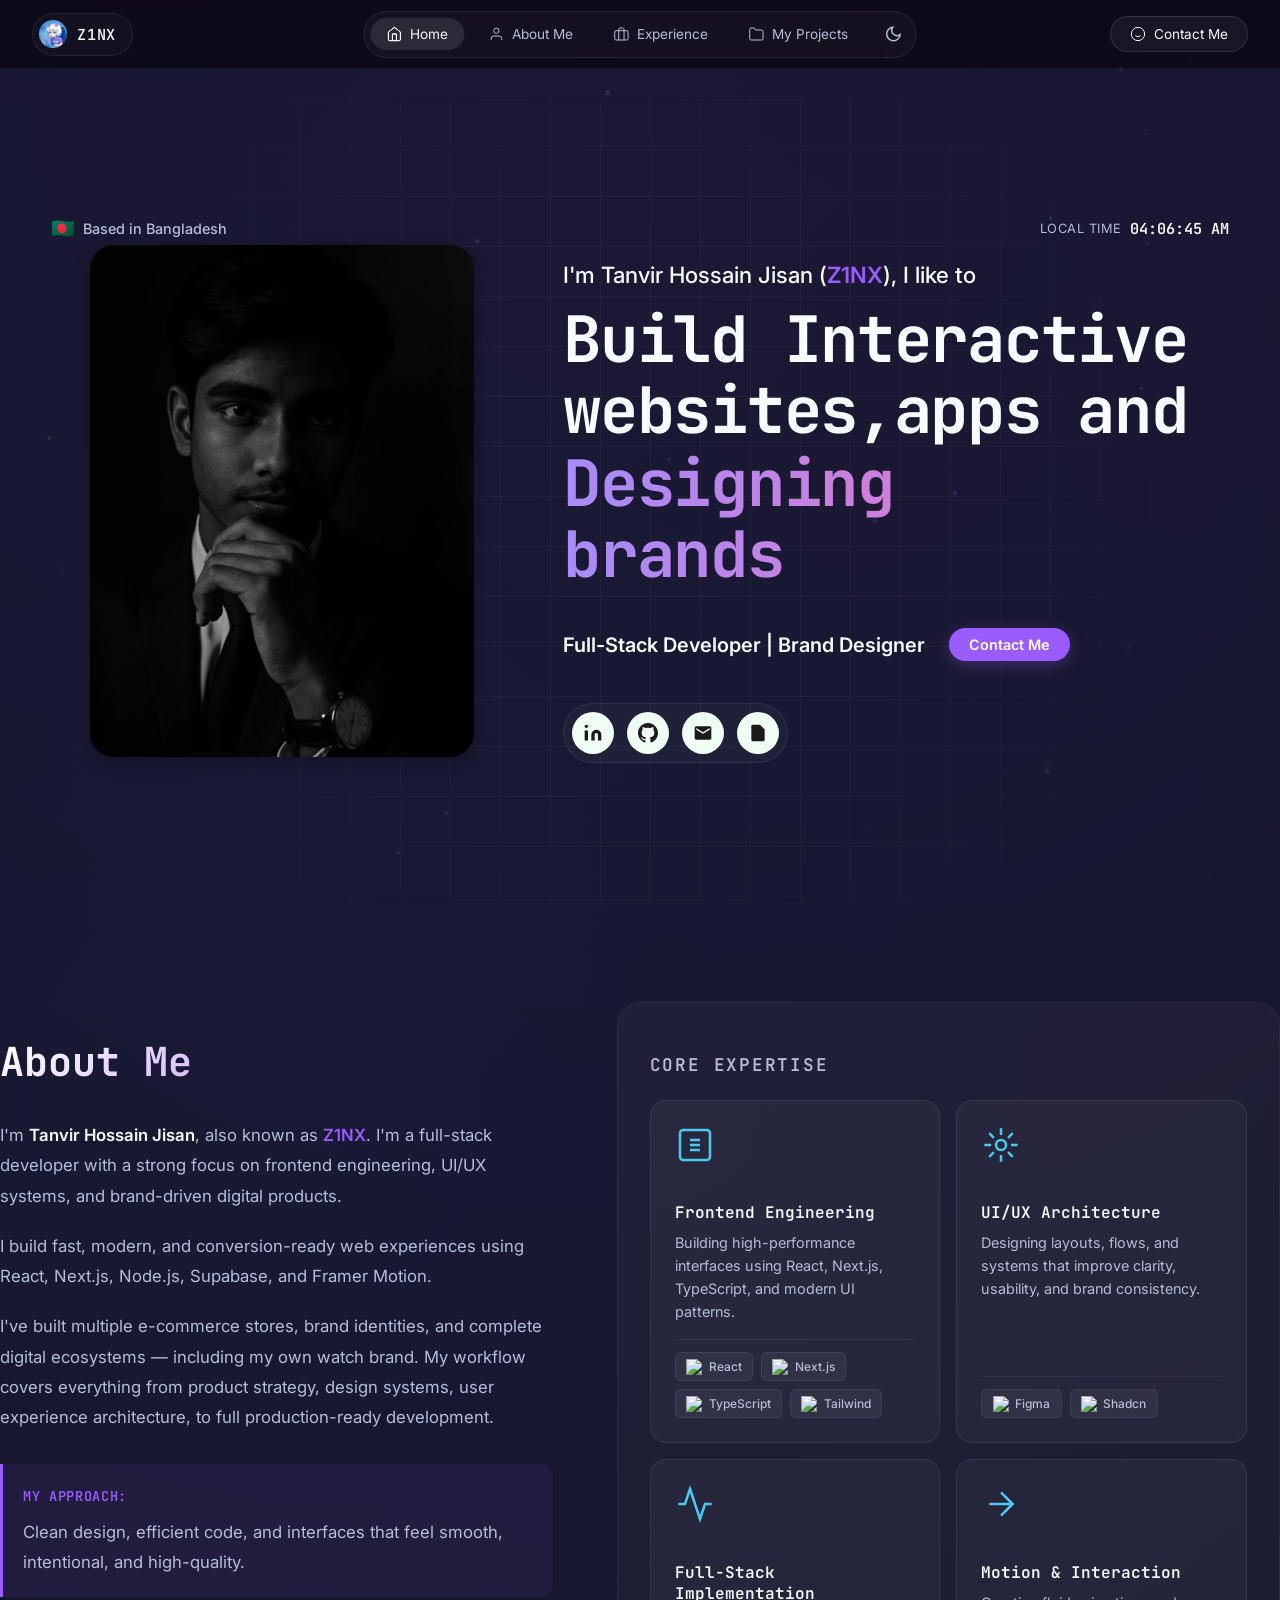
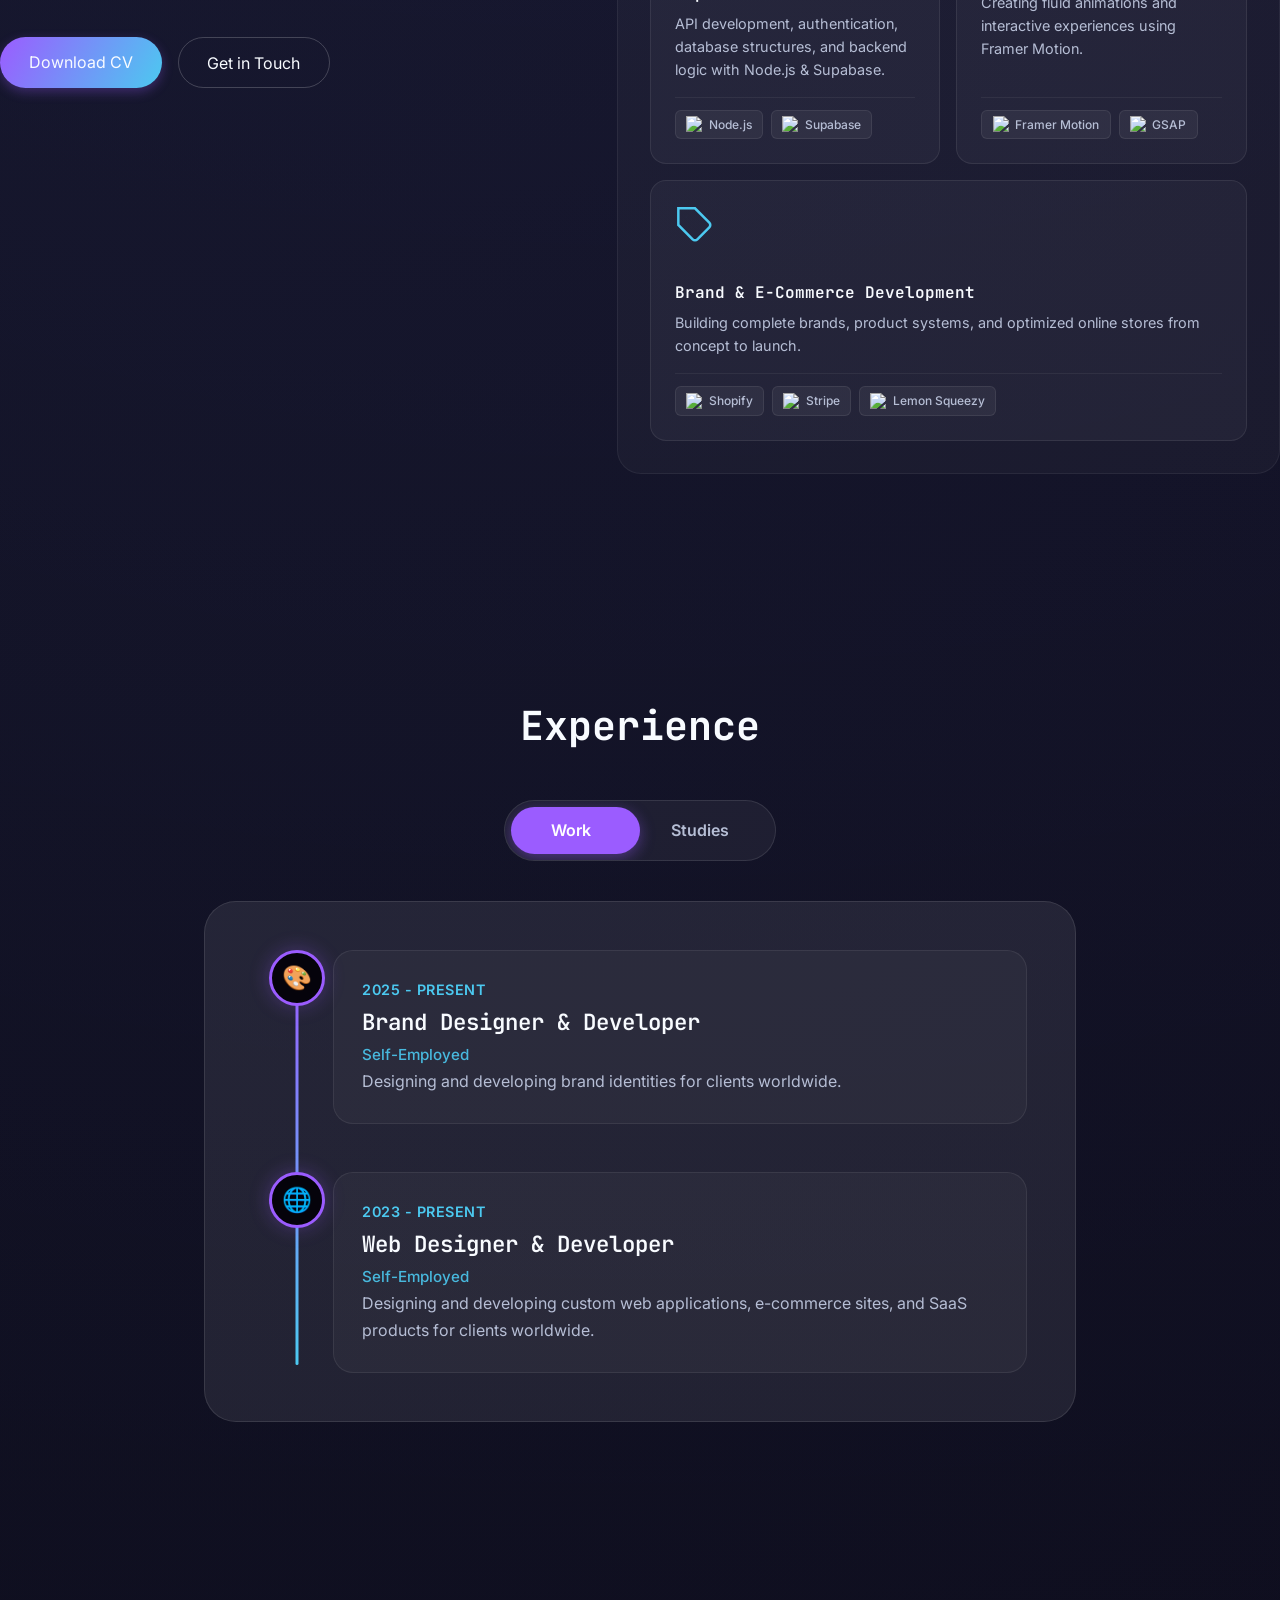
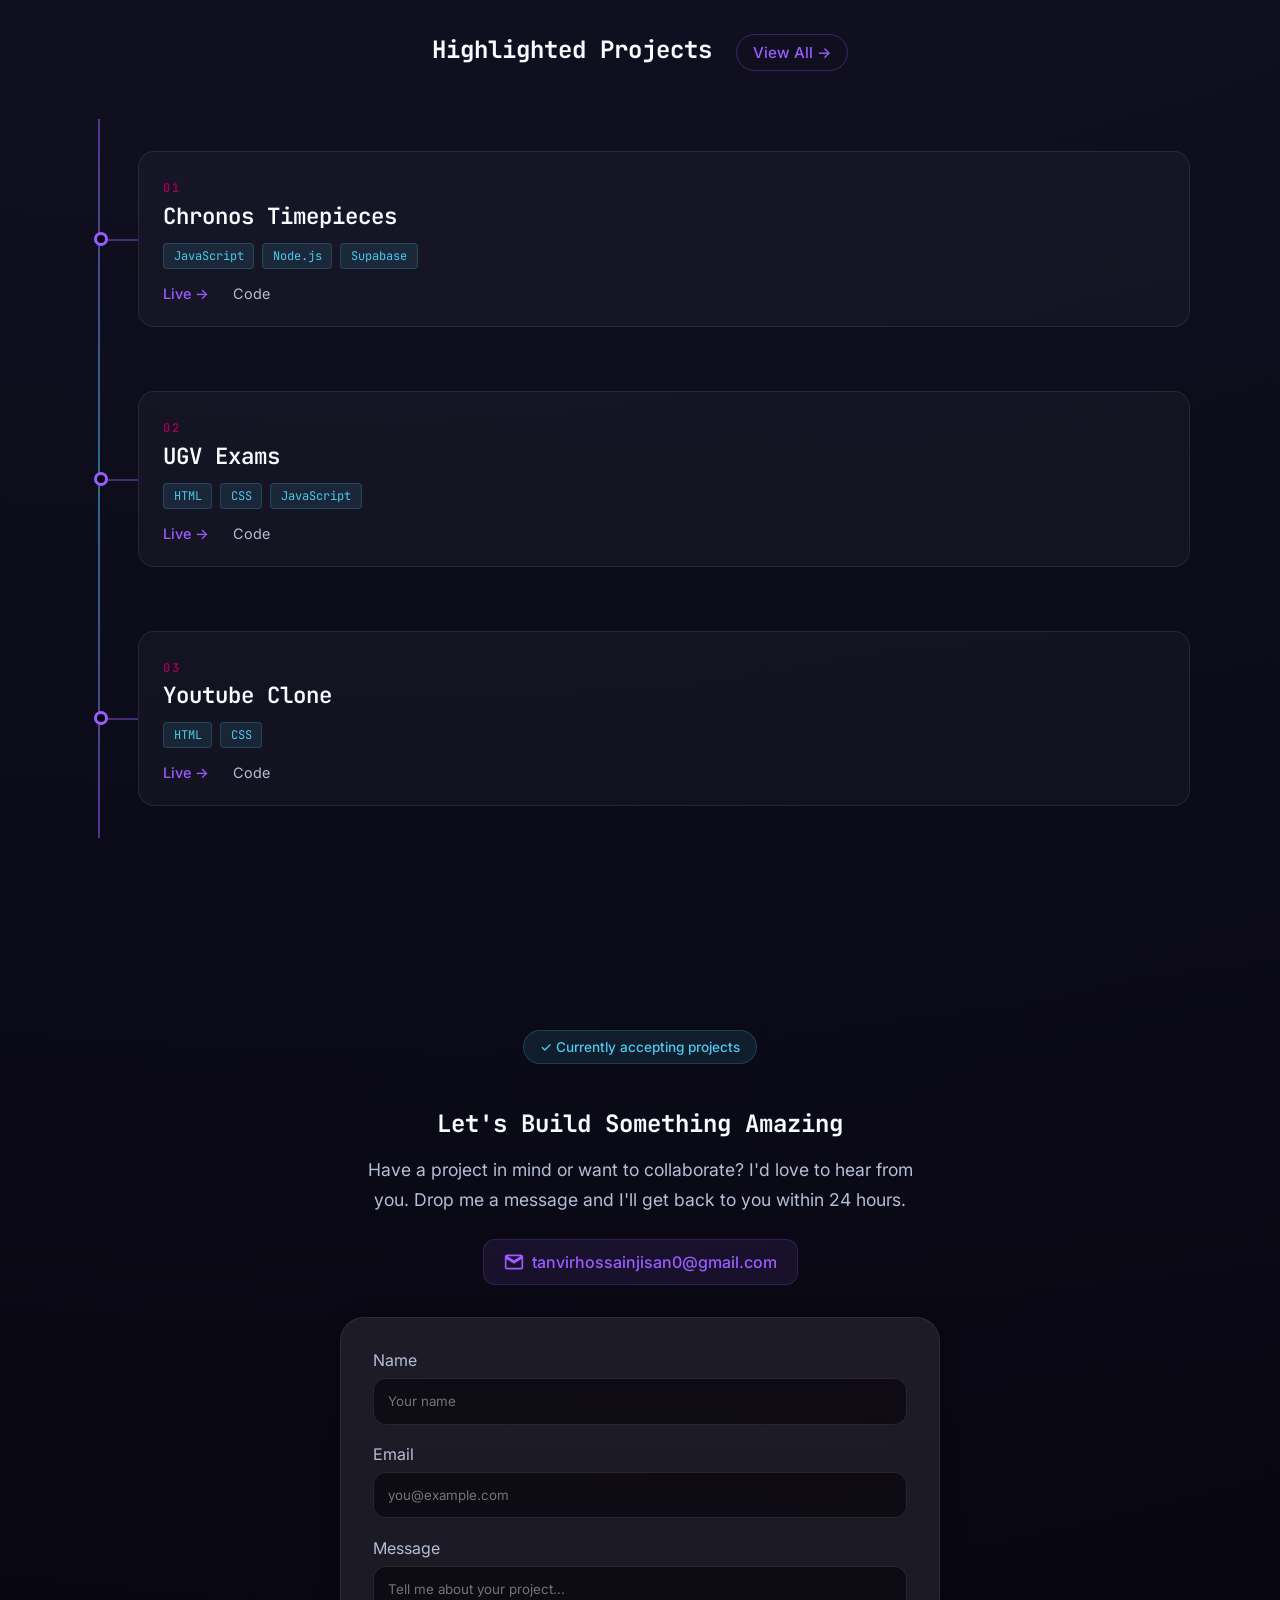
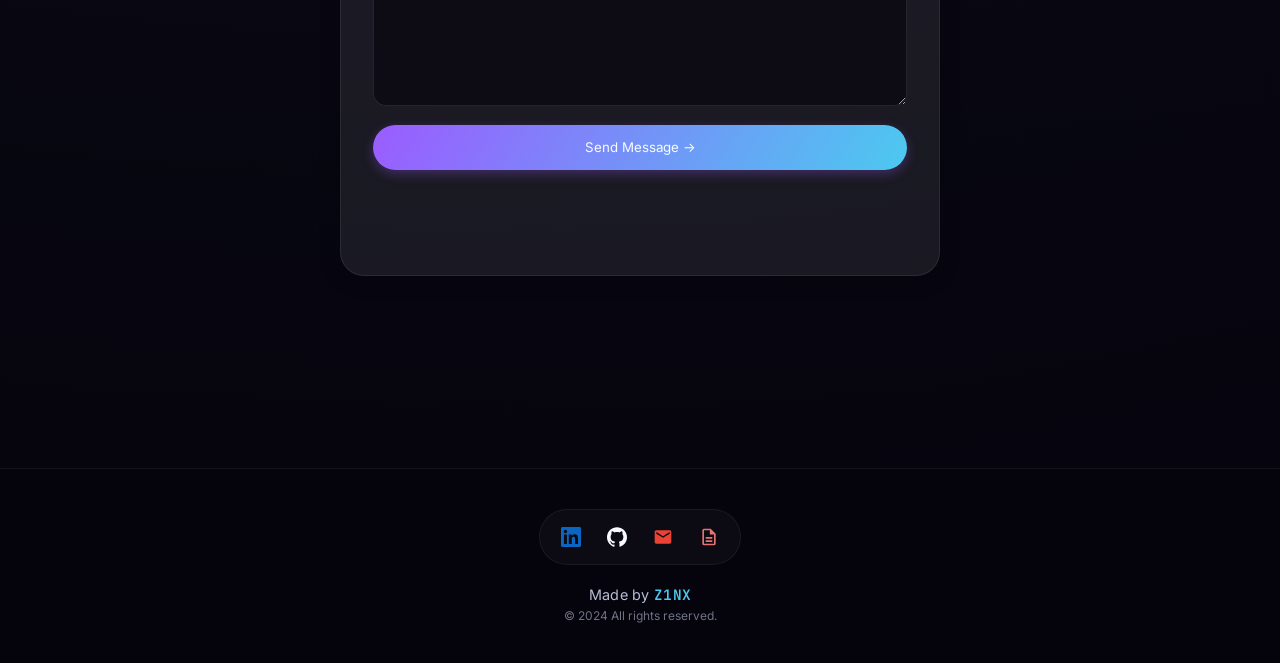
==== index.html @ 1b7652de "Update highlighted projects and add project images" ====
<!DOCTYPE html>
<html lang="en">
  <head>
    <meta charset="UTF-8" />
    <meta name="viewport" content="width=device-width, initial-scale=1.0" />
    <title>Z1NX Portfolio.</title>
    <meta name="description" content="Portfolio of Tanvir Hossain Jisan (Z1NX), a Full-stack Developer and Designer crafting immersive digital experiences." />
    <meta name="keywords" content="Full-stack Developer, Web Designer, React, Node.js, Portfolio, Z1NX" />
    <meta name="author" content="Tanvir Hossain Jisan" />
    <meta property="og:title" content="Z1NX Portfolio." />
    <meta property="og:description" content="Crafting immersive, high-performance experiences for modern brands." />
    <meta property="og:type" content="website" />
    <meta property="og:image" content="icons/pfp.png" />
    <link rel="icon" href="icons/favicon.png" type="image/png">
    
    <!-- Performance: DNS prefetch and preconnect -->
    <link rel="dns-prefetch" href="https://fonts.googleapis.com">
    <link rel="dns-prefetch" href="https://cdn.simpleicons.org">
    <link rel="preconnect" href="https://fonts.googleapis.com" />
    <link rel="preconnect" href="https://fonts.gstatic.com" crossorigin />
    <link rel="preconnect" href="https://unpkg.com" crossorigin />
    
    <!-- Preload critical CSS -->
    <link rel="preload" href="./styles.css" as="style">
    
    <!-- Optimized font loading - fewer weights for faster load -->
    <link
      href="https://fonts.googleapis.com/css2?family=JetBrains+Mono:wght@500;700&family=Inter:wght@400;500;600;700&display=swap"
      rel="stylesheet"
      media="print"
      onload="this.media='all'"
    />
    <noscript>
      <link
        href="https://fonts.googleapis.com/css2?family=JetBrains+Mono:wght@500;700&display=swap"
        rel="stylesheet"
      />
    </noscript>
    <link rel="stylesheet" href="./styles.css" />
  </head>
  <body>
    <canvas id="particle-canvas" aria-hidden="true"></canvas>
    <div class="scroll-progress" id="scroll-progress"></div>
    <header class="site-header" id="site-header">
      <a href="#" class="logo">
        <img src="icons/logo.png" alt="Z1NX" class="logo-img">
        <span class="logo-text">Z1NX</span>
      </a>
      
      <button class="hamburger" id="hamburger" aria-label="Toggle menu">
        <span></span>
        <span></span>
        <span></span>
      </button>
      
      <nav class="main-nav" id="main-nav">
        <a href="#hero" class="nav-link" data-section="hero">
          <svg viewBox="0 0 24 24" fill="none" stroke="currentColor" stroke-width="2">
            <path d="M3 9l9-7 9 7v11a2 2 0 0 1-2 2H5a2 2 0 0 1-2-2z"></path>
            <polyline points="9 22 9 12 15 12 15 22"></polyline>
            <path d="M3 9l9-7 9 7v11a2 2 0 0 1-2 2H5a2 2 0 0 1-2-2z"/>
            <polyline points="9 22 9 12 15 12 15 22"/>
          </svg>
          <span>Home</span>
        </a>
        <a href="#about" class="nav-link" data-section="about">
          <svg viewBox="0 0 24 24" fill="none" stroke="currentColor" stroke-width="2">
            <path d="M20 21v-2a4 4 0 0 0-4-4H8a4 4 0 0 0-4 4v2"/>
            <circle cx="12" cy="7" r="4"/>
          </svg>
          <span>About Me</span>
        </a>
        <a href="#experience" class="nav-link" data-section="experience">
          <svg viewBox="0 0 24 24" fill="none" stroke="currentColor" stroke-width="2">
            <rect x="2" y="7" width="20" height="14" rx="2" ry="2"/>
            <path d="M16 21V5a2 2 0 0 0-2-2h-4a2 2 0 0 0-2 2v16"/>
          </svg>
          <span>Experience</span>
        </a>
        <a href="#projects" class="nav-link" data-section="projects">
          <svg viewBox="0 0 24 24" fill="none" stroke="currentColor" stroke-width="2">
            <path d="M22 19a2 2 0 0 1-2 2H4a2 2 0 0 1-2-2V5a2 2 0 0 1 2-2h5l2 3h9a2 2 0 0 1 2 2z"/>
          </svg>
          <span>My Projects</span>
        </a>
        <button id="theme-toggle" class="theme-toggle" aria-label="Toggle theme">
          <svg class="sun-icon" viewBox="0 0 24 24" fill="none" stroke="currentColor" stroke-width="2">
            <circle cx="12" cy="12" r="5"/>
            <line x1="12" y1="1" x2="12" y2="3"/>
            <line x1="12" y1="21" x2="12" y2="23"/>
            <line x1="4.22" y1="4.22" x2="5.64" y2="5.64"/>
            <line x1="18.36" y1="18.36" x2="19.78" y2="19.78"/>
            <line x1="1" y1="12" x2="3" y2="12"/>
            <line x1="21" y1="12" x2="23" y2="12"/>
            <line x1="4.22" y1="19.78" x2="5.64" y2="18.36"/>
            <line x1="18.36" y1="5.64" x2="19.78" y2="4.22"/>
          </svg>
          <svg class="moon-icon" viewBox="0 0 24 24" fill="none" stroke="currentColor" stroke-width="2">
            <path d="M21 12.79A9 9 0 1 1 11.21 3 7 7 0 0 0 21 12.79z"/>
          </svg>
        </button>
      </nav>

      <a href="#contact" class="contact-btn">
        <svg viewBox="0 0 24 24" fill="none" stroke="currentColor" stroke-width="2">
          <circle cx="12" cy="12" r="10"></circle>
          <path d="M8 14s1.5 2 4 2 4-2 4-2"></path>
          <line x1="9" y1="9" x2="9.01" y2="9"></line>
          <line x1="15" y1="9" x2="15.01" y2="9"></line>
        </svg>
        <span>Contact Me</span>
      </a>
    </header>
    <button class="scroll-to-top" id="scroll-to-top" aria-label="Scroll to top">
      <span style="font-size: 1.5rem; line-height: 1;">↑</span>
    </button>

    <main>
      <section id="hero" class="hero section">
        <div class="hero-grid-bg"></div>
        
        <!-- Hero Info Bar -->
        <div class="hero-info-bar">
          <div class="hero-location">
            <span class="flag">🇧🇩</span>
            <span>Based in Bangladesh</span>
          </div>
          <div class="hero-time">
            <span class="time-label">Local Time</span>
            <span class="time-value" id="local-time">--:--</span>
          </div>
        </div>

        <div class="hero-grid">
          <div class="hero-visual">
            <div class="pfp-frame">
              <img src="icons/pfp.png" loading="eager" decoding="async" alt="Tanvir Hossain Jisan" class="pfp-image" />
            </div>
          </div>
          
          <div class="hero-content">
            <p class="eyebrow">I'm Tanvir Hossain Jisan (<span class="highlight-name">Z1NX</span>), I like to</p>
            <h1 class="hero-title">
              Build Interactive websites,apps and  
              <span class="highlight">Designing brands <span class="emoji">🔥</span></span>
            </h1>
            <div class="hero-role-row">
              <p class="hero-role">Full-Stack Developer | Brand Designer</p>
              <a href="#contact" class="hero-cta-btn">Contact Me</a>
            </div>
            
            <div class="hero-socials-container">
              <div class="hero-socials">
                <a href="https://linkedin.com" target="_blank" rel="noreferrer" aria-label="LinkedIn">
                  <svg viewBox="0 0 24 24" fill="currentColor">
                    <path d="M16 8a6 6 0 0 1 6 6v7h-4v-7a2 2 0 0 0-2-2 2 2 0 0 0-2 2v7h-4v-7a6 6 0 0 1 6-6z"/>
                    <rect x="2" y="9" width="4" height="12"/>
                    <circle cx="4" cy="4" r="2"/>
                  </svg>
                </a>
                <a href="https://github.com" target="_blank" rel="noreferrer" aria-label="GitHub">
                  <svg viewBox="0 0 24 24" fill="currentColor">
                    <path d="M12 0c-6.626 0-12 5.373-12 12 0 5.302 3.438 9.8 8.207 11.387.599.111.793-.261.793-.577v-2.234c-3.338.726-4.033-1.416-4.033-1.416-.546-1.387-1.333-1.756-1.333-1.756-1.089-.745.083-.729.083-.729 1.205.084 1.839 1.237 1.839 1.237 1.07 1.834 2.807 1.304 3.492.997.107-.775.418-1.305.762-1.604-2.665-.305-5.467-1.334-5.467-5.931 0-1.311.469-2.381 1.236-3.221-.124-.303-.535-1.524.117-3.176 0 0 1.008-.322 3.301 1.23.957-.266 1.983-.399 3.003-.404 1.02.005 2.047.138 3.006.404 2.291-1.552 3.297-1.23 3.297-1.23.653 1.653.242 2.874.118 3.176.77.84 1.235 1.911 1.235 3.221 0 4.609-2.807 5.624-5.479 5.921.43.372.823 1.102.823 2.222v3.293c0 .319.192.694.801.576 4.765-1.589 8.199-6.086 8.199-11.386 0-6.627-5.373-12-12-12z"/>
                  </svg>
                </a>
                <a href="mailto:hello@zinx.dev" aria-label="Email">
                  <svg viewBox="0 0 24 24" fill="currentColor">
                    <path d="M20 4H4c-1.1 0-1.99.9-1.99 2L2 18c0 1.1.9 2 2 2h16c1.1 0 2-.9 2-2V6c0-1.1-.9-2-2-2zm0 4l-8 5-8-5V6l8 5 8-5v2z"/>
                  </svg>
                </a>
                <a href="#" download aria-label="Resume">
                  <svg viewBox="0 0 24 24" fill="currentColor">
                    <path d="M14 2H6a2 2 0 0 0-2 2v16a2 2 0 0 0 2 2h12a2 2 0 0 0 2-2V8z"/>
                    <polyline points="14 2 14 8 20 8"/>
                    <line x1="16" y1="13" x2="8" y2="13"/>
                    <line x1="16" y1="17" x2="8" y2="17"/>
                    <polyline points="10 9 9 9 8 9"/>
                  </svg>
                </a>
              </div>
            </div>
          </div>
        </div>
      </section>

      <section id="about" class="about-section section">
        <div class="about-container">
          <!-- Left Column: Bio -->
          <div class="about-bio" data-scroll>
            <h2>About Me</h2>
            <div class="bio-content">
              <p>
                I'm <strong>Tanvir Hossain Jisan</strong>, also known as <span class="highlight-name">Z1NX</span>. 
                I'm a full-stack developer with a strong focus on frontend engineering, UI/UX systems, and brand-driven digital products.
              </p>
              <p>
                I build fast, modern, and conversion-ready web experiences using React, Next.js, Node.js, Supabase, and Framer Motion.
              </p>
              <p>
                I've built multiple e-commerce stores, brand identities, and complete digital ecosystems — including my own watch brand. My workflow covers everything from product strategy, design systems, user experience architecture, to full production-ready development.
              </p>
              <p class="bio-philosophy">
                <span class="philosophy-label">My approach:</span>
                Clean design, efficient code, and interfaces that feel smooth, intentional, and high-quality.
              </p>
            </div>
            <div class="about-cta">
              <a class="primary" href="#" download>Download CV</a>
              <a class="ghost" href="#contact">Get in Touch</a>
            </div>
          </div>

          <!-- Right Column: Skills -->
          <div class="about-skills" data-scroll>
            <h3 class="skills-heading">Core Expertise</h3>
            <div class="skills-grid">
              <article class="skill-card" data-scroll>
                <div class="skill-icon">
                  <svg viewBox="0 0 24 24" fill="none" stroke="currentColor" stroke-width="1.5">
                    <rect x="3" y="3" width="18" height="18" rx="2"/>
                    <path d="M9 9h6M9 15h6M9 12h6"/>
                  </svg>
                </div>
                <h4>Frontend Engineering</h4>
                <p>Building high-performance interfaces using React, Next.js, TypeScript, and modern UI patterns.</p>
                <div class="skill-tech-stack">
                  <span class="tech-badge"><img src="https://cdn.simpleicons.org/react/61DAFB" alt="React" />React</span>
                  <span class="tech-badge"><img src="https://cdn.simpleicons.org/nextdotjs/FFFFFF" alt="Next.js" />Next.js</span>
                  <span class="tech-badge"><img src="https://cdn.simpleicons.org/typescript/3178C6" alt="TypeScript" />TypeScript</span>
                  <span class="tech-badge"><img src="https://cdn.simpleicons.org/tailwindcss/38BDF8" alt="Tailwind" />Tailwind</span>
                </div>
              </article>

              <article class="skill-card" data-scroll>
                <div class="skill-icon">
                  <svg viewBox="0 0 24 24" fill="none" stroke="currentColor" stroke-width="1.5">
                    <circle cx="12" cy="12" r="3"/>
                    <path d="M12 2v4M12 18v4M4.93 4.93l2.83 2.83M16.24 16.24l2.83 2.83M2 12h4M18 12h4M4.93 19.07l2.83-2.83M16.24 7.76l2.83-2.83"/>
                  </svg>
                </div>
                <h4>UI/UX Architecture</h4>
                <p>Designing layouts, flows, and systems that improve clarity, usability, and brand consistency.</p>
                <div class="skill-tech-stack">
                  <span class="tech-badge"><img src="https://cdn.simpleicons.org/figma/F24E1E" alt="Figma" />Figma</span>
                  <span class="tech-badge"><img src="https://cdn.simpleicons.org/shadcnui/FFFFFF" alt="Shadcn" />Shadcn</span>
                </div>
              </article>

              <article class="skill-card" data-scroll>
                <div class="skill-icon">
                  <svg viewBox="0 0 24 24" fill="none" stroke="currentColor" stroke-width="1.5">
                    <path d="M22 12h-4l-3 9L9 3l-3 9H2"/>
                  </svg>
                </div>
                <h4>Full-Stack Implementation</h4>
                <p>API development, authentication, database structures, and backend logic with Node.js & Supabase.</p>
                <div class="skill-tech-stack">
                  <span class="tech-badge"><img src="https://cdn.simpleicons.org/nodedotjs/339933" alt="Node.js" />Node.js</span>
                  <span class="tech-badge"><img src="https://cdn.simpleicons.org/supabase/3FCF8E" alt="Supabase" />Supabase</span>
                </div>
              </article>

              <article class="skill-card" data-scroll>
                <div class="skill-icon">
                  <svg viewBox="0 0 24 24" fill="none" stroke="currentColor" stroke-width="1.5">
                    <path d="M5 12h14M12 5l7 7-7 7"/>
                  </svg>
                </div>
                <h4>Motion & Interaction</h4>
                <p>Creating fluid animations and interactive experiences using Framer Motion.</p>
                <div class="skill-tech-stack">
                  <span class="tech-badge"><img src="https://cdn.simpleicons.org/framer/0055FF" alt="Framer Motion" />Framer Motion</span>
                  <span class="tech-badge"><img src="https://cdn.simpleicons.org/greensock/88CE02" alt="GSAP" />GSAP</span>
                </div>
              </article>

              <article class="skill-card skill-card-wide" data-scroll>
                <div class="skill-icon">
                  <svg viewBox="0 0 24 24" fill="none" stroke="currentColor" stroke-width="1.5">
                    <path d="M20.59 13.41l-7.17 7.17a2 2 0 0 1-2.83 0L2 12V2h10l8.59 8.59a2 2 0 0 1 0 2.82z"/>
                    <line x1="7" y1="7" x2="7.01" y2="7"/>
                  </svg>
                </div>
                <h4>Brand & E-Commerce Development</h4>
                <p>Building complete brands, product systems, and optimized online stores from concept to launch.</p>
                <div class="skill-tech-stack">
                  <span class="tech-badge"><img src="https://cdn.simpleicons.org/shopify/7AB55C" alt="Shopify" />Shopify</span>
                  <span class="tech-badge"><img src="https://cdn.simpleicons.org/stripe/635BFF" alt="Stripe" />Stripe</span>
                  <span class="tech-badge"><img src="https://cdn.simpleicons.org/lemonsqueezy/7047EB" alt="Lemon Squeezy" />Lemon Squeezy</span>
                </div>
              </article>
            </div>
          </div>
        </div>
      </section>

      <!-- Experience Section -->
      <section id="experience" class="experience section">
        <h2>Experience</h2>
        
        <div class="experience-tabs">
          <div class="tab-indicator"></div>
          <button class="exp-tab active" data-tab="work">Work</button>
          <button class="exp-tab" data-tab="studies">Studies</button>
        </div>

        <div class="experience-content">
          <!-- Work Tab Content -->
          <div class="exp-panel active" id="work-panel">
            <div class="timeline">
              <div class="timeline-item">
                <div class="timeline-icon">
                  <span>🎨</span>
                </div>
                <div class="timeline-content">
                  <span class="timeline-date">2025 - Present</span>
                  <h3>Brand Designer & Developer</h3>
                  <p class="timeline-institute">Self-Employed</p>
                  <p class="timeline-desc">Designing and developing brand identities for clients worldwide.</p>
                </div>
              </div>

              <div class="timeline-item">
                <div class="timeline-icon">
                  <span>🌐</span>
                </div>
                <div class="timeline-content">
                  <span class="timeline-date">2023 - Present</span>
                  <h3>Web Designer & Developer</h3>
                  <p class="timeline-institute">Self-Employed</p>
                  <p class="timeline-desc">Designing and developing custom web applications, e-commerce sites, and SaaS products for clients worldwide.</p>
                </div>
              </div>
            </div>
          </div>

          <!-- Studies Tab Content -->
          <div class="exp-panel" id="studies-panel">
            <div class="timeline">
              <div class="timeline-item">
                <div class="timeline-icon">
                  <img src="icons/Barisalpoly.jpg" alt="University" />
                </div>
                <div class="timeline-content">
                  <span class="timeline-date">2025 - Present</span>
                  <h3>Diploma in Computer Science & Technology</h3>
                  <p class="timeline-institute">Barisal Polytechnic Institute</p>
                  <p class="timeline-desc">Studying algorithms, data structures, software engineering, and system design.</p>
                </div>
              </div>

              <div class="timeline-item">
                <div class="timeline-icon">
                  <img src="icons/Bailakhali.jpg" alt="Higher Secondary" />
                </div>
                <div class="timeline-content">
                  <span class="timeline-date">2023 - 2025</span>
                  <h3>Secondary School Certificate (SSC)</h3>
                  <p class="timeline-institute">Bailakhali Secondary School</p>
                  <p class="timeline-desc">Completed secondary school education with focus on Physics, Chemistry, and Mathematics.</p>
                </div>
              </div>
            </div>
          </div>
        </div>
      </section>

      <section id="projects" class="projects section">
        <div class="projects-header">
          <h2>Highlighted Projects</h2>
          <a href="projects.html" class="view-all-link">View All →</a>
        </div>
        
        <div class="project-tree">
          <!-- Project 1 -->
          <div class="tree-item">
            <div class="tree-branch"></div>
            <div class="tree-node"></div>
            <div class="tree-content">
              <span class="tree-number">01</span>
              <h3 class="tree-title">Chronos Timepieces</h3>
              <div class="tree-tags">
                <span>JavaScript</span>
                <span>Node.js</span>
                <span>Supabase</span>
              </div>
              <div class="tree-links">
                <a href="https://chronostimepieces.vercel.app/" target="_blank" rel="noopener noreferrer">Live →</a>
                <a href="https://github.com/Z1NX-34/Chronos-Timepieces" target="_blank" rel="noopener noreferrer">Code</a>
              </div>
            </div>
            <div class="tree-preview">
              <img src="icons/Chronos-time.png" alt="Chronos Timepieces Preview" />
              <div class="preview-overlay">
                <p>A modern, responsive e-commerce website for luxury watches built with vanilla HTML, CSS, and JavaScript with Supabase backend. </p>
              </div>
            </div>
          </div>

          <!-- Project 2 -->
          <div class="tree-item">
            <div class="tree-branch"></div>
            <div class="tree-node"></div>
            <div class="tree-content">
              <span class="tree-number">02</span>
              <h3 class="tree-title">UGV Exams</h3>
              <div class="tree-tags">
                <span>HTML</span>
                <span>CSS</span>
                <span>JavaScript</span>
              </div>
              <div class="tree-links">
                <a href="https://ugv-exams.vercel.app/" target="_blank" rel="noopener noreferrer">Live →</a>
                <a href="https://github.com/Z1NX-34/UGV-Exams" target="_blank" rel="noopener noreferrer">Code</a>
              </div>
            </div>
            <div class="tree-preview">
              <img src="icons/ugv.png" alt="UGV Exams Preview" />
              <div class="preview-overlay">
                <p>Interactive exam platform with real-time collaboration and instant feedback.</p>
              </div>
            </div>
          </div>

          <!-- Project 3 -->
          <div class="tree-item">
            <div class="tree-branch"></div>
            <div class="tree-node"></div>
            <div class="tree-content">
              <span class="tree-number">03</span>
              <h3 class="tree-title">Youtube Clone</h3>
              <div class="tree-tags">
                <span>HTML</span>
                <span>CSS</span>
              </div>
              <div class="tree-links">
                <a href="https://z1nx-34.github.io/Youtube.com-Clone/" target="_blank" rel="noopener noreferrer">Live →</a>
                <a href="https://github.com/Z1NX-34/Youtube.com-Clone" target="_blank" rel="noopener noreferrer">Code</a>
              </div>
            </div>
            <div class="tree-preview">
              <img src="icons/youtube-demo.png" alt="Youtube Clone Preview" />
              <div class="preview-overlay">
                <p>A simple frontend YouTube clone where I learned the fundamentals of coding with HTML and CSS.</p>
              </div>
            </div>
          </div>
        </div>
      </section>



      <section id="contact" class="contact section">
        <div class="contact-header">
          <span class="contact-status">✓ Currently accepting projects</span>
          <h2>Let's Build Something Amazing</h2>
          <p class="contact-intro">Have a project in mind or want to collaborate? I'd love to hear from you. Drop me a message and I'll get back to you within 24 hours.</p>
          <a href="mailto:tanvirhossainjisan0@gmail.com" class="contact-email">
            <svg viewBox="0 0 24 24" fill="none" stroke="currentColor" stroke-width="2" width="20" height="20">
              <path d="M20 4H4c-1.1 0-1.99.9-1.99 2L2 18c0 1.1.9 2 2 2h16c1.1 0 2-.9 2-2V6c0-1.1-.9-2-2-2zm0 4l-8 5-8-5V6l8 5 8-5v2z"/>
            </svg>
            tanvirhossainjisan0@gmail.com
          </a>
        </div>
        <form class="contact-form" action="https://formspree.io/f/xrbdgvzl" method="POST" data-scroll>
          <label>
            Name
            <input type="text" name="name" placeholder="Your name" required />
          </label>
          <label>
            Email
            <input type="email" name="email" placeholder="you@example.com" required />
          </label>
          <label>
            Message
            <textarea name="message" placeholder="Tell me about your project..." required></textarea>
          </label>
          <input type="hidden" name="_subject" value="New Contact Form Submission from Portfolio" />
          <button type="submit" class="primary">Send Message →</button>
          <p class="form-status" id="form-status"></p>
        </form>
      </section>
    </main>

    <footer class="site-footer">
      <div class="footer-social-icons">
        <a href="https://linkedin.com" target="_blank" rel="noreferrer" aria-label="LinkedIn">
          <svg viewBox="0 0 24 24" fill="currentColor">
            <path d="M20.447 20.452h-3.554v-5.569c0-1.328-.027-3.037-1.852-3.037-1.853 0-2.136 1.445-2.136 2.939v5.667H9.351V9h3.414v1.561h.046c.477-.9 1.637-1.85 3.37-1.85 3.601 0 4.267 2.37 4.267 5.455v6.286zM5.337 7.433c-1.144 0-2.063-.926-2.063-2.065 0-1.138.92-2.063 2.063-2.063 1.14 0 2.064.925 2.064 2.063 0 1.139-.925 2.065-2.064 2.065zm1.782 13.019H3.555V9h3.564v11.452zM22.225 0H1.771C.792 0 0 .774 0 1.729v20.542C0 23.227.792 24 1.771 24h20.451C23.2 24 24 23.227 24 22.271V1.729C24 .774 23.2 0 22.222 0h.003z"/>
          </svg>
        </a>
        <a href="https://github.com/Z1NX-34" target="_blank" rel="noreferrer" aria-label="GitHub">
          <svg viewBox="0 0 24 24" fill="currentColor">
            <path d="M12 .297c-6.63 0-12 5.373-12 12 0 5.303 3.438 9.8 8.205 11.385.6.113.82-.258.82-.577 0-.285-.01-1.04-.015-2.04-3.338.724-4.042-1.61-4.042-1.61C4.422 18.07 3.633 17.7 3.633 17.7c-1.087-.744.084-.729.084-.729 1.205.084 1.838 1.236 1.838 1.236 1.07 1.835 2.809 1.305 3.495.998.108-.776.417-1.305.76-1.605-2.665-.3-5.466-1.332-5.466-5.93 0-1.31.465-2.38 1.235-3.22-.135-.303-.54-1.523.105-3.176 0 0 1.005-.322 3.3 1.23.96-.267 1.98-.399 3-.405 1.02.006 2.04.138 3 .405 2.28-1.552 3.285-1.23 3.285-1.23.645 1.653.24 2.873.12 3.176.765.84 1.23 1.91 1.23 3.22 0 4.61-2.805 5.625-5.475 5.92.42.36.81 1.096.81 2.22 0 1.606-.015 2.896-.015 3.286 0 .315.21.69.825.57C20.565 22.092 24 17.592 24 12.297c0-6.627-5.373-12-12-12"/>
          </svg>
        </a>
        <a href="mailto:tanvirhossainjisan0@gmail.com" aria-label="Email">
          <svg viewBox="0 0 24 24" fill="currentColor">
            <path d="M20 4H4c-1.1 0-1.99.9-1.99 2L2 18c0 1.1.9 2 2 2h16c1.1 0 2-.9 2-2V6c0-1.1-.9-2-2-2zm0 4l-8 5-8-5V6l8 5 8-5v2z"/>
          </svg>
        </a>

        <a href="#" download aria-label="Resume">
          <svg viewBox="0 0 24 24" fill="currentColor">
            <path d="M14 2H6a2 2 0 0 0-2 2v16a2 2 0 0 0 2 2h12a2 2 0 0 0 2-2V8l-6-6zm4 18H6V4h7v5h5v11z"/>
            <path d="M8 12h8v2H8zm0 4h8v2H8z"/>
          </svg>
        </a>
      </div>
      <div class="footer-text">
        <p class="footer-credit">Made by <span class="credit-name">Z1NX</span></p>
        <p class="footer-copyright">&copy; 2024 All rights reserved.</p>
      </div>
    </footer>

    <script src="./script.js"></script>
    
    <!-- Lenis Smooth Scroll -->
    <script src="https://unpkg.com/lenis@1.1.13/dist/lenis.min.js"></script>
    <script>
      // Initialize Lenis with optimized settings
      const lenis = new Lenis({
        lerp: 0.08,                   // Lower = more glide
        smoothWheel: true,
        wheelMultiplier: 1,
        touchMultiplier: 1.5,
        infinite: false,
        syncTouch: false,             // Better touch performance
      });

      // Optimized animation loop
      function raf(time) {
        lenis.raf(time);
        requestAnimationFrame(raf);
      }
      requestAnimationFrame(raf);

      // Make lenis globally available
      window.lenis = lenis;
    </script>
  </body>
</html>
---- styles.css ----
:root {
  --bg: #05030b;
  --purple: #9b5cff;
  --blue: #4cc9f0;
  --maroon: #a10054;
  --glass: rgba(255, 255, 255, 0.08);
  --text: #f8fbff;
  --muted: #b6bed5;
  --shadow: 0 4px 20px rgba(0, 0, 0, 0.3);
  --card-bg: rgba(5, 3, 11, 0.7);
  --card-border: rgba(155, 92, 255, 0.25);
  --header-bg: rgba(5, 3, 11, 0.4);
  --header-scrolled-bg: rgba(5, 3, 11, 0.7);
  --input-bg: rgba(5, 3, 11, 0.6);
  --chip-bg: rgba(5, 3, 11, 0.45);
  --gradient-1: rgba(155, 92, 255, 0.12);
  --gradient-2: rgba(76, 201, 240, 0.08);
  --footer-bg: linear-gradient(
    180deg,
    rgba(5, 3, 11, 0.6),
    rgba(5, 3, 11, 0.9)
  );
  --footer-border: rgba(255, 255, 255, 0.1);
  --font-sans: "Inter", sans-serif;
  --font-mono: "JetBrains Mono", monospace;
}

[data-theme="light"] {
  --bg: #fafbfc;
  --purple: #8b5cf6;
  --blue: #06b6d4;
  --maroon: #f43f5e;
  --glass: rgba(255, 255, 255, 0.9);
  --text: #1e293b;
  --muted: #475569;
  --shadow: 0 4px 24px rgba(0, 0, 0, 0.06), 0 1px 3px rgba(0, 0, 0, 0.08);
  --card-bg: #ffffff;
  --card-border: rgba(0, 0, 0, 0.08);
  --header-bg: rgba(250, 251, 252, 0.85);
  --header-scrolled-bg: rgba(250, 251, 252, 0.98);
  --input-bg: #ffffff;
  --chip-bg: #f1f5f9;
  --gradient-1: rgba(139, 92, 246, 0.06);
  --gradient-2: rgba(6, 182, 212, 0.04);
  --footer-bg: linear-gradient(
    180deg,
    rgba(250, 251, 252, 0.95),
    rgba(241, 245, 249, 1)
  );
  --footer-border: rgba(0, 0, 0, 0.06);
}

*,
*::before,
*::after {
  box-sizing: border-box;
  /* Removed heavy global transitions for better performance */
}

/* Lenis Smooth Scroll Styles */
html.lenis, html.lenis body {
  height: auto;
}

.lenis.lenis-smooth {
  scroll-behavior: auto !important;
}

.lenis.lenis-smooth [data-lenis-prevent] {
  overscroll-behavior: contain;
}

/* Performance optimizations for smooth scrolling */
html {
  -webkit-font-smoothing: antialiased;
  -moz-osx-font-smoothing: grayscale;
}

body {
  will-change: scroll-position;
  -webkit-overflow-scrolling: touch;
}

/* GPU acceleration and containment for key elements */
.site-header {
  transform: translateZ(0);
  backface-visibility: hidden;
}

.section {
  transform: translateZ(0);
  backface-visibility: hidden;
  contain: content; /* Isolates rendering for better performance */
}

/* Custom Scrollbar */
::-webkit-scrollbar {
  width: 10px;
}

::-webkit-scrollbar-track {
  background: var(--bg);
}

::-webkit-scrollbar-thumb {
  background: var(--muted);
  border-radius: 5px;
  border: 2px solid var(--bg);
}

::-webkit-scrollbar-thumb:hover {
  background: var(--purple);
}

body {
  margin: 0;
  font-family: var(--font-sans);
  background: radial-gradient(circle at top, var(--gradient-1), transparent),
    radial-gradient(circle at 20% 20%, var(--gradient-2), transparent),
    var(--bg);
  color: var(--text);
  min-height: 100vh;
  overflow-x: hidden;
  opacity: 0;
}

h1,
h2,
h3,
h4,
h5,
h6 {
  font-family: var(--font-mono);
}

body.loaded {
  opacity: 1;
  animation: fadeIn 0.6s ease-out forwards;
}

/* Page Load Animation */
@keyframes fadeIn {
  from {
    opacity: 0;
  }
  to {
    opacity: 1;
  }
}

@keyframes slideUp {
  from {
    opacity: 0;
    transform: translateY(30px);
  }
  to {
    opacity: 1;
    transform: translateY(0);
  }
}

/* Apply load animations to hero elements */
body.loaded .hero-visual {
  animation: slideUp 0.7s ease-out 0.1s forwards;
  opacity: 0;
}

body.loaded .hero-content {
  animation: slideUp 0.7s ease-out 0.2s forwards;
  opacity: 0;
}

body.loaded .site-header {
  animation: slideUp 0.5s ease-out forwards;
  opacity: 0;
}

canvas#particle-canvas {
  position: fixed;
  inset: 0;
  width: 100%;
  height: 100%;
  z-index: -2;
  opacity: 0;
  transition: opacity 1s ease 0.3s;
  pointer-events: none;
}

canvas#particle-canvas.ready {
  opacity: 0.4;
}

.scroll-progress {
  position: fixed;
  top: 0;
  left: 0;
  height: 2px;
  background: linear-gradient(90deg, var(--purple), var(--blue));
  z-index: 1001;
  transform-origin: left;
  transform: scaleX(0);
  transition: transform 0.1s ease;
}

/* ===== REDESIGNED NAVBAR ===== */
.site-header {
  position: fixed;
  top: 0;
  left: 0;
  right: 0;
  width: 100%;
  padding: 0.8rem 2rem;
  display: flex;
  justify-content: space-between;
  align-items: center;
  z-index: 1000;
  
  background: rgba(5, 3, 11, 0.6);
  border-bottom: 1px solid rgba(255, 255, 255, 0.05);
  transform: translateZ(0);
  will-change: transform;
  transition: background 0.3s ease, border-color 0.3s ease, padding 0.3s ease;
}

.site-header.scrolled {
  background: rgba(5, 3, 11, 0.98);
  backdrop-filter: blur(12px);
  -webkit-backdrop-filter: blur(12px);
  border-bottom-color: rgba(255, 255, 255, 0.1);
  padding: 0.6rem 2rem;
  box-shadow: 0 4px 20px rgba(0, 0, 0, 0.3);
}

[data-theme="light"] .site-header {
  background: rgba(255, 255, 255, 0.85);
}

[data-theme="light"] .site-header.scrolled {
  background: rgba(255, 255, 255, 0.98);
  backdrop-filter: blur(12px);
  -webkit-backdrop-filter: blur(12px);
  box-shadow: 0 4px 20px rgba(0, 0, 0, 0.08);
}

/* Logo with pill style */
.logo {
  display: flex;
  align-items: center;
  gap: 0.6rem;
  font-family: var(--font-mono);
  font-weight: 500;
  font-size: 0.95rem;
  color: var(--text);
  text-decoration: none;
  
  /* Pill styles */
  background: rgba(255, 255, 255, 0.03);
  border: 1px solid rgba(255, 255, 255, 0.08);
  border-radius: 100px;
  padding: 0.4rem 1rem 0.4rem 0.4rem;
  
  transition: all 0.3s ease;
}

[data-theme="light"] .logo {
  background: rgba(0, 0, 0, 0.03);
  border-color: rgba(0, 0, 0, 0.08);
}

.logo:hover {
  background: rgba(255, 255, 255, 0.06);
  transform: translateY(-1px);
}

[data-theme="light"] .logo:hover {
  background: rgba(0, 0, 0, 0.05);
}

.logo-img {
  width: 28px;
  height: 28px;
  border-radius: 50%;
  object-fit: cover;
}

.logo-text {
  letter-spacing: 0.05em;
}

/* Center Navigation */
.main-nav {
  position: absolute;
  left: 50%;
  transform: translateX(-50%);
  display: flex;
  align-items: center;
  gap: 0.5rem;
  background: rgba(255, 255, 255, 0.03);
  border: 1px solid rgba(255, 255, 255, 0.08);
  border-radius: 100px;
  padding: 0.35rem;
  
}

[data-theme="light"] .main-nav {
  background: rgba(0, 0, 0, 0.03);
  border-color: rgba(0, 0, 0, 0.08);
}

.main-nav .nav-link {
  display: flex;
  align-items: center;
  gap: 0.5rem;
  padding: 0.5rem 1rem;
  border-radius: 100px;
  color: var(--muted);
  text-decoration: none;
  font-size: 0.85rem;
  font-weight: 400;
  transition: all 0.25s ease;
  position: relative;
  white-space: nowrap;
}

.main-nav .nav-link svg {
  width: 16px;
  height: 16px;
  stroke-width: 1.5;
  flex-shrink: 0;
}

.main-nav .nav-link:hover {
  color: var(--text);
  background: rgba(255, 255, 255, 0.06);
}

[data-theme="light"] .main-nav .nav-link:hover {
  background: rgba(0, 0, 0, 0.05);
}

.main-nav .nav-link.active {
  color: var(--text);
  background: rgba(255, 255, 255, 0.1);
}

[data-theme="light"] .main-nav .nav-link.active {
  background: rgba(0, 0, 0, 0.08);
}

.main-nav .nav-link:focus-visible {
  outline: 2px solid var(--blue);
  outline-offset: 2px;
}

/* Theme toggle in nav */
.theme-toggle {
  background: transparent;
  border: none;
  color: var(--muted);
  cursor: pointer;
  padding: 0.5rem;
  border-radius: 50%;
  display: flex;
  align-items: center;
  justify-content: center;
  transition: all 0.25s ease;
  margin-left: 0.25rem;
}

.theme-toggle:hover {
  background: rgba(255, 255, 255, 0.08);
  color: var(--text);
}

[data-theme="light"] .theme-toggle:hover {
  background: rgba(0, 0, 0, 0.06);
}

.theme-toggle svg {
  width: 18px;
  height: 18px;
}

.sun-icon {
  display: none;
}

[data-theme="light"] .sun-icon {
  display: block;
}

[data-theme="light"] .moon-icon {
  display: none;
}

/* Contact Button */
.contact-btn {
  display: flex;
  align-items: center;
  gap: 0.5rem;
  padding: 0.55rem 1.2rem;
  background: rgba(255, 255, 255, 0.05);
  border: 1px solid rgba(255, 255, 255, 0.12);
  border-radius: 100px;
  color: var(--text);
  text-decoration: none;
  font-size: 0.85rem;
  font-weight: 400;
  transition: all 0.25s ease;
}

[data-theme="light"] .contact-btn {
  background: rgba(0, 0, 0, 0.04);
  border-color: rgba(0, 0, 0, 0.1);
}

.contact-btn svg {
  width: 16px;
  height: 16px;
  stroke-width: 1.5;
}

.contact-btn:hover {
  background: rgba(255, 255, 255, 0.1);
  border-color: rgba(255, 255, 255, 0.2);
  transform: translateY(-1px);
}

[data-theme="light"] .contact-btn:hover {
  background: rgba(0, 0, 0, 0.08);
  border-color: rgba(0, 0, 0, 0.15);
}

.contact-btn:focus-visible {
  outline: 2px solid var(--blue);
  outline-offset: 2px;
}

main {
  padding-top: 6rem;
}

.section {
  padding: 6rem 5vw;
  position: relative;
}

/* ===== HERO SECTION ===== */
.hero {
  min-height: 90vh;
  display: flex;
  align-items: center;
  justify-content: center;
  position: relative;
  padding-top: 6rem;
  overflow: hidden;
}

/* Grid Background */
.hero-grid-bg {
  position: absolute;
  inset: 0;
  background-image: 
    linear-gradient(rgba(255, 255, 255, 0.03) 1px, transparent 1px),
    linear-gradient(90deg, rgba(255, 255, 255, 0.03) 1px, transparent 1px);
  background-size: 50px 50px;
  z-index: -1;
  mask-image: radial-gradient(circle at center, black 40%, transparent 80%);
}

[data-theme="light"] .hero-grid-bg {
  background-image: 
    linear-gradient(rgba(0, 0, 0, 0.03) 1px, transparent 1px),
    linear-gradient(90deg, rgba(0, 0, 0, 0.03) 1px, transparent 1px);
}

/* Hero Info Bar */
.hero-info-bar {
  position: absolute;
  top: 7rem;
  left: 50%;
  transform: translateX(-50%);
  display: flex;
  justify-content: space-between;
  align-items: center;
  width: min(1200px, 92vw);
  padding: 0.5rem 0;
  z-index: 10;
}

.hero-location {
  display: flex;
  align-items: center;
  gap: 0.5rem;
  color: var(--muted);
  font-size: 0.9rem;
  font-weight: 500;
}

.hero-location .flag {
  font-size: 1.2rem;
}

.hero-time {
  display: flex;
  align-items: center;
  gap: 0.5rem;
}

.hero-time .time-label {
  font-size: 0.8rem;
  color: var(--muted);
  text-transform: uppercase;
  letter-spacing: 0.5px;
}

.hero-time .time-value {
  font-size: 0.95rem;
  font-weight: 600;
  color: var(--text);
  font-family: var(--font-mono);
}

@media (max-width: 768px) {
  .hero-info-bar {
    top: 0.5rem;
    padding: 0.25rem 1rem;
  }

  .hero-location {
    font-size: 0.8rem;
  }

  .hero-location .flag {
    font-size: 1rem;
  }

  .hero-time .time-label {
    display: none;
  }

  .hero-time .time-value {
    font-size: 0.85rem;
  }
}


.hero-grid {
  display: grid;
  grid-template-columns: 1fr 1.5fr;
  gap: 4rem;
  align-items: center;
  width: min(1200px, 92vw);
  margin: 0 auto;
}

/* Hero Visual (Left Side) */
.hero-visual {
  display: flex;
  justify-content: center;
  align-items: center;
}

.pfp-frame {
  width: clamp(280px, 30vw, 400px);
  aspect-ratio: 3 / 4;
  border-radius: 24px;
  overflow: hidden;
  box-shadow: 0 4px 16px rgba(0, 0, 0, 0.3);
  position: relative;
}

.pfp-image {
  width: 100%;
  height: 100%;
  object-fit: cover;
}

/* Hero Content (Right Side) */
.hero-content {
  text-align: left;
  display: flex;
  flex-direction: column;
  justify-content: center;
  align-items: flex-start; /* Prevent children from stretching */
}

.hero-content .eyebrow {
  font-size: 1.4rem;
  color: var(--text);
  margin-bottom: 0.5rem;
  font-weight: 500;
}

.highlight-name {
  color: var(--blue);
  font-weight: 700;
}

.hero-title {
  font-size: clamp(2.5rem, 5vw, 4rem);
  line-height: 1.1;
  font-weight: 700;
  margin: 0.5rem 0 1.5rem;
  letter-spacing: -0.02em;
}

.hero-title .highlight {
  display: block;
  background: linear-gradient(90deg, #a78bfa, #f472b6);
  -webkit-background-clip: text;
  -webkit-text-fill-color: transparent;
  background-clip: text;
  color: transparent;
  margin-top: 0.2rem;
  display: flex;
  align-items: center;
  gap: 0.5rem;
}

[data-theme="light"] .hero-title .highlight {
  background: linear-gradient(90deg, #7c3aed, #db2777);
  -webkit-background-clip: text;
  background-clip: text;
}

.hero-title .emoji {
  font-size: clamp(2.5rem, 5vw, 4rem);
  -webkit-text-fill-color: initial;
  filter: drop-shadow(0 0 20px rgba(244, 114, 182, 0.4));
}

.hero-role-row {
  display: flex;
  align-items: baseline;
  gap: 1.5rem;
  margin-bottom: 2rem;
  flex-wrap: wrap;
}

.hero-role {
  font-size: 1.25rem;
  color: var(--text);
  font-weight: 600;
  margin-bottom: 0;
}

.hero-cta-btn {
  display: inline-flex;
  align-items: center;
  gap: 0.5rem;
  padding: 0.5rem 1.25rem;
  background: var(--purple);
  color: #fff;
  text-decoration: none;
  font-size: 0.9rem;
  font-weight: 600;
  border-radius: 2rem;
  transition: all 0.3s ease;
  box-shadow: 0 4px 15px rgba(155, 92, 255, 0.3);
  position: relative;
  top: -2px;
}

.hero-cta-btn:hover {
  background: #a855f7;
  transform: translateY(-2px);
  box-shadow: 0 8px 25px rgba(155, 92, 255, 0.5);
}

/* Hero Social Icons */
.hero-socials-container {
  display: inline-block;
  margin-top: 0.5rem;
}

.hero-socials {
  display: flex;
  gap: 0.8rem;
  padding: 0.5rem;
  background: rgba(255, 255, 255, 0.03);
  border: 1px solid rgba(255, 255, 255, 0.08);
  border-radius: 100px;
  
}

[data-theme="light"] .hero-socials {
  background: rgba(0, 0, 0, 0.03);
  border-color: rgba(0, 0, 0, 0.08);
}

.hero-socials a {
  width: 42px;
  height: 42px;
  border-radius: 50%;
  background: #f0fdf4; /* Off-white/cream color from reference */
  color: #1a1a1a; /* Dark icon color */
  display: flex;
  align-items: center;
  justify-content: center;
  transition: all 0.3s cubic-bezier(0.175, 0.885, 0.32, 1.275);
  position: relative;
  overflow: hidden;
}

.hero-socials a:hover {
  transform: translateY(-4px) scale(1.1);
  box-shadow: 0 4px 10px rgba(0, 0, 0, 0.2);
}

.hero-socials svg {
  width: 20px;
  height: 20px;
  fill: currentColor;
}

/* Specific hover colors if desired, or keep uniform dark */
.hero-socials a:hover {
  background: #ffffff;
}

/* Responsive Adjustments */
@media (max-width: 968px) {
  .hero-grid {
    grid-template-columns: 1fr;
    text-align: center;
    gap: 3rem;
  }

  .hero-visual {
    order: -1; /* Ensure image is on top on mobile */
  }

  .hero-content {
    align-items: center; /* Center align on mobile */
  }

  .hero-title .highlight {
    justify-content: center;
  }
  
  .pfp-frame {
    width: clamp(250px, 60vw, 350px);
  }
}

button,
.primary,
.ghost {
  font-family: inherit;
  border: none;
  padding: 0.9rem 1.8rem;
  border-radius: 999px;
  cursor: pointer;
  text-decoration: none;
  transition: transform 0.4s ease, box-shadow 0.4s ease, background 0.4s ease;
  position: relative;
  overflow: hidden;
}

button:focus-visible,
.primary:focus-visible,
.ghost:focus-visible {
  outline: 2px solid var(--blue);
  outline-offset: 3px;
}

.primary {
  background: linear-gradient(120deg, var(--purple), var(--blue));
  color: var(--text);
  box-shadow: 0 4px 12px rgba(155, 92, 255, 0.3);
}

.ghost {
  background: transparent;
  border: 1px solid rgba(255, 255, 255, 0.2);
  color: var(--text);
}

.primary:hover,
.ghost:hover {
  transform: translateY(-4px) scale(1.02);
  box-shadow: 0 6px 20px rgba(76, 201, 240, 0.3);
}

/* ===== NEW ABOUT SECTION ===== */
.about-section {
  padding: 6rem 0;
}

.about-container {
  display: grid;
  grid-template-columns: 1fr 1.2fr;
  gap: 4rem;
  max-width: 1300px;
  margin: 0 auto;
  align-items: start;
}

@media (max-width: 1024px) {
  .about-container {
    grid-template-columns: 1fr;
    gap: 3rem;
  }
}

/* Bio Column */
.about-bio {
  position: sticky;
  top: 120px;
}

@media (max-width: 1024px) {
  .about-bio {
    position: static;
  }
}

.about-bio h2 {
  font-family: 'JetBrains Mono', monospace;
  font-size: clamp(2rem, 4vw, 2.5rem);
  font-weight: 700;
  margin-bottom: 2rem;
  background: linear-gradient(135deg, #fff 0%, var(--purple) 100%);
  -webkit-background-clip: text;
  background-clip: text;
  -webkit-text-fill-color: transparent;
}

.bio-content {
  margin-bottom: 2.5rem;
}

.bio-content p {
  color: var(--muted);
  font-size: 1.05rem;
  line-height: 1.8;
  margin-bottom: 1.25rem;
}

.bio-content strong {
  color: var(--text);
  font-weight: 600;
}

.highlight-name {
  color: var(--purple);
  font-weight: 600;
}

.bio-philosophy {
  margin-top: 2rem;
  padding: 1.25rem;
  background: rgba(155, 92, 255, 0.08);
  border-left: 3px solid var(--purple);
  border-radius: 0 0.75rem 0.75rem 0;
}

.philosophy-label {
  display: block;
  font-family: 'JetBrains Mono', monospace;
  font-size: 0.85rem;
  color: var(--purple);
  font-weight: 600;
  margin-bottom: 0.5rem;
  text-transform: uppercase;
  letter-spacing: 0.05em;
}

.about-cta {
  display: flex;
  gap: 1rem;
  flex-wrap: wrap;
}

/* Skills Column */
.about-skills {
  padding: 2rem;
  background: rgba(255, 255, 255, 0.03);
  border: 1px solid rgba(255, 255, 255, 0.06);
  border-radius: 1.5rem;
}

[data-theme="light"] .about-skills {
  background: rgba(255, 255, 255, 0.6);
  border-color: rgba(0, 0, 0, 0.06);
}

.skills-heading {
  font-family: 'JetBrains Mono', monospace;
  font-size: 1.1rem;
  font-weight: 600;
  color: var(--muted);
  text-transform: uppercase;
  letter-spacing: 0.1em;
  margin-bottom: 1.5rem;
}

.skills-grid {
  display: grid;
  grid-template-columns: repeat(2, 1fr);
  gap: 1rem;
}

@media (max-width: 600px) {
  .skills-grid {
    grid-template-columns: 1fr;
  }
}

.skill-card {
  background: rgba(255, 255, 255, 0.04);
  border: 1px solid rgba(255, 255, 255, 0.08);
  border-radius: 1rem;
  padding: 1.5rem;
  transition: all 0.3s cubic-bezier(0.4, 0, 0.2, 1);
  cursor: default;
  display: flex;
  flex-direction: column;
}

.skill-card:hover {
  transform: translateY(-4px);
  background: rgba(255, 255, 255, 0.06);
  border-color: rgba(155, 92, 255, 0.3);
  box-shadow: 0 12px 40px rgba(0, 0, 0, 0.15), 0 0 30px rgba(155, 92, 255, 0.08);
}

[data-theme="light"] .skill-card {
  background: #fff;
  border-color: rgba(0, 0, 0, 0.08);
  box-shadow: 0 2px 8px rgba(0, 0, 0, 0.04);
}

[data-theme="light"] .skill-card:hover {
  border-color: var(--purple);
  box-shadow: 0 8px 30px rgba(139, 92, 246, 0.12);
}

.skill-card-wide {
  grid-column: span 2;
}

@media (max-width: 600px) {
  .skill-card-wide {
    grid-column: span 1;
  }
}

.skill-icon {
  width: 2.5rem;
  height: 2.5rem;
  margin-bottom: 1rem;
  color: var(--blue);
}

.skill-icon svg {
  width: 100%;
  height: 100%;
}

.skill-card h4 {
  font-family: 'JetBrains Mono', monospace;
  font-size: 1rem;
  font-weight: 600;
  color: var(--text);
  margin-bottom: 0.5rem;
}

.skill-card p {
  font-size: 0.9rem;
  color: var(--muted);
  line-height: 1.6;
  margin: 0 0 1rem 0;
}

/* Tech badges inside skill cards */
.skill-tech-stack {
  display: flex;
  flex-wrap: wrap;
  gap: 0.5rem;
  margin-top: auto;
  padding-top: 0.75rem;
  border-top: 1px solid rgba(255, 255, 255, 0.06);
}

.tech-badge {
  display: inline-flex;
  align-items: center;
  gap: 0.4rem;
  padding: 0.35rem 0.65rem;
  background: rgba(255, 255, 255, 0.05);
  border: 1px solid rgba(255, 255, 255, 0.08);
  border-radius: 6px;
  font-size: 0.75rem;
  color: var(--muted);
  font-weight: 500;
  transition: all 0.2s ease;
}

.tech-badge:hover {
  background: rgba(255, 255, 255, 0.1);
  border-color: rgba(155, 92, 255, 0.3);
  color: var(--text);
  transform: translateY(-1px);
}

.tech-badge img {
  width: 16px;
  height: 16px;
  object-fit: contain;
}

[data-theme="light"] .skill-tech-stack {
  border-top-color: rgba(0, 0, 0, 0.06);
}

[data-theme="light"] .tech-badge {
  background: rgba(0, 0, 0, 0.03);
  border-color: rgba(0, 0, 0, 0.08);
}

[data-theme="light"] .tech-badge:hover {
  background: rgba(139, 92, 246, 0.08);
  border-color: var(--purple);
}

/* ===== EXPERIENCE SECTION ===== */

.tech-panel p {
  color: var(--muted);
  line-height: 1.6;
}

.panel-frontend {
  background: rgba(155, 92, 255, 0.08);
}

.panel-backend {
  background: rgba(161, 0, 84, 0.1);
}

.panel-ops {
  background: rgba(76, 201, 240, 0.1);
}

[data-theme="light"] .panel-frontend {
  background: rgba(155, 92, 255, 0.06);
}

[data-theme="light"] .panel-backend {
  background: rgba(161, 0, 84, 0.06);
}

[data-theme="light"] .panel-ops {
  background: rgba(76, 201, 240, 0.06);
}

.tech-grid {
  margin-top: 1.5rem;
  display: grid;
  grid-template-columns: repeat(auto-fit, minmax(120px, 1fr));
  gap: 0.9rem;
}

.tech-chip {
  position: relative;
  border: 1px solid var(--card-border);
  background: var(--chip-bg);
  border-radius: 1rem;
  padding: 1rem;
  display: flex;
  flex-direction: column;
  align-items: center;
  gap: 0.8rem;
  cursor: pointer;
  color: var(--text);
  font-family: inherit;
  transition: transform 0.2s ease, border-color 0.2s ease, box-shadow 0.2s ease;
  overflow: hidden;
  box-shadow: var(--shadow);
}

.tech-chip:hover {
  transform: translateY(-3px);
  border-color: var(--blue);
  box-shadow: 0 4px 10px rgba(76, 201, 240, 0.15);
}

.tech-chip img {
  width: 32px;
  height: 32px;
  filter: drop-shadow(0 10px 25px rgba(0, 0, 0, 0.4));
  transition: transform 0.4s ease;
}

.tech-chip::after {
  content: attr(data-tech);
  position: absolute;
  bottom: 0.2rem;
  font-size: 0.6rem;
  letter-spacing: 0.2em;
  color: rgba(255, 255, 255, 0.25);
}

.tech-chip:hover,
.tech-chip:focus-visible {
  transform: translateY(-6px) scale(1.05);
  border-color: rgba(255, 255, 255, 0.4);
  box-shadow: 0 6px 16px rgba(0, 0, 0, 0.5),
    inset 0 0 25px rgba(255, 255, 255, 0.08);
}

.tech-chip:hover img,
.tech-chip:focus-visible img {
  transform: scale(1.15) rotate(-4deg);
}

.tech-chip.active {
  animation: chipPulse 0.6s ease;
}

@keyframes chipPulse {
  0% {
    box-shadow: 0 0 0 0 rgba(76, 201, 240, 0.6);
  }
  70% {
    box-shadow: 0 0 0 16px rgba(76, 201, 240, 0);
  }
  100% {
    box-shadow: 0 0 0 0 rgba(76, 201, 240, 0);
  }
}

/* ===== EXPERIENCE SECTION ===== */
.experience {
  max-width: 1000px;
  margin: 0 auto;
  overflow: hidden;
}

.experience h2 {
  text-align: center;
  margin-bottom: 3rem;
  font-size: 2.5rem;
}

.experience-tabs {
  display: flex;
  gap: 0;
  margin-bottom: 2.5rem;
  background: rgba(255, 255, 255, 0.05);
  border: 1px solid rgba(255, 255, 255, 0.1);
  border-radius: 100px;
  overflow: hidden;
  width: fit-content;
  margin-left: auto;
  margin-right: auto;
  position: relative;
  padding: 0.35rem;
}

[data-theme="light"] .experience-tabs {
  background: rgba(0, 0, 0, 0.03);
  border-color: rgba(0, 0, 0, 0.1);
}

/* Sliding indicator background */
.tab-indicator {
  position: absolute;
  height: calc(100% - 0.7rem);
  width: calc(50% - 0.35rem);
  background: var(--purple);
  border-radius: 100px;
  top: 0.35rem;
  left: 0.35rem;
  transition: transform 0.3s cubic-bezier(0.4, 0, 0.2, 1);
  z-index: 0;
  box-shadow: 0 4px 15px rgba(155, 92, 255, 0.4);
}

.tab-indicator.slide-right {
  transform: translateX(100%);
}

.exp-tab {
  padding: 0.85rem 2.5rem;
  background: transparent;
  border: none;
  color: var(--muted);
  font-family: inherit;
  font-size: 1rem;
  font-weight: 600;
  cursor: pointer;
  transition: color 0.3s ease;
  position: relative;
  z-index: 1;
}

.exp-tab:hover {
  color: var(--text);
}

.exp-tab.active {
  color: #fff;
}

[data-theme="light"] .exp-tab.active {
  color: #fff;
}

.experience-content {
  background: var(--glass);
  border: 1px solid rgba(255, 255, 255, 0.1);
  border-radius: 2rem;
  padding: 3rem;
}

[data-theme="light"] .experience-content {
  background: rgba(255, 255, 255, 0.7);
  border-color: rgba(0, 0, 0, 0.06);
  box-shadow: 0 4px 24px rgba(0, 0, 0, 0.04);
}

/* Panel switching with animation */
.exp-panel {
  display: none;
}

.exp-panel.active {
  display: block;
  animation: panelSlideFromRight 0.5s ease-out forwards;
}

.exp-panel.active.slide-left {
  animation: panelSlideFromLeft 0.5s ease-out forwards;
}

.exp-panel.active.slide-right {
  animation: panelSlideFromRight 0.5s ease-out forwards;
}

@keyframes panelSlideFromLeft {
  from {
    opacity: 0;
    transform: translateX(-40px);
  }
  to {
    opacity: 1;
    transform: translateX(0);
  }
}

@keyframes panelSlideFromRight {
  from {
    opacity: 0;
    transform: translateX(40px);
  }
  to {
    opacity: 1;
    transform: translateX(0);
  }
}

@keyframes panelSlideIn {
  from {
    opacity: 0;
    transform: translateX(-30px);
  }
  to {
    opacity: 1;
    transform: translateX(0);
  }
}

/* Timeline Styles */
.timeline {
  position: relative;
  padding-left: 5rem;
}

.timeline::before {
  content: "";
  position: absolute;
  left: 2.73rem;
  top: 0.5rem;
  bottom: 0.5rem;
  width: 3px;
  background: linear-gradient(180deg, var(--purple), var(--blue));
  border-radius: 2px;
  transform: translateX(-50%);
}

.timeline-item {
  position: relative;
  padding-bottom: 3rem;
}

.timeline-item:last-child {
  padding-bottom: 0;
}

/* Timeline icon - supports logo images */
.timeline-icon {
  position: absolute;
  left: -4rem;
  top: 0;
  width: 3.5rem;
  height: 3.5rem;
  background: var(--bg);
  border: 3px solid var(--purple);
  border-radius: 50%;
  display: flex;
  align-items: center;
  justify-content: center;
  font-size: 1.5rem;
  box-shadow: 0 0 20px rgba(155, 92, 255, 0.3);
  overflow: hidden;
}

.timeline-icon img {
  width: 100%;
  height: 100%;
  object-fit: cover;
  border-radius: 50%;
}

[data-theme="light"] .timeline-icon {
  background: #fff;
  border-color: var(--purple);
  box-shadow: 0 4px 12px rgba(0, 0, 0, 0.1);
}

.timeline-content {
  background: rgba(255, 255, 255, 0.03);
  border: 1px solid rgba(255, 255, 255, 0.08);
  border-radius: 1.25rem;
  padding: 1.75rem;
  transition: transform 0.3s ease, border-color 0.3s ease;
}

.timeline-content:hover {
  transform: translateX(8px);
  border-color: rgba(155, 92, 255, 0.3);
}

[data-theme="light"] .timeline-content {
  background: #ffffff;
  border-color: rgba(0, 0, 0, 0.06);
  box-shadow: 0 2px 8px rgba(0, 0, 0, 0.04);
}

[data-theme="light"] .timeline-content:hover {
  border-color: var(--purple);
  box-shadow: 0 4px 16px rgba(139, 92, 246, 0.12);
}

.timeline-content h3 {
  margin: 0.5rem 0 0.5rem;
  font-size: 1.4rem;
  color: var(--text);
  font-weight: 600;
}

.timeline-date {
  font-size: 0.9rem;
  color: var(--blue);
  font-weight: 600;
  text-transform: uppercase;
  letter-spacing: 0.5px;
}

.timeline-institute {
  color: var(--blue);
  font-size: 0.95rem;
  font-weight: 500;
  margin: 0.25rem 0 0.25rem;
  opacity: 0.9;
}

.timeline-role {
  color: var(--purple);
  font-size: 0.95rem;
  font-weight: 500;
  margin: 0 0 0.75rem;
}

.timeline-desc {
  color: var(--muted);
  font-size: 1rem;
  line-height: 1.7;
  margin: 0;
}

@media (max-width: 768px) {
  .experience h2 {
    font-size: 2rem;
  }

  .experience-tabs {
    width: 100%;
  }
  
  .exp-tab {
    flex: 1;
    text-align: center;
    padding: 0.85rem 1.5rem;
    font-size: 1rem;
  }
  
  .experience-content {
    padding: 2rem 1.5rem;
  }
  
  .timeline {
    padding-left: 4rem;
  }

  .timeline::before {
    left: 1.25rem;
  }
  
  .timeline-icon {
    left: -3rem;
    width: 2.75rem;
    height: 2.75rem;
    font-size: 1.2rem;
  }

  .timeline-content {
    padding: 1.25rem;
  }

  .timeline-content h3 {
    font-size: 1.2rem;
  }
}

/* Scroll animations disabled for performance - elements visible by default */

.projects {
  position: relative;
}

.projects-header {
  display: flex;
  align-items: baseline;
  justify-content: center;
  gap: 1.5rem;
  margin-bottom: 3rem;
}

.projects-header h2 {
  margin-bottom: 0;
}

.view-all-link {
  color: var(--purple);
  text-decoration: none;
  font-size: 0.95rem;
  font-weight: 500;
  padding: 0.5rem 1rem;
  border: 1px solid rgba(155, 92, 255, 0.3);
  border-radius: 2rem;
  transition: all 0.3s ease;
}

.view-all-link:hover {
  background: var(--purple);
  color: #fff;
  border-color: var(--purple);
}

/* Project Tree Layout - Line on LEFT, Preview on RIGHT */
.project-tree {
  display: flex;
  flex-direction: column;
  gap: 0;
  position: relative;
  max-width: 1100px;
  margin: 0 auto;
  padding-left: 3rem;
}

/* Vertical line on the LEFT */
.project-tree::before {
  content: "";
  position: absolute;
  left: 0.5rem;
  top: 0;
  bottom: 0;
  width: 2px;
  background: linear-gradient(180deg, var(--purple), var(--blue), var(--purple));
  opacity: 0.5;
}

.tree-item {
  position: relative;
  display: flex;
  align-items: center;
  padding: 2rem 0;
}

/* Hide branch element - using pseudo element instead */
.tree-branch {
  display: none;
}

/* Node dot on the LEFT line */
.tree-node {
  position: absolute;
  left: -2.75rem;
  top: 50%;
  transform: translateY(-50%);
  width: 14px;
  height: 14px;
  background: var(--bg);
  border: 3px solid var(--purple);
  border-radius: 50%;
  z-index: 2;
  transition: all 0.3s ease;
}

/* Horizontal connector from node to content */
.tree-item::before {
  content: "";
  position: absolute;
  left: -2.5rem;
  top: 50%;
  width: 2.5rem;
  height: 2px;
  background: var(--purple);
  opacity: 0.4;
}

.tree-item:hover .tree-node {
  background: var(--purple);
  box-shadow: 0 0 20px rgba(155, 92, 255, 0.7);
  transform: translateY(-50%) scale(1.3);
}

/* Content card - WIDE by default, shrinks on hover */
.tree-content {
  flex: 1;
  padding: 1.5rem;
  background: rgba(255, 255, 255, 0.03);
  border: 1px solid rgba(255, 255, 255, 0.08);
  border-radius: 1rem;
  transition: all 0.4s ease;
  max-width: 100%;
}

.tree-item:hover .tree-content {
  max-width: calc(100% - 420px);
  background: rgba(255, 255, 255, 0.06);
  border-color: rgba(155, 92, 255, 0.4);
}

[data-theme="light"] .tree-content {
  background: #ffffff;
  border-color: rgba(0, 0, 0, 0.08);
  box-shadow: 0 2px 8px rgba(0, 0, 0, 0.04);
}

[data-theme="light"] .tree-item:hover .tree-content {
  border-color: var(--purple);
  box-shadow: 0 8px 30px rgba(0, 0, 0, 0.1);
}

[data-theme="light"] .tree-node {
  background: #ffffff;
}

[data-theme="light"] .tree-item:hover .tree-node {
  background: var(--purple);
}

.tree-number {
  font-family: var(--font-mono);
  font-size: 0.75rem;
  color: var(--maroon);
  letter-spacing: 0.15em;
  font-weight: 600;
}

.tree-title {
  font-size: 1.4rem;
  color: var(--text);
  margin: 0.3rem 0 0.75rem;
  font-weight: 600;
  transition: color 0.3s ease;
}

.tree-item:hover .tree-title {
  color: var(--purple);
}

.tree-tags {
  display: flex;
  gap: 0.5rem;
  flex-wrap: wrap;
  margin-bottom: 1rem;
}

.tree-tags span {
  font-size: 0.75rem;
  font-family: var(--font-mono);
  color: var(--blue);
  background: rgba(76, 201, 240, 0.1);
  padding: 0.25rem 0.6rem;
  border-radius: 4px;
  border: 1px solid rgba(76, 201, 240, 0.2);
}

.tree-links {
  display: flex;
  gap: 1.5rem;
}

.tree-links a {
  font-size: 0.9rem;
  color: var(--muted);
  text-decoration: none;
  transition: color 0.3s ease;
}

.tree-links a:first-child {
  color: var(--purple);
  font-weight: 500;
}

.tree-links a:hover {
  color: var(--text);
}

/* Preview on the RIGHT - Absolutely positioned, HIDDEN by default */
.tree-preview {
  position: absolute;
  right: 0;
  top: 50%;
  transform: translateY(-50%) scale(0.9);
  width: 400px;
  background: var(--card-bg);
  border: 1px solid rgba(255, 255, 255, 0.1);
  border-radius: 1rem;
  overflow: hidden;
  opacity: 0;
  transition: all 0.4s cubic-bezier(0.4, 0, 0.2, 1);
  box-shadow: 0 10px 40px rgba(0, 0, 0, 0.2);
  visibility: hidden;
  z-index: 10;
}

.tree-item:hover .tree-preview {
  opacity: 1;
  visibility: visible;
  transform: translateY(-50%) scale(1);
  border-color: rgba(155, 92, 255, 0.4);
  box-shadow: 0 20px 60px rgba(0, 0, 0, 0.4);
}

.tree-preview img {
  width: 100%;
  height: 180px;
  object-fit: cover;
  display: block;
}

.preview-overlay {
  padding: 1.25rem;
}

.preview-overlay p {
  font-size: 0.9rem;
  color: var(--muted);
  margin: 0;
  line-height: 1.6;
}

[data-theme="light"] .tree-preview {
  background: #ffffff;
  border-color: rgba(0, 0, 0, 0.08);
  box-shadow: 0 10px 40px rgba(0, 0, 0, 0.08);
}

[data-theme="light"] .tree-item:hover .tree-preview {
  border-color: var(--purple);
  box-shadow: 0 20px 60px rgba(0, 0, 0, 0.15);
}

/* Mobile: Stack vertically */
@media (max-width: 900px) {
  .tree-item {
    grid-template-columns: 1fr;
    gap: 1rem;
  }

  .tree-preview {
    opacity: 0;
    max-height: 0;
    transform: none;
  }

  .tree-item:hover .tree-preview {
    opacity: 1;
    max-height: 400px;
    transform: none;
  }
}

@media (max-width: 768px) {
  .project-tree {
    padding-left: 2rem;
  }

  .tree-node {
    left: -1.75rem;
  }

  .tree-item::before {
    left: -1.5rem;
    width: 1.5rem;
  }

  .tree-content {
    padding: 1rem;
  }

  .tree-title {
    font-size: 1.2rem;
  }

  .projects-header {
    flex-direction: column;
    gap: 0.75rem;
  }
}

/* Testimonials */
.testimonials-grid {
  display: grid;
  grid-template-columns: repeat(auto-fit, minmax(300px, 1fr));
  gap: 2rem;
  margin-top: 3rem;
}

.testimonial-card {
  background: radial-gradient(
      600px circle at var(--mouse-x, 50%) var(--mouse-y, 50%),
      rgba(255, 255, 255, 0.04),
      transparent 40%
    ),
    var(--card-bg);
  padding: 2rem;
  border-radius: 1.5rem;
  border: 1px solid var(--card-border);
  display: flex;
  flex-direction: column;
  gap: 1.5rem;
  transition: transform 0.3s ease, box-shadow 0.3s ease;
  box-shadow: var(--shadow);
}

.testimonial-card:hover {
  transform: translateY(-5px);
  border-color: rgba(155, 92, 255, 0.3);
}

.quote-icon {
  color: var(--purple);
  opacity: 0.8;
}

.quote-text {
  font-size: 1.05rem;
  line-height: 1.6;
  font-style: italic;
  color: var(--text);
  flex-grow: 1;
}

.client-info {
  display: flex;
  align-items: center;
  gap: 1rem;
}

.client-avatar img {
  width: 48px;
  height: 48px;
  border-radius: 50%;
  object-fit: cover;
  border: 2px solid rgba(155, 92, 255, 0.3);
}

.client-info h4 {
  margin: 0;
  font-size: 1rem;
  color: var(--text);
}

.client-info p {
  margin: 0;
  font-size: 0.85rem;
  color: var(--muted);
}

/* Blog */
.blog-grid {
  display: grid;
  grid-template-columns: repeat(auto-fit, minmax(300px, 1fr));
  gap: 2.5rem;
  margin-top: 3rem;
}

.blog-card {
  background: var(--card-bg);
  border-radius: 1.2rem;
  overflow: hidden;
  border: 1px solid var(--card-border);
  transition: transform 0.3s ease, box-shadow 0.3s ease;
  display: flex;
  flex-direction: column;
  box-shadow: var(--shadow);
}

.blog-card:hover {
  transform: translateY(-8px);
  box-shadow: 0 4px 16px rgba(0, 0, 0, 0.4);
  border-color: rgba(76, 201, 240, 0.3);
}

.blog-image {
  height: 200px;
  overflow: hidden;
}

.blog-image img {
  width: 100%;
  height: 100%;
  object-fit: cover;
  transition: transform 0.5s ease;
}

.blog-card:hover .blog-image img {
  transform: scale(1.05);
}

.blog-content {
  padding: 1.8rem;
  display: flex;
  flex-direction: column;
  flex-grow: 1;
}

.blog-date {
  font-size: 0.8rem;
  color: var(--blue);
  margin-bottom: 0.5rem;
  text-transform: uppercase;
  letter-spacing: 0.1em;
}

.blog-content h3 {
  margin: 0 0 0.8rem;
  font-size: 1.3rem;
  line-height: 1.3;
}

.blog-content p {
  color: var(--muted);
  font-size: 0.95rem;
  line-height: 1.6;
  margin-bottom: 1.5rem;
  flex-grow: 1;
}

.read-more {
  color: var(--text);
  text-decoration: none;
  font-size: 0.9rem;
  font-weight: 500;
  display: inline-flex;
  align-items: center;
  gap: 0.3rem;
  transition: gap 0.3s ease;
}

.read-more:hover {
  gap: 0.6rem;
  color: var(--blue);
}

.contact {
  text-align: center;
}

.contact-header {
  margin-bottom: 2rem;
}

.contact-status {
  display: inline-block;
  background: rgba(76, 201, 240, 0.1);
  color: var(--blue);
  padding: 0.5rem 1rem;
  border-radius: 2rem;
  font-size: 0.85rem;
  font-weight: 500;
  margin-bottom: 1.5rem;
  border: 1px solid rgba(76, 201, 240, 0.2);
}

.contact-header h2 {
  margin-bottom: 1rem;
}

.contact-intro {
  color: var(--muted);
  font-size: 1.1rem;
  line-height: 1.7;
  max-width: 550px;
  margin: 0 auto 1.5rem;
}

.contact-email {
  display: inline-flex;
  align-items: center;
  gap: 0.5rem;
  color: var(--purple);
  text-decoration: none;
  font-size: 1rem;
  font-weight: 500;
  padding: 0.75rem 1.25rem;
  background: rgba(155, 92, 255, 0.1);
  border-radius: 0.75rem;
  border: 1px solid rgba(155, 92, 255, 0.2);
  transition: all 0.3s ease;
}

.contact-email:hover {
  background: var(--purple);
  color: #fff;
  border-color: var(--purple);
}

.contact-email svg {
  stroke: currentColor;
}

.contact-form {
  margin: 2rem auto;
  max-width: 600px;
  display: flex;
  flex-direction: column;
  gap: 1.2rem;
  background: var(--glass);
  padding: 2rem;
  border-radius: 1.5rem;
  border: 1px solid rgba(255, 255, 255, 0.08);
  box-shadow: var(--shadow);
}

.contact-form label {
  text-align: left;
  display: flex;
  flex-direction: column;
  gap: 0.5rem;
  color: var(--muted);
}

.contact-form input,
.contact-form textarea {
  background: var(--input-bg);
  border: 1px solid rgba(255, 255, 255, 0.1);
  border-radius: 0.8rem;
  padding: 0.9rem;
  color: var(--text);
  font-family: inherit;
  transition: border 0.3s, box-shadow 0.3s;
}

.contact-form input:focus,
.contact-form textarea:focus {
  outline: none;
  border-color: var(--blue);
  box-shadow: 0 0 15px rgba(76, 201, 240, 0.4);
  transform: translateY(-1px);
}

.contact-form input:focus-visible,
.contact-form textarea:focus-visible {
  outline: 2px solid var(--blue);
  outline-offset: 2px;
}

.contact-form textarea {
  min-height: 140px;
  resize: vertical;
}

.form-status {
  margin-top: 1rem;
  padding: 0.75rem;
  border-radius: 0.5rem;
  text-align: center;
  font-size: 0.9rem;
  opacity: 0;
  transform: translateY(-10px);
  transition: opacity 0.3s ease, transform 0.3s ease;
}

.form-status.success {
  opacity: 1;
  transform: translateY(0);
  color: var(--blue);
  background: rgba(76, 201, 240, 0.1);
  border: 1px solid rgba(76, 201, 240, 0.3);
}

.form-status.error {
  opacity: 1;
  transform: translateY(0);
  color: var(--maroon);
  background: rgba(161, 0, 84, 0.1);
  border: 1px solid rgba(161, 0, 84, 0.3);
}

.contact-links {
  display: flex;
  justify-content: center;
  gap: 2rem;
  flex-wrap: wrap;
}

.contact-links a {
  color: var(--muted);
  text-decoration: none;
  transition: color 0.3s, text-shadow 0.3s, transform 0.3s;
  display: inline-flex;
  align-items: center;
  gap: 0.5rem;
  padding: 0.6rem 1rem;
  border-radius: 999px;
  border: 1px solid transparent;
}

.contact-links a:hover {
  color: var(--text);
  text-shadow: 0 0 12px rgba(161, 0, 84, 0.7);
  transform: translateY(-4px);
  border-color: rgba(255, 255, 255, 0.1);
}

.contact-links .icon {
  width: 1.2rem;
  height: 1.2rem;
  display: inline-flex;
}

.contact-links svg {
  fill: currentColor;
  width: 100%;
  height: 100%;
}

[data-scroll] {
  /* Scroll animations disabled - elements visible immediately */
  opacity: 1;
  transform: none;
}

/* Hamburger Menu */
.hamburger {
  display: none;
  flex-direction: column;
  gap: 5px;
  background: transparent;
  border: none;
  cursor: pointer;
  padding: 0.5rem;
  z-index: 1002;
}

.hamburger span {
  width: 25px;
  height: 2px;
  background: var(--text);
  transition: all 0.3s ease;
  border-radius: 2px;
}

.hamburger.active span:nth-child(1) {
  transform: rotate(45deg) translate(7px, 7px);
}

.hamburger.active span:nth-child(2) {
  opacity: 0;
}

.hamburger.active span:nth-child(3) {
  transform: rotate(-45deg) translate(7px, -7px);
}

/* Mobile Navigation Styles */
@media (max-width: 968px) {
  .hamburger {
    display: flex;
  }

  .site-header {
    flex-direction: row;
    justify-content: space-between;
    padding: 0.8rem 1.2rem;
  }

  .main-nav {
    position: fixed;
    top: 0;
    right: -100%;
    left: auto;
    width: 280px;
    height: 100vh;
    background: var(--bg);
    flex-direction: column;
    padding: 5rem 1.5rem 2rem;
    gap: 0.5rem;
    box-shadow: -5px 0 20px rgba(0, 0, 0, 0.3);
    transition: right 0.3s ease;
    z-index: 1001;
    overflow-y: auto;
    border-radius: 0;
    border: none;
    transform: none;
  }

  .main-nav.active {
    right: 0;
  }

  .main-nav .nav-link {
    font-size: 1rem;
    padding: 0.8rem 1rem;
    border-radius: 0.75rem;
    width: 100%;
    justify-content: flex-start;
  }

  .main-nav .nav-link svg {
    width: 20px;
    height: 20px;
  }

  .theme-toggle {
    margin-top: auto;
    width: 100%;
    justify-content: center;
    padding: 0.8rem;
    border-radius: 0.75rem;
    background: rgba(255, 255, 255, 0.05);
  }

  .contact-btn {
    display: none;
  }
}

/* Disable hover effects on touch devices for better performance */
@media (hover: none) and (pointer: coarse) {
  .project-card:hover {
    transform: none;
    min-height: 220px;
  }

  .tech-chip:hover,
  .tech-chip:focus-visible {
    transform: none;
    border-color: var(--card-border);
    box-shadow: var(--shadow);
  }

  .tech-chip:hover img,
  .tech-chip:focus-visible img {
    transform: none;
  }

  .testimonial-card:hover,
  .blog-card:hover {
    transform: none;
  }

  .tech-panel.visible:hover {
    transform: translateY(0);
    box-shadow: var(--shadow);
  }

  /* Disable spotlight effect on mobile */
  .project-card,
  .tech-chip,
  .testimonial-card {
    background: var(--card-bg) !important;
  }
}

@media (max-width: 768px) {
  .section {
    padding: 4rem 1.5rem;
  }

  .hero {
    padding-top: 5rem;
    min-height: auto;
  }

  .hero-grid {
    grid-template-columns: 1fr;
    gap: 2rem;
  }

  .hero-content {
    text-align: center;
  }

  .hero-title {
    font-size: clamp(2rem, 8vw, 3rem);
  }

  .hero-visual {
    align-self: center;
  }

  .hero-actions {
    justify-content: center;
  }

  .pfp-frame {
    width: clamp(250px, 70vw, 350px);
  }

  .about {
    grid-template-columns: 1fr;
    gap: 2rem;
  }

  .tech-grid {
    grid-template-columns: repeat(auto-fit, minmax(80px, 1fr));
    gap: 0.6rem;
  }

  .tech-chip {
    padding: 0.6rem;
    gap: 0.4rem;
  }

  .tech-chip img {
    width: 24px;
    height: 24px;
  }

  .project-card {
    min-height: 250px;
  }

  .project-card:hover {
    transform: translateX(0) scale(1.01);
    min-height: 380px;
  }

  .card-content {
    padding: 0.8rem;
  }

  .card-tags {
    gap: 0.4rem;
  }

  .tag {
    font-size: 0.7rem;
    padding: 0.25rem 0.5rem;
  }

  .testimonials-grid,
  .blog-grid {
    grid-template-columns: 1fr;
    gap: 1.5rem;
  }

  .contact-form {
    padding: 1.5rem;
  }

  .footer-content {
    grid-template-columns: 1fr;
    gap: 1.5rem;
  }
}

@media (max-width: 480px) {
  .hero-title {
    font-size: 1.8rem;
  }

  .hero-actions {
    flex-direction: column;
    width: 100%;
  }

  .hero-actions button,
  .hero-actions .primary,
  .hero-actions .ghost {
    width: 100%;
  }

  .project-filters {
    gap: 0.5rem;
  }

  .filter-btn {
    font-size: 0.8rem;
    padding: 0.5rem 1rem;
  }

  .logo {
    font-size: 0.9rem;
  }

  .logo-img {
    width: 28px;
    height: 28px;
  }
}

/* Minimal Footer */
.site-footer {
  padding: 2.5rem 1rem;
  background: var(--bg);
  border-top: 1px solid rgba(255, 255, 255, 0.06);
  margin-top: 4rem;
  display: flex;
  flex-direction: column;
  align-items: center;
  justify-content: center;
  gap: 1.25rem;
}

.footer-social-icons {
  display: flex;
  align-items: center;
  justify-content: center;
  gap: 0.5rem;
  background: rgba(255, 255, 255, 0.03);
  padding: 0.5rem 0.75rem;
  border-radius: 50px;
  border: 1px solid rgba(255, 255, 255, 0.06);
}

.footer-social-icons a {
  width: 38px;
  height: 38px;
  display: flex;
  align-items: center;
  justify-content: center;
  border-radius: 8px;
  transition: all 0.3s ease;
  background: transparent;
}

.footer-social-icons a:nth-child(1) {
  color: #0A66C2;
}

.footer-social-icons a:nth-child(2) {
  color: var(--text);
}

.footer-social-icons a:nth-child(3) {
  color: #EA4335;
}

.footer-social-icons a:nth-child(4) {
  color: #E57373;
}

.footer-social-icons a:hover {
  transform: translateY(-3px) scale(1.1);
  filter: brightness(1.2);
}

.footer-social-icons svg {
  width: 20px;
  height: 20px;
  fill: currentColor;
}

.footer-text {
  display: flex;
  flex-direction: column;
  align-items: center;
  gap: 0.25rem;
}

.footer-credit {
  color: var(--muted);
  font-size: 0.9rem;
  text-align: center;
  margin: 0;
  font-weight: 400;
  letter-spacing: 0.02em;
}

.footer-credit .credit-name {
  color: var(--blue);
  font-weight: 600;
  font-family: var(--font-mono);
}

.footer-copyright {
  color: var(--muted);
  font-size: 0.75rem;
  text-align: center;
  margin: 0;
  opacity: 0.6;
}

[data-theme="light"] .footer-social-icons {
  background: rgba(0, 0, 0, 0.03);
  border-color: rgba(0, 0, 0, 0.08);
}

.scroll-to-top {
  position: fixed;
  bottom: 2rem;
  right: 2rem;
  width: 3rem;
  height: 3rem;
  border-radius: 50%;
  background: linear-gradient(135deg, var(--purple), var(--blue));
  border: none;
  color: var(--text);
  cursor: pointer;
  display: flex;
  align-items: center;
  justify-content: center;
  opacity: 0;
  visibility: hidden;
  transform: translateY(20px);
  transition: all 0.3s ease;
  z-index: 999;
  box-shadow: 0 4px 12px rgba(155, 92, 255, 0.3);
}

.scroll-to-top.visible {
  opacity: 1;
  visibility: visible;
  transform: translateY(0);
}

.scroll-to-top:hover {
  transform: translateY(-4px);
  box-shadow: 0 4px 12px rgba(155, 92, 255, 0.4);
}

.scroll-to-top:focus-visible {
  outline: 2px solid var(--blue);
  outline-offset: 4px;
}

.scroll-to-top svg {
  width: 1.5rem;
  height: 1.5rem;
  stroke: #ffffff;
  stroke-width: 2.5;
}

@media (max-width: 768px) {
  .scroll-to-top {
    bottom: 1.5rem;
    right: 1.5rem;
    width: 2.5rem;
    height: 2.5rem;
  }
}
---- styles.css ----
:root {
  --bg: #05030b;
  --purple: #9b5cff;
  --blue: #4cc9f0;
  --maroon: #a10054;
  --glass: rgba(255, 255, 255, 0.08);
  --text: #f8fbff;
  --muted: #b6bed5;
  --shadow: 0 4px 20px rgba(0, 0, 0, 0.3);
  --card-bg: rgba(5, 3, 11, 0.7);
  --card-border: rgba(155, 92, 255, 0.25);
  --header-bg: rgba(5, 3, 11, 0.4);
  --header-scrolled-bg: rgba(5, 3, 11, 0.7);
  --input-bg: rgba(5, 3, 11, 0.6);
  --chip-bg: rgba(5, 3, 11, 0.45);
  --gradient-1: rgba(155, 92, 255, 0.12);
  --gradient-2: rgba(76, 201, 240, 0.08);
  --footer-bg: linear-gradient(
    180deg,
    rgba(5, 3, 11, 0.6),
    rgba(5, 3, 11, 0.9)
  );
  --footer-border: rgba(255, 255, 255, 0.1);
  --font-sans: "Inter", sans-serif;
  --font-mono: "JetBrains Mono", monospace;
}

[data-theme="light"] {
  --bg: #fafbfc;
  --purple: #8b5cf6;
  --blue: #06b6d4;
  --maroon: #f43f5e;
  --glass: rgba(255, 255, 255, 0.9);
  --text: #1e293b;
  --muted: #475569;
  --shadow: 0 4px 24px rgba(0, 0, 0, 0.06), 0 1px 3px rgba(0, 0, 0, 0.08);
  --card-bg: #ffffff;
  --card-border: rgba(0, 0, 0, 0.08);
  --header-bg: rgba(250, 251, 252, 0.85);
  --header-scrolled-bg: rgba(250, 251, 252, 0.98);
  --input-bg: #ffffff;
  --chip-bg: #f1f5f9;
  --gradient-1: rgba(139, 92, 246, 0.06);
  --gradient-2: rgba(6, 182, 212, 0.04);
  --footer-bg: linear-gradient(
    180deg,
    rgba(250, 251, 252, 0.95),
    rgba(241, 245, 249, 1)
  );
  --footer-border: rgba(0, 0, 0, 0.06);
}

*,
*::before,
*::after {
  box-sizing: border-box;
  /* Removed heavy global transitions for better performance */
}

/* Lenis Smooth Scroll Styles */
html.lenis, html.lenis body {
  height: auto;
}

.lenis.lenis-smooth {
  scroll-behavior: auto !important;
}

.lenis.lenis-smooth [data-lenis-prevent] {
  overscroll-behavior: contain;
}

/* Performance optimizations for smooth scrolling */
html {
  -webkit-font-smoothing: antialiased;
  -moz-osx-font-smoothing: grayscale;
}

body {
  will-change: scroll-position;
  -webkit-overflow-scrolling: touch;
}

/* GPU acceleration and containment for key elements */
.site-header {
  transform: translateZ(0);
  backface-visibility: hidden;
}

.section {
  transform: translateZ(0);
  backface-visibility: hidden;
  contain: content; /* Isolates rendering for better performance */
}

/* Custom Scrollbar */
::-webkit-scrollbar {
  width: 10px;
}

::-webkit-scrollbar-track {
  background: var(--bg);
}

::-webkit-scrollbar-thumb {
  background: var(--muted);
  border-radius: 5px;
  border: 2px solid var(--bg);
}

::-webkit-scrollbar-thumb:hover {
  background: var(--purple);
}

body {
  margin: 0;
  font-family: var(--font-sans);
  background: radial-gradient(circle at top, var(--gradient-1), transparent),
    radial-gradient(circle at 20% 20%, var(--gradient-2), transparent),
    var(--bg);
  color: var(--text);
  min-height: 100vh;
  overflow-x: hidden;
  opacity: 0;
}

h1,
h2,
h3,
h4,
h5,
h6 {
  font-family: var(--font-mono);
}

body.loaded {
  opacity: 1;
  animation: fadeIn 0.6s ease-out forwards;
}

/* Page Load Animation */
@keyframes fadeIn {
  from {
    opacity: 0;
  }
  to {
    opacity: 1;
  }
}

@keyframes slideUp {
  from {
    opacity: 0;
    transform: translateY(30px);
  }
  to {
    opacity: 1;
    transform: translateY(0);
  }
}

/* Apply load animations to hero elements */
body.loaded .hero-visual {
  animation: slideUp 0.7s ease-out 0.1s forwards;
  opacity: 0;
}

body.loaded .hero-content {
  animation: slideUp 0.7s ease-out 0.2s forwards;
  opacity: 0;
}

body.loaded .site-header {
  animation: slideUp 0.5s ease-out forwards;
  opacity: 0;
}

canvas#particle-canvas {
  position: fixed;
  inset: 0;
  width: 100%;
  height: 100%;
  z-index: -2;
  opacity: 0;
  transition: opacity 1s ease 0.3s;
  pointer-events: none;
}

canvas#particle-canvas.ready {
  opacity: 0.4;
}

.scroll-progress {
  position: fixed;
  top: 0;
  left: 0;
  height: 2px;
  background: linear-gradient(90deg, var(--purple), var(--blue));
  z-index: 1001;
  transform-origin: left;
  transform: scaleX(0);
  transition: transform 0.1s ease;
}

/* ===== REDESIGNED NAVBAR ===== */
.site-header {
  position: fixed;
  top: 0;
  left: 0;
  right: 0;
  width: 100%;
  padding: 0.8rem 2rem;
  display: flex;
  justify-content: space-between;
  align-items: center;
  z-index: 1000;
  
  background: rgba(5, 3, 11, 0.6);
  border-bottom: 1px solid rgba(255, 255, 255, 0.05);
  transform: translateZ(0);
  will-change: transform;
  transition: background 0.3s ease, border-color 0.3s ease, padding 0.3s ease;
}

.site-header.scrolled {
  background: rgba(5, 3, 11, 0.98);
  backdrop-filter: blur(12px);
  -webkit-backdrop-filter: blur(12px);
  border-bottom-color: rgba(255, 255, 255, 0.1);
  padding: 0.6rem 2rem;
  box-shadow: 0 4px 20px rgba(0, 0, 0, 0.3);
}

[data-theme="light"] .site-header {
  background: rgba(255, 255, 255, 0.85);
}

[data-theme="light"] .site-header.scrolled {
  background: rgba(255, 255, 255, 0.98);
  backdrop-filter: blur(12px);
  -webkit-backdrop-filter: blur(12px);
  box-shadow: 0 4px 20px rgba(0, 0, 0, 0.08);
}

/* Logo with pill style */
.logo {
  display: flex;
  align-items: center;
  gap: 0.6rem;
  font-family: var(--font-mono);
  font-weight: 500;
  font-size: 0.95rem;
  color: var(--text);
  text-decoration: none;
  
  /* Pill styles */
  background: rgba(255, 255, 255, 0.03);
  border: 1px solid rgba(255, 255, 255, 0.08);
  border-radius: 100px;
  padding: 0.4rem 1rem 0.4rem 0.4rem;
  
  transition: all 0.3s ease;
}

[data-theme="light"] .logo {
  background: rgba(0, 0, 0, 0.03);
  border-color: rgba(0, 0, 0, 0.08);
}

.logo:hover {
  background: rgba(255, 255, 255, 0.06);
  transform: translateY(-1px);
}

[data-theme="light"] .logo:hover {
  background: rgba(0, 0, 0, 0.05);
}

.logo-img {
  width: 28px;
  height: 28px;
  border-radius: 50%;
  object-fit: cover;
}

.logo-text {
  letter-spacing: 0.05em;
}

/* Center Navigation */
.main-nav {
  position: absolute;
  left: 50%;
  transform: translateX(-50%);
  display: flex;
  align-items: center;
  gap: 0.5rem;
  background: rgba(255, 255, 255, 0.03);
  border: 1px solid rgba(255, 255, 255, 0.08);
  border-radius: 100px;
  padding: 0.35rem;
  
}

[data-theme="light"] .main-nav {
  background: rgba(0, 0, 0, 0.03);
  border-color: rgba(0, 0, 0, 0.08);
}

.main-nav .nav-link {
  display: flex;
  align-items: center;
  gap: 0.5rem;
  padding: 0.5rem 1rem;
  border-radius: 100px;
  color: var(--muted);
  text-decoration: none;
  font-size: 0.85rem;
  font-weight: 400;
  transition: all 0.25s ease;
  position: relative;
  white-space: nowrap;
}

.main-nav .nav-link svg {
  width: 16px;
  height: 16px;
  stroke-width: 1.5;
  flex-shrink: 0;
}

.main-nav .nav-link:hover {
  color: var(--text);
  background: rgba(255, 255, 255, 0.06);
}

[data-theme="light"] .main-nav .nav-link:hover {
  background: rgba(0, 0, 0, 0.05);
}

.main-nav .nav-link.active {
  color: var(--text);
  background: rgba(255, 255, 255, 0.1);
}

[data-theme="light"] .main-nav .nav-link.active {
  background: rgba(0, 0, 0, 0.08);
}

.main-nav .nav-link:focus-visible {
  outline: 2px solid var(--blue);
  outline-offset: 2px;
}

/* Theme toggle in nav */
.theme-toggle {
  background: transparent;
  border: none;
  color: var(--muted);
  cursor: pointer;
  padding: 0.5rem;
  border-radius: 50%;
  display: flex;
  align-items: center;
  justify-content: center;
  transition: all 0.25s ease;
  margin-left: 0.25rem;
}

.theme-toggle:hover {
  background: rgba(255, 255, 255, 0.08);
  color: var(--text);
}

[data-theme="light"] .theme-toggle:hover {
  background: rgba(0, 0, 0, 0.06);
}

.theme-toggle svg {
  width: 18px;
  height: 18px;
}

.sun-icon {
  display: none;
}

[data-theme="light"] .sun-icon {
  display: block;
}

[data-theme="light"] .moon-icon {
  display: none;
}

/* Contact Button */
.contact-btn {
  display: flex;
  align-items: center;
  gap: 0.5rem;
  padding: 0.55rem 1.2rem;
  background: rgba(255, 255, 255, 0.05);
  border: 1px solid rgba(255, 255, 255, 0.12);
  border-radius: 100px;
  color: var(--text);
  text-decoration: none;
  font-size: 0.85rem;
  font-weight: 400;
  transition: all 0.25s ease;
}

[data-theme="light"] .contact-btn {
  background: rgba(0, 0, 0, 0.04);
  border-color: rgba(0, 0, 0, 0.1);
}

.contact-btn svg {
  width: 16px;
  height: 16px;
  stroke-width: 1.5;
}

.contact-btn:hover {
  background: rgba(255, 255, 255, 0.1);
  border-color: rgba(255, 255, 255, 0.2);
  transform: translateY(-1px);
}

[data-theme="light"] .contact-btn:hover {
  background: rgba(0, 0, 0, 0.08);
  border-color: rgba(0, 0, 0, 0.15);
}

.contact-btn:focus-visible {
  outline: 2px solid var(--blue);
  outline-offset: 2px;
}

main {
  padding-top: 6rem;
}

.section {
  padding: 6rem 5vw;
  position: relative;
}

/* ===== HERO SECTION ===== */
.hero {
  min-height: 90vh;
  display: flex;
  align-items: center;
  justify-content: center;
  position: relative;
  padding-top: 6rem;
  overflow: hidden;
}

/* Grid Background */
.hero-grid-bg {
  position: absolute;
  inset: 0;
  background-image: 
    linear-gradient(rgba(255, 255, 255, 0.03) 1px, transparent 1px),
    linear-gradient(90deg, rgba(255, 255, 255, 0.03) 1px, transparent 1px);
  background-size: 50px 50px;
  z-index: -1;
  mask-image: radial-gradient(circle at center, black 40%, transparent 80%);
}

[data-theme="light"] .hero-grid-bg {
  background-image: 
    linear-gradient(rgba(0, 0, 0, 0.03) 1px, transparent 1px),
    linear-gradient(90deg, rgba(0, 0, 0, 0.03) 1px, transparent 1px);
}

/* Hero Info Bar */
.hero-info-bar {
  position: absolute;
  top: 7rem;
  left: 50%;
  transform: translateX(-50%);
  display: flex;
  justify-content: space-between;
  align-items: center;
  width: min(1200px, 92vw);
  padding: 0.5rem 0;
  z-index: 10;
}

.hero-location {
  display: flex;
  align-items: center;
  gap: 0.5rem;
  color: var(--muted);
  font-size: 0.9rem;
  font-weight: 500;
}

.hero-location .flag {
  font-size: 1.2rem;
}

.hero-time {
  display: flex;
  align-items: center;
  gap: 0.5rem;
}

.hero-time .time-label {
  font-size: 0.8rem;
  color: var(--muted);
  text-transform: uppercase;
  letter-spacing: 0.5px;
}

.hero-time .time-value {
  font-size: 0.95rem;
  font-weight: 600;
  color: var(--text);
  font-family: var(--font-mono);
}

@media (max-width: 768px) {
  .hero-info-bar {
    top: 0.5rem;
    padding: 0.25rem 1rem;
  }

  .hero-location {
    font-size: 0.8rem;
  }

  .hero-location .flag {
    font-size: 1rem;
  }

  .hero-time .time-label {
    display: none;
  }

  .hero-time .time-value {
    font-size: 0.85rem;
  }
}


.hero-grid {
  display: grid;
  grid-template-columns: 1fr 1.5fr;
  gap: 4rem;
  align-items: center;
  width: min(1200px, 92vw);
  margin: 0 auto;
}

/* Hero Visual (Left Side) */
.hero-visual {
  display: flex;
  justify-content: center;
  align-items: center;
}

.pfp-frame {
  width: clamp(280px, 30vw, 400px);
  aspect-ratio: 3 / 4;
  border-radius: 24px;
  overflow: hidden;
  box-shadow: 0 4px 16px rgba(0, 0, 0, 0.3);
  position: relative;
}

.pfp-image {
  width: 100%;
  height: 100%;
  object-fit: cover;
}

/* Hero Content (Right Side) */
.hero-content {
  text-align: left;
  display: flex;
  flex-direction: column;
  justify-content: center;
  align-items: flex-start; /* Prevent children from stretching */
}

.hero-content .eyebrow {
  font-size: 1.4rem;
  color: var(--text);
  margin-bottom: 0.5rem;
  font-weight: 500;
}

.highlight-name {
  color: var(--blue);
  font-weight: 700;
}

.hero-title {
  font-size: clamp(2.5rem, 5vw, 4rem);
  line-height: 1.1;
  font-weight: 700;
  margin: 0.5rem 0 1.5rem;
  letter-spacing: -0.02em;
}

.hero-title .highlight {
  display: block;
  background: linear-gradient(90deg, #a78bfa, #f472b6);
  -webkit-background-clip: text;
  -webkit-text-fill-color: transparent;
  background-clip: text;
  color: transparent;
  margin-top: 0.2rem;
  display: flex;
  align-items: center;
  gap: 0.5rem;
}

[data-theme="light"] .hero-title .highlight {
  background: linear-gradient(90deg, #7c3aed, #db2777);
  -webkit-background-clip: text;
  background-clip: text;
}

.hero-title .emoji {
  font-size: clamp(2.5rem, 5vw, 4rem);
  -webkit-text-fill-color: initial;
  filter: drop-shadow(0 0 20px rgba(244, 114, 182, 0.4));
}

.hero-role-row {
  display: flex;
  align-items: baseline;
  gap: 1.5rem;
  margin-bottom: 2rem;
  flex-wrap: wrap;
}

.hero-role {
  font-size: 1.25rem;
  color: var(--text);
  font-weight: 600;
  margin-bottom: 0;
}

.hero-cta-btn {
  display: inline-flex;
  align-items: center;
  gap: 0.5rem;
  padding: 0.5rem 1.25rem;
  background: var(--purple);
  color: #fff;
  text-decoration: none;
  font-size: 0.9rem;
  font-weight: 600;
  border-radius: 2rem;
  transition: all 0.3s ease;
  box-shadow: 0 4px 15px rgba(155, 92, 255, 0.3);
  position: relative;
  top: -2px;
}

.hero-cta-btn:hover {
  background: #a855f7;
  transform: translateY(-2px);
  box-shadow: 0 8px 25px rgba(155, 92, 255, 0.5);
}

/* Hero Social Icons */
.hero-socials-container {
  display: inline-block;
  margin-top: 0.5rem;
}

.hero-socials {
  display: flex;
  gap: 0.8rem;
  padding: 0.5rem;
  background: rgba(255, 255, 255, 0.03);
  border: 1px solid rgba(255, 255, 255, 0.08);
  border-radius: 100px;
  
}

[data-theme="light"] .hero-socials {
  background: rgba(0, 0, 0, 0.03);
  border-color: rgba(0, 0, 0, 0.08);
}

.hero-socials a {
  width: 42px;
  height: 42px;
  border-radius: 50%;
  background: #f0fdf4; /* Off-white/cream color from reference */
  color: #1a1a1a; /* Dark icon color */
  display: flex;
  align-items: center;
  justify-content: center;
  transition: all 0.3s cubic-bezier(0.175, 0.885, 0.32, 1.275);
  position: relative;
  overflow: hidden;
}

.hero-socials a:hover {
  transform: translateY(-4px) scale(1.1);
  box-shadow: 0 4px 10px rgba(0, 0, 0, 0.2);
}

.hero-socials svg {
  width: 20px;
  height: 20px;
  fill: currentColor;
}

/* Specific hover colors if desired, or keep uniform dark */
.hero-socials a:hover {
  background: #ffffff;
}

/* Responsive Adjustments */
@media (max-width: 968px) {
  .hero-grid {
    grid-template-columns: 1fr;
    text-align: center;
    gap: 3rem;
  }

  .hero-visual {
    order: -1; /* Ensure image is on top on mobile */
  }

  .hero-content {
    align-items: center; /* Center align on mobile */
  }

  .hero-title .highlight {
    justify-content: center;
  }
  
  .pfp-frame {
    width: clamp(250px, 60vw, 350px);
  }
}

button,
.primary,
.ghost {
  font-family: inherit;
  border: none;
  padding: 0.9rem 1.8rem;
  border-radius: 999px;
  cursor: pointer;
  text-decoration: none;
  transition: transform 0.4s ease, box-shadow 0.4s ease, background 0.4s ease;
  position: relative;
  overflow: hidden;
}

button:focus-visible,
.primary:focus-visible,
.ghost:focus-visible {
  outline: 2px solid var(--blue);
  outline-offset: 3px;
}

.primary {
  background: linear-gradient(120deg, var(--purple), var(--blue));
  color: var(--text);
  box-shadow: 0 4px 12px rgba(155, 92, 255, 0.3);
}

.ghost {
  background: transparent;
  border: 1px solid rgba(255, 255, 255, 0.2);
  color: var(--text);
}

.primary:hover,
.ghost:hover {
  transform: translateY(-4px) scale(1.02);
  box-shadow: 0 6px 20px rgba(76, 201, 240, 0.3);
}

/* ===== NEW ABOUT SECTION ===== */
.about-section {
  padding: 6rem 0;
}

.about-container {
  display: grid;
  grid-template-columns: 1fr 1.2fr;
  gap: 4rem;
  max-width: 1300px;
  margin: 0 auto;
  align-items: start;
}

@media (max-width: 1024px) {
  .about-container {
    grid-template-columns: 1fr;
    gap: 3rem;
  }
}

/* Bio Column */
.about-bio {
  position: sticky;
  top: 120px;
}

@media (max-width: 1024px) {
  .about-bio {
    position: static;
  }
}

.about-bio h2 {
  font-family: 'JetBrains Mono', monospace;
  font-size: clamp(2rem, 4vw, 2.5rem);
  font-weight: 700;
  margin-bottom: 2rem;
  background: linear-gradient(135deg, #fff 0%, var(--purple) 100%);
  -webkit-background-clip: text;
  background-clip: text;
  -webkit-text-fill-color: transparent;
}

.bio-content {
  margin-bottom: 2.5rem;
}

.bio-content p {
  color: var(--muted);
  font-size: 1.05rem;
  line-height: 1.8;
  margin-bottom: 1.25rem;
}

.bio-content strong {
  color: var(--text);
  font-weight: 600;
}

.highlight-name {
  color: var(--purple);
  font-weight: 600;
}

.bio-philosophy {
  margin-top: 2rem;
  padding: 1.25rem;
  background: rgba(155, 92, 255, 0.08);
  border-left: 3px solid var(--purple);
  border-radius: 0 0.75rem 0.75rem 0;
}

.philosophy-label {
  display: block;
  font-family: 'JetBrains Mono', monospace;
  font-size: 0.85rem;
  color: var(--purple);
  font-weight: 600;
  margin-bottom: 0.5rem;
  text-transform: uppercase;
  letter-spacing: 0.05em;
}

.about-cta {
  display: flex;
  gap: 1rem;
  flex-wrap: wrap;
}

/* Skills Column */
.about-skills {
  padding: 2rem;
  background: rgba(255, 255, 255, 0.03);
  border: 1px solid rgba(255, 255, 255, 0.06);
  border-radius: 1.5rem;
}

[data-theme="light"] .about-skills {
  background: rgba(255, 255, 255, 0.6);
  border-color: rgba(0, 0, 0, 0.06);
}

.skills-heading {
  font-family: 'JetBrains Mono', monospace;
  font-size: 1.1rem;
  font-weight: 600;
  color: var(--muted);
  text-transform: uppercase;
  letter-spacing: 0.1em;
  margin-bottom: 1.5rem;
}

.skills-grid {
  display: grid;
  grid-template-columns: repeat(2, 1fr);
  gap: 1rem;
}

@media (max-width: 600px) {
  .skills-grid {
    grid-template-columns: 1fr;
  }
}

.skill-card {
  background: rgba(255, 255, 255, 0.04);
  border: 1px solid rgba(255, 255, 255, 0.08);
  border-radius: 1rem;
  padding: 1.5rem;
  transition: all 0.3s cubic-bezier(0.4, 0, 0.2, 1);
  cursor: default;
  display: flex;
  flex-direction: column;
}

.skill-card:hover {
  transform: translateY(-4px);
  background: rgba(255, 255, 255, 0.06);
  border-color: rgba(155, 92, 255, 0.3);
  box-shadow: 0 12px 40px rgba(0, 0, 0, 0.15), 0 0 30px rgba(155, 92, 255, 0.08);
}

[data-theme="light"] .skill-card {
  background: #fff;
  border-color: rgba(0, 0, 0, 0.08);
  box-shadow: 0 2px 8px rgba(0, 0, 0, 0.04);
}

[data-theme="light"] .skill-card:hover {
  border-color: var(--purple);
  box-shadow: 0 8px 30px rgba(139, 92, 246, 0.12);
}

.skill-card-wide {
  grid-column: span 2;
}

@media (max-width: 600px) {
  .skill-card-wide {
    grid-column: span 1;
  }
}

.skill-icon {
  width: 2.5rem;
  height: 2.5rem;
  margin-bottom: 1rem;
  color: var(--blue);
}

.skill-icon svg {
  width: 100%;
  height: 100%;
}

.skill-card h4 {
  font-family: 'JetBrains Mono', monospace;
  font-size: 1rem;
  font-weight: 600;
  color: var(--text);
  margin-bottom: 0.5rem;
}

.skill-card p {
  font-size: 0.9rem;
  color: var(--muted);
  line-height: 1.6;
  margin: 0 0 1rem 0;
}

/* Tech badges inside skill cards */
.skill-tech-stack {
  display: flex;
  flex-wrap: wrap;
  gap: 0.5rem;
  margin-top: auto;
  padding-top: 0.75rem;
  border-top: 1px solid rgba(255, 255, 255, 0.06);
}

.tech-badge {
  display: inline-flex;
  align-items: center;
  gap: 0.4rem;
  padding: 0.35rem 0.65rem;
  background: rgba(255, 255, 255, 0.05);
  border: 1px solid rgba(255, 255, 255, 0.08);
  border-radius: 6px;
  font-size: 0.75rem;
  color: var(--muted);
  font-weight: 500;
  transition: all 0.2s ease;
}

.tech-badge:hover {
  background: rgba(255, 255, 255, 0.1);
  border-color: rgba(155, 92, 255, 0.3);
  color: var(--text);
  transform: translateY(-1px);
}

.tech-badge img {
  width: 16px;
  height: 16px;
  object-fit: contain;
}

[data-theme="light"] .skill-tech-stack {
  border-top-color: rgba(0, 0, 0, 0.06);
}

[data-theme="light"] .tech-badge {
  background: rgba(0, 0, 0, 0.03);
  border-color: rgba(0, 0, 0, 0.08);
}

[data-theme="light"] .tech-badge:hover {
  background: rgba(139, 92, 246, 0.08);
  border-color: var(--purple);
}

/* ===== EXPERIENCE SECTION ===== */

.tech-panel p {
  color: var(--muted);
  line-height: 1.6;
}

.panel-frontend {
  background: rgba(155, 92, 255, 0.08);
}

.panel-backend {
  background: rgba(161, 0, 84, 0.1);
}

.panel-ops {
  background: rgba(76, 201, 240, 0.1);
}

[data-theme="light"] .panel-frontend {
  background: rgba(155, 92, 255, 0.06);
}

[data-theme="light"] .panel-backend {
  background: rgba(161, 0, 84, 0.06);
}

[data-theme="light"] .panel-ops {
  background: rgba(76, 201, 240, 0.06);
}

.tech-grid {
  margin-top: 1.5rem;
  display: grid;
  grid-template-columns: repeat(auto-fit, minmax(120px, 1fr));
  gap: 0.9rem;
}

.tech-chip {
  position: relative;
  border: 1px solid var(--card-border);
  background: var(--chip-bg);
  border-radius: 1rem;
  padding: 1rem;
  display: flex;
  flex-direction: column;
  align-items: center;
  gap: 0.8rem;
  cursor: pointer;
  color: var(--text);
  font-family: inherit;
  transition: transform 0.2s ease, border-color 0.2s ease, box-shadow 0.2s ease;
  overflow: hidden;
  box-shadow: var(--shadow);
}

.tech-chip:hover {
  transform: translateY(-3px);
  border-color: var(--blue);
  box-shadow: 0 4px 10px rgba(76, 201, 240, 0.15);
}

.tech-chip img {
  width: 32px;
  height: 32px;
  filter: drop-shadow(0 10px 25px rgba(0, 0, 0, 0.4));
  transition: transform 0.4s ease;
}

.tech-chip::after {
  content: attr(data-tech);
  position: absolute;
  bottom: 0.2rem;
  font-size: 0.6rem;
  letter-spacing: 0.2em;
  color: rgba(255, 255, 255, 0.25);
}

.tech-chip:hover,
.tech-chip:focus-visible {
  transform: translateY(-6px) scale(1.05);
  border-color: rgba(255, 255, 255, 0.4);
  box-shadow: 0 6px 16px rgba(0, 0, 0, 0.5),
    inset 0 0 25px rgba(255, 255, 255, 0.08);
}

.tech-chip:hover img,
.tech-chip:focus-visible img {
  transform: scale(1.15) rotate(-4deg);
}

.tech-chip.active {
  animation: chipPulse 0.6s ease;
}

@keyframes chipPulse {
  0% {
    box-shadow: 0 0 0 0 rgba(76, 201, 240, 0.6);
  }
  70% {
    box-shadow: 0 0 0 16px rgba(76, 201, 240, 0);
  }
  100% {
    box-shadow: 0 0 0 0 rgba(76, 201, 240, 0);
  }
}

/* ===== EXPERIENCE SECTION ===== */
.experience {
  max-width: 1000px;
  margin: 0 auto;
  overflow: hidden;
}

.experience h2 {
  text-align: center;
  margin-bottom: 3rem;
  font-size: 2.5rem;
}

.experience-tabs {
  display: flex;
  gap: 0;
  margin-bottom: 2.5rem;
  background: rgba(255, 255, 255, 0.05);
  border: 1px solid rgba(255, 255, 255, 0.1);
  border-radius: 100px;
  overflow: hidden;
  width: fit-content;
  margin-left: auto;
  margin-right: auto;
  position: relative;
  padding: 0.35rem;
}

[data-theme="light"] .experience-tabs {
  background: rgba(0, 0, 0, 0.03);
  border-color: rgba(0, 0, 0, 0.1);
}

/* Sliding indicator background */
.tab-indicator {
  position: absolute;
  height: calc(100% - 0.7rem);
  width: calc(50% - 0.35rem);
  background: var(--purple);
  border-radius: 100px;
  top: 0.35rem;
  left: 0.35rem;
  transition: transform 0.3s cubic-bezier(0.4, 0, 0.2, 1);
  z-index: 0;
  box-shadow: 0 4px 15px rgba(155, 92, 255, 0.4);
}

.tab-indicator.slide-right {
  transform: translateX(100%);
}

.exp-tab {
  padding: 0.85rem 2.5rem;
  background: transparent;
  border: none;
  color: var(--muted);
  font-family: inherit;
  font-size: 1rem;
  font-weight: 600;
  cursor: pointer;
  transition: color 0.3s ease;
  position: relative;
  z-index: 1;
}

.exp-tab:hover {
  color: var(--text);
}

.exp-tab.active {
  color: #fff;
}

[data-theme="light"] .exp-tab.active {
  color: #fff;
}

.experience-content {
  background: var(--glass);
  border: 1px solid rgba(255, 255, 255, 0.1);
  border-radius: 2rem;
  padding: 3rem;
}

[data-theme="light"] .experience-content {
  background: rgba(255, 255, 255, 0.7);
  border-color: rgba(0, 0, 0, 0.06);
  box-shadow: 0 4px 24px rgba(0, 0, 0, 0.04);
}

/* Panel switching with animation */
.exp-panel {
  display: none;
}

.exp-panel.active {
  display: block;
  animation: panelSlideFromRight 0.5s ease-out forwards;
}

.exp-panel.active.slide-left {
  animation: panelSlideFromLeft 0.5s ease-out forwards;
}

.exp-panel.active.slide-right {
  animation: panelSlideFromRight 0.5s ease-out forwards;
}

@keyframes panelSlideFromLeft {
  from {
    opacity: 0;
    transform: translateX(-40px);
  }
  to {
    opacity: 1;
    transform: translateX(0);
  }
}

@keyframes panelSlideFromRight {
  from {
    opacity: 0;
    transform: translateX(40px);
  }
  to {
    opacity: 1;
    transform: translateX(0);
  }
}

@keyframes panelSlideIn {
  from {
    opacity: 0;
    transform: translateX(-30px);
  }
  to {
    opacity: 1;
    transform: translateX(0);
  }
}

/* Timeline Styles */
.timeline {
  position: relative;
  padding-left: 5rem;
}

.timeline::before {
  content: "";
  position: absolute;
  left: 2.73rem;
  top: 0.5rem;
  bottom: 0.5rem;
  width: 3px;
  background: linear-gradient(180deg, var(--purple), var(--blue));
  border-radius: 2px;
  transform: translateX(-50%);
}

.timeline-item {
  position: relative;
  padding-bottom: 3rem;
}

.timeline-item:last-child {
  padding-bottom: 0;
}

/* Timeline icon - supports logo images */
.timeline-icon {
  position: absolute;
  left: -4rem;
  top: 0;
  width: 3.5rem;
  height: 3.5rem;
  background: var(--bg);
  border: 3px solid var(--purple);
  border-radius: 50%;
  display: flex;
  align-items: center;
  justify-content: center;
  font-size: 1.5rem;
  box-shadow: 0 0 20px rgba(155, 92, 255, 0.3);
  overflow: hidden;
}

.timeline-icon img {
  width: 100%;
  height: 100%;
  object-fit: cover;
  border-radius: 50%;
}

[data-theme="light"] .timeline-icon {
  background: #fff;
  border-color: var(--purple);
  box-shadow: 0 4px 12px rgba(0, 0, 0, 0.1);
}

.timeline-content {
  background: rgba(255, 255, 255, 0.03);
  border: 1px solid rgba(255, 255, 255, 0.08);
  border-radius: 1.25rem;
  padding: 1.75rem;
  transition: transform 0.3s ease, border-color 0.3s ease;
}

.timeline-content:hover {
  transform: translateX(8px);
  border-color: rgba(155, 92, 255, 0.3);
}

[data-theme="light"] .timeline-content {
  background: #ffffff;
  border-color: rgba(0, 0, 0, 0.06);
  box-shadow: 0 2px 8px rgba(0, 0, 0, 0.04);
}

[data-theme="light"] .timeline-content:hover {
  border-color: var(--purple);
  box-shadow: 0 4px 16px rgba(139, 92, 246, 0.12);
}

.timeline-content h3 {
  margin: 0.5rem 0 0.5rem;
  font-size: 1.4rem;
  color: var(--text);
  font-weight: 600;
}

.timeline-date {
  font-size: 0.9rem;
  color: var(--blue);
  font-weight: 600;
  text-transform: uppercase;
  letter-spacing: 0.5px;
}

.timeline-institute {
  color: var(--blue);
  font-size: 0.95rem;
  font-weight: 500;
  margin: 0.25rem 0 0.25rem;
  opacity: 0.9;
}

.timeline-role {
  color: var(--purple);
  font-size: 0.95rem;
  font-weight: 500;
  margin: 0 0 0.75rem;
}

.timeline-desc {
  color: var(--muted);
  font-size: 1rem;
  line-height: 1.7;
  margin: 0;
}

@media (max-width: 768px) {
  .experience h2 {
    font-size: 2rem;
  }

  .experience-tabs {
    width: 100%;
  }
  
  .exp-tab {
    flex: 1;
    text-align: center;
    padding: 0.85rem 1.5rem;
    font-size: 1rem;
  }
  
  .experience-content {
    padding: 2rem 1.5rem;
  }
  
  .timeline {
    padding-left: 4rem;
  }

  .timeline::before {
    left: 1.25rem;
  }
  
  .timeline-icon {
    left: -3rem;
    width: 2.75rem;
    height: 2.75rem;
    font-size: 1.2rem;
  }

  .timeline-content {
    padding: 1.25rem;
  }

  .timeline-content h3 {
    font-size: 1.2rem;
  }
}

/* Scroll animations disabled for performance - elements visible by default */

.projects {
  position: relative;
}

.projects-header {
  display: flex;
  align-items: baseline;
  justify-content: center;
  gap: 1.5rem;
  margin-bottom: 3rem;
}

.projects-header h2 {
  margin-bottom: 0;
}

.view-all-link {
  color: var(--purple);
  text-decoration: none;
  font-size: 0.95rem;
  font-weight: 500;
  padding: 0.5rem 1rem;
  border: 1px solid rgba(155, 92, 255, 0.3);
  border-radius: 2rem;
  transition: all 0.3s ease;
}

.view-all-link:hover {
  background: var(--purple);
  color: #fff;
  border-color: var(--purple);
}

/* Project Tree Layout - Line on LEFT, Preview on RIGHT */
.project-tree {
  display: flex;
  flex-direction: column;
  gap: 0;
  position: relative;
  max-width: 1100px;
  margin: 0 auto;
  padding-left: 3rem;
}

/* Vertical line on the LEFT */
.project-tree::before {
  content: "";
  position: absolute;
  left: 0.5rem;
  top: 0;
  bottom: 0;
  width: 2px;
  background: linear-gradient(180deg, var(--purple), var(--blue), var(--purple));
  opacity: 0.5;
}

.tree-item {
  position: relative;
  display: flex;
  align-items: center;
  padding: 2rem 0;
}

/* Hide branch element - using pseudo element instead */
.tree-branch {
  display: none;
}

/* Node dot on the LEFT line */
.tree-node {
  position: absolute;
  left: -2.75rem;
  top: 50%;
  transform: translateY(-50%);
  width: 14px;
  height: 14px;
  background: var(--bg);
  border: 3px solid var(--purple);
  border-radius: 50%;
  z-index: 2;
  transition: all 0.3s ease;
}

/* Horizontal connector from node to content */
.tree-item::before {
  content: "";
  position: absolute;
  left: -2.5rem;
  top: 50%;
  width: 2.5rem;
  height: 2px;
  background: var(--purple);
  opacity: 0.4;
}

.tree-item:hover .tree-node {
  background: var(--purple);
  box-shadow: 0 0 20px rgba(155, 92, 255, 0.7);
  transform: translateY(-50%) scale(1.3);
}

/* Content card - WIDE by default, shrinks on hover */
.tree-content {
  flex: 1;
  padding: 1.5rem;
  background: rgba(255, 255, 255, 0.03);
  border: 1px solid rgba(255, 255, 255, 0.08);
  border-radius: 1rem;
  transition: all 0.4s ease;
  max-width: 100%;
}

.tree-item:hover .tree-content {
  max-width: calc(100% - 420px);
  background: rgba(255, 255, 255, 0.06);
  border-color: rgba(155, 92, 255, 0.4);
}

[data-theme="light"] .tree-content {
  background: #ffffff;
  border-color: rgba(0, 0, 0, 0.08);
  box-shadow: 0 2px 8px rgba(0, 0, 0, 0.04);
}

[data-theme="light"] .tree-item:hover .tree-content {
  border-color: var(--purple);
  box-shadow: 0 8px 30px rgba(0, 0, 0, 0.1);
}

[data-theme="light"] .tree-node {
  background: #ffffff;
}

[data-theme="light"] .tree-item:hover .tree-node {
  background: var(--purple);
}

.tree-number {
  font-family: var(--font-mono);
  font-size: 0.75rem;
  color: var(--maroon);
  letter-spacing: 0.15em;
  font-weight: 600;
}

.tree-title {
  font-size: 1.4rem;
  color: var(--text);
  margin: 0.3rem 0 0.75rem;
  font-weight: 600;
  transition: color 0.3s ease;
}

.tree-item:hover .tree-title {
  color: var(--purple);
}

.tree-tags {
  display: flex;
  gap: 0.5rem;
  flex-wrap: wrap;
  margin-bottom: 1rem;
}

.tree-tags span {
  font-size: 0.75rem;
  font-family: var(--font-mono);
  color: var(--blue);
  background: rgba(76, 201, 240, 0.1);
  padding: 0.25rem 0.6rem;
  border-radius: 4px;
  border: 1px solid rgba(76, 201, 240, 0.2);
}

.tree-links {
  display: flex;
  gap: 1.5rem;
}

.tree-links a {
  font-size: 0.9rem;
  color: var(--muted);
  text-decoration: none;
  transition: color 0.3s ease;
}

.tree-links a:first-child {
  color: var(--purple);
  font-weight: 500;
}

.tree-links a:hover {
  color: var(--text);
}

/* Preview on the RIGHT - Absolutely positioned, HIDDEN by default */
.tree-preview {
  position: absolute;
  right: 0;
  top: 50%;
  transform: translateY(-50%) scale(0.9);
  width: 400px;
  background: var(--card-bg);
  border: 1px solid rgba(255, 255, 255, 0.1);
  border-radius: 1rem;
  overflow: hidden;
  opacity: 0;
  transition: all 0.4s cubic-bezier(0.4, 0, 0.2, 1);
  box-shadow: 0 10px 40px rgba(0, 0, 0, 0.2);
  visibility: hidden;
  z-index: 10;
}

.tree-item:hover .tree-preview {
  opacity: 1;
  visibility: visible;
  transform: translateY(-50%) scale(1);
  border-color: rgba(155, 92, 255, 0.4);
  box-shadow: 0 20px 60px rgba(0, 0, 0, 0.4);
}

.tree-preview img {
  width: 100%;
  height: 180px;
  object-fit: cover;
  display: block;
}

.preview-overlay {
  padding: 1.25rem;
}

.preview-overlay p {
  font-size: 0.9rem;
  color: var(--muted);
  margin: 0;
  line-height: 1.6;
}

[data-theme="light"] .tree-preview {
  background: #ffffff;
  border-color: rgba(0, 0, 0, 0.08);
  box-shadow: 0 10px 40px rgba(0, 0, 0, 0.08);
}

[data-theme="light"] .tree-item:hover .tree-preview {
  border-color: var(--purple);
  box-shadow: 0 20px 60px rgba(0, 0, 0, 0.15);
}

/* Mobile: Stack vertically */
@media (max-width: 900px) {
  .tree-item {
    grid-template-columns: 1fr;
    gap: 1rem;
  }

  .tree-preview {
    opacity: 0;
    max-height: 0;
    transform: none;
  }

  .tree-item:hover .tree-preview {
    opacity: 1;
    max-height: 400px;
    transform: none;
  }
}

@media (max-width: 768px) {
  .project-tree {
    padding-left: 2rem;
  }

  .tree-node {
    left: -1.75rem;
  }

  .tree-item::before {
    left: -1.5rem;
    width: 1.5rem;
  }

  .tree-content {
    padding: 1rem;
  }

  .tree-title {
    font-size: 1.2rem;
  }

  .projects-header {
    flex-direction: column;
    gap: 0.75rem;
  }
}

/* Testimonials */
.testimonials-grid {
  display: grid;
  grid-template-columns: repeat(auto-fit, minmax(300px, 1fr));
  gap: 2rem;
  margin-top: 3rem;
}

.testimonial-card {
  background: radial-gradient(
      600px circle at var(--mouse-x, 50%) var(--mouse-y, 50%),
      rgba(255, 255, 255, 0.04),
      transparent 40%
    ),
    var(--card-bg);
  padding: 2rem;
  border-radius: 1.5rem;
  border: 1px solid var(--card-border);
  display: flex;
  flex-direction: column;
  gap: 1.5rem;
  transition: transform 0.3s ease, box-shadow 0.3s ease;
  box-shadow: var(--shadow);
}

.testimonial-card:hover {
  transform: translateY(-5px);
  border-color: rgba(155, 92, 255, 0.3);
}

.quote-icon {
  color: var(--purple);
  opacity: 0.8;
}

.quote-text {
  font-size: 1.05rem;
  line-height: 1.6;
  font-style: italic;
  color: var(--text);
  flex-grow: 1;
}

.client-info {
  display: flex;
  align-items: center;
  gap: 1rem;
}

.client-avatar img {
  width: 48px;
  height: 48px;
  border-radius: 50%;
  object-fit: cover;
  border: 2px solid rgba(155, 92, 255, 0.3);
}

.client-info h4 {
  margin: 0;
  font-size: 1rem;
  color: var(--text);
}

.client-info p {
  margin: 0;
  font-size: 0.85rem;
  color: var(--muted);
}

/* Blog */
.blog-grid {
  display: grid;
  grid-template-columns: repeat(auto-fit, minmax(300px, 1fr));
  gap: 2.5rem;
  margin-top: 3rem;
}

.blog-card {
  background: var(--card-bg);
  border-radius: 1.2rem;
  overflow: hidden;
  border: 1px solid var(--card-border);
  transition: transform 0.3s ease, box-shadow 0.3s ease;
  display: flex;
  flex-direction: column;
  box-shadow: var(--shadow);
}

.blog-card:hover {
  transform: translateY(-8px);
  box-shadow: 0 4px 16px rgba(0, 0, 0, 0.4);
  border-color: rgba(76, 201, 240, 0.3);
}

.blog-image {
  height: 200px;
  overflow: hidden;
}

.blog-image img {
  width: 100%;
  height: 100%;
  object-fit: cover;
  transition: transform 0.5s ease;
}

.blog-card:hover .blog-image img {
  transform: scale(1.05);
}

.blog-content {
  padding: 1.8rem;
  display: flex;
  flex-direction: column;
  flex-grow: 1;
}

.blog-date {
  font-size: 0.8rem;
  color: var(--blue);
  margin-bottom: 0.5rem;
  text-transform: uppercase;
  letter-spacing: 0.1em;
}

.blog-content h3 {
  margin: 0 0 0.8rem;
  font-size: 1.3rem;
  line-height: 1.3;
}

.blog-content p {
  color: var(--muted);
  font-size: 0.95rem;
  line-height: 1.6;
  margin-bottom: 1.5rem;
  flex-grow: 1;
}

.read-more {
  color: var(--text);
  text-decoration: none;
  font-size: 0.9rem;
  font-weight: 500;
  display: inline-flex;
  align-items: center;
  gap: 0.3rem;
  transition: gap 0.3s ease;
}

.read-more:hover {
  gap: 0.6rem;
  color: var(--blue);
}

.contact {
  text-align: center;
}

.contact-header {
  margin-bottom: 2rem;
}

.contact-status {
  display: inline-block;
  background: rgba(76, 201, 240, 0.1);
  color: var(--blue);
  padding: 0.5rem 1rem;
  border-radius: 2rem;
  font-size: 0.85rem;
  font-weight: 500;
  margin-bottom: 1.5rem;
  border: 1px solid rgba(76, 201, 240, 0.2);
}

.contact-header h2 {
  margin-bottom: 1rem;
}

.contact-intro {
  color: var(--muted);
  font-size: 1.1rem;
  line-height: 1.7;
  max-width: 550px;
  margin: 0 auto 1.5rem;
}

.contact-email {
  display: inline-flex;
  align-items: center;
  gap: 0.5rem;
  color: var(--purple);
  text-decoration: none;
  font-size: 1rem;
  font-weight: 500;
  padding: 0.75rem 1.25rem;
  background: rgba(155, 92, 255, 0.1);
  border-radius: 0.75rem;
  border: 1px solid rgba(155, 92, 255, 0.2);
  transition: all 0.3s ease;
}

.contact-email:hover {
  background: var(--purple);
  color: #fff;
  border-color: var(--purple);
}

.contact-email svg {
  stroke: currentColor;
}

.contact-form {
  margin: 2rem auto;
  max-width: 600px;
  display: flex;
  flex-direction: column;
  gap: 1.2rem;
  background: var(--glass);
  padding: 2rem;
  border-radius: 1.5rem;
  border: 1px solid rgba(255, 255, 255, 0.08);
  box-shadow: var(--shadow);
}

.contact-form label {
  text-align: left;
  display: flex;
  flex-direction: column;
  gap: 0.5rem;
  color: var(--muted);
}

.contact-form input,
.contact-form textarea {
  background: var(--input-bg);
  border: 1px solid rgba(255, 255, 255, 0.1);
  border-radius: 0.8rem;
  padding: 0.9rem;
  color: var(--text);
  font-family: inherit;
  transition: border 0.3s, box-shadow 0.3s;
}

.contact-form input:focus,
.contact-form textarea:focus {
  outline: none;
  border-color: var(--blue);
  box-shadow: 0 0 15px rgba(76, 201, 240, 0.4);
  transform: translateY(-1px);
}

.contact-form input:focus-visible,
.contact-form textarea:focus-visible {
  outline: 2px solid var(--blue);
  outline-offset: 2px;
}

.contact-form textarea {
  min-height: 140px;
  resize: vertical;
}

.form-status {
  margin-top: 1rem;
  padding: 0.75rem;
  border-radius: 0.5rem;
  text-align: center;
  font-size: 0.9rem;
  opacity: 0;
  transform: translateY(-10px);
  transition: opacity 0.3s ease, transform 0.3s ease;
}

.form-status.success {
  opacity: 1;
  transform: translateY(0);
  color: var(--blue);
  background: rgba(76, 201, 240, 0.1);
  border: 1px solid rgba(76, 201, 240, 0.3);
}

.form-status.error {
  opacity: 1;
  transform: translateY(0);
  color: var(--maroon);
  background: rgba(161, 0, 84, 0.1);
  border: 1px solid rgba(161, 0, 84, 0.3);
}

.contact-links {
  display: flex;
  justify-content: center;
  gap: 2rem;
  flex-wrap: wrap;
}

.contact-links a {
  color: var(--muted);
  text-decoration: none;
  transition: color 0.3s, text-shadow 0.3s, transform 0.3s;
  display: inline-flex;
  align-items: center;
  gap: 0.5rem;
  padding: 0.6rem 1rem;
  border-radius: 999px;
  border: 1px solid transparent;
}

.contact-links a:hover {
  color: var(--text);
  text-shadow: 0 0 12px rgba(161, 0, 84, 0.7);
  transform: translateY(-4px);
  border-color: rgba(255, 255, 255, 0.1);
}

.contact-links .icon {
  width: 1.2rem;
  height: 1.2rem;
  display: inline-flex;
}

.contact-links svg {
  fill: currentColor;
  width: 100%;
  height: 100%;
}

[data-scroll] {
  /* Scroll animations disabled - elements visible immediately */
  opacity: 1;
  transform: none;
}

/* Hamburger Menu */
.hamburger {
  display: none;
  flex-direction: column;
  gap: 5px;
  background: transparent;
  border: none;
  cursor: pointer;
  padding: 0.5rem;
  z-index: 1002;
}

.hamburger span {
  width: 25px;
  height: 2px;
  background: var(--text);
  transition: all 0.3s ease;
  border-radius: 2px;
}

.hamburger.active span:nth-child(1) {
  transform: rotate(45deg) translate(7px, 7px);
}

.hamburger.active span:nth-child(2) {
  opacity: 0;
}

.hamburger.active span:nth-child(3) {
  transform: rotate(-45deg) translate(7px, -7px);
}

/* Mobile Navigation Styles */
@media (max-width: 968px) {
  .hamburger {
    display: flex;
  }

  .site-header {
    flex-direction: row;
    justify-content: space-between;
    padding: 0.8rem 1.2rem;
  }

  .main-nav {
    position: fixed;
    top: 0;
    right: -100%;
    left: auto;
    width: 280px;
    height: 100vh;
    background: var(--bg);
    flex-direction: column;
    padding: 5rem 1.5rem 2rem;
    gap: 0.5rem;
    box-shadow: -5px 0 20px rgba(0, 0, 0, 0.3);
    transition: right 0.3s ease;
    z-index: 1001;
    overflow-y: auto;
    border-radius: 0;
    border: none;
    transform: none;
  }

  .main-nav.active {
    right: 0;
  }

  .main-nav .nav-link {
    font-size: 1rem;
    padding: 0.8rem 1rem;
    border-radius: 0.75rem;
    width: 100%;
    justify-content: flex-start;
  }

  .main-nav .nav-link svg {
    width: 20px;
    height: 20px;
  }

  .theme-toggle {
    margin-top: auto;
    width: 100%;
    justify-content: center;
    padding: 0.8rem;
    border-radius: 0.75rem;
    background: rgba(255, 255, 255, 0.05);
  }

  .contact-btn {
    display: none;
  }
}

/* Disable hover effects on touch devices for better performance */
@media (hover: none) and (pointer: coarse) {
  .project-card:hover {
    transform: none;
    min-height: 220px;
  }

  .tech-chip:hover,
  .tech-chip:focus-visible {
    transform: none;
    border-color: var(--card-border);
    box-shadow: var(--shadow);
  }

  .tech-chip:hover img,
  .tech-chip:focus-visible img {
    transform: none;
  }

  .testimonial-card:hover,
  .blog-card:hover {
    transform: none;
  }

  .tech-panel.visible:hover {
    transform: translateY(0);
    box-shadow: var(--shadow);
  }

  /* Disable spotlight effect on mobile */
  .project-card,
  .tech-chip,
  .testimonial-card {
    background: var(--card-bg) !important;
  }
}

@media (max-width: 768px) {
  .section {
    padding: 4rem 1.5rem;
  }

  .hero {
    padding-top: 5rem;
    min-height: auto;
  }

  .hero-grid {
    grid-template-columns: 1fr;
    gap: 2rem;
  }

  .hero-content {
    text-align: center;
  }

  .hero-title {
    font-size: clamp(2rem, 8vw, 3rem);
  }

  .hero-visual {
    align-self: center;
  }

  .hero-actions {
    justify-content: center;
  }

  .pfp-frame {
    width: clamp(250px, 70vw, 350px);
  }

  .about {
    grid-template-columns: 1fr;
    gap: 2rem;
  }

  .tech-grid {
    grid-template-columns: repeat(auto-fit, minmax(80px, 1fr));
    gap: 0.6rem;
  }

  .tech-chip {
    padding: 0.6rem;
    gap: 0.4rem;
  }

  .tech-chip img {
    width: 24px;
    height: 24px;
  }

  .project-card {
    min-height: 250px;
  }

  .project-card:hover {
    transform: translateX(0) scale(1.01);
    min-height: 380px;
  }

  .card-content {
    padding: 0.8rem;
  }

  .card-tags {
    gap: 0.4rem;
  }

  .tag {
    font-size: 0.7rem;
    padding: 0.25rem 0.5rem;
  }

  .testimonials-grid,
  .blog-grid {
    grid-template-columns: 1fr;
    gap: 1.5rem;
  }

  .contact-form {
    padding: 1.5rem;
  }

  .footer-content {
    grid-template-columns: 1fr;
    gap: 1.5rem;
  }
}

@media (max-width: 480px) {
  .hero-title {
    font-size: 1.8rem;
  }

  .hero-actions {
    flex-direction: column;
    width: 100%;
  }

  .hero-actions button,
  .hero-actions .primary,
  .hero-actions .ghost {
    width: 100%;
  }

  .project-filters {
    gap: 0.5rem;
  }

  .filter-btn {
    font-size: 0.8rem;
    padding: 0.5rem 1rem;
  }

  .logo {
    font-size: 0.9rem;
  }

  .logo-img {
    width: 28px;
    height: 28px;
  }
}

/* Minimal Footer */
.site-footer {
  padding: 2.5rem 1rem;
  background: var(--bg);
  border-top: 1px solid rgba(255, 255, 255, 0.06);
  margin-top: 4rem;
  display: flex;
  flex-direction: column;
  align-items: center;
  justify-content: center;
  gap: 1.25rem;
}

.footer-social-icons {
  display: flex;
  align-items: center;
  justify-content: center;
  gap: 0.5rem;
  background: rgba(255, 255, 255, 0.03);
  padding: 0.5rem 0.75rem;
  border-radius: 50px;
  border: 1px solid rgba(255, 255, 255, 0.06);
}

.footer-social-icons a {
  width: 38px;
  height: 38px;
  display: flex;
  align-items: center;
  justify-content: center;
  border-radius: 8px;
  transition: all 0.3s ease;
  background: transparent;
}

.footer-social-icons a:nth-child(1) {
  color: #0A66C2;
}

.footer-social-icons a:nth-child(2) {
  color: var(--text);
}

.footer-social-icons a:nth-child(3) {
  color: #EA4335;
}

.footer-social-icons a:nth-child(4) {
  color: #E57373;
}

.footer-social-icons a:hover {
  transform: translateY(-3px) scale(1.1);
  filter: brightness(1.2);
}

.footer-social-icons svg {
  width: 20px;
  height: 20px;
  fill: currentColor;
}

.footer-text {
  display: flex;
  flex-direction: column;
  align-items: center;
  gap: 0.25rem;
}

.footer-credit {
  color: var(--muted);
  font-size: 0.9rem;
  text-align: center;
  margin: 0;
  font-weight: 400;
  letter-spacing: 0.02em;
}

.footer-credit .credit-name {
  color: var(--blue);
  font-weight: 600;
  font-family: var(--font-mono);
}

.footer-copyright {
  color: var(--muted);
  font-size: 0.75rem;
  text-align: center;
  margin: 0;
  opacity: 0.6;
}

[data-theme="light"] .footer-social-icons {
  background: rgba(0, 0, 0, 0.03);
  border-color: rgba(0, 0, 0, 0.08);
}

.scroll-to-top {
  position: fixed;
  bottom: 2rem;
  right: 2rem;
  width: 3rem;
  height: 3rem;
  border-radius: 50%;
  background: linear-gradient(135deg, var(--purple), var(--blue));
  border: none;
  color: var(--text);
  cursor: pointer;
  display: flex;
  align-items: center;
  justify-content: center;
  opacity: 0;
  visibility: hidden;
  transform: translateY(20px);
  transition: all 0.3s ease;
  z-index: 999;
  box-shadow: 0 4px 12px rgba(155, 92, 255, 0.3);
}

.scroll-to-top.visible {
  opacity: 1;
  visibility: visible;
  transform: translateY(0);
}

.scroll-to-top:hover {
  transform: translateY(-4px);
  box-shadow: 0 4px 12px rgba(155, 92, 255, 0.4);
}

.scroll-to-top:focus-visible {
  outline: 2px solid var(--blue);
  outline-offset: 4px;
}

.scroll-to-top svg {
  width: 1.5rem;
  height: 1.5rem;
  stroke: #ffffff;
  stroke-width: 2.5;
}

@media (max-width: 768px) {
  .scroll-to-top {
    bottom: 1.5rem;
    right: 1.5rem;
    width: 2.5rem;
    height: 2.5rem;
  }
}
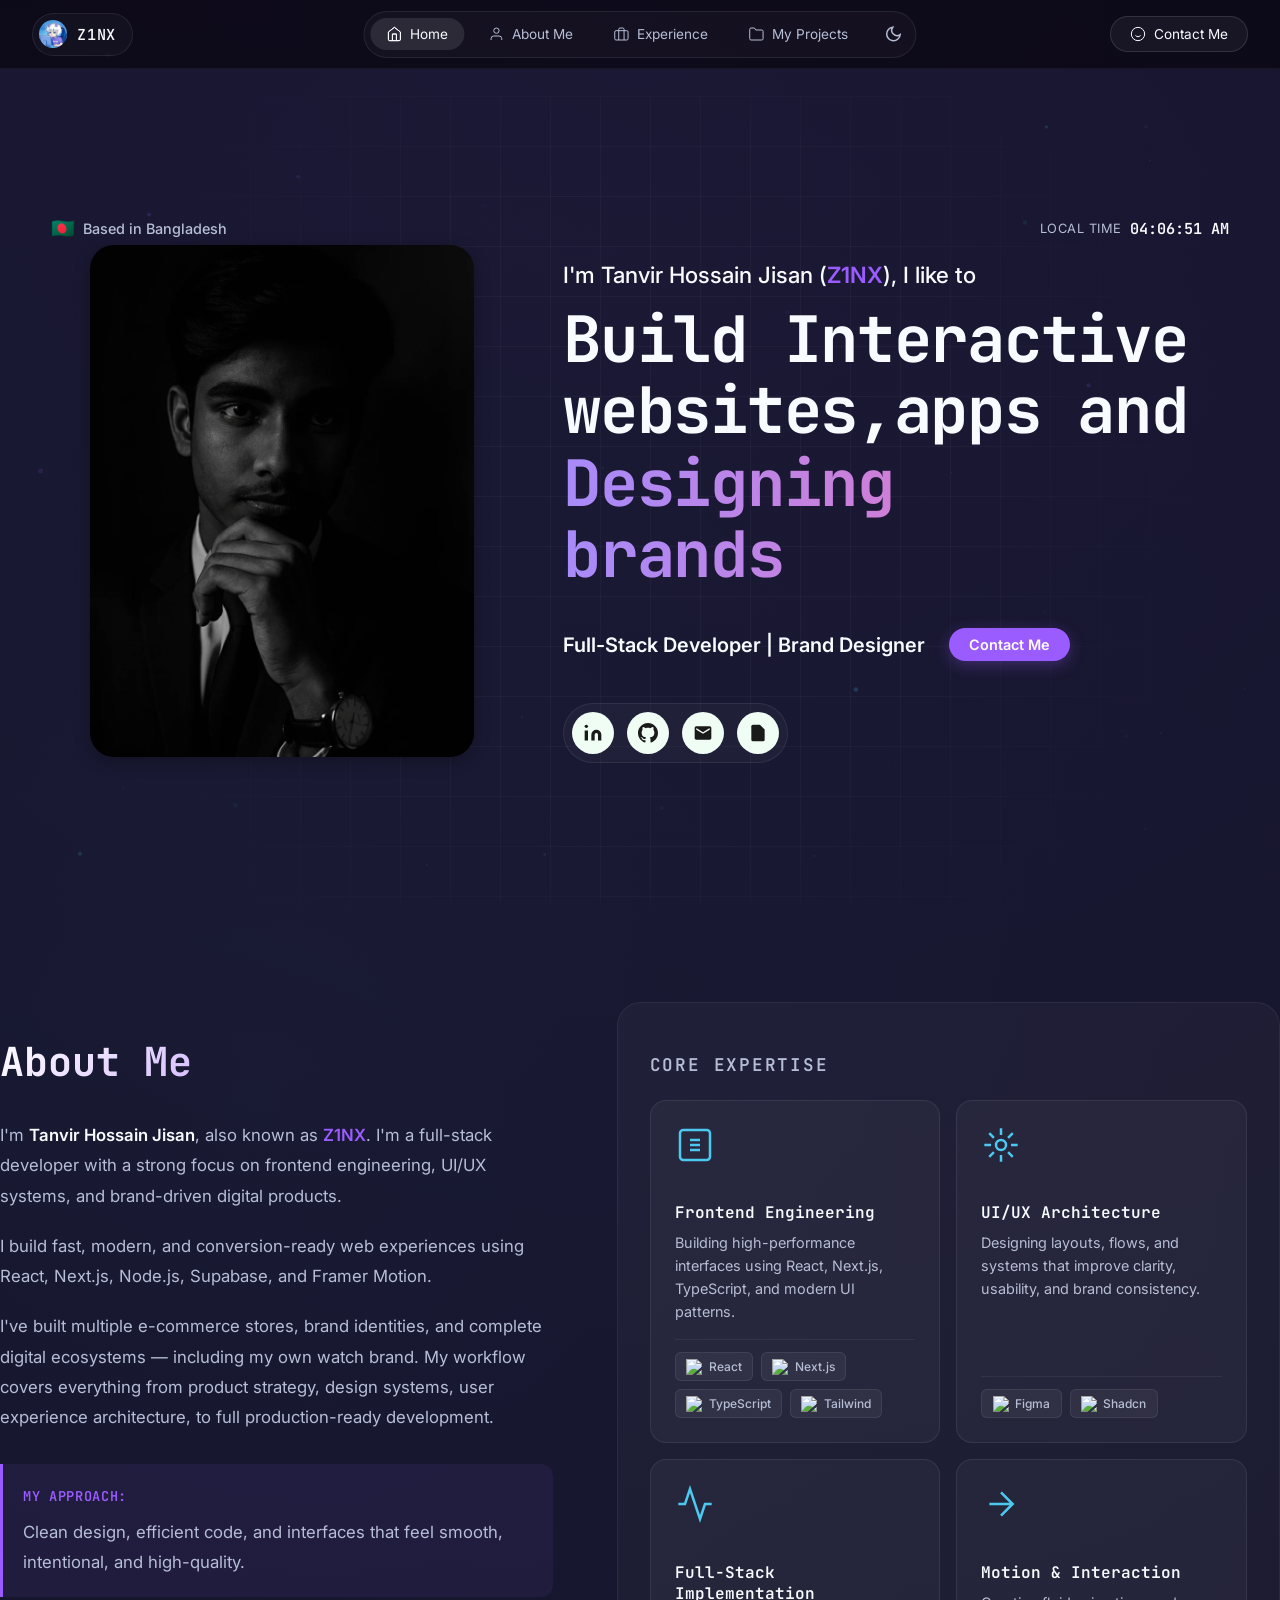
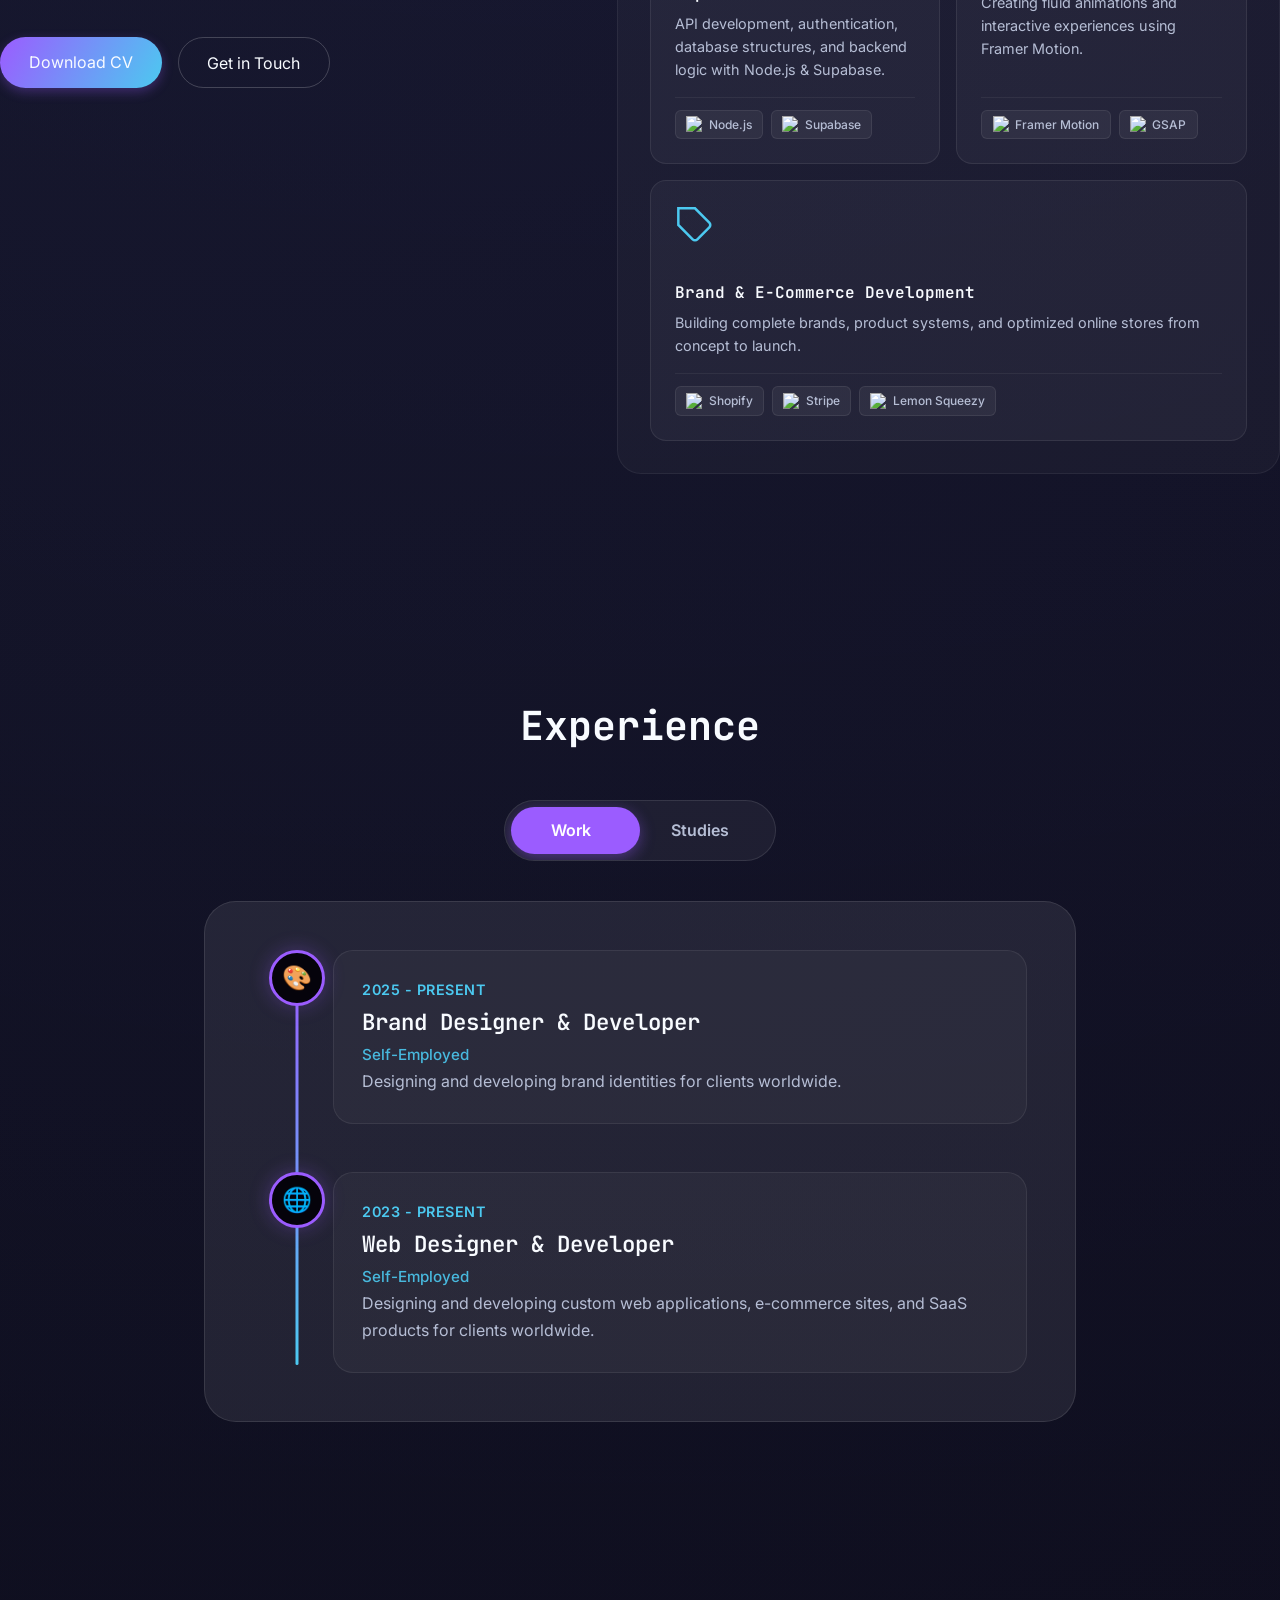
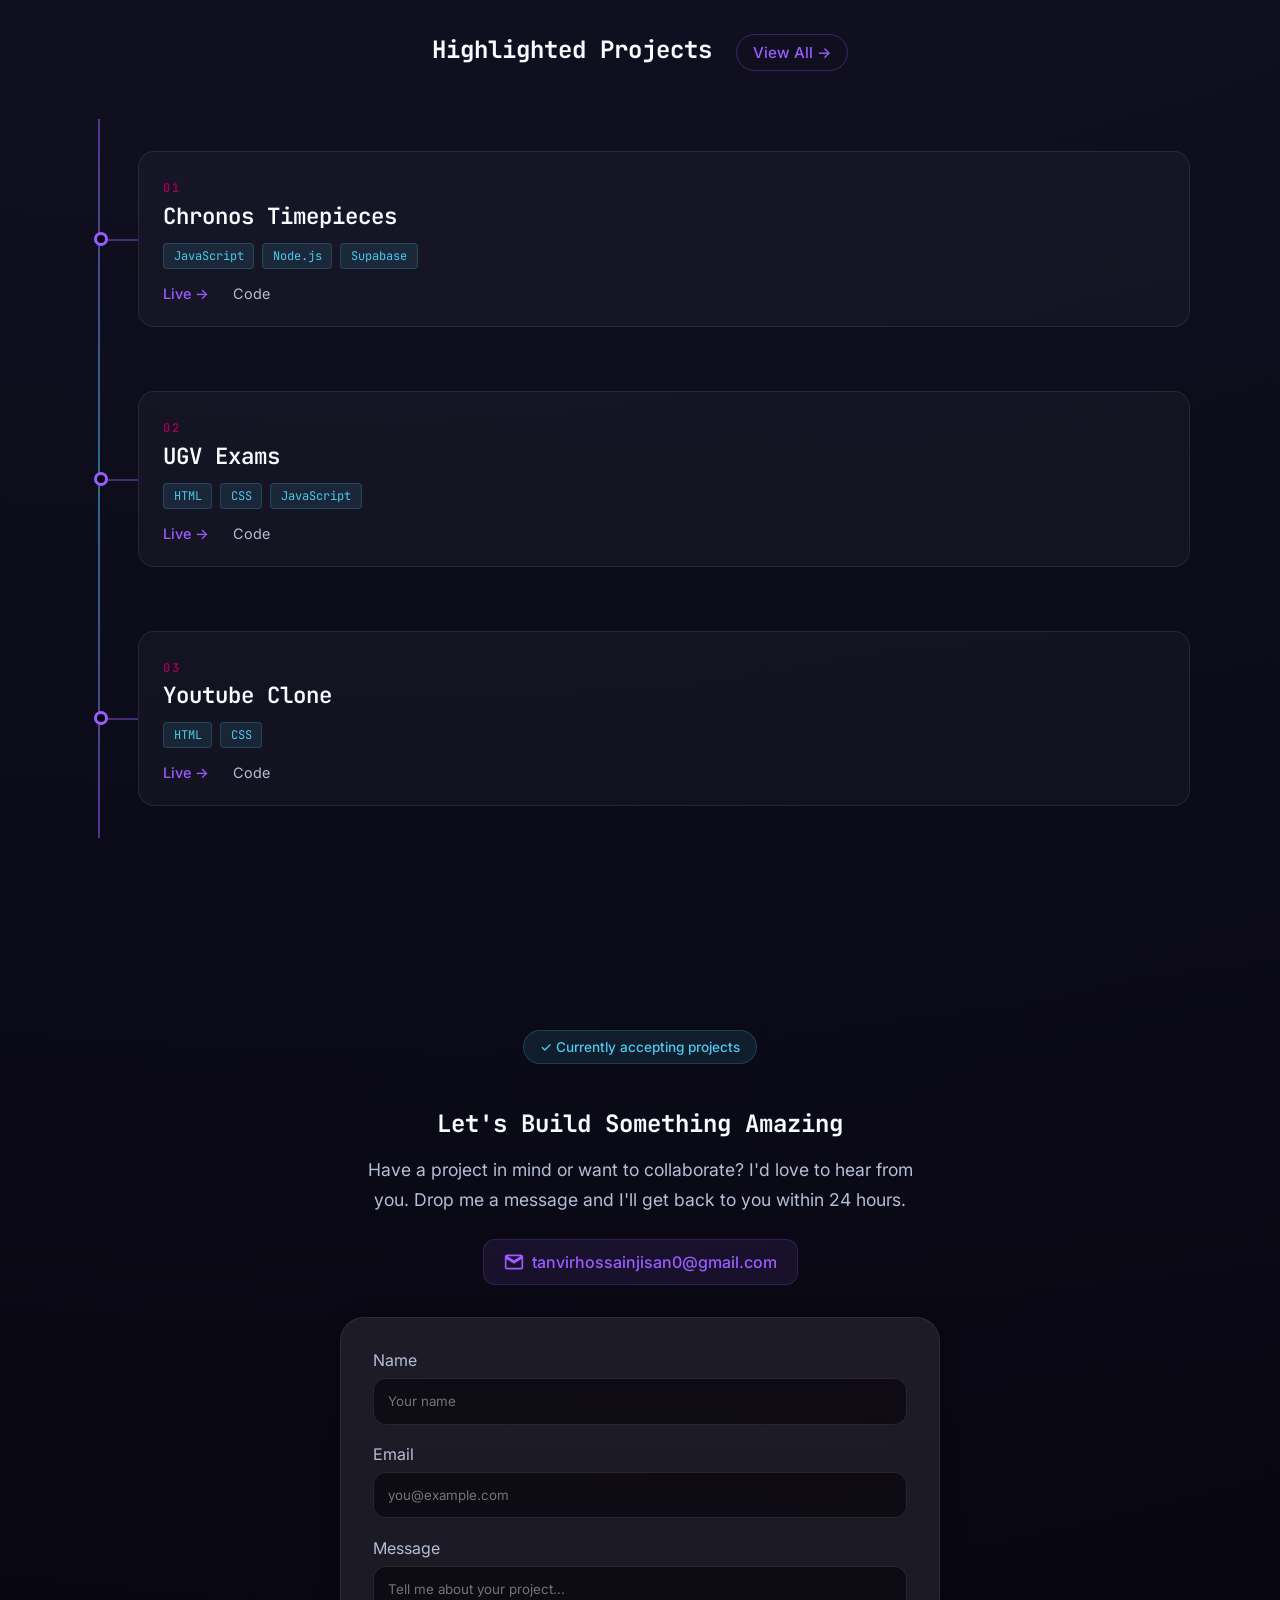
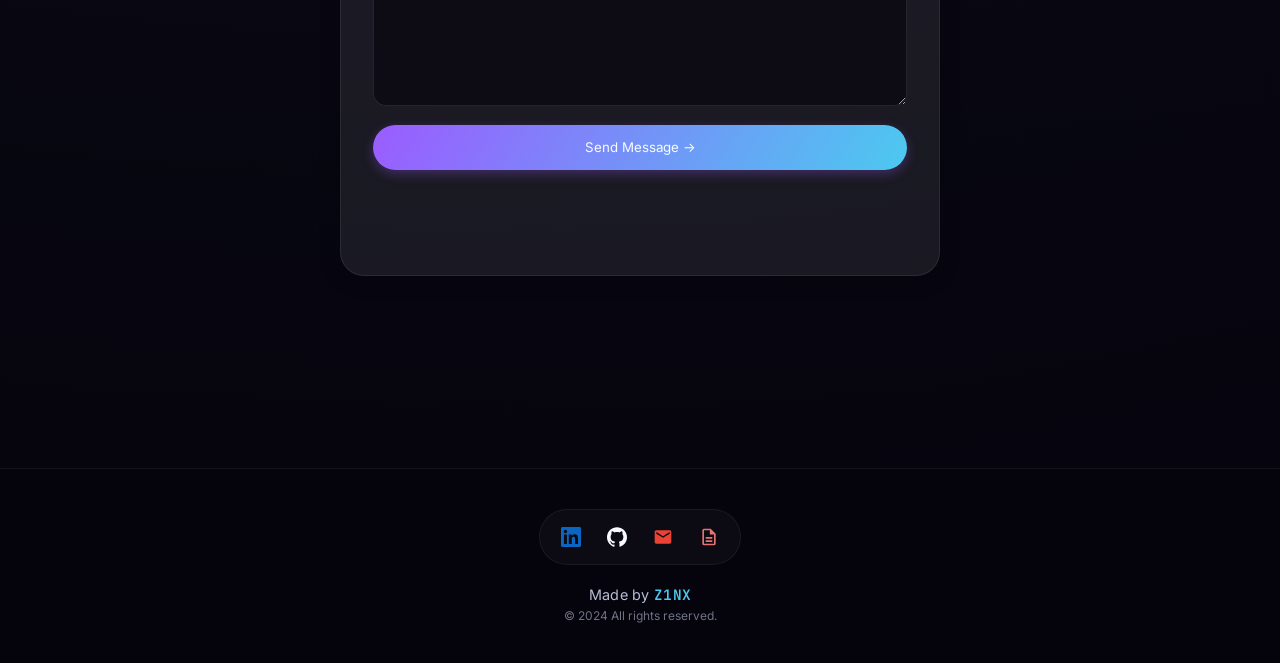
==== commit 1aa164f5: "Update contact info: email, LinkedIn, and GitHub URLs" ====
--- a/index.html
+++ b/index.html
@@ -151,19 +151,19 @@
             
             <div class="hero-socials-container">
               <div class="hero-socials">
-                <a href="https://linkedin.com" target="_blank" rel="noreferrer" aria-label="LinkedIn">
+                <a href="https://www.linkedin.com/in/tanvir-hossain-jisan/" target="_blank" rel="noreferrer" aria-label="LinkedIn">
                   <svg viewBox="0 0 24 24" fill="currentColor">
                     <path d="M16 8a6 6 0 0 1 6 6v7h-4v-7a2 2 0 0 0-2-2 2 2 0 0 0-2 2v7h-4v-7a6 6 0 0 1 6-6z"/>
                     <rect x="2" y="9" width="4" height="12"/>
                     <circle cx="4" cy="4" r="2"/>
                   </svg>
                 </a>
-                <a href="https://github.com" target="_blank" rel="noreferrer" aria-label="GitHub">
+                <a href="https://github.com/Z1NX-34" target="_blank" rel="noreferrer" aria-label="GitHub">
                   <svg viewBox="0 0 24 24" fill="currentColor">
                     <path d="M12 0c-6.626 0-12 5.373-12 12 0 5.302 3.438 9.8 8.207 11.387.599.111.793-.261.793-.577v-2.234c-3.338.726-4.033-1.416-4.033-1.416-.546-1.387-1.333-1.756-1.333-1.756-1.089-.745.083-.729.083-.729 1.205.084 1.839 1.237 1.839 1.237 1.07 1.834 2.807 1.304 3.492.997.107-.775.418-1.305.762-1.604-2.665-.305-5.467-1.334-5.467-5.931 0-1.311.469-2.381 1.236-3.221-.124-.303-.535-1.524.117-3.176 0 0 1.008-.322 3.301 1.23.957-.266 1.983-.399 3.003-.404 1.02.005 2.047.138 3.006.404 2.291-1.552 3.297-1.23 3.297-1.23.653 1.653.242 2.874.118 3.176.77.84 1.235 1.911 1.235 3.221 0 4.609-2.807 5.624-5.479 5.921.43.372.823 1.102.823 2.222v3.293c0 .319.192.694.801.576 4.765-1.589 8.199-6.086 8.199-11.386 0-6.627-5.373-12-12-12z"/>
                   </svg>
                 </a>
-                <a href="mailto:hello@zinx.dev" aria-label="Email">
+                <a href="mailto:tanvirhossainjisan0@gmail.com" aria-label="Email">
                   <svg viewBox="0 0 24 24" fill="currentColor">
                     <path d="M20 4H4c-1.1 0-1.99.9-1.99 2L2 18c0 1.1.9 2 2 2h16c1.1 0 2-.9 2-2V6c0-1.1-.9-2-2-2zm0 4l-8 5-8-5V6l8 5 8-5v2z"/>
                   </svg>
@@ -484,7 +484,7 @@
 
     <footer class="site-footer">
       <div class="footer-social-icons">
-        <a href="https://linkedin.com" target="_blank" rel="noreferrer" aria-label="LinkedIn">
+        <a href="https://www.linkedin.com/in/tanvir-hossain-jisan/" target="_blank" rel="noreferrer" aria-label="LinkedIn">
           <svg viewBox="0 0 24 24" fill="currentColor">
             <path d="M20.447 20.452h-3.554v-5.569c0-1.328-.027-3.037-1.852-3.037-1.853 0-2.136 1.445-2.136 2.939v5.667H9.351V9h3.414v1.561h.046c.477-.9 1.637-1.85 3.37-1.85 3.601 0 4.267 2.37 4.267 5.455v6.286zM5.337 7.433c-1.144 0-2.063-.926-2.063-2.065 0-1.138.92-2.063 2.063-2.063 1.14 0 2.064.925 2.064 2.063 0 1.139-.925 2.065-2.064 2.065zm1.782 13.019H3.555V9h3.564v11.452zM22.225 0H1.771C.792 0 0 .774 0 1.729v20.542C0 23.227.792 24 1.771 24h20.451C23.2 24 24 23.227 24 22.271V1.729C24 .774 23.2 0 22.222 0h.003z"/>
           </svg>
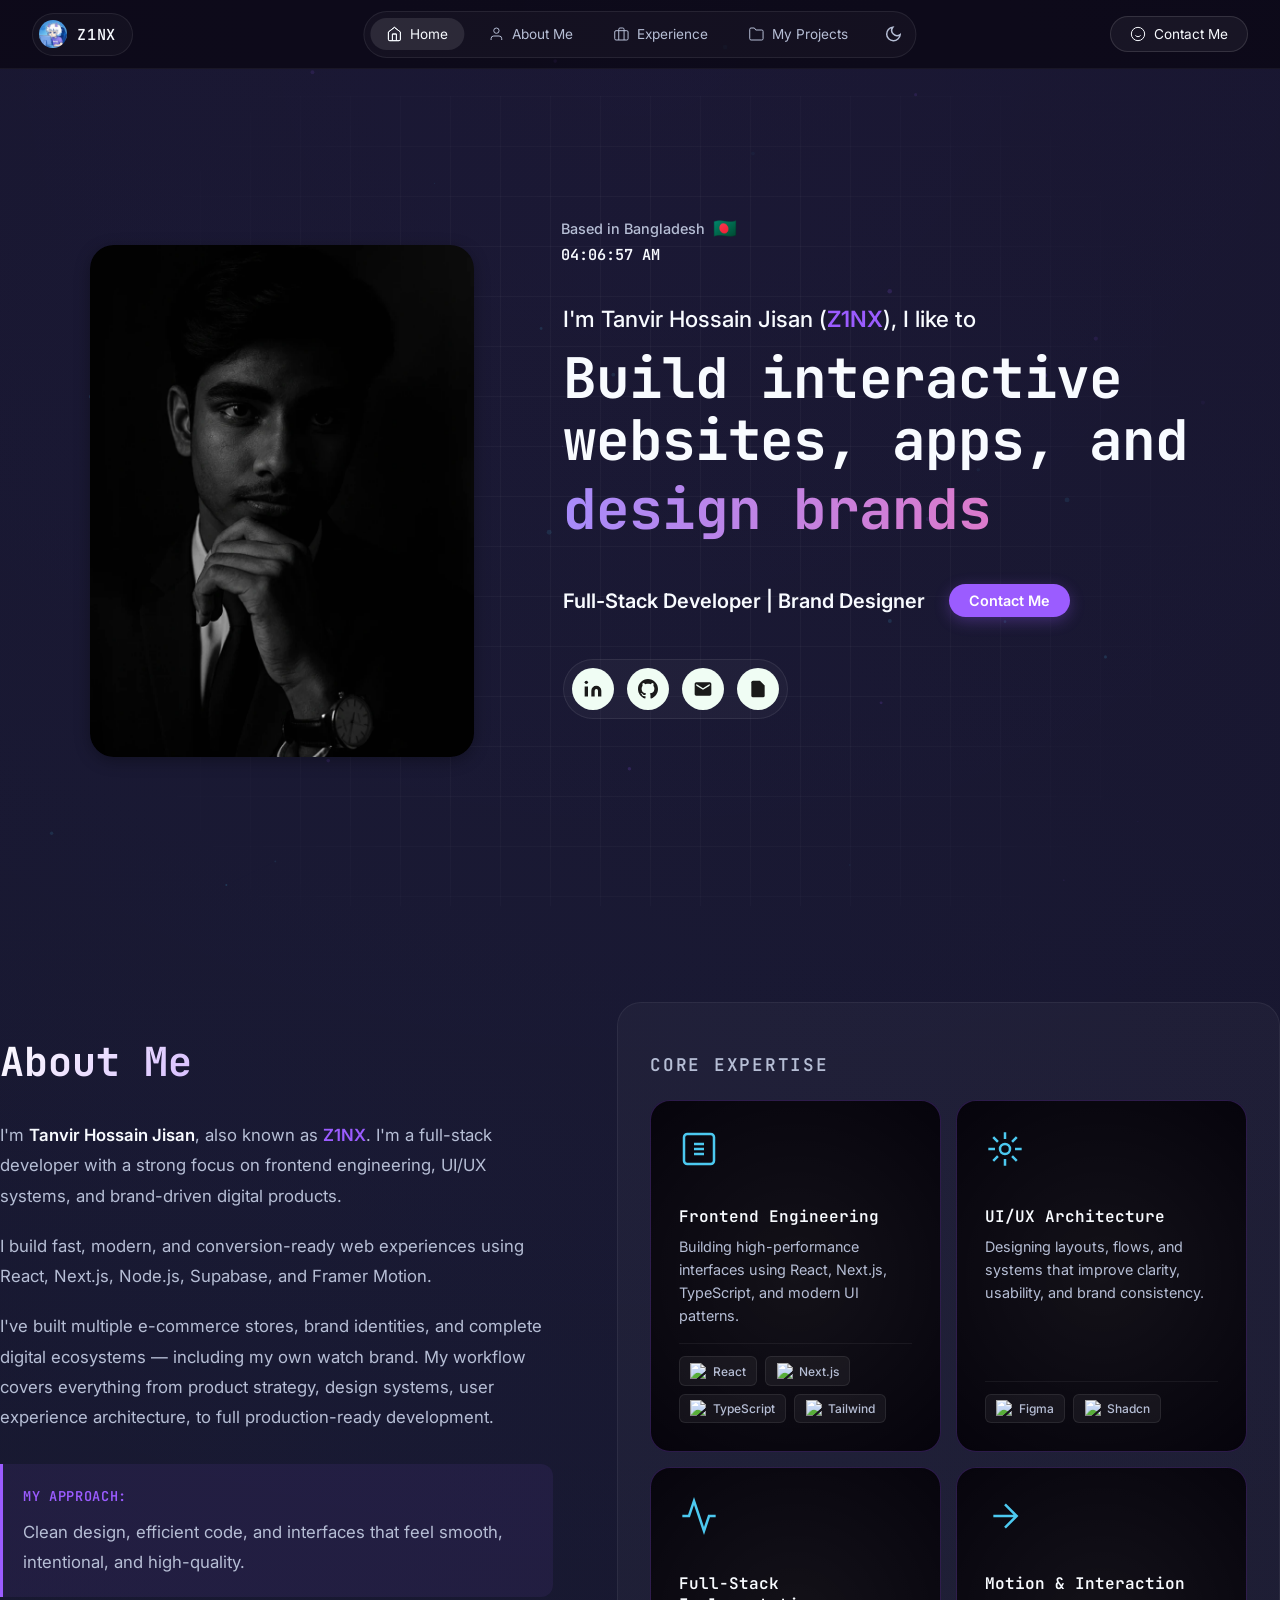
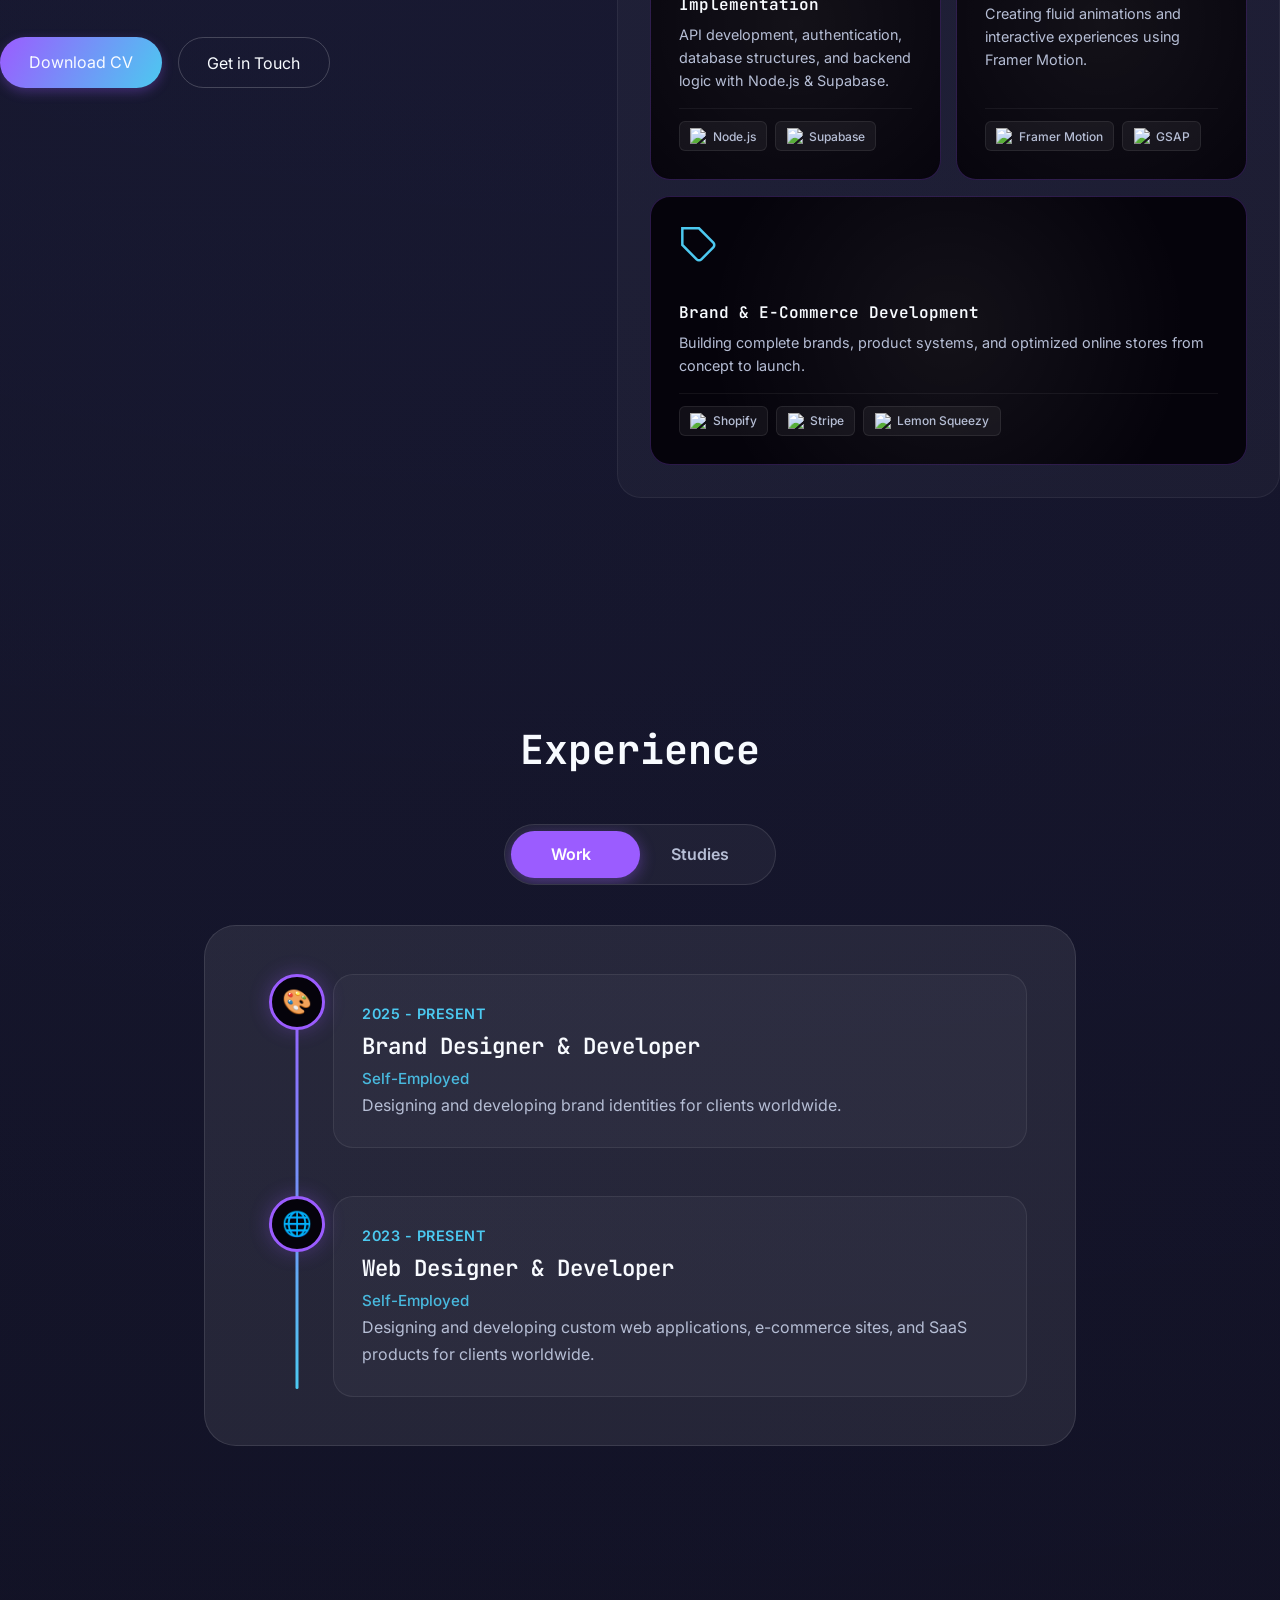
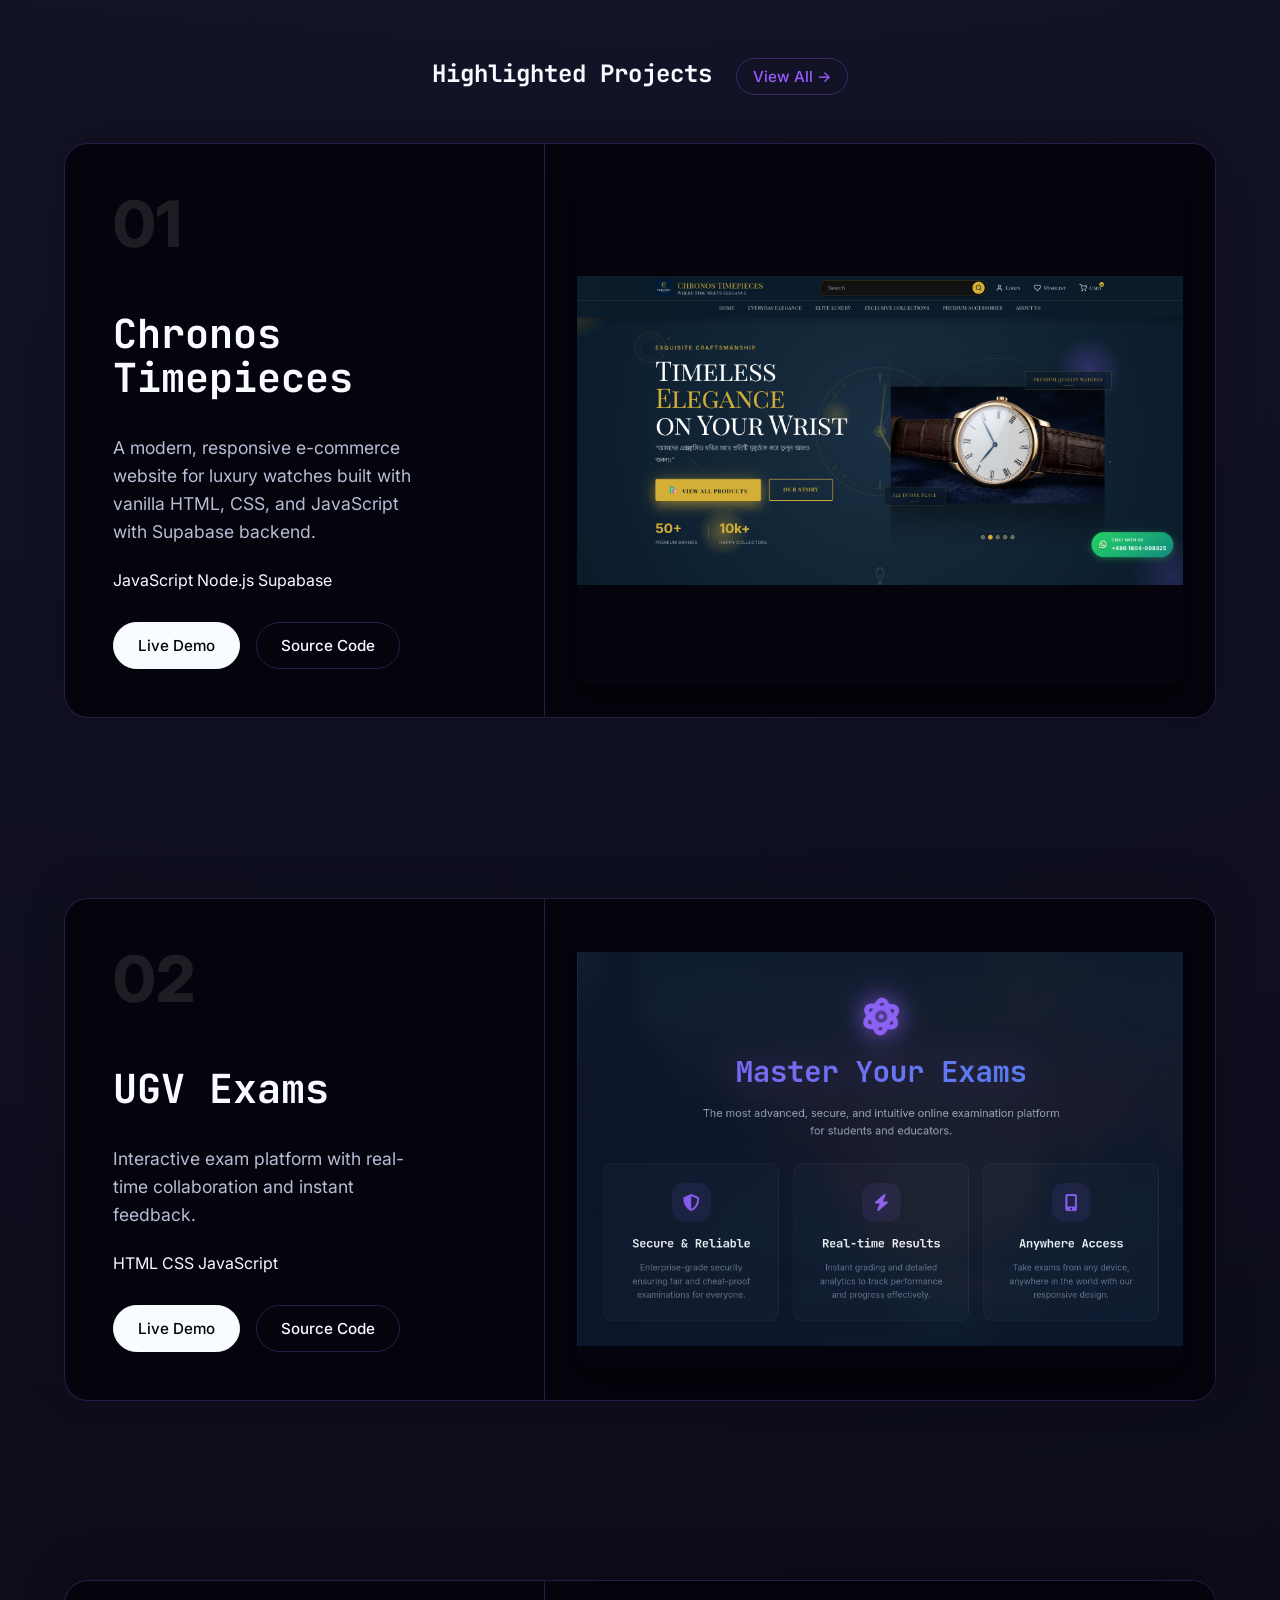
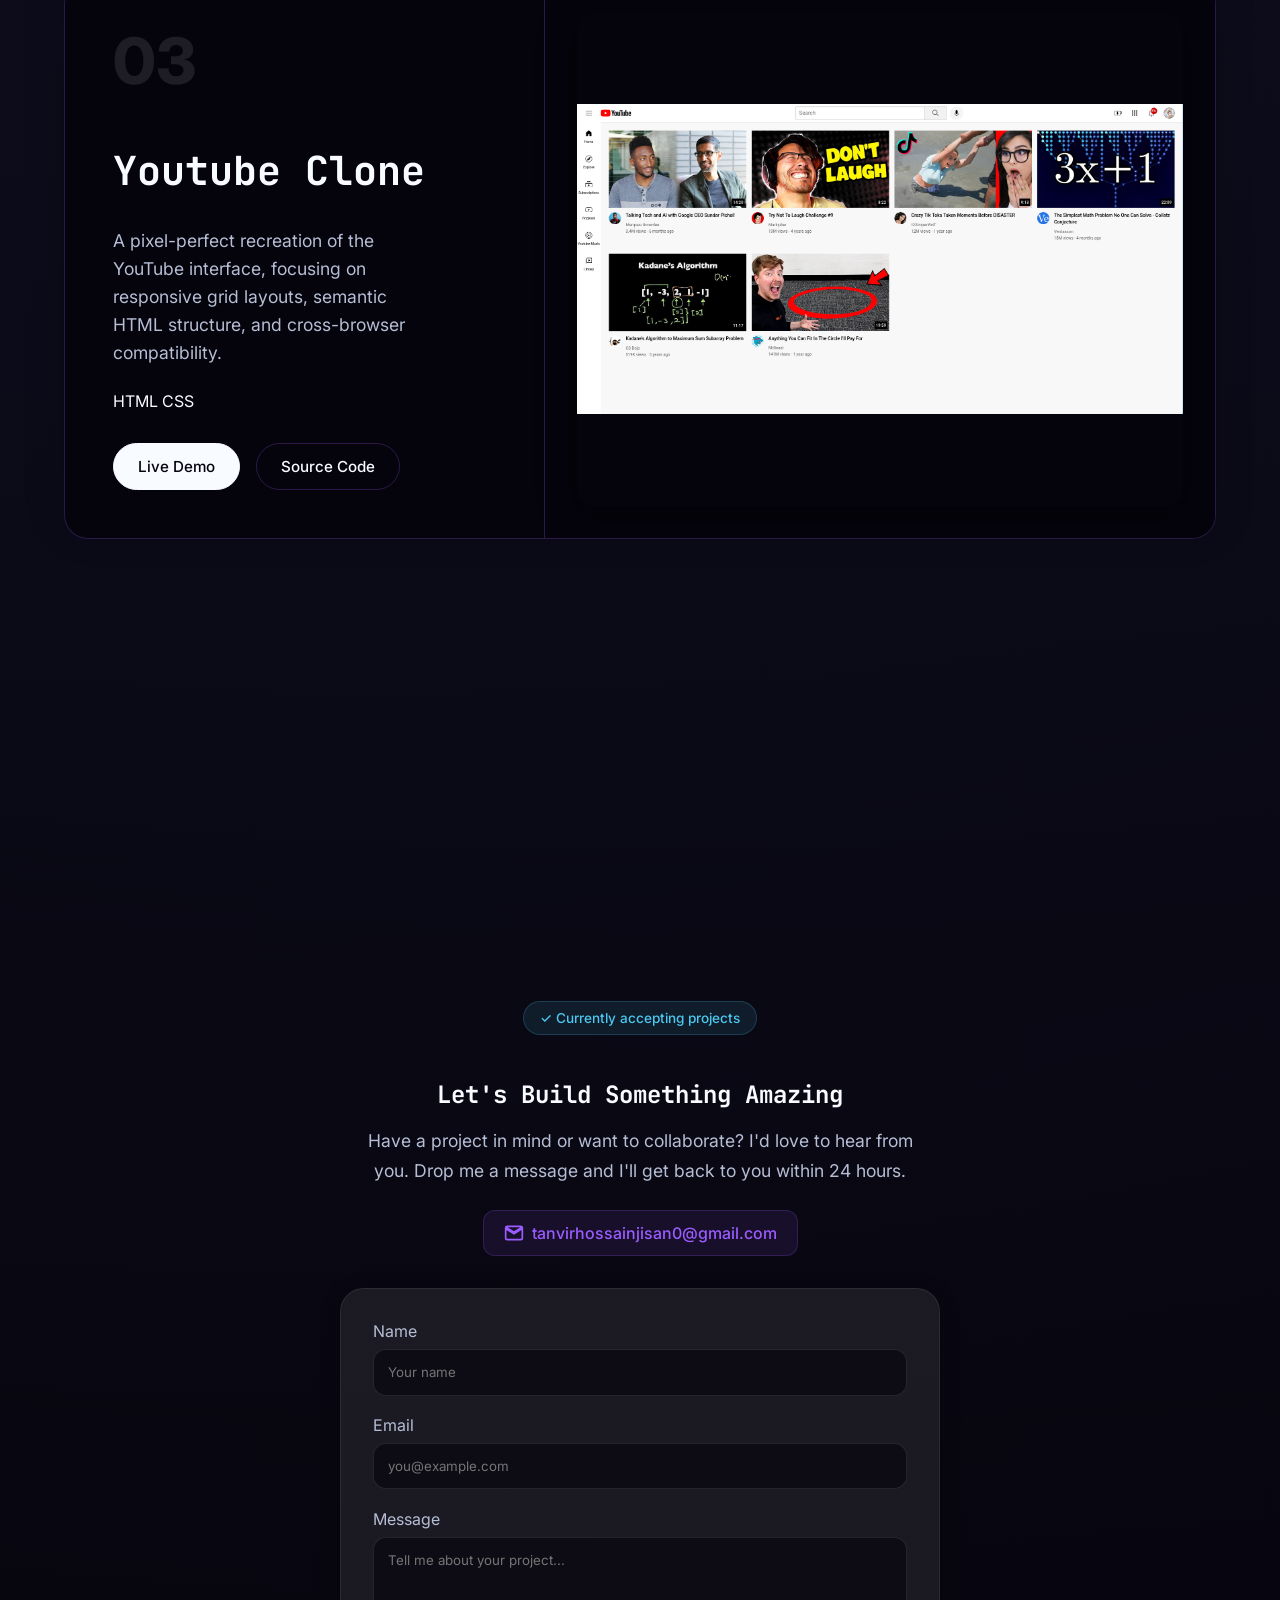
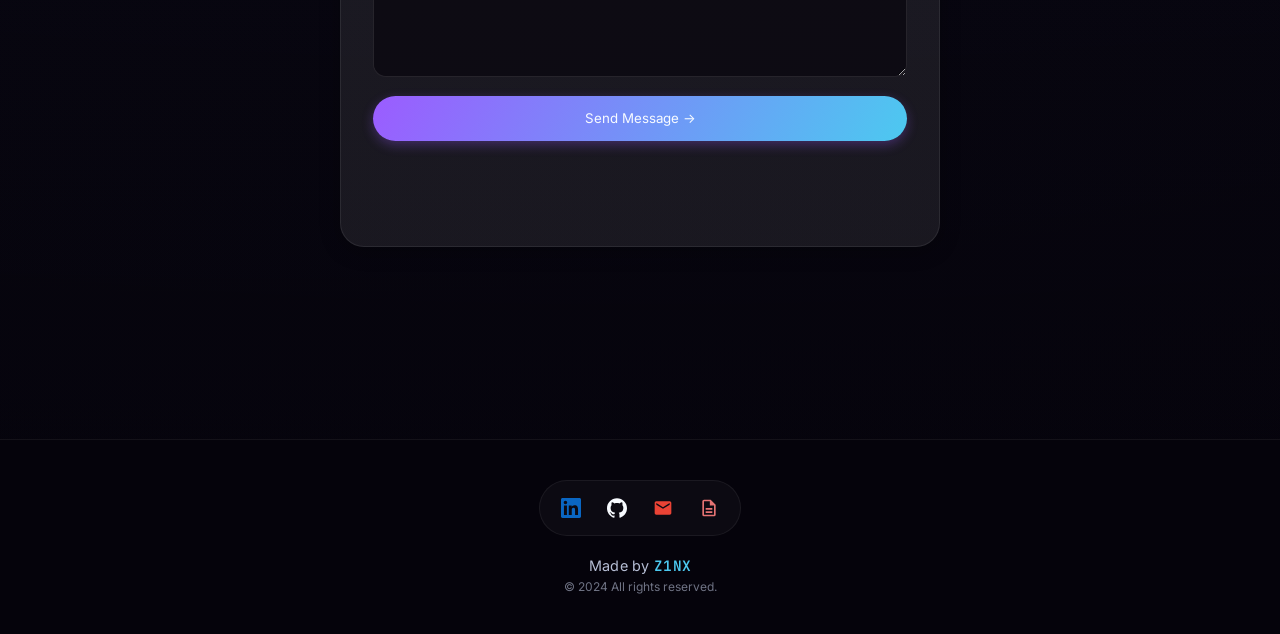
==== commit eac2488b: "Implement cinematic scroll, sticky projects, and magnetic interactions" ====
--- a/index.html
+++ b/index.html
@@ -39,6 +39,12 @@
     <link rel="stylesheet" href="./styles.css" />
   </head>
   <body>
+    <!-- SVG Filter for Vertical Motion Blur -->
+    <svg style="position: absolute; width: 0; height: 0; pointer-events: none;" aria-hidden="true">
+      <filter id="vertical-blur">
+        <feGaussianBlur in="SourceGraphic" stdDeviation="0 8" />
+      </filter>
+    </svg>
     <canvas id="particle-canvas" aria-hidden="true"></canvas>
     <div class="scroll-progress" id="scroll-progress"></div>
     <header class="site-header" id="site-header">
@@ -121,13 +127,15 @@
         
         <!-- Hero Info Bar -->
         <div class="hero-info-bar">
-          <div class="hero-location">
-            <span class="flag">🇧🇩</span>
-            <span>Based in Bangladesh</span>
-          </div>
-          <div class="hero-time">
-            <span class="time-label">Local Time</span>
-            <span class="time-value" id="local-time">--:--</span>
+          <div class="hero-spacer"></div>
+          <div class="hero-info-group">
+            <div class="hero-location">              
+              <span>Based in Bangladesh</span>
+              <span class="flag">🇧🇩</span>
+            </div>
+            <div class="hero-time">
+              <span class="time-value" id="local-time">--:--</span>
+            </div>
           </div>
         </div>
 
@@ -139,17 +147,18 @@
           </div>
           
           <div class="hero-content">
-            <p class="eyebrow">I'm Tanvir Hossain Jisan (<span class="highlight-name">Z1NX</span>), I like to</p>
-            <h1 class="hero-title">
-              Build Interactive websites,apps and  
-              <span class="highlight">Designing brands <span class="emoji">🔥</span></span>
+            <p class="eyebrow" style="animation: hero-enter 0.8s cubic-bezier(0.2, 0.8, 0.2, 1) forwards; animation-delay: 0.1s; opacity: 0;">I'm Tanvir Hossain Jisan (<span class="highlight-name">Z1NX</span>), I like to</p>
+            <h1 class="hero-title" style="animation: hero-enter 0.8s cubic-bezier(0.2, 0.8, 0.2, 1) forwards; animation-delay: 0.2s; opacity: 0;">
+              Build interactive<br>
+              websites, apps, and<br>
+              <span class="highlight">design brands <span class="emoji">🔥</span></span>
             </h1>
-            <div class="hero-role-row">
+            <div class="hero-role-row" style="animation: hero-enter 0.8s cubic-bezier(0.2, 0.8, 0.2, 1) forwards; animation-delay: 0.3s; opacity: 0;">
               <p class="hero-role">Full-Stack Developer | Brand Designer</p>
               <a href="#contact" class="hero-cta-btn">Contact Me</a>
             </div>
             
-            <div class="hero-socials-container">
+            <div class="hero-socials-container" style="animation: hero-enter 0.8s cubic-bezier(0.2, 0.8, 0.2, 1) forwards; animation-delay: 0.4s; opacity: 0;">
               <div class="hero-socials">
                 <a href="https://www.linkedin.com/in/tanvir-hossain-jisan/" target="_blank" rel="noreferrer" aria-label="LinkedIn">
                   <svg viewBox="0 0 24 24" fill="currentColor">
@@ -186,7 +195,7 @@
       <section id="about" class="about-section section">
         <div class="about-container">
           <!-- Left Column: Bio -->
-          <div class="about-bio" data-scroll>
+          <div class="about-bio reveal-element">
             <h2>About Me</h2>
             <div class="bio-content">
               <p>
@@ -211,10 +220,10 @@
           </div>
 
           <!-- Right Column: Skills -->
-          <div class="about-skills" data-scroll>
-            <h3 class="skills-heading">Core Expertise</h3>
+          <div class="about-skills">
+            <h3 class="skills-heading reveal-element">Core Expertise</h3>
             <div class="skills-grid">
-              <article class="skill-card" data-scroll>
+              <article class="skill-card reveal-element stagger-1">
                 <div class="skill-icon">
                   <svg viewBox="0 0 24 24" fill="none" stroke="currentColor" stroke-width="1.5">
                     <rect x="3" y="3" width="18" height="18" rx="2"/>
@@ -231,7 +240,7 @@
                 </div>
               </article>
 
-              <article class="skill-card" data-scroll>
+              <article class="skill-card reveal-element stagger-2">
                 <div class="skill-icon">
                   <svg viewBox="0 0 24 24" fill="none" stroke="currentColor" stroke-width="1.5">
                     <circle cx="12" cy="12" r="3"/>
@@ -246,7 +255,7 @@
                 </div>
               </article>
 
-              <article class="skill-card" data-scroll>
+              <article class="skill-card reveal-element stagger-3">
                 <div class="skill-icon">
                   <svg viewBox="0 0 24 24" fill="none" stroke="currentColor" stroke-width="1.5">
                     <path d="M22 12h-4l-3 9L9 3l-3 9H2"/>
@@ -260,7 +269,7 @@
                 </div>
               </article>
 
-              <article class="skill-card" data-scroll>
+              <article class="skill-card reveal-element stagger-4">
                 <div class="skill-icon">
                   <svg viewBox="0 0 24 24" fill="none" stroke="currentColor" stroke-width="1.5">
                     <path d="M5 12h14M12 5l7 7-7 7"/>
@@ -274,7 +283,7 @@
                 </div>
               </article>
 
-              <article class="skill-card skill-card-wide" data-scroll>
+              <article class="skill-card skill-card-wide reveal-element stagger-5">
                 <div class="skill-icon">
                   <svg viewBox="0 0 24 24" fill="none" stroke="currentColor" stroke-width="1.5">
                     <path d="M20.59 13.41l-7.17 7.17a2 2 0 0 1-2.83 0L2 12V2h10l8.59 8.59a2 2 0 0 1 0 2.82z"/>
@@ -295,7 +304,7 @@
       </section>
 
       <!-- Experience Section -->
-      <section id="experience" class="experience section">
+      <section id="experience" class="experience section reveal-element">
         <h2>Experience</h2>
         
         <div class="experience-tabs">
@@ -366,83 +375,77 @@
       </section>
 
       <section id="projects" class="projects section">
-        <div class="projects-header">
+        <div class="projects-header reveal-element">
           <h2>Highlighted Projects</h2>
           <a href="projects.html" class="view-all-link">View All →</a>
         </div>
         
         <div class="project-tree">
           <!-- Project 1 -->
-          <div class="tree-item">
+          <div class="tree-item reveal-element stagger-1">
             <div class="tree-branch"></div>
             <div class="tree-node"></div>
             <div class="tree-content">
               <span class="tree-number">01</span>
               <h3 class="tree-title">Chronos Timepieces</h3>
+              <p class="project-desc">A modern, responsive e-commerce website for luxury watches built with vanilla HTML, CSS, and JavaScript with Supabase backend.</p>
               <div class="tree-tags">
                 <span>JavaScript</span>
                 <span>Node.js</span>
                 <span>Supabase</span>
               </div>
               <div class="tree-links">
-                <a href="https://chronostimepieces.vercel.app/" target="_blank" rel="noopener noreferrer">Live →</a>
-                <a href="https://github.com/Z1NX-34/Chronos-Timepieces" target="_blank" rel="noopener noreferrer">Code</a>
+                <a href="https://chronostimepieces.vercel.app/" target="_blank" rel="noopener noreferrer">Live Demo</a>
+                <a href="https://github.com/Z1NX-34/Chronos-Timepieces" target="_blank" rel="noopener noreferrer">Source Code</a>
               </div>
             </div>
             <div class="tree-preview">
               <img src="icons/Chronos-time.png" alt="Chronos Timepieces Preview" />
-              <div class="preview-overlay">
-                <p>A modern, responsive e-commerce website for luxury watches built with vanilla HTML, CSS, and JavaScript with Supabase backend. </p>
-              </div>
             </div>
           </div>
 
           <!-- Project 2 -->
-          <div class="tree-item">
+          <div class="tree-item reveal-element stagger-2">
             <div class="tree-branch"></div>
             <div class="tree-node"></div>
             <div class="tree-content">
               <span class="tree-number">02</span>
               <h3 class="tree-title">UGV Exams</h3>
+              <p class="project-desc">Interactive exam platform with real-time collaboration and instant feedback.</p>
               <div class="tree-tags">
                 <span>HTML</span>
                 <span>CSS</span>
                 <span>JavaScript</span>
               </div>
               <div class="tree-links">
-                <a href="https://ugv-exams.vercel.app/" target="_blank" rel="noopener noreferrer">Live →</a>
-                <a href="https://github.com/Z1NX-34/UGV-Exams" target="_blank" rel="noopener noreferrer">Code</a>
+                <a href="https://ugv-exams.vercel.app/" target="_blank" rel="noopener noreferrer">Live Demo</a>
+                <a href="https://github.com/Z1NX-34/UGV-Exams" target="_blank" rel="noopener noreferrer">Source Code</a>
               </div>
             </div>
             <div class="tree-preview">
               <img src="icons/ugv.png" alt="UGV Exams Preview" />
-              <div class="preview-overlay">
-                <p>Interactive exam platform with real-time collaboration and instant feedback.</p>
-              </div>
             </div>
           </div>
 
           <!-- Project 3 -->
-          <div class="tree-item">
+          <div class="tree-item reveal-element stagger-3">
             <div class="tree-branch"></div>
             <div class="tree-node"></div>
             <div class="tree-content">
               <span class="tree-number">03</span>
               <h3 class="tree-title">Youtube Clone</h3>
+              <p class="project-desc">A pixel-perfect recreation of the YouTube interface, focusing on responsive grid layouts, semantic HTML structure, and cross-browser compatibility.</p>
               <div class="tree-tags">
                 <span>HTML</span>
                 <span>CSS</span>
               </div>
               <div class="tree-links">
-                <a href="https://z1nx-34.github.io/Youtube.com-Clone/" target="_blank" rel="noopener noreferrer">Live →</a>
-                <a href="https://github.com/Z1NX-34/Youtube.com-Clone" target="_blank" rel="noopener noreferrer">Code</a>
+                <a href="https://z1nx-34.github.io/Youtube.com-Clone/" target="_blank" rel="noopener noreferrer">Live Demo</a>
+                <a href="https://github.com/Z1NX-34/Youtube.com-Clone" target="_blank" rel="noopener noreferrer">Source Code</a>
               </div>
             </div>
             <div class="tree-preview">
               <img src="icons/youtube-demo.png" alt="Youtube Clone Preview" />
-              <div class="preview-overlay">
-                <p>A simple frontend YouTube clone where I learned the fundamentals of coding with HTML and CSS.</p>
-              </div>
             </div>
           </div>
         </div>
@@ -450,7 +453,7 @@
 
 
 
-      <section id="contact" class="contact section">
+      <section id="contact" class="contact section reveal-element">
         <div class="contact-header">
           <span class="contact-status">✓ Currently accepting projects</span>
           <h2>Let's Build Something Amazing</h2>
--- a/styles.css
+++ b/styles.css
@@ -7,7 +7,7 @@
   --text: #f8fbff;
   --muted: #b6bed5;
   --shadow: 0 4px 20px rgba(0, 0, 0, 0.3);
-  --card-bg: rgba(5, 3, 11, 0.7);
+  --card-bg: #05030b;
   --card-border: rgba(155, 92, 255, 0.25);
   --header-bg: rgba(5, 3, 11, 0.4);
   --header-scrolled-bg: rgba(5, 3, 11, 0.7);
@@ -148,6 +148,16 @@
   }
 }
 
+/* Motion Blur Effect for Navigation */
+body.is-navigating main {
+  filter: url(#vertical-blur); /* SVG Vertical Blur */
+  transition: filter 0.1s ease; /* Fast transition */
+}
+
+main {
+  transition: filter 0.2s ease;
+}
+
 @keyframes slideUp {
   from {
     opacity: 0;
@@ -480,12 +490,23 @@
   top: 7rem;
   left: 50%;
   transform: translateX(-50%);
-  display: flex;
-  justify-content: space-between;
-  align-items: center;
+  display: grid;
+  grid-template-columns: 1fr 1.5fr;
+  gap: 4rem;
   width: min(1200px, 92vw);
   padding: 0.5rem 0;
   z-index: 10;
+  pointer-events: none; /* Let clicks pass through */
+}
+
+
+
+.hero-info-group {
+  display: flex;
+  flex-direction: column;
+  gap: 0.25rem;
+  justify-self: start;
+  pointer-events: auto;
 }
 
 .hero-location {
@@ -525,6 +546,17 @@
   .hero-info-bar {
     top: 0.5rem;
     padding: 0.25rem 1rem;
+    display: flex;
+    justify-content: center; /* Center on mobile */
+    gap: 0;
+  }
+
+  .hero-spacer {
+    display: none;
+  }
+
+  .hero-info-group {
+    align-items: center; /* Center items stack */
   }
 
   .hero-location {
@@ -598,7 +630,7 @@
 }
 
 .hero-title {
-  font-size: clamp(2.5rem, 5vw, 4rem);
+  font-size: clamp(2.5rem, 4.5vw, 3.5rem);
   line-height: 1.1;
   font-weight: 700;
   margin: 0.5rem 0 1.5rem;
@@ -1471,268 +1503,200 @@
   border-color: var(--purple);
 }
 
-/* Project Tree Layout - Line on LEFT, Preview on RIGHT */
+/* Sticky Scroll Projects */
 .project-tree {
+  position: relative;
+  max-width: 1300px; /* Wider container */
+  margin: 0 auto;
+  padding-bottom: 10vh;
+}
+
+/* Remove the vertical line for sticky layout */
+.project-tree::before {
+  display: none;
+}
+
+.tree-item {
+  position: sticky;
+  top: 15vh;
+  display: grid;
+  grid-template-columns: 0.8fr 1.2fr; /* More balanced split */
+  gap: 2rem;
+  padding: 0;
+  margin-bottom: 20vh;
+  background: var(--card-bg);
+  border: 1px solid var(--card-border);
+  border-radius: 1.5rem;
+  overflow: hidden;
+  box-shadow: 0 -10px 40px rgba(0, 0, 0, 0.2);
+  min-height: 320px; /* Thinner height */
+  transition: transform 0.3s ease;
+}
+
+/* Stacking Logic */
+.tree-item:nth-child(1) { top: 15vh; z-index: 1; }
+.tree-item:nth-child(2) { top: 17vh; z-index: 2; }
+.tree-item:nth-child(3) { top: 19vh; z-index: 3; }
+.tree-item:nth-child(4) { top: 21vh; z-index: 4; }
+
+/* Remove old tree elements */
+.tree-branch, .tree-node, .tree-item::before {
+  display: none;
+}
+
+/* Content Side */
+.tree-content {
+  padding: 3rem;
   display: flex;
   flex-direction: column;
-  gap: 0;
+  justify-content: center;
+  background: transparent;
+  border: none;
+  max-width: 100%;
+}
+
+.tree-item:hover .tree-content {
+  max-width: 100%;
+  background: transparent;
+  border-color: transparent;
+}
+
+.tree-number {
+  font-size: 4rem;
+  opacity: 0.1;
+  font-weight: 800;
+  margin-bottom: 1rem;
+  line-height: 1;
+}
+
+.tree-title {
+  font-size: 2.5rem;
+  margin-bottom: 1rem;
+  line-height: 1.1;
+}
+
+.project-desc {
+  font-size: 1.1rem;
+  color: var(--muted);
+  line-height: 1.6;
+  margin-bottom: 1.5rem;
+  max-width: 90%;
+}
+
+.tree-tags {
+  margin-bottom: 2rem;
+}
+
+.tree-links {
+  display: flex;
+  gap: 1rem;
+  margin-top: auto;
+}
+
+.tree-links a {
+  display: inline-flex;
+  align-items: center;
+  justify-content: center;
+  padding: 0.8rem 1.5rem;
+  border-radius: 50px;
+  font-size: 0.95rem;
+  font-weight: 500;
+  text-decoration: none;
+  transition: all 0.3s ease;
+}
+
+.tree-links a:first-child {
+  background: var(--text);
+  color: var(--bg);
+  border: 1px solid var(--text);
+}
+
+.tree-links a:first-child:hover {
+  background: transparent;
+  color: var(--text);
+}
+
+.tree-links a:last-child {
+  background: transparent;
+  color: var(--text);
+  border: 1px solid var(--card-border);
+}
+
+.tree-links a:last-child:hover {
+  border-color: var(--text);
+  background: rgba(255, 255, 255, 0.05);
+}
+
+/* Preview Side (Image) */
+.tree-preview {
   position: relative;
-  max-width: 1100px;
-  margin: 0 auto;
-  padding-left: 3rem;
-}
-
-/* Vertical line on the LEFT */
-.project-tree::before {
-  content: "";
-  position: absolute;
-  left: 0.5rem;
-  top: 0;
-  bottom: 0;
-  width: 2px;
-  background: linear-gradient(180deg, var(--purple), var(--blue), var(--purple));
-  opacity: 0.5;
-}
-
-.tree-item {
-  position: relative;
-  display: flex;
-  align-items: center;
-  padding: 2rem 0;
-}
-
-/* Hide branch element - using pseudo element instead */
-.tree-branch {
-  display: none;
-}
-
-/* Node dot on the LEFT line */
-.tree-node {
-  position: absolute;
-  left: -2.75rem;
-  top: 50%;
-  transform: translateY(-50%);
-  width: 14px;
-  height: 14px;
+  right: auto;
+  top: auto;
+  transform: none;
+  width: 100%;
+  height: 100%;
   background: var(--bg);
-  border: 3px solid var(--purple);
-  border-radius: 50%;
-  z-index: 2;
-  transition: all 0.3s ease;
-}
-
-/* Horizontal connector from node to content */
-.tree-item::before {
-  content: "";
-  position: absolute;
-  left: -2.5rem;
-  top: 50%;
-  width: 2.5rem;
-  height: 2px;
-  background: var(--purple);
-  opacity: 0.4;
-}
-
-.tree-item:hover .tree-node {
-  background: var(--purple);
-  box-shadow: 0 0 20px rgba(155, 92, 255, 0.7);
-  transform: translateY(-50%) scale(1.3);
-}
-
-/* Content card - WIDE by default, shrinks on hover */
-.tree-content {
-  flex: 1;
-  padding: 1.5rem;
-  background: rgba(255, 255, 255, 0.03);
-  border: 1px solid rgba(255, 255, 255, 0.08);
-  border-radius: 1rem;
-  transition: all 0.4s ease;
-  max-width: 100%;
-}
-
-.tree-item:hover .tree-content {
-  max-width: calc(100% - 420px);
-  background: rgba(255, 255, 255, 0.06);
-  border-color: rgba(155, 92, 255, 0.4);
-}
-
-[data-theme="light"] .tree-content {
-  background: #ffffff;
-  border-color: rgba(0, 0, 0, 0.08);
-  box-shadow: 0 2px 8px rgba(0, 0, 0, 0.04);
-}
-
-[data-theme="light"] .tree-item:hover .tree-content {
-  border-color: var(--purple);
-  box-shadow: 0 8px 30px rgba(0, 0, 0, 0.1);
-}
-
-[data-theme="light"] .tree-node {
-  background: #ffffff;
-}
-
-[data-theme="light"] .tree-item:hover .tree-node {
-  background: var(--purple);
-}
-
-.tree-number {
-  font-family: var(--font-mono);
-  font-size: 0.75rem;
-  color: var(--maroon);
-  letter-spacing: 0.15em;
-  font-weight: 600;
-}
-
-.tree-title {
-  font-size: 1.4rem;
-  color: var(--text);
-  margin: 0.3rem 0 0.75rem;
-  font-weight: 600;
-  transition: color 0.3s ease;
-}
-
-.tree-item:hover .tree-title {
-  color: var(--purple);
-}
-
-.tree-tags {
-  display: flex;
-  gap: 0.5rem;
-  flex-wrap: wrap;
-  margin-bottom: 1rem;
-}
-
-.tree-tags span {
-  font-size: 0.75rem;
-  font-family: var(--font-mono);
-  color: var(--blue);
-  background: rgba(76, 201, 240, 0.1);
-  padding: 0.25rem 0.6rem;
-  border-radius: 4px;
-  border: 1px solid rgba(76, 201, 240, 0.2);
-}
-
-.tree-links {
-  display: flex;
-  gap: 1.5rem;
-}
-
-.tree-links a {
-  font-size: 0.9rem;
-  color: var(--muted);
-  text-decoration: none;
-  transition: color 0.3s ease;
-}
-
-.tree-links a:first-child {
-  color: var(--purple);
-  font-weight: 500;
-}
-
-.tree-links a:hover {
-  color: var(--text);
-}
-
-/* Preview on the RIGHT - Absolutely positioned, HIDDEN by default */
-.tree-preview {
-  position: absolute;
-  right: 0;
-  top: 50%;
-  transform: translateY(-50%) scale(0.9);
-  width: 400px;
-  background: var(--card-bg);
-  border: 1px solid rgba(255, 255, 255, 0.1);
-  border-radius: 1rem;
-  overflow: hidden;
-  opacity: 0;
-  transition: all 0.4s cubic-bezier(0.4, 0, 0.2, 1);
-  box-shadow: 0 10px 40px rgba(0, 0, 0, 0.2);
-  visibility: hidden;
-  z-index: 10;
-}
-
-.tree-item:hover .tree-preview {
+  border: none;
+  border-left: 1px solid var(--card-border);
+  border-radius: 0;
   opacity: 1;
   visibility: visible;
-  transform: translateY(-50%) scale(1);
-  border-color: rgba(155, 92, 255, 0.4);
-  box-shadow: 0 20px 60px rgba(0, 0, 0, 0.4);
+  box-shadow: none;
+  padding: 2rem; /* Add padding to frame the image */
+  display: flex;
+  align-items: center;
+  justify-content: center;
+}
+
+.tree-item:hover .tree-preview {
+  transform: none;
+  box-shadow: none;
+  border-color: var(--card-border);
 }
 
 .tree-preview img {
   width: 100%;
-  height: 180px;
-  object-fit: cover;
-  display: block;
+  height: 100%;
+  object-fit: contain; /* Show full image */
+  object-position: center;
+  border-radius: 1rem;
+  box-shadow: 0 10px 40px rgba(0, 0, 0, 0.3);
+  transition: transform 0.5s ease;
+}
+
+.tree-item:hover .tree-preview img {
+  transform: scale(1.02); /* Subtle zoom on hover */
 }
 
 .preview-overlay {
-  padding: 1.25rem;
-}
-
-.preview-overlay p {
-  font-size: 0.9rem;
-  color: var(--muted);
-  margin: 0;
-  line-height: 1.6;
-}
-
-[data-theme="light"] .tree-preview {
-  background: #ffffff;
-  border-color: rgba(0, 0, 0, 0.08);
-  box-shadow: 0 10px 40px rgba(0, 0, 0, 0.08);
-}
-
-[data-theme="light"] .tree-item:hover .tree-preview {
-  border-color: var(--purple);
-  box-shadow: 0 20px 60px rgba(0, 0, 0, 0.15);
-}
-
-/* Mobile: Stack vertically */
+  display: none;
+}
+
+/* Mobile: Disable Sticky */
 @media (max-width: 900px) {
+  .project-tree {
+    display: flex;
+    flex-direction: column;
+    gap: 2rem;
+    padding-bottom: 0;
+  }
+
   .tree-item {
+    position: relative;
+    top: auto !important;
+    margin-bottom: 0;
     grid-template-columns: 1fr;
-    gap: 1rem;
+    min-height: auto;
   }
 
   .tree-preview {
-    opacity: 0;
-    max-height: 0;
-    transform: none;
-  }
-
-  .tree-item:hover .tree-preview {
-    opacity: 1;
-    max-height: 400px;
-    transform: none;
-  }
-}
-
-@media (max-width: 768px) {
-  .project-tree {
-    padding-left: 2rem;
-  }
-
-  .tree-node {
-    left: -1.75rem;
-  }
-
-  .tree-item::before {
-    left: -1.5rem;
-    width: 1.5rem;
-  }
-
+    height: 250px;
+    border-left: none;
+    border-top: 1px solid var(--card-border);
+  }
+  
   .tree-content {
-    padding: 1rem;
-  }
-
-  .tree-title {
-    font-size: 1.2rem;
-  }
-
-  .projects-header {
-    flex-direction: column;
-    gap: 0.75rem;
+    padding: 2rem;
   }
 }
 
@@ -1813,6 +1777,72 @@
   margin-top: 3rem;
 }
 
+/* Skill Card with Spotlight Effect */
+.skill-card,
+.project-card-full {
+  background: radial-gradient(
+      600px circle at var(--mouse-x, 50%) var(--mouse-y, 50%),
+      rgba(255, 255, 255, 0.06),
+      transparent 40%
+    ),
+    var(--card-bg);
+  border: 1px solid var(--card-border);
+  border-radius: 1.25rem;
+  padding: 1.75rem;
+  transition: transform 0.1s ease, border-color 0.3s ease;
+  height: 100%;
+  display: flex;
+  flex-direction: column;
+  position: relative;
+  overflow: hidden;
+  transform-style: preserve-3d;
+  will-change: transform;
+}
+
+.skill-card::before,
+.project-card-full::before {
+  content: "";
+  position: absolute;
+  inset: 0;
+  background: radial-gradient(
+    800px circle at var(--mouse-x, 50%) var(--mouse-y, 50%),
+    rgba(255, 255, 255, 0.04),
+    transparent 40%
+  );
+  opacity: 0;
+  transition: opacity 0.5s ease;
+  pointer-events: none;
+  z-index: 0;
+}
+
+.skill-card:hover::before,
+.project-card-full:hover::before {
+  opacity: 1;
+}
+
+.skill-card > *,
+.project-card-full > * {
+  position: relative;
+  z-index: 1;
+}
+
+.skill-card:hover,
+.project-card-full:hover {
+  border-color: rgba(155, 92, 255, 0.3);
+  transform: translateY(-5px);
+  box-shadow: 0 10px 30px rgba(0, 0, 0, 0.2);
+}
+
+[data-theme="light"] .skill-card,
+[data-theme="light"] .project-card-full {
+  background: radial-gradient(
+      600px circle at var(--mouse-x, 50%) var(--mouse-y, 50%),
+      rgba(0, 0, 0, 0.03),
+      transparent 40%
+    ),
+    #ffffff;
+}
+
 .blog-card {
   background: var(--card-bg);
   border-radius: 1.2rem;
@@ -2064,10 +2094,40 @@
   height: 100%;
 }
 
-[data-scroll] {
-  /* Scroll animations disabled - elements visible immediately */
+/* Cinematic Scroll Animations */
+.reveal-element {
+  opacity: 0;
+  transform: translateY(30px);
+  filter: blur(10px);
+  transition: all 0.8s cubic-bezier(0.2, 0.8, 0.2, 1);
+  will-change: opacity, transform, filter;
+}
+
+.reveal-element.visible {
   opacity: 1;
-  transform: none;
+  transform: translateY(0);
+  filter: blur(0);
+}
+
+/* Staggered Delays */
+.stagger-1 { transition-delay: 100ms; }
+.stagger-2 { transition-delay: 200ms; }
+.stagger-3 { transition-delay: 300ms; }
+.stagger-4 { transition-delay: 400ms; }
+.stagger-5 { transition-delay: 500ms; }
+
+/* Hero Entrance Animation */
+@keyframes hero-enter {
+  0% {
+    opacity: 0;
+    transform: translateY(20px);
+    filter: blur(10px);
+  }
+  100% {
+    opacity: 1;
+    transform: translateY(0);
+    filter: blur(0);
+  }
 }
 
 /* Hamburger Menu */
--- a/styles.css
+++ b/styles.css
@@ -7,7 +7,7 @@
   --text: #f8fbff;
   --muted: #b6bed5;
   --shadow: 0 4px 20px rgba(0, 0, 0, 0.3);
-  --card-bg: rgba(5, 3, 11, 0.7);
+  --card-bg: #05030b;
   --card-border: rgba(155, 92, 255, 0.25);
   --header-bg: rgba(5, 3, 11, 0.4);
   --header-scrolled-bg: rgba(5, 3, 11, 0.7);
@@ -148,6 +148,16 @@
   }
 }
 
+/* Motion Blur Effect for Navigation */
+body.is-navigating main {
+  filter: url(#vertical-blur); /* SVG Vertical Blur */
+  transition: filter 0.1s ease; /* Fast transition */
+}
+
+main {
+  transition: filter 0.2s ease;
+}
+
 @keyframes slideUp {
   from {
     opacity: 0;
@@ -480,12 +490,23 @@
   top: 7rem;
   left: 50%;
   transform: translateX(-50%);
-  display: flex;
-  justify-content: space-between;
-  align-items: center;
+  display: grid;
+  grid-template-columns: 1fr 1.5fr;
+  gap: 4rem;
   width: min(1200px, 92vw);
   padding: 0.5rem 0;
   z-index: 10;
+  pointer-events: none; /* Let clicks pass through */
+}
+
+
+
+.hero-info-group {
+  display: flex;
+  flex-direction: column;
+  gap: 0.25rem;
+  justify-self: start;
+  pointer-events: auto;
 }
 
 .hero-location {
@@ -525,6 +546,17 @@
   .hero-info-bar {
     top: 0.5rem;
     padding: 0.25rem 1rem;
+    display: flex;
+    justify-content: center; /* Center on mobile */
+    gap: 0;
+  }
+
+  .hero-spacer {
+    display: none;
+  }
+
+  .hero-info-group {
+    align-items: center; /* Center items stack */
   }
 
   .hero-location {
@@ -598,7 +630,7 @@
 }
 
 .hero-title {
-  font-size: clamp(2.5rem, 5vw, 4rem);
+  font-size: clamp(2.5rem, 4.5vw, 3.5rem);
   line-height: 1.1;
   font-weight: 700;
   margin: 0.5rem 0 1.5rem;
@@ -1471,268 +1503,200 @@
   border-color: var(--purple);
 }
 
-/* Project Tree Layout - Line on LEFT, Preview on RIGHT */
+/* Sticky Scroll Projects */
 .project-tree {
+  position: relative;
+  max-width: 1300px; /* Wider container */
+  margin: 0 auto;
+  padding-bottom: 10vh;
+}
+
+/* Remove the vertical line for sticky layout */
+.project-tree::before {
+  display: none;
+}
+
+.tree-item {
+  position: sticky;
+  top: 15vh;
+  display: grid;
+  grid-template-columns: 0.8fr 1.2fr; /* More balanced split */
+  gap: 2rem;
+  padding: 0;
+  margin-bottom: 20vh;
+  background: var(--card-bg);
+  border: 1px solid var(--card-border);
+  border-radius: 1.5rem;
+  overflow: hidden;
+  box-shadow: 0 -10px 40px rgba(0, 0, 0, 0.2);
+  min-height: 320px; /* Thinner height */
+  transition: transform 0.3s ease;
+}
+
+/* Stacking Logic */
+.tree-item:nth-child(1) { top: 15vh; z-index: 1; }
+.tree-item:nth-child(2) { top: 17vh; z-index: 2; }
+.tree-item:nth-child(3) { top: 19vh; z-index: 3; }
+.tree-item:nth-child(4) { top: 21vh; z-index: 4; }
+
+/* Remove old tree elements */
+.tree-branch, .tree-node, .tree-item::before {
+  display: none;
+}
+
+/* Content Side */
+.tree-content {
+  padding: 3rem;
   display: flex;
   flex-direction: column;
-  gap: 0;
+  justify-content: center;
+  background: transparent;
+  border: none;
+  max-width: 100%;
+}
+
+.tree-item:hover .tree-content {
+  max-width: 100%;
+  background: transparent;
+  border-color: transparent;
+}
+
+.tree-number {
+  font-size: 4rem;
+  opacity: 0.1;
+  font-weight: 800;
+  margin-bottom: 1rem;
+  line-height: 1;
+}
+
+.tree-title {
+  font-size: 2.5rem;
+  margin-bottom: 1rem;
+  line-height: 1.1;
+}
+
+.project-desc {
+  font-size: 1.1rem;
+  color: var(--muted);
+  line-height: 1.6;
+  margin-bottom: 1.5rem;
+  max-width: 90%;
+}
+
+.tree-tags {
+  margin-bottom: 2rem;
+}
+
+.tree-links {
+  display: flex;
+  gap: 1rem;
+  margin-top: auto;
+}
+
+.tree-links a {
+  display: inline-flex;
+  align-items: center;
+  justify-content: center;
+  padding: 0.8rem 1.5rem;
+  border-radius: 50px;
+  font-size: 0.95rem;
+  font-weight: 500;
+  text-decoration: none;
+  transition: all 0.3s ease;
+}
+
+.tree-links a:first-child {
+  background: var(--text);
+  color: var(--bg);
+  border: 1px solid var(--text);
+}
+
+.tree-links a:first-child:hover {
+  background: transparent;
+  color: var(--text);
+}
+
+.tree-links a:last-child {
+  background: transparent;
+  color: var(--text);
+  border: 1px solid var(--card-border);
+}
+
+.tree-links a:last-child:hover {
+  border-color: var(--text);
+  background: rgba(255, 255, 255, 0.05);
+}
+
+/* Preview Side (Image) */
+.tree-preview {
   position: relative;
-  max-width: 1100px;
-  margin: 0 auto;
-  padding-left: 3rem;
-}
-
-/* Vertical line on the LEFT */
-.project-tree::before {
-  content: "";
-  position: absolute;
-  left: 0.5rem;
-  top: 0;
-  bottom: 0;
-  width: 2px;
-  background: linear-gradient(180deg, var(--purple), var(--blue), var(--purple));
-  opacity: 0.5;
-}
-
-.tree-item {
-  position: relative;
-  display: flex;
-  align-items: center;
-  padding: 2rem 0;
-}
-
-/* Hide branch element - using pseudo element instead */
-.tree-branch {
-  display: none;
-}
-
-/* Node dot on the LEFT line */
-.tree-node {
-  position: absolute;
-  left: -2.75rem;
-  top: 50%;
-  transform: translateY(-50%);
-  width: 14px;
-  height: 14px;
+  right: auto;
+  top: auto;
+  transform: none;
+  width: 100%;
+  height: 100%;
   background: var(--bg);
-  border: 3px solid var(--purple);
-  border-radius: 50%;
-  z-index: 2;
-  transition: all 0.3s ease;
-}
-
-/* Horizontal connector from node to content */
-.tree-item::before {
-  content: "";
-  position: absolute;
-  left: -2.5rem;
-  top: 50%;
-  width: 2.5rem;
-  height: 2px;
-  background: var(--purple);
-  opacity: 0.4;
-}
-
-.tree-item:hover .tree-node {
-  background: var(--purple);
-  box-shadow: 0 0 20px rgba(155, 92, 255, 0.7);
-  transform: translateY(-50%) scale(1.3);
-}
-
-/* Content card - WIDE by default, shrinks on hover */
-.tree-content {
-  flex: 1;
-  padding: 1.5rem;
-  background: rgba(255, 255, 255, 0.03);
-  border: 1px solid rgba(255, 255, 255, 0.08);
-  border-radius: 1rem;
-  transition: all 0.4s ease;
-  max-width: 100%;
-}
-
-.tree-item:hover .tree-content {
-  max-width: calc(100% - 420px);
-  background: rgba(255, 255, 255, 0.06);
-  border-color: rgba(155, 92, 255, 0.4);
-}
-
-[data-theme="light"] .tree-content {
-  background: #ffffff;
-  border-color: rgba(0, 0, 0, 0.08);
-  box-shadow: 0 2px 8px rgba(0, 0, 0, 0.04);
-}
-
-[data-theme="light"] .tree-item:hover .tree-content {
-  border-color: var(--purple);
-  box-shadow: 0 8px 30px rgba(0, 0, 0, 0.1);
-}
-
-[data-theme="light"] .tree-node {
-  background: #ffffff;
-}
-
-[data-theme="light"] .tree-item:hover .tree-node {
-  background: var(--purple);
-}
-
-.tree-number {
-  font-family: var(--font-mono);
-  font-size: 0.75rem;
-  color: var(--maroon);
-  letter-spacing: 0.15em;
-  font-weight: 600;
-}
-
-.tree-title {
-  font-size: 1.4rem;
-  color: var(--text);
-  margin: 0.3rem 0 0.75rem;
-  font-weight: 600;
-  transition: color 0.3s ease;
-}
-
-.tree-item:hover .tree-title {
-  color: var(--purple);
-}
-
-.tree-tags {
-  display: flex;
-  gap: 0.5rem;
-  flex-wrap: wrap;
-  margin-bottom: 1rem;
-}
-
-.tree-tags span {
-  font-size: 0.75rem;
-  font-family: var(--font-mono);
-  color: var(--blue);
-  background: rgba(76, 201, 240, 0.1);
-  padding: 0.25rem 0.6rem;
-  border-radius: 4px;
-  border: 1px solid rgba(76, 201, 240, 0.2);
-}
-
-.tree-links {
-  display: flex;
-  gap: 1.5rem;
-}
-
-.tree-links a {
-  font-size: 0.9rem;
-  color: var(--muted);
-  text-decoration: none;
-  transition: color 0.3s ease;
-}
-
-.tree-links a:first-child {
-  color: var(--purple);
-  font-weight: 500;
-}
-
-.tree-links a:hover {
-  color: var(--text);
-}
-
-/* Preview on the RIGHT - Absolutely positioned, HIDDEN by default */
-.tree-preview {
-  position: absolute;
-  right: 0;
-  top: 50%;
-  transform: translateY(-50%) scale(0.9);
-  width: 400px;
-  background: var(--card-bg);
-  border: 1px solid rgba(255, 255, 255, 0.1);
-  border-radius: 1rem;
-  overflow: hidden;
-  opacity: 0;
-  transition: all 0.4s cubic-bezier(0.4, 0, 0.2, 1);
-  box-shadow: 0 10px 40px rgba(0, 0, 0, 0.2);
-  visibility: hidden;
-  z-index: 10;
-}
-
-.tree-item:hover .tree-preview {
+  border: none;
+  border-left: 1px solid var(--card-border);
+  border-radius: 0;
   opacity: 1;
   visibility: visible;
-  transform: translateY(-50%) scale(1);
-  border-color: rgba(155, 92, 255, 0.4);
-  box-shadow: 0 20px 60px rgba(0, 0, 0, 0.4);
+  box-shadow: none;
+  padding: 2rem; /* Add padding to frame the image */
+  display: flex;
+  align-items: center;
+  justify-content: center;
+}
+
+.tree-item:hover .tree-preview {
+  transform: none;
+  box-shadow: none;
+  border-color: var(--card-border);
 }
 
 .tree-preview img {
   width: 100%;
-  height: 180px;
-  object-fit: cover;
-  display: block;
+  height: 100%;
+  object-fit: contain; /* Show full image */
+  object-position: center;
+  border-radius: 1rem;
+  box-shadow: 0 10px 40px rgba(0, 0, 0, 0.3);
+  transition: transform 0.5s ease;
+}
+
+.tree-item:hover .tree-preview img {
+  transform: scale(1.02); /* Subtle zoom on hover */
 }
 
 .preview-overlay {
-  padding: 1.25rem;
-}
-
-.preview-overlay p {
-  font-size: 0.9rem;
-  color: var(--muted);
-  margin: 0;
-  line-height: 1.6;
-}
-
-[data-theme="light"] .tree-preview {
-  background: #ffffff;
-  border-color: rgba(0, 0, 0, 0.08);
-  box-shadow: 0 10px 40px rgba(0, 0, 0, 0.08);
-}
-
-[data-theme="light"] .tree-item:hover .tree-preview {
-  border-color: var(--purple);
-  box-shadow: 0 20px 60px rgba(0, 0, 0, 0.15);
-}
-
-/* Mobile: Stack vertically */
+  display: none;
+}
+
+/* Mobile: Disable Sticky */
 @media (max-width: 900px) {
+  .project-tree {
+    display: flex;
+    flex-direction: column;
+    gap: 2rem;
+    padding-bottom: 0;
+  }
+
   .tree-item {
+    position: relative;
+    top: auto !important;
+    margin-bottom: 0;
     grid-template-columns: 1fr;
-    gap: 1rem;
+    min-height: auto;
   }
 
   .tree-preview {
-    opacity: 0;
-    max-height: 0;
-    transform: none;
-  }
-
-  .tree-item:hover .tree-preview {
-    opacity: 1;
-    max-height: 400px;
-    transform: none;
-  }
-}
-
-@media (max-width: 768px) {
-  .project-tree {
-    padding-left: 2rem;
-  }
-
-  .tree-node {
-    left: -1.75rem;
-  }
-
-  .tree-item::before {
-    left: -1.5rem;
-    width: 1.5rem;
-  }
-
+    height: 250px;
+    border-left: none;
+    border-top: 1px solid var(--card-border);
+  }
+  
   .tree-content {
-    padding: 1rem;
-  }
-
-  .tree-title {
-    font-size: 1.2rem;
-  }
-
-  .projects-header {
-    flex-direction: column;
-    gap: 0.75rem;
+    padding: 2rem;
   }
 }
 
@@ -1813,6 +1777,72 @@
   margin-top: 3rem;
 }
 
+/* Skill Card with Spotlight Effect */
+.skill-card,
+.project-card-full {
+  background: radial-gradient(
+      600px circle at var(--mouse-x, 50%) var(--mouse-y, 50%),
+      rgba(255, 255, 255, 0.06),
+      transparent 40%
+    ),
+    var(--card-bg);
+  border: 1px solid var(--card-border);
+  border-radius: 1.25rem;
+  padding: 1.75rem;
+  transition: transform 0.1s ease, border-color 0.3s ease;
+  height: 100%;
+  display: flex;
+  flex-direction: column;
+  position: relative;
+  overflow: hidden;
+  transform-style: preserve-3d;
+  will-change: transform;
+}
+
+.skill-card::before,
+.project-card-full::before {
+  content: "";
+  position: absolute;
+  inset: 0;
+  background: radial-gradient(
+    800px circle at var(--mouse-x, 50%) var(--mouse-y, 50%),
+    rgba(255, 255, 255, 0.04),
+    transparent 40%
+  );
+  opacity: 0;
+  transition: opacity 0.5s ease;
+  pointer-events: none;
+  z-index: 0;
+}
+
+.skill-card:hover::before,
+.project-card-full:hover::before {
+  opacity: 1;
+}
+
+.skill-card > *,
+.project-card-full > * {
+  position: relative;
+  z-index: 1;
+}
+
+.skill-card:hover,
+.project-card-full:hover {
+  border-color: rgba(155, 92, 255, 0.3);
+  transform: translateY(-5px);
+  box-shadow: 0 10px 30px rgba(0, 0, 0, 0.2);
+}
+
+[data-theme="light"] .skill-card,
+[data-theme="light"] .project-card-full {
+  background: radial-gradient(
+      600px circle at var(--mouse-x, 50%) var(--mouse-y, 50%),
+      rgba(0, 0, 0, 0.03),
+      transparent 40%
+    ),
+    #ffffff;
+}
+
 .blog-card {
   background: var(--card-bg);
   border-radius: 1.2rem;
@@ -2064,10 +2094,40 @@
   height: 100%;
 }
 
-[data-scroll] {
-  /* Scroll animations disabled - elements visible immediately */
+/* Cinematic Scroll Animations */
+.reveal-element {
+  opacity: 0;
+  transform: translateY(30px);
+  filter: blur(10px);
+  transition: all 0.8s cubic-bezier(0.2, 0.8, 0.2, 1);
+  will-change: opacity, transform, filter;
+}
+
+.reveal-element.visible {
   opacity: 1;
-  transform: none;
+  transform: translateY(0);
+  filter: blur(0);
+}
+
+/* Staggered Delays */
+.stagger-1 { transition-delay: 100ms; }
+.stagger-2 { transition-delay: 200ms; }
+.stagger-3 { transition-delay: 300ms; }
+.stagger-4 { transition-delay: 400ms; }
+.stagger-5 { transition-delay: 500ms; }
+
+/* Hero Entrance Animation */
+@keyframes hero-enter {
+  0% {
+    opacity: 0;
+    transform: translateY(20px);
+    filter: blur(10px);
+  }
+  100% {
+    opacity: 1;
+    transform: translateY(0);
+    filter: blur(0);
+  }
 }
 
 /* Hamburger Menu */
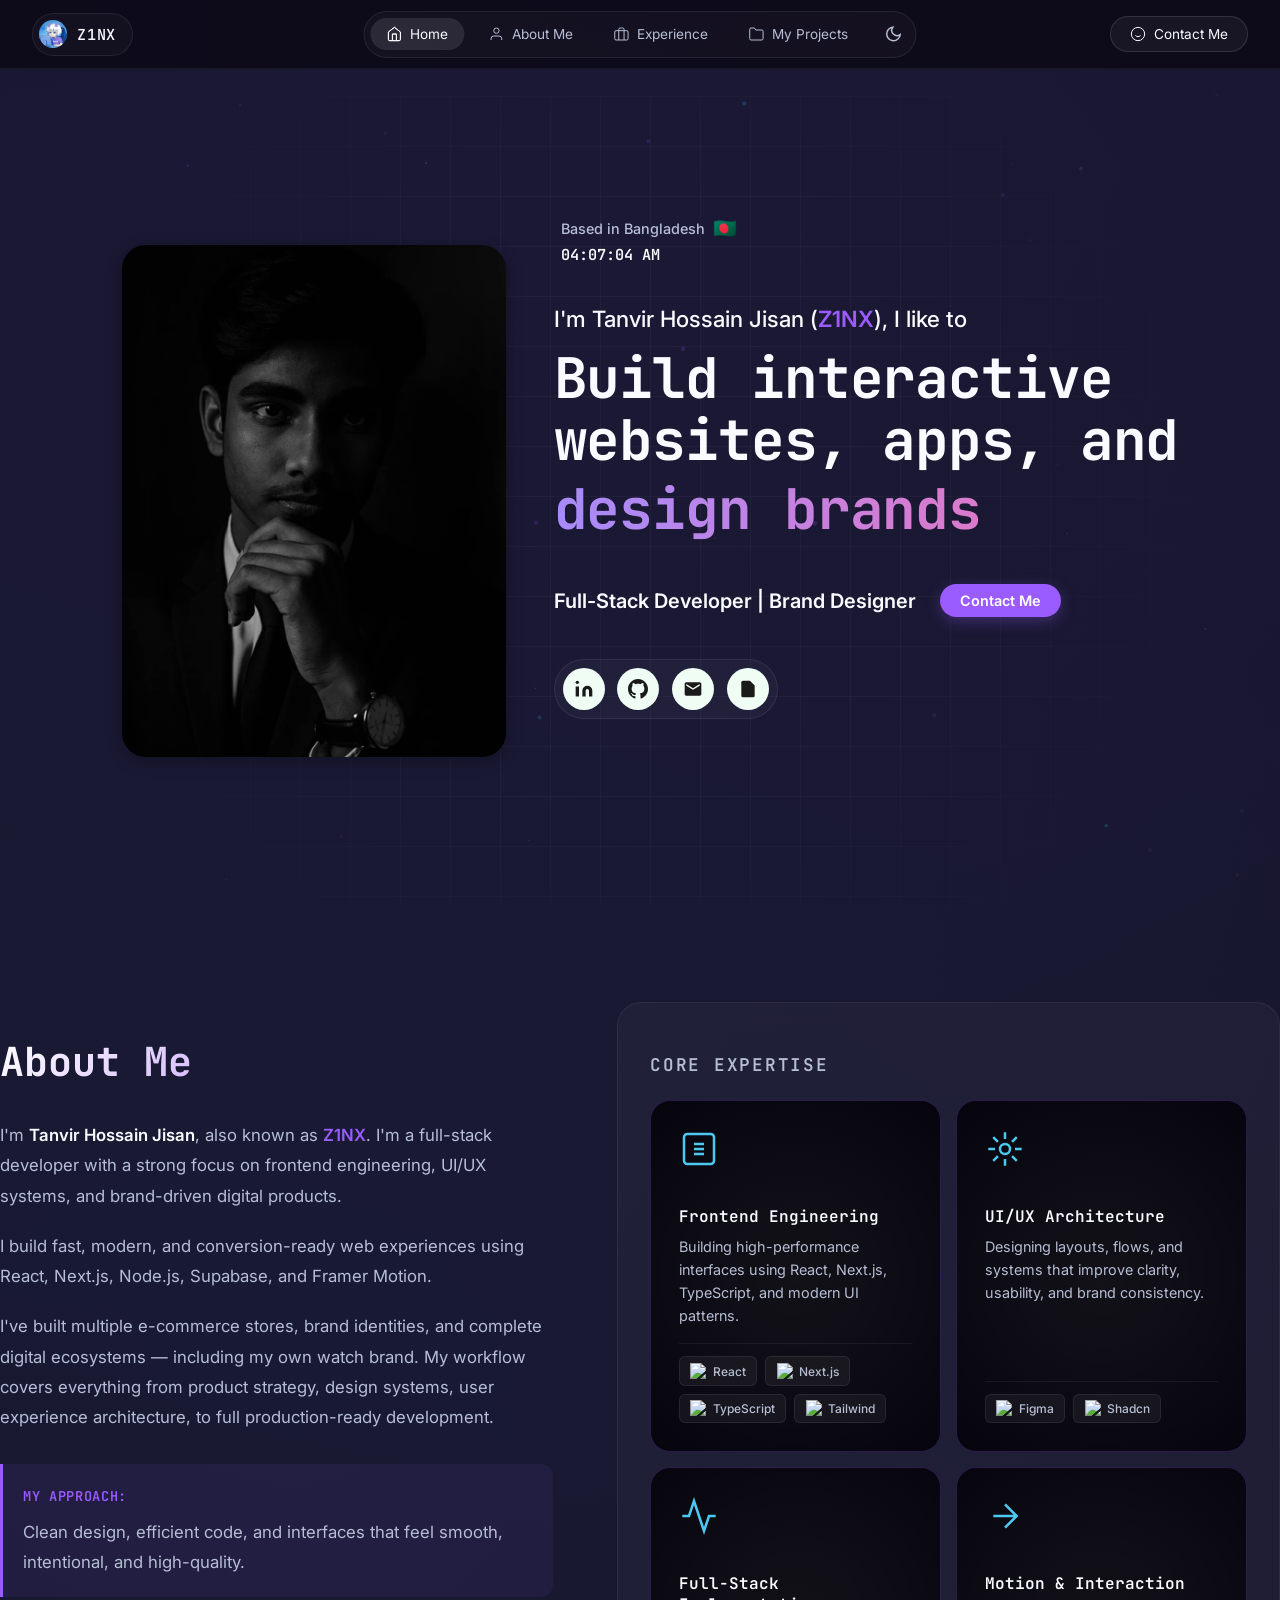
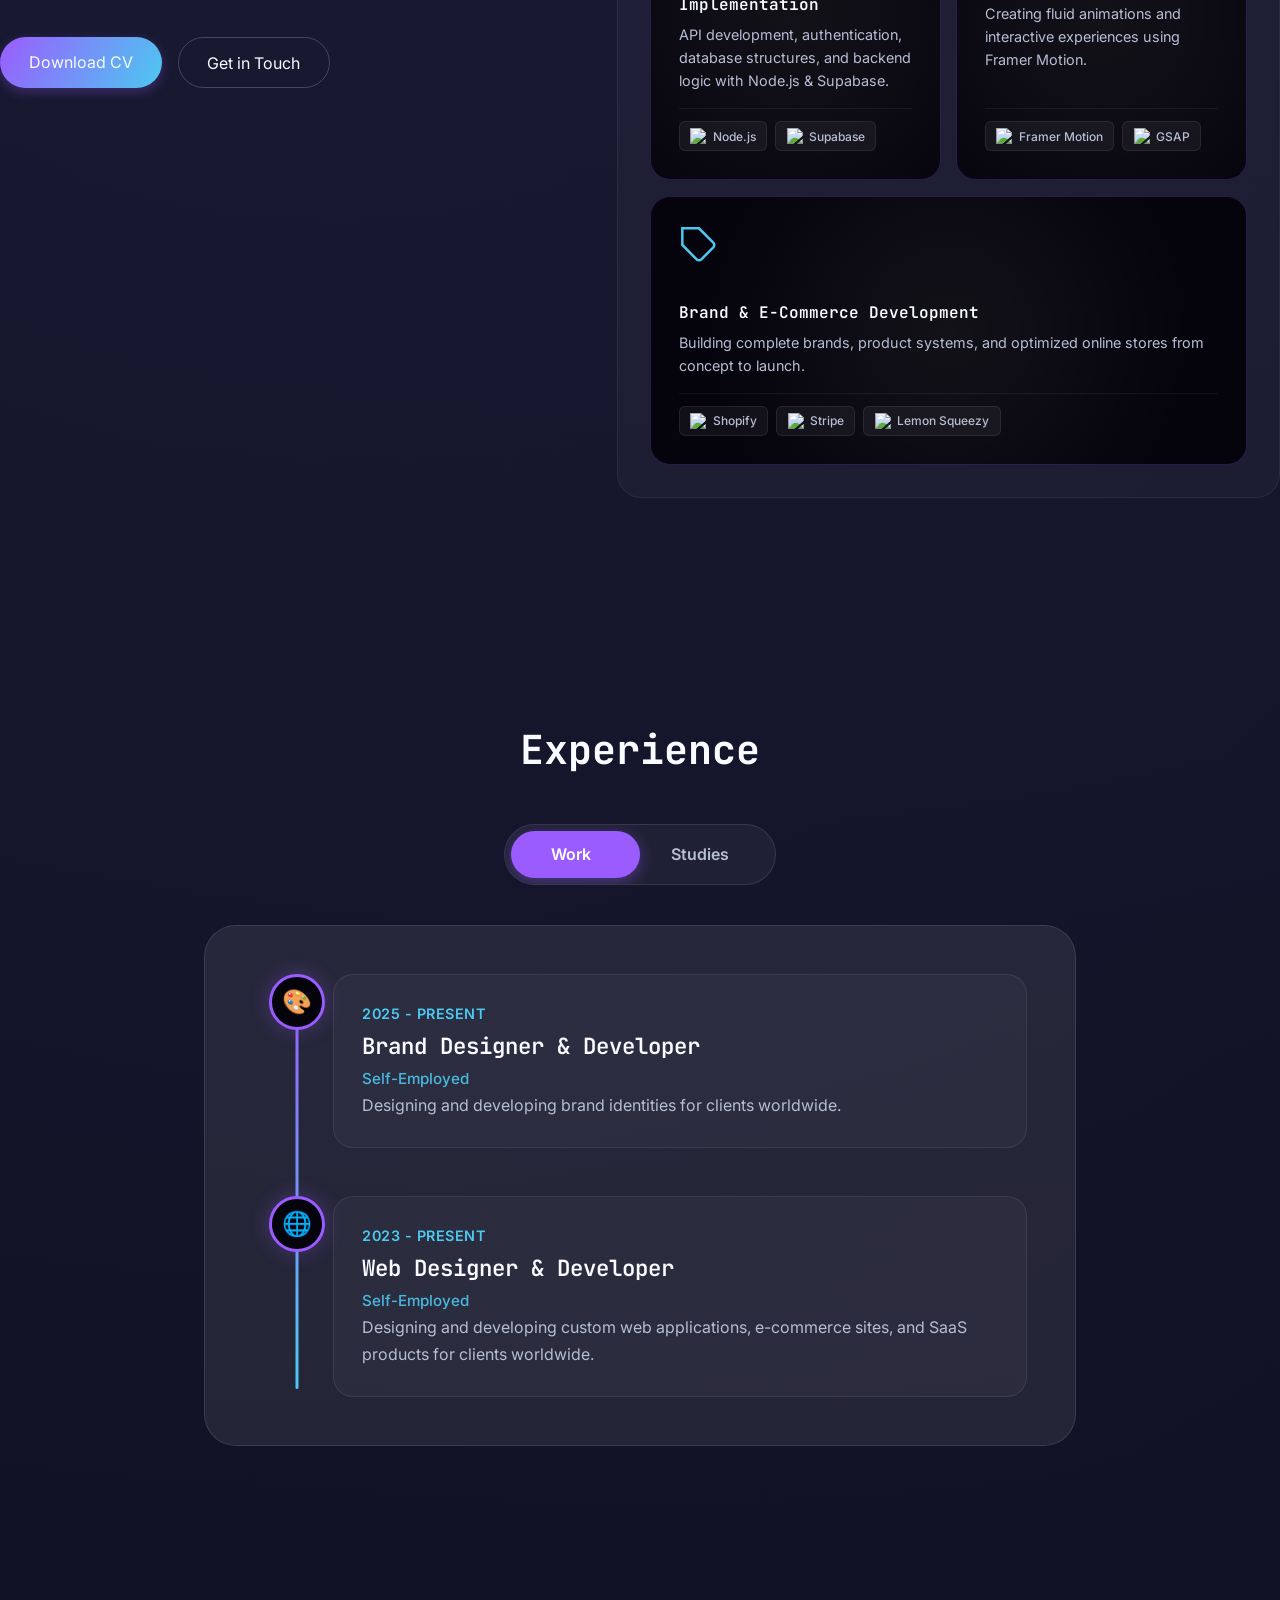
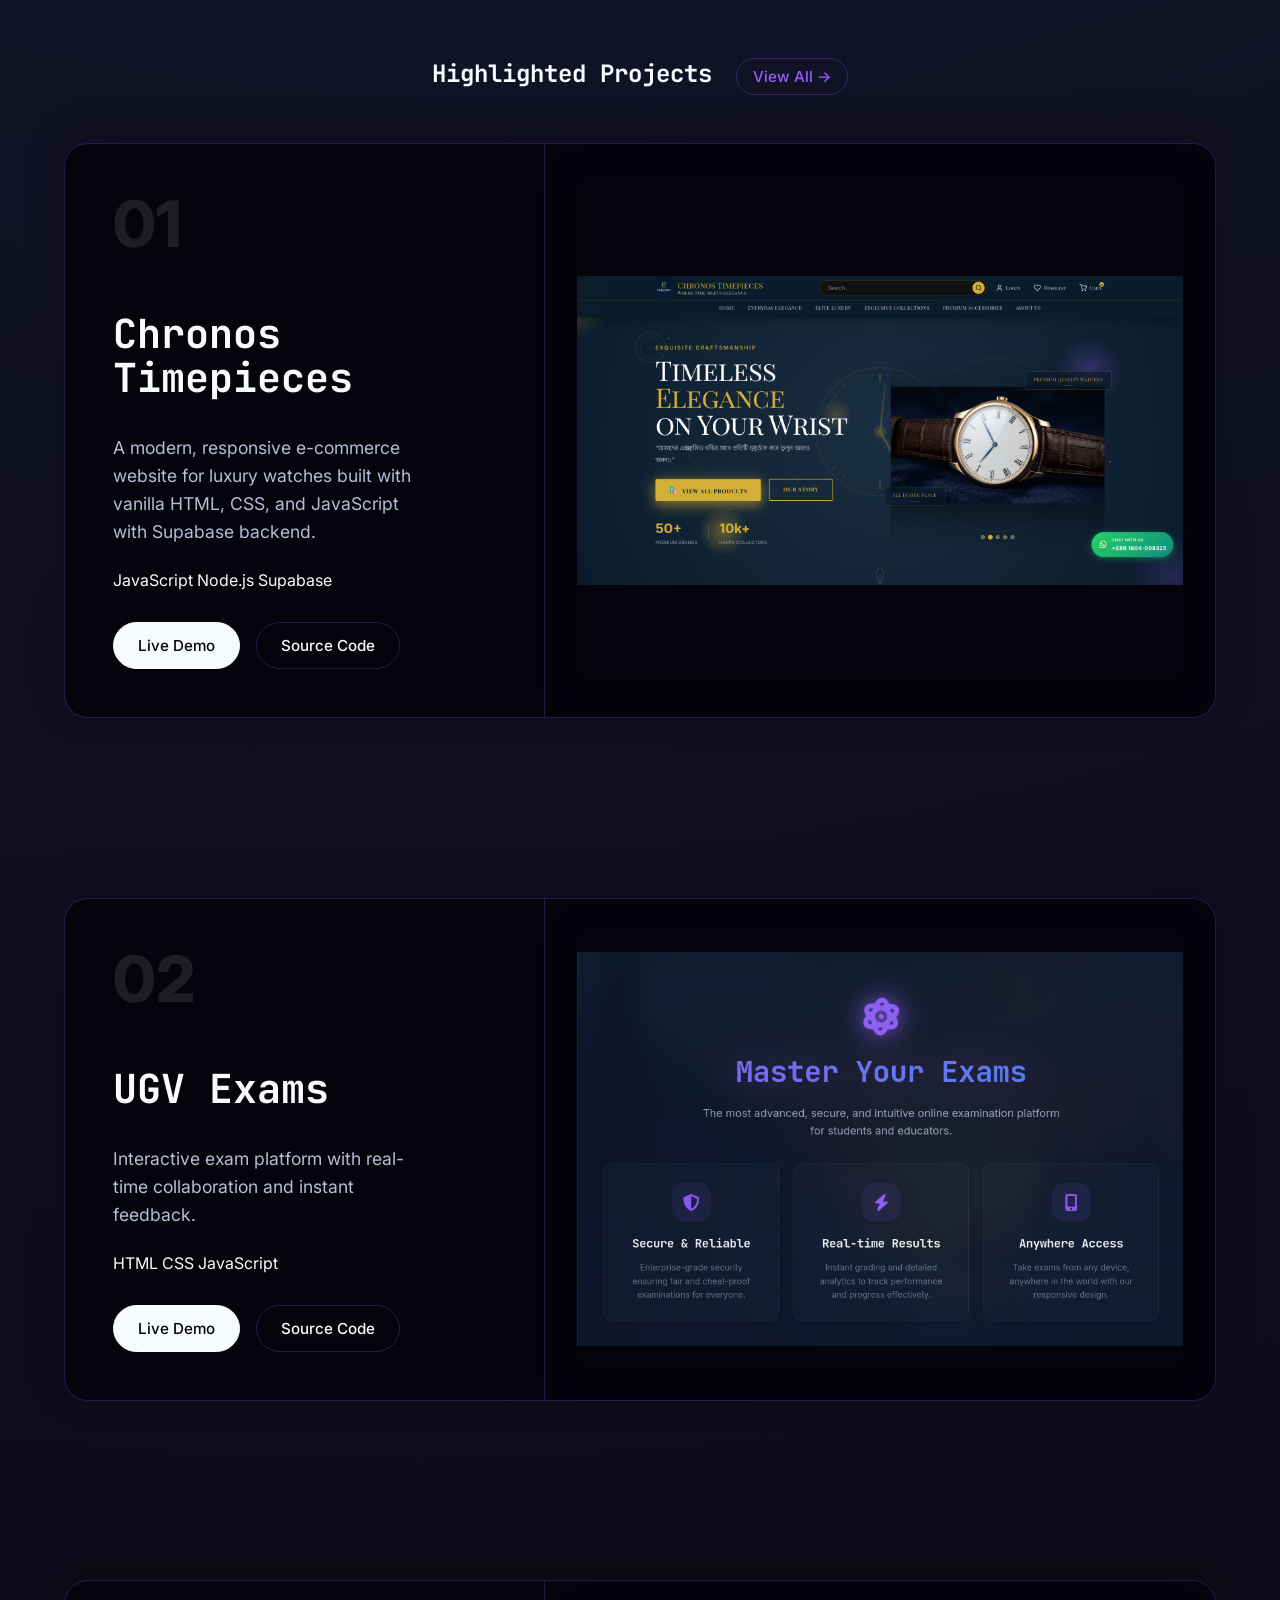
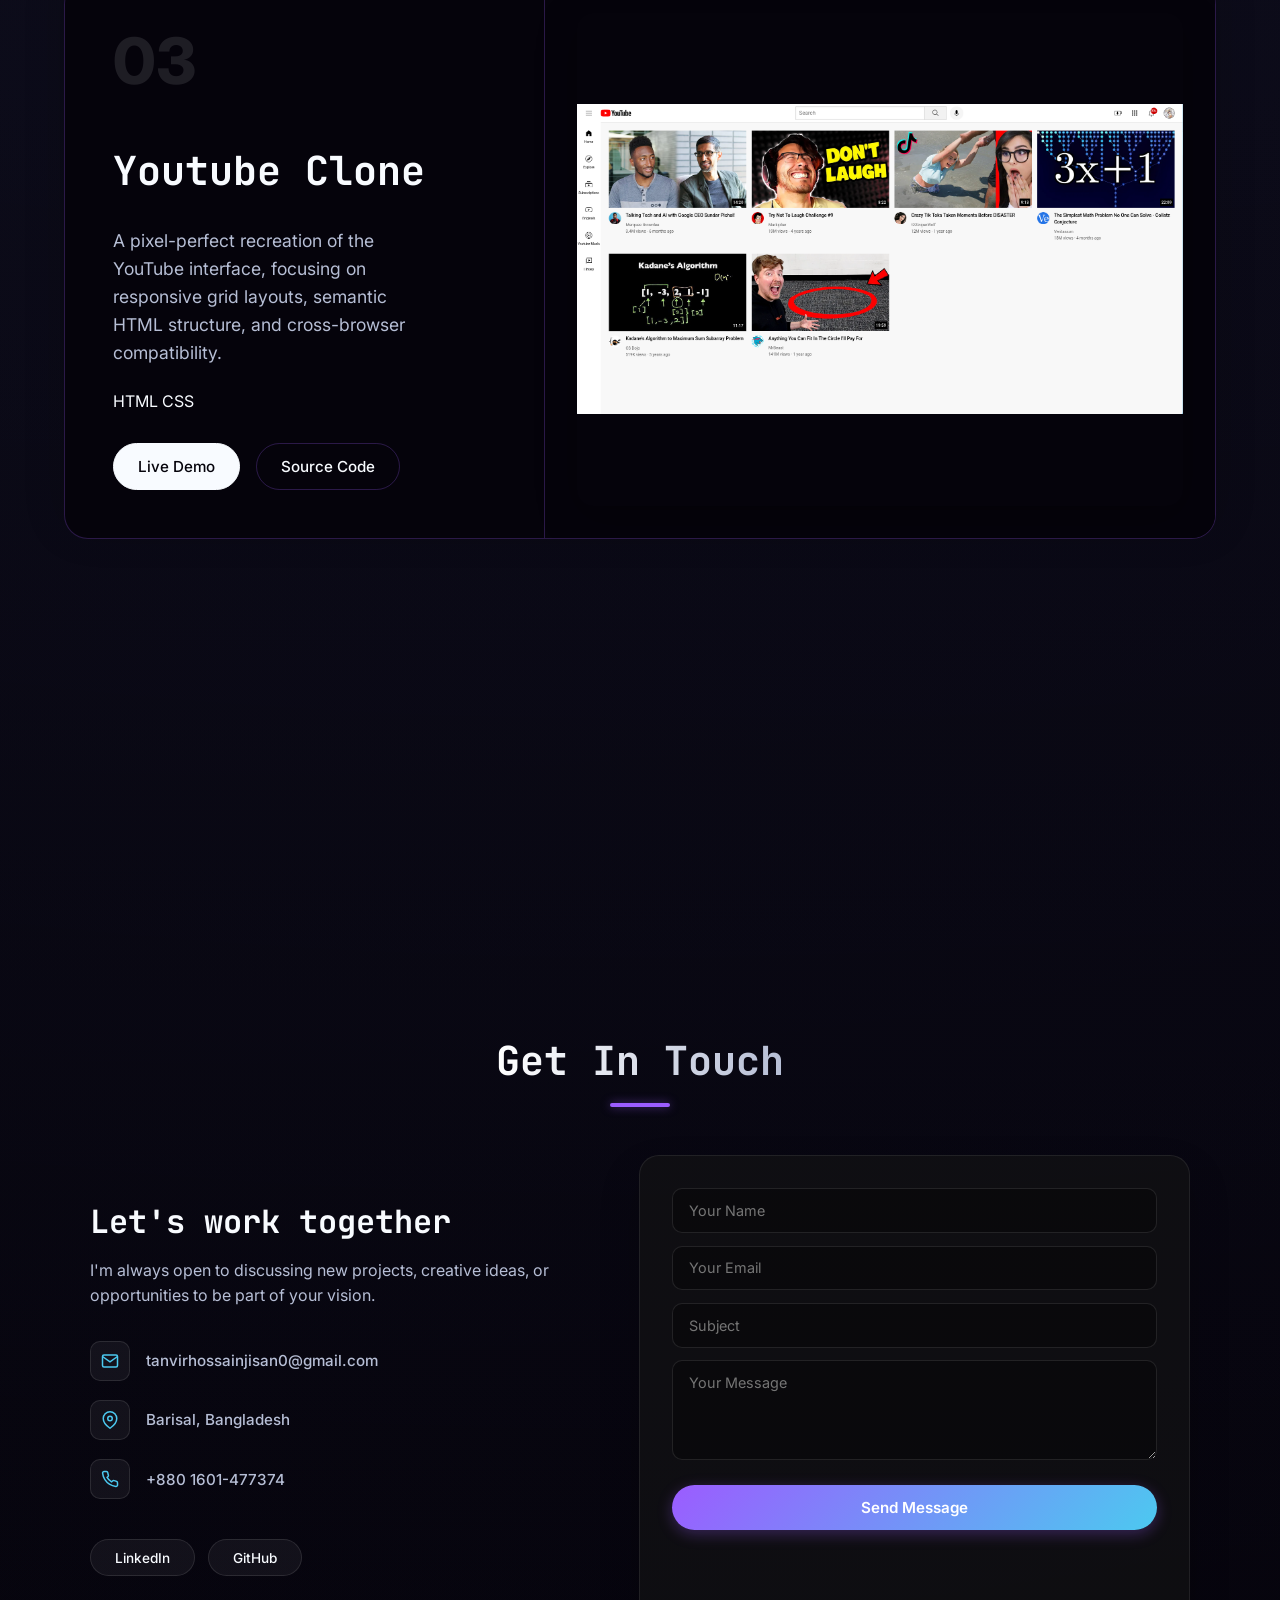
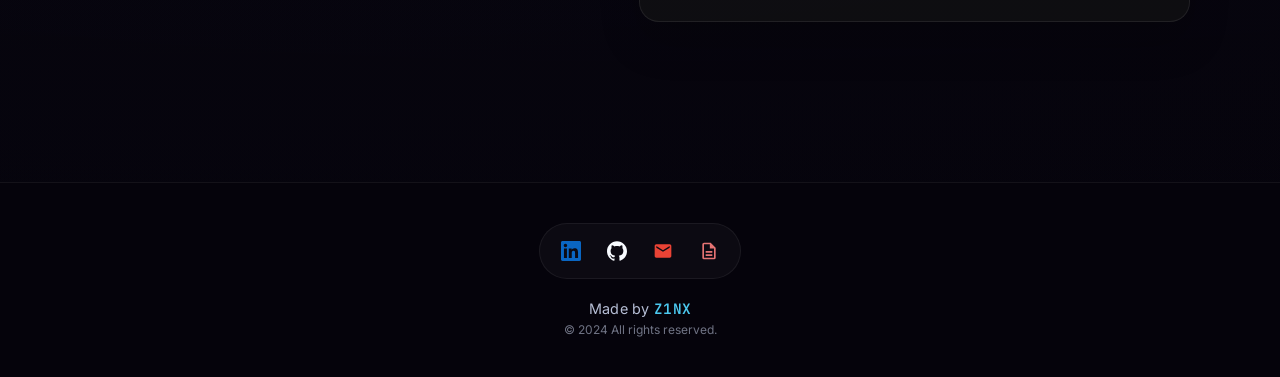
==== commit 7ba9babb: "Redesign contact section and adjust hero layout" ====
--- a/index.html
+++ b/index.html
@@ -454,34 +454,82 @@
 
 
       <section id="contact" class="contact section reveal-element">
-        <div class="contact-header">
-          <span class="contact-status">✓ Currently accepting projects</span>
-          <h2>Let's Build Something Amazing</h2>
-          <p class="contact-intro">Have a project in mind or want to collaborate? I'd love to hear from you. Drop me a message and I'll get back to you within 24 hours.</p>
-          <a href="mailto:tanvirhossainjisan0@gmail.com" class="contact-email">
-            <svg viewBox="0 0 24 24" fill="none" stroke="currentColor" stroke-width="2" width="20" height="20">
-              <path d="M20 4H4c-1.1 0-1.99.9-1.99 2L2 18c0 1.1.9 2 2 2h16c1.1 0 2-.9 2-2V6c0-1.1-.9-2-2-2zm0 4l-8 5-8-5V6l8 5 8-5v2z"/>
-            </svg>
-            tanvirhossainjisan0@gmail.com
-          </a>
-        </div>
-        <form class="contact-form" action="https://formspree.io/f/xrbdgvzl" method="POST" data-scroll>
-          <label>
-            Name
-            <input type="text" name="name" placeholder="Your name" required />
-          </label>
-          <label>
-            Email
-            <input type="email" name="email" placeholder="you@example.com" required />
-          </label>
-          <label>
-            Message
-            <textarea name="message" placeholder="Tell me about your project..." required></textarea>
-          </label>
-          <input type="hidden" name="_subject" value="New Contact Form Submission from Portfolio" />
-          <button type="submit" class="primary">Send Message →</button>
-          <p class="form-status" id="form-status"></p>
-        </form>
+        <div class="section-header text-center">
+          <h2 class="section-title">Get In Touch</h2>
+          <div class="section-line"></div>
+        </div>
+
+        <div class="contact-container">
+          <!-- Left Column: Contact Info -->
+          <div class="contact-content">
+            <h3>Let's work together</h3>
+            <p class="contact-text">
+              I'm always open to discussing new projects, creative ideas, or opportunities to be part of your vision.
+            </p>
+
+            <div class="contact-details">
+              <div class="contact-item">
+                <div class="icon-box">
+                  <svg viewBox="0 0 24 24" fill="none" stroke="currentColor" stroke-width="2">
+                    <path d="M4 4h16c1.1 0 2 .9 2 2v12c0 1.1-.9 2-2 2H4c-1.1 0-2-.9-2-2V6c0-1.1.9-2 2-2z"></path>
+                    <polyline points="22,6 12,13 2,6"></polyline>
+                  </svg>
+                </div>
+                <span>tanvirhossainjisan0@gmail.com</span>
+              </div>
+              
+              <div class="contact-item">
+                <div class="icon-box">
+                  <svg viewBox="0 0 24 24" fill="none" stroke="currentColor" stroke-width="2">
+                    <path d="M21 10c0 7-9 13-9 13s-9-6-9-13a9 9 0 0 1 18 0z"></path>
+                    <circle cx="12" cy="10" r="3"></circle>
+                  </svg>
+                </div>
+                <span>Barisal, Bangladesh</span>
+              </div>
+
+              <div class="contact-item">
+                <div class="icon-box">
+                  <svg viewBox="0 0 24 24" fill="none" stroke="currentColor" stroke-width="2">
+                    <path d="M22 16.92v3a2 2 0 0 1-2.18 2 19.79 19.79 0 0 1-8.63-3.07 19.5 19.5 0 0 1-6-6 19.79 19.79 0 0 1-3.07-8.67A2 2 0 0 1 4.11 2h3a2 2 0 0 1 2 1.72 12.84 12.84 0 0 0 .7 2.81 2 2 0 0 1-.45 2.11L8.09 9.91a16 16 0 0 0 6 6l1.27-1.27a2 2 0 0 1 2.11-.45 12.84 12.84 0 0 0 2.81.7A2 2 0 0 1 22 16.92z"></path>
+                  </svg>
+                </div>
+                <span>+880 1601-477374</span>
+              </div>
+            </div>
+
+            <div class="social-buttons">
+              <a href="https://www.linkedin.com/in/tanvir-hossain-jisan/" target="_blank" rel="noreferrer" class="social-btn">
+                LinkedIn
+              </a>
+              <a href="https://github.com/Z1NX-34" target="_blank" rel="noreferrer" class="social-btn">
+                GitHub
+              </a>
+              <!-- Added placeholder for Fiverr/Behance if user wants to add later -->
+            </div>
+          </div>
+
+          <!-- Right Column: Form -->
+          <div class="contact-form-wrapper">
+            <form class="contact-form" action="https://formspree.io/f/xrbdgvzl" method="POST">
+              <div class="form-group">
+                <input type="text" name="name" placeholder="Your Name" required />
+              </div>
+              <div class="form-group">
+                <input type="email" name="email" placeholder="Your Email" required />
+              </div>
+              <div class="form-group">
+                <input type="text" name="subject" placeholder="Subject" required />
+              </div>
+              <div class="form-group">
+                <textarea name="message" placeholder="Your Message" required></textarea>
+              </div>
+              <input type="hidden" name="_subject" value="New Contact Form Submission from Portfolio" />
+              <button type="submit" class="submit-btn">Send Message</button>
+              <p class="form-status" id="form-status"></p>
+            </form>
+          </div>
+        </div>
       </section>
     </main>
 
--- a/styles.css
+++ b/styles.css
@@ -58,7 +58,8 @@
 }
 
 /* Lenis Smooth Scroll Styles */
-html.lenis, html.lenis body {
+html.lenis,
+html.lenis body {
   height: auto;
 }
 
@@ -96,6 +97,75 @@
 /* Custom Scrollbar */
 ::-webkit-scrollbar {
   width: 10px;
+}
+
+/* Living Aurora Background */
+.aurora-background {
+  position: fixed;
+  inset: 0;
+  z-index: -1;
+  overflow: hidden;
+  pointer-events: none;
+  background: var(--bg);
+}
+
+.aurora-blob {
+  position: absolute;
+  border-radius: 50%;
+  filter: blur(80px);
+  opacity: 0.4;
+  animation: aurora-move 20s infinite alternate cubic-bezier(0.4, 0, 0.2, 1);
+}
+
+.blob-1 {
+  top: -10%;
+  left: -10%;
+  width: 50vw;
+  height: 50vw;
+  background: var(--purple);
+  animation-duration: 25s;
+}
+
+.blob-2 {
+  bottom: -10%;
+  right: -10%;
+  width: 60vw;
+  height: 60vw;
+  background: var(--blue);
+  animation-duration: 30s;
+  animation-delay: -5s;
+}
+
+.blob-3 {
+  top: 40%;
+  left: 40%;
+  width: 40vw;
+  height: 40vw;
+  background: var(--maroon);
+  opacity: 0.2;
+  animation-duration: 22s;
+  animation-delay: -10s;
+}
+
+@keyframes aurora-move {
+  0% {
+    transform: translate(0, 0) scale(1);
+  }
+  33% {
+    transform: translate(5%, 10%) scale(1.1);
+  }
+  66% {
+    transform: translate(-5%, 5%) scale(0.9);
+  }
+  100% {
+    transform: translate(0, 0) scale(1);
+  }
+}
+
+/* Light Theme Adjustment */
+[data-theme="light"] .aurora-blob {
+  opacity: 0.15;
+  filter: blur(100px);
 }
 
 ::-webkit-scrollbar-track {
@@ -224,7 +294,7 @@
   justify-content: space-between;
   align-items: center;
   z-index: 1000;
-  
+
   background: rgba(5, 3, 11, 0.6);
   border-bottom: 1px solid rgba(255, 255, 255, 0.05);
   transform: translateZ(0);
@@ -262,13 +332,13 @@
   font-size: 0.95rem;
   color: var(--text);
   text-decoration: none;
-  
+
   /* Pill styles */
   background: rgba(255, 255, 255, 0.03);
   border: 1px solid rgba(255, 255, 255, 0.08);
   border-radius: 100px;
   padding: 0.4rem 1rem 0.4rem 0.4rem;
-  
+
   transition: all 0.3s ease;
 }
 
@@ -309,7 +379,6 @@
   border: 1px solid rgba(255, 255, 255, 0.08);
   border-radius: 100px;
   padding: 0.35rem;
-  
 }
 
 [data-theme="light"] .main-nav {
@@ -470,8 +539,10 @@
 .hero-grid-bg {
   position: absolute;
   inset: 0;
-  background-image: 
-    linear-gradient(rgba(255, 255, 255, 0.03) 1px, transparent 1px),
+  background-image: linear-gradient(
+      rgba(255, 255, 255, 0.03) 1px,
+      transparent 1px
+    ),
     linear-gradient(90deg, rgba(255, 255, 255, 0.03) 1px, transparent 1px);
   background-size: 50px 50px;
   z-index: -1;
@@ -479,8 +550,7 @@
 }
 
 [data-theme="light"] .hero-grid-bg {
-  background-image: 
-    linear-gradient(rgba(0, 0, 0, 0.03) 1px, transparent 1px),
+  background-image: linear-gradient(rgba(0, 0, 0, 0.03) 1px, transparent 1px),
     linear-gradient(90deg, rgba(0, 0, 0, 0.03) 1px, transparent 1px);
 }
 
@@ -499,8 +569,6 @@
   pointer-events: none; /* Let clicks pass through */
 }
 
-
-
 .hero-info-group {
   display: flex;
   flex-direction: column;
@@ -576,11 +644,10 @@
   }
 }
 
-
 .hero-grid {
   display: grid;
   grid-template-columns: 1fr 1.5fr;
-  gap: 4rem;
+  gap: 3rem; /* Reduced gap */
   align-items: center;
   width: min(1200px, 92vw);
   margin: 0 auto;
@@ -589,7 +656,7 @@
 /* Hero Visual (Left Side) */
 .hero-visual {
   display: flex;
-  justify-content: center;
+  justify-content: flex-end; /* Moved to right to reduce gap */
   align-items: center;
 }
 
@@ -713,7 +780,6 @@
   background: rgba(255, 255, 255, 0.03);
   border: 1px solid rgba(255, 255, 255, 0.08);
   border-radius: 100px;
-  
 }
 
 [data-theme="light"] .hero-socials {
@@ -770,7 +836,7 @@
   .hero-title .highlight {
     justify-content: center;
   }
-  
+
   .pfp-frame {
     width: clamp(250px, 60vw, 350px);
   }
@@ -849,7 +915,7 @@
 }
 
 .about-bio h2 {
-  font-family: 'JetBrains Mono', monospace;
+  font-family: "JetBrains Mono", monospace;
   font-size: clamp(2rem, 4vw, 2.5rem);
   font-weight: 700;
   margin-bottom: 2rem;
@@ -890,7 +956,7 @@
 
 .philosophy-label {
   display: block;
-  font-family: 'JetBrains Mono', monospace;
+  font-family: "JetBrains Mono", monospace;
   font-size: 0.85rem;
   color: var(--purple);
   font-weight: 600;
@@ -919,7 +985,7 @@
 }
 
 .skills-heading {
-  font-family: 'JetBrains Mono', monospace;
+  font-family: "JetBrains Mono", monospace;
   font-size: 1.1rem;
   font-weight: 600;
   color: var(--muted);
@@ -992,7 +1058,7 @@
 }
 
 .skill-card h4 {
-  font-family: 'JetBrains Mono', monospace;
+  font-family: "JetBrains Mono", monospace;
   font-size: 1rem;
   font-weight: 600;
   color: var(--text);
@@ -1432,18 +1498,18 @@
   .experience-tabs {
     width: 100%;
   }
-  
+
   .exp-tab {
     flex: 1;
     text-align: center;
     padding: 0.85rem 1.5rem;
     font-size: 1rem;
   }
-  
+
   .experience-content {
     padding: 2rem 1.5rem;
   }
-  
+
   .timeline {
     padding-left: 4rem;
   }
@@ -1451,7 +1517,7 @@
   .timeline::before {
     left: 1.25rem;
   }
-  
+
   .timeline-icon {
     left: -3rem;
     width: 2.75rem;
@@ -1534,13 +1600,27 @@
 }
 
 /* Stacking Logic */
-.tree-item:nth-child(1) { top: 15vh; z-index: 1; }
-.tree-item:nth-child(2) { top: 17vh; z-index: 2; }
-.tree-item:nth-child(3) { top: 19vh; z-index: 3; }
-.tree-item:nth-child(4) { top: 21vh; z-index: 4; }
+.tree-item:nth-child(1) {
+  top: 15vh;
+  z-index: 1;
+}
+.tree-item:nth-child(2) {
+  top: 17vh;
+  z-index: 2;
+}
+.tree-item:nth-child(3) {
+  top: 19vh;
+  z-index: 3;
+}
+.tree-item:nth-child(4) {
+  top: 21vh;
+  z-index: 4;
+}
 
 /* Remove old tree elements */
-.tree-branch, .tree-node, .tree-item::before {
+.tree-branch,
+.tree-node,
+.tree-item::before {
   display: none;
 }
 
@@ -1694,7 +1774,7 @@
     border-left: none;
     border-top: 1px solid var(--card-border);
   }
-  
+
   .tree-content {
     padding: 2rem;
   }
@@ -1921,112 +2001,229 @@
   color: var(--blue);
 }
 
+/* ===== CONTACT SECTION REDESIGN ===== */
 .contact {
+  position: relative;
+  overflow: hidden;
+  scroll-margin-top: 120px; /* Fix for navbar covering content */
+}
+
+.section-header {
   text-align: center;
-}
-
-.contact-header {
+  margin-bottom: 3rem; /* Reduced from 4rem */
+}
+
+.section-title {
+  font-size: 2.5rem;
+  font-weight: 700;
+  margin-bottom: 1rem;
+  background: linear-gradient(to right, #fff, #b6bed5);
+  -webkit-background-clip: text;
+  background-clip: text;
+  color: transparent;
+  display: inline-block;
+}
+
+.section-line {
+  width: 60px;
+  height: 4px;
+  background: var(--purple);
+  margin: 0 auto;
+  border-radius: 2px;
+  box-shadow: 0 0 10px rgba(155, 92, 255, 0.5);
+}
+
+.contact-container {
+  display: grid;
+  grid-template-columns: 1fr 1.1fr; /* Adjusted ratio */
+  gap: 3rem; /* Reduced gap */
+  max-width: 1100px; /* Slightly tighter width */
+  margin: 0 auto;
+  align-items: start; /* Align to top */
+}
+
+/* Left Column */
+.contact-content {
+  text-align: left;
+  padding-top: 1rem; /* Visual alignment with form */
+}
+
+.contact-content h3 {
+  font-size: 2rem;
+  font-weight: 700;
+  margin-bottom: 0.8rem;
+  color: var(--text);
+  line-height: 1.2;
+}
+
+.contact-text {
+  color: var(--muted);
+  font-size: 1rem;
+  line-height: 1.6;
   margin-bottom: 2rem;
-}
-
-.contact-status {
-  display: inline-block;
-  background: rgba(76, 201, 240, 0.1);
+  max-width: 95%;
+}
+
+.contact-details {
+  display: flex;
+  flex-direction: column;
+  gap: 1.2rem;
+  margin-bottom: 2.5rem;
+}
+
+.contact-item {
+  display: flex;
+  align-items: center;
+  gap: 1rem;
+}
+
+.icon-box {
+  width: 40px; /* Smaller icon box */
+  height: 40px;
+  background: rgba(255, 255, 255, 0.05);
+  border: 1px solid rgba(255, 255, 255, 0.1);
+  border-radius: 10px;
+  display: flex;
+  align-items: center;
+  justify-content: center;
   color: var(--blue);
-  padding: 0.5rem 1rem;
-  border-radius: 2rem;
-  font-size: 0.85rem;
-  font-weight: 500;
-  margin-bottom: 1.5rem;
-  border: 1px solid rgba(76, 201, 240, 0.2);
-}
-
-.contact-header h2 {
-  margin-bottom: 1rem;
-}
-
-.contact-intro {
-  color: var(--muted);
-  font-size: 1.1rem;
-  line-height: 1.7;
-  max-width: 550px;
-  margin: 0 auto 1.5rem;
-}
-
-.contact-email {
-  display: inline-flex;
-  align-items: center;
-  gap: 0.5rem;
-  color: var(--purple);
-  text-decoration: none;
-  font-size: 1rem;
-  font-weight: 500;
-  padding: 0.75rem 1.25rem;
-  background: rgba(155, 92, 255, 0.1);
-  border-radius: 0.75rem;
-  border: 1px solid rgba(155, 92, 255, 0.2);
   transition: all 0.3s ease;
 }
 
-.contact-email:hover {
+.contact-item:hover .icon-box {
   background: var(--purple);
   color: #fff;
   border-color: var(--purple);
-}
-
-.contact-email svg {
-  stroke: currentColor;
+  box-shadow: 0 0 15px rgba(155, 92, 255, 0.4);
+}
+
+.icon-box svg {
+  width: 18px;
+  height: 18px;
+}
+
+.contact-item span {
+  color: var(--muted);
+  font-size: 0.95rem;
+  font-weight: 500;
+}
+
+.social-buttons {
+  display: flex;
+  gap: 0.8rem;
+  flex-wrap: wrap;
+}
+
+.social-btn {
+  padding: 0.6rem 1.5rem;
+  background: rgba(255, 255, 255, 0.05);
+  border: 1px solid rgba(255, 255, 255, 0.1);
+  border-radius: 100px;
+  color: var(--text);
+  text-decoration: none;
+  font-size: 0.85rem;
+  font-weight: 500;
+  transition: all 0.3s ease;
+}
+
+.social-btn:hover {
+  background: var(--text);
+  color: var(--bg);
+  transform: translateY(-3px);
+  box-shadow: 0 5px 15px rgba(255, 255, 255, 0.1);
+}
+
+[data-theme="light"] .social-btn:hover {
+  background: var(--purple);
+  color: #fff;
+}
+
+/* Right Column (Form) */
+.contact-form-wrapper {
+  background: rgba(20, 20, 20, 0.6);
+  padding: 2rem; /* Reduced padding */
+  padding-bottom: 1.5rem; /* Specifically reduced bottom padding */
+  border-radius: 20px;
+  border: 1px solid rgba(255, 255, 255, 0.08);
+  box-shadow: 0 20px 40px rgba(0, 0, 0, 0.2);
+  backdrop-filter: blur(10px);
+}
+
+[data-theme="light"] .contact-form-wrapper {
+  background: rgba(255, 255, 255, 0.8);
+  border-color: rgba(0, 0, 0, 0.05);
+  box-shadow: 0 10px 30px rgba(0, 0, 0, 0.05);
 }
 
 .contact-form {
-  margin: 2rem auto;
-  max-width: 600px;
   display: flex;
   flex-direction: column;
-  gap: 1.2rem;
-  background: var(--glass);
-  padding: 2rem;
-  border-radius: 1.5rem;
-  border: 1px solid rgba(255, 255, 255, 0.08);
-  box-shadow: var(--shadow);
-}
-
-.contact-form label {
-  text-align: left;
-  display: flex;
-  flex-direction: column;
-  gap: 0.5rem;
-  color: var(--muted);
-}
-
-.contact-form input,
-.contact-form textarea {
-  background: var(--input-bg);
+  gap: 0.8rem; /* Tighter gap */
+  margin: 0;
+  background: transparent;
+  padding: 0;
+  border: none;
+  box-shadow: none;
+  max-width: 100%;
+}
+
+.form-group input,
+.form-group textarea {
+  width: 100%;
+  background: rgba(0, 0, 0, 0.3);
   border: 1px solid rgba(255, 255, 255, 0.1);
-  border-radius: 0.8rem;
-  padding: 0.9rem;
+  border-radius: 10px;
+  padding: 0.8rem 1rem; /* Smaller padding */
   color: var(--text);
-  font-family: inherit;
-  transition: border 0.3s, box-shadow 0.3s;
-}
-
-.contact-form input:focus,
-.contact-form textarea:focus {
+  font-family: var(--font-sans);
+  font-size: 0.9rem;
+  transition: all 0.3s ease;
+}
+
+[data-theme="light"] .form-group input,
+[data-theme="light"] .form-group textarea {
+  background: rgba(0, 0, 0, 0.03);
+  border-color: rgba(0, 0, 0, 0.08);
+  color: var(--text);
+}
+
+.form-group textarea {
+  min-height: 100px; /* Reduced height */
+  resize: vertical;
+}
+
+.form-group input:focus,
+.form-group textarea:focus {
   outline: none;
-  border-color: var(--blue);
-  box-shadow: 0 0 15px rgba(76, 201, 240, 0.4);
-  transform: translateY(-1px);
-}
-
-.contact-form input:focus-visible,
-.contact-form textarea:focus-visible {
-  outline: 2px solid var(--blue);
-  outline-offset: 2px;
-}
-
-.contact-form textarea {
-  min-height: 140px;
-  resize: vertical;
+  border-color: var(--purple);
+  background: rgba(0, 0, 0, 0.5);
+  box-shadow: 0 0 0 4px rgba(155, 92, 255, 0.1);
+}
+
+[data-theme="light"] .form-group input:focus,
+[data-theme="light"] .form-group textarea:focus {
+  background: #fff;
+}
+
+.submit-btn {
+  width: 100%;
+  padding: 0.8rem;
+  background: linear-gradient(135deg, var(--purple), var(--blue));
+  border: none;
+  border-radius: 100px;
+  color: white;
+  font-weight: 600;
+  font-size: 0.95rem;
+  cursor: pointer;
+  transition: all 0.3s ease;
+  margin-top: 0.5rem;
+  box-shadow: 0 4px 15px rgba(155, 92, 255, 0.3);
+}
+
+.submit-btn:hover {
+  transform: translateY(-2px);
+  box-shadow: 0 8px 25px rgba(155, 92, 255, 0.5);
+  filter: brightness(1.1);
 }
 
 .form-status {
@@ -2056,42 +2253,32 @@
   border: 1px solid rgba(161, 0, 84, 0.3);
 }
 
-.contact-links {
-  display: flex;
-  justify-content: center;
-  gap: 2rem;
-  flex-wrap: wrap;
-}
-
-.contact-links a {
-  color: var(--muted);
-  text-decoration: none;
-  transition: color 0.3s, text-shadow 0.3s, transform 0.3s;
-  display: inline-flex;
-  align-items: center;
-  gap: 0.5rem;
-  padding: 0.6rem 1rem;
-  border-radius: 999px;
-  border: 1px solid transparent;
-}
-
-.contact-links a:hover {
-  color: var(--text);
-  text-shadow: 0 0 12px rgba(161, 0, 84, 0.7);
-  transform: translateY(-4px);
-  border-color: rgba(255, 255, 255, 0.1);
-}
-
-.contact-links .icon {
-  width: 1.2rem;
-  height: 1.2rem;
-  display: inline-flex;
-}
-
-.contact-links svg {
-  fill: currentColor;
-  width: 100%;
-  height: 100%;
+/* Responsive */
+@media (max-width: 968px) {
+  .contact-container {
+    grid-template-columns: 1fr;
+    gap: 3rem;
+  }
+  
+  .contact-content {
+    text-align: center;
+  }
+  
+  .contact-text {
+    margin: 0 auto 2.5rem;
+  }
+  
+  .contact-details {
+    align-items: center;
+  }
+  
+  .social-buttons {
+    justify-content: center;
+  }
+  
+  .contact-form-wrapper {
+    padding: 2rem;
+  }
 }
 
 /* Cinematic Scroll Animations */
@@ -2110,11 +2297,21 @@
 }
 
 /* Staggered Delays */
-.stagger-1 { transition-delay: 100ms; }
-.stagger-2 { transition-delay: 200ms; }
-.stagger-3 { transition-delay: 300ms; }
-.stagger-4 { transition-delay: 400ms; }
-.stagger-5 { transition-delay: 500ms; }
+.stagger-1 {
+  transition-delay: 100ms;
+}
+.stagger-2 {
+  transition-delay: 200ms;
+}
+.stagger-3 {
+  transition-delay: 300ms;
+}
+.stagger-4 {
+  transition-delay: 400ms;
+}
+.stagger-5 {
+  transition-delay: 500ms;
+}
 
 /* Hero Entrance Animation */
 @keyframes hero-enter {
@@ -2426,7 +2623,7 @@
 }
 
 .footer-social-icons a:nth-child(1) {
-  color: #0A66C2;
+  color: #0a66c2;
 }
 
 .footer-social-icons a:nth-child(2) {
@@ -2434,11 +2631,11 @@
 }
 
 .footer-social-icons a:nth-child(3) {
-  color: #EA4335;
+  color: #ea4335;
 }
 
 .footer-social-icons a:nth-child(4) {
-  color: #E57373;
+  color: #e57373;
 }
 
 .footer-social-icons a:hover {
--- a/styles.css
+++ b/styles.css
@@ -58,7 +58,8 @@
 }
 
 /* Lenis Smooth Scroll Styles */
-html.lenis, html.lenis body {
+html.lenis,
+html.lenis body {
   height: auto;
 }
 
@@ -96,6 +97,75 @@
 /* Custom Scrollbar */
 ::-webkit-scrollbar {
   width: 10px;
+}
+
+/* Living Aurora Background */
+.aurora-background {
+  position: fixed;
+  inset: 0;
+  z-index: -1;
+  overflow: hidden;
+  pointer-events: none;
+  background: var(--bg);
+}
+
+.aurora-blob {
+  position: absolute;
+  border-radius: 50%;
+  filter: blur(80px);
+  opacity: 0.4;
+  animation: aurora-move 20s infinite alternate cubic-bezier(0.4, 0, 0.2, 1);
+}
+
+.blob-1 {
+  top: -10%;
+  left: -10%;
+  width: 50vw;
+  height: 50vw;
+  background: var(--purple);
+  animation-duration: 25s;
+}
+
+.blob-2 {
+  bottom: -10%;
+  right: -10%;
+  width: 60vw;
+  height: 60vw;
+  background: var(--blue);
+  animation-duration: 30s;
+  animation-delay: -5s;
+}
+
+.blob-3 {
+  top: 40%;
+  left: 40%;
+  width: 40vw;
+  height: 40vw;
+  background: var(--maroon);
+  opacity: 0.2;
+  animation-duration: 22s;
+  animation-delay: -10s;
+}
+
+@keyframes aurora-move {
+  0% {
+    transform: translate(0, 0) scale(1);
+  }
+  33% {
+    transform: translate(5%, 10%) scale(1.1);
+  }
+  66% {
+    transform: translate(-5%, 5%) scale(0.9);
+  }
+  100% {
+    transform: translate(0, 0) scale(1);
+  }
+}
+
+/* Light Theme Adjustment */
+[data-theme="light"] .aurora-blob {
+  opacity: 0.15;
+  filter: blur(100px);
 }
 
 ::-webkit-scrollbar-track {
@@ -224,7 +294,7 @@
   justify-content: space-between;
   align-items: center;
   z-index: 1000;
-  
+
   background: rgba(5, 3, 11, 0.6);
   border-bottom: 1px solid rgba(255, 255, 255, 0.05);
   transform: translateZ(0);
@@ -262,13 +332,13 @@
   font-size: 0.95rem;
   color: var(--text);
   text-decoration: none;
-  
+
   /* Pill styles */
   background: rgba(255, 255, 255, 0.03);
   border: 1px solid rgba(255, 255, 255, 0.08);
   border-radius: 100px;
   padding: 0.4rem 1rem 0.4rem 0.4rem;
-  
+
   transition: all 0.3s ease;
 }
 
@@ -309,7 +379,6 @@
   border: 1px solid rgba(255, 255, 255, 0.08);
   border-radius: 100px;
   padding: 0.35rem;
-  
 }
 
 [data-theme="light"] .main-nav {
@@ -470,8 +539,10 @@
 .hero-grid-bg {
   position: absolute;
   inset: 0;
-  background-image: 
-    linear-gradient(rgba(255, 255, 255, 0.03) 1px, transparent 1px),
+  background-image: linear-gradient(
+      rgba(255, 255, 255, 0.03) 1px,
+      transparent 1px
+    ),
     linear-gradient(90deg, rgba(255, 255, 255, 0.03) 1px, transparent 1px);
   background-size: 50px 50px;
   z-index: -1;
@@ -479,8 +550,7 @@
 }
 
 [data-theme="light"] .hero-grid-bg {
-  background-image: 
-    linear-gradient(rgba(0, 0, 0, 0.03) 1px, transparent 1px),
+  background-image: linear-gradient(rgba(0, 0, 0, 0.03) 1px, transparent 1px),
     linear-gradient(90deg, rgba(0, 0, 0, 0.03) 1px, transparent 1px);
 }
 
@@ -499,8 +569,6 @@
   pointer-events: none; /* Let clicks pass through */
 }
 
-
-
 .hero-info-group {
   display: flex;
   flex-direction: column;
@@ -576,11 +644,10 @@
   }
 }
 
-
 .hero-grid {
   display: grid;
   grid-template-columns: 1fr 1.5fr;
-  gap: 4rem;
+  gap: 3rem; /* Reduced gap */
   align-items: center;
   width: min(1200px, 92vw);
   margin: 0 auto;
@@ -589,7 +656,7 @@
 /* Hero Visual (Left Side) */
 .hero-visual {
   display: flex;
-  justify-content: center;
+  justify-content: flex-end; /* Moved to right to reduce gap */
   align-items: center;
 }
 
@@ -713,7 +780,6 @@
   background: rgba(255, 255, 255, 0.03);
   border: 1px solid rgba(255, 255, 255, 0.08);
   border-radius: 100px;
-  
 }
 
 [data-theme="light"] .hero-socials {
@@ -770,7 +836,7 @@
   .hero-title .highlight {
     justify-content: center;
   }
-  
+
   .pfp-frame {
     width: clamp(250px, 60vw, 350px);
   }
@@ -849,7 +915,7 @@
 }
 
 .about-bio h2 {
-  font-family: 'JetBrains Mono', monospace;
+  font-family: "JetBrains Mono", monospace;
   font-size: clamp(2rem, 4vw, 2.5rem);
   font-weight: 700;
   margin-bottom: 2rem;
@@ -890,7 +956,7 @@
 
 .philosophy-label {
   display: block;
-  font-family: 'JetBrains Mono', monospace;
+  font-family: "JetBrains Mono", monospace;
   font-size: 0.85rem;
   color: var(--purple);
   font-weight: 600;
@@ -919,7 +985,7 @@
 }
 
 .skills-heading {
-  font-family: 'JetBrains Mono', monospace;
+  font-family: "JetBrains Mono", monospace;
   font-size: 1.1rem;
   font-weight: 600;
   color: var(--muted);
@@ -992,7 +1058,7 @@
 }
 
 .skill-card h4 {
-  font-family: 'JetBrains Mono', monospace;
+  font-family: "JetBrains Mono", monospace;
   font-size: 1rem;
   font-weight: 600;
   color: var(--text);
@@ -1432,18 +1498,18 @@
   .experience-tabs {
     width: 100%;
   }
-  
+
   .exp-tab {
     flex: 1;
     text-align: center;
     padding: 0.85rem 1.5rem;
     font-size: 1rem;
   }
-  
+
   .experience-content {
     padding: 2rem 1.5rem;
   }
-  
+
   .timeline {
     padding-left: 4rem;
   }
@@ -1451,7 +1517,7 @@
   .timeline::before {
     left: 1.25rem;
   }
-  
+
   .timeline-icon {
     left: -3rem;
     width: 2.75rem;
@@ -1534,13 +1600,27 @@
 }
 
 /* Stacking Logic */
-.tree-item:nth-child(1) { top: 15vh; z-index: 1; }
-.tree-item:nth-child(2) { top: 17vh; z-index: 2; }
-.tree-item:nth-child(3) { top: 19vh; z-index: 3; }
-.tree-item:nth-child(4) { top: 21vh; z-index: 4; }
+.tree-item:nth-child(1) {
+  top: 15vh;
+  z-index: 1;
+}
+.tree-item:nth-child(2) {
+  top: 17vh;
+  z-index: 2;
+}
+.tree-item:nth-child(3) {
+  top: 19vh;
+  z-index: 3;
+}
+.tree-item:nth-child(4) {
+  top: 21vh;
+  z-index: 4;
+}
 
 /* Remove old tree elements */
-.tree-branch, .tree-node, .tree-item::before {
+.tree-branch,
+.tree-node,
+.tree-item::before {
   display: none;
 }
 
@@ -1694,7 +1774,7 @@
     border-left: none;
     border-top: 1px solid var(--card-border);
   }
-  
+
   .tree-content {
     padding: 2rem;
   }
@@ -1921,112 +2001,229 @@
   color: var(--blue);
 }
 
+/* ===== CONTACT SECTION REDESIGN ===== */
 .contact {
+  position: relative;
+  overflow: hidden;
+  scroll-margin-top: 120px; /* Fix for navbar covering content */
+}
+
+.section-header {
   text-align: center;
-}
-
-.contact-header {
+  margin-bottom: 3rem; /* Reduced from 4rem */
+}
+
+.section-title {
+  font-size: 2.5rem;
+  font-weight: 700;
+  margin-bottom: 1rem;
+  background: linear-gradient(to right, #fff, #b6bed5);
+  -webkit-background-clip: text;
+  background-clip: text;
+  color: transparent;
+  display: inline-block;
+}
+
+.section-line {
+  width: 60px;
+  height: 4px;
+  background: var(--purple);
+  margin: 0 auto;
+  border-radius: 2px;
+  box-shadow: 0 0 10px rgba(155, 92, 255, 0.5);
+}
+
+.contact-container {
+  display: grid;
+  grid-template-columns: 1fr 1.1fr; /* Adjusted ratio */
+  gap: 3rem; /* Reduced gap */
+  max-width: 1100px; /* Slightly tighter width */
+  margin: 0 auto;
+  align-items: start; /* Align to top */
+}
+
+/* Left Column */
+.contact-content {
+  text-align: left;
+  padding-top: 1rem; /* Visual alignment with form */
+}
+
+.contact-content h3 {
+  font-size: 2rem;
+  font-weight: 700;
+  margin-bottom: 0.8rem;
+  color: var(--text);
+  line-height: 1.2;
+}
+
+.contact-text {
+  color: var(--muted);
+  font-size: 1rem;
+  line-height: 1.6;
   margin-bottom: 2rem;
-}
-
-.contact-status {
-  display: inline-block;
-  background: rgba(76, 201, 240, 0.1);
+  max-width: 95%;
+}
+
+.contact-details {
+  display: flex;
+  flex-direction: column;
+  gap: 1.2rem;
+  margin-bottom: 2.5rem;
+}
+
+.contact-item {
+  display: flex;
+  align-items: center;
+  gap: 1rem;
+}
+
+.icon-box {
+  width: 40px; /* Smaller icon box */
+  height: 40px;
+  background: rgba(255, 255, 255, 0.05);
+  border: 1px solid rgba(255, 255, 255, 0.1);
+  border-radius: 10px;
+  display: flex;
+  align-items: center;
+  justify-content: center;
   color: var(--blue);
-  padding: 0.5rem 1rem;
-  border-radius: 2rem;
-  font-size: 0.85rem;
-  font-weight: 500;
-  margin-bottom: 1.5rem;
-  border: 1px solid rgba(76, 201, 240, 0.2);
-}
-
-.contact-header h2 {
-  margin-bottom: 1rem;
-}
-
-.contact-intro {
-  color: var(--muted);
-  font-size: 1.1rem;
-  line-height: 1.7;
-  max-width: 550px;
-  margin: 0 auto 1.5rem;
-}
-
-.contact-email {
-  display: inline-flex;
-  align-items: center;
-  gap: 0.5rem;
-  color: var(--purple);
-  text-decoration: none;
-  font-size: 1rem;
-  font-weight: 500;
-  padding: 0.75rem 1.25rem;
-  background: rgba(155, 92, 255, 0.1);
-  border-radius: 0.75rem;
-  border: 1px solid rgba(155, 92, 255, 0.2);
   transition: all 0.3s ease;
 }
 
-.contact-email:hover {
+.contact-item:hover .icon-box {
   background: var(--purple);
   color: #fff;
   border-color: var(--purple);
-}
-
-.contact-email svg {
-  stroke: currentColor;
+  box-shadow: 0 0 15px rgba(155, 92, 255, 0.4);
+}
+
+.icon-box svg {
+  width: 18px;
+  height: 18px;
+}
+
+.contact-item span {
+  color: var(--muted);
+  font-size: 0.95rem;
+  font-weight: 500;
+}
+
+.social-buttons {
+  display: flex;
+  gap: 0.8rem;
+  flex-wrap: wrap;
+}
+
+.social-btn {
+  padding: 0.6rem 1.5rem;
+  background: rgba(255, 255, 255, 0.05);
+  border: 1px solid rgba(255, 255, 255, 0.1);
+  border-radius: 100px;
+  color: var(--text);
+  text-decoration: none;
+  font-size: 0.85rem;
+  font-weight: 500;
+  transition: all 0.3s ease;
+}
+
+.social-btn:hover {
+  background: var(--text);
+  color: var(--bg);
+  transform: translateY(-3px);
+  box-shadow: 0 5px 15px rgba(255, 255, 255, 0.1);
+}
+
+[data-theme="light"] .social-btn:hover {
+  background: var(--purple);
+  color: #fff;
+}
+
+/* Right Column (Form) */
+.contact-form-wrapper {
+  background: rgba(20, 20, 20, 0.6);
+  padding: 2rem; /* Reduced padding */
+  padding-bottom: 1.5rem; /* Specifically reduced bottom padding */
+  border-radius: 20px;
+  border: 1px solid rgba(255, 255, 255, 0.08);
+  box-shadow: 0 20px 40px rgba(0, 0, 0, 0.2);
+  backdrop-filter: blur(10px);
+}
+
+[data-theme="light"] .contact-form-wrapper {
+  background: rgba(255, 255, 255, 0.8);
+  border-color: rgba(0, 0, 0, 0.05);
+  box-shadow: 0 10px 30px rgba(0, 0, 0, 0.05);
 }
 
 .contact-form {
-  margin: 2rem auto;
-  max-width: 600px;
   display: flex;
   flex-direction: column;
-  gap: 1.2rem;
-  background: var(--glass);
-  padding: 2rem;
-  border-radius: 1.5rem;
-  border: 1px solid rgba(255, 255, 255, 0.08);
-  box-shadow: var(--shadow);
-}
-
-.contact-form label {
-  text-align: left;
-  display: flex;
-  flex-direction: column;
-  gap: 0.5rem;
-  color: var(--muted);
-}
-
-.contact-form input,
-.contact-form textarea {
-  background: var(--input-bg);
+  gap: 0.8rem; /* Tighter gap */
+  margin: 0;
+  background: transparent;
+  padding: 0;
+  border: none;
+  box-shadow: none;
+  max-width: 100%;
+}
+
+.form-group input,
+.form-group textarea {
+  width: 100%;
+  background: rgba(0, 0, 0, 0.3);
   border: 1px solid rgba(255, 255, 255, 0.1);
-  border-radius: 0.8rem;
-  padding: 0.9rem;
+  border-radius: 10px;
+  padding: 0.8rem 1rem; /* Smaller padding */
   color: var(--text);
-  font-family: inherit;
-  transition: border 0.3s, box-shadow 0.3s;
-}
-
-.contact-form input:focus,
-.contact-form textarea:focus {
+  font-family: var(--font-sans);
+  font-size: 0.9rem;
+  transition: all 0.3s ease;
+}
+
+[data-theme="light"] .form-group input,
+[data-theme="light"] .form-group textarea {
+  background: rgba(0, 0, 0, 0.03);
+  border-color: rgba(0, 0, 0, 0.08);
+  color: var(--text);
+}
+
+.form-group textarea {
+  min-height: 100px; /* Reduced height */
+  resize: vertical;
+}
+
+.form-group input:focus,
+.form-group textarea:focus {
   outline: none;
-  border-color: var(--blue);
-  box-shadow: 0 0 15px rgba(76, 201, 240, 0.4);
-  transform: translateY(-1px);
-}
-
-.contact-form input:focus-visible,
-.contact-form textarea:focus-visible {
-  outline: 2px solid var(--blue);
-  outline-offset: 2px;
-}
-
-.contact-form textarea {
-  min-height: 140px;
-  resize: vertical;
+  border-color: var(--purple);
+  background: rgba(0, 0, 0, 0.5);
+  box-shadow: 0 0 0 4px rgba(155, 92, 255, 0.1);
+}
+
+[data-theme="light"] .form-group input:focus,
+[data-theme="light"] .form-group textarea:focus {
+  background: #fff;
+}
+
+.submit-btn {
+  width: 100%;
+  padding: 0.8rem;
+  background: linear-gradient(135deg, var(--purple), var(--blue));
+  border: none;
+  border-radius: 100px;
+  color: white;
+  font-weight: 600;
+  font-size: 0.95rem;
+  cursor: pointer;
+  transition: all 0.3s ease;
+  margin-top: 0.5rem;
+  box-shadow: 0 4px 15px rgba(155, 92, 255, 0.3);
+}
+
+.submit-btn:hover {
+  transform: translateY(-2px);
+  box-shadow: 0 8px 25px rgba(155, 92, 255, 0.5);
+  filter: brightness(1.1);
 }
 
 .form-status {
@@ -2056,42 +2253,32 @@
   border: 1px solid rgba(161, 0, 84, 0.3);
 }
 
-.contact-links {
-  display: flex;
-  justify-content: center;
-  gap: 2rem;
-  flex-wrap: wrap;
-}
-
-.contact-links a {
-  color: var(--muted);
-  text-decoration: none;
-  transition: color 0.3s, text-shadow 0.3s, transform 0.3s;
-  display: inline-flex;
-  align-items: center;
-  gap: 0.5rem;
-  padding: 0.6rem 1rem;
-  border-radius: 999px;
-  border: 1px solid transparent;
-}
-
-.contact-links a:hover {
-  color: var(--text);
-  text-shadow: 0 0 12px rgba(161, 0, 84, 0.7);
-  transform: translateY(-4px);
-  border-color: rgba(255, 255, 255, 0.1);
-}
-
-.contact-links .icon {
-  width: 1.2rem;
-  height: 1.2rem;
-  display: inline-flex;
-}
-
-.contact-links svg {
-  fill: currentColor;
-  width: 100%;
-  height: 100%;
+/* Responsive */
+@media (max-width: 968px) {
+  .contact-container {
+    grid-template-columns: 1fr;
+    gap: 3rem;
+  }
+  
+  .contact-content {
+    text-align: center;
+  }
+  
+  .contact-text {
+    margin: 0 auto 2.5rem;
+  }
+  
+  .contact-details {
+    align-items: center;
+  }
+  
+  .social-buttons {
+    justify-content: center;
+  }
+  
+  .contact-form-wrapper {
+    padding: 2rem;
+  }
 }
 
 /* Cinematic Scroll Animations */
@@ -2110,11 +2297,21 @@
 }
 
 /* Staggered Delays */
-.stagger-1 { transition-delay: 100ms; }
-.stagger-2 { transition-delay: 200ms; }
-.stagger-3 { transition-delay: 300ms; }
-.stagger-4 { transition-delay: 400ms; }
-.stagger-5 { transition-delay: 500ms; }
+.stagger-1 {
+  transition-delay: 100ms;
+}
+.stagger-2 {
+  transition-delay: 200ms;
+}
+.stagger-3 {
+  transition-delay: 300ms;
+}
+.stagger-4 {
+  transition-delay: 400ms;
+}
+.stagger-5 {
+  transition-delay: 500ms;
+}
 
 /* Hero Entrance Animation */
 @keyframes hero-enter {
@@ -2426,7 +2623,7 @@
 }
 
 .footer-social-icons a:nth-child(1) {
-  color: #0A66C2;
+  color: #0a66c2;
 }
 
 .footer-social-icons a:nth-child(2) {
@@ -2434,11 +2631,11 @@
 }
 
 .footer-social-icons a:nth-child(3) {
-  color: #EA4335;
+  color: #ea4335;
 }
 
 .footer-social-icons a:nth-child(4) {
-  color: #E57373;
+  color: #e57373;
 }
 
 .footer-social-icons a:hover {
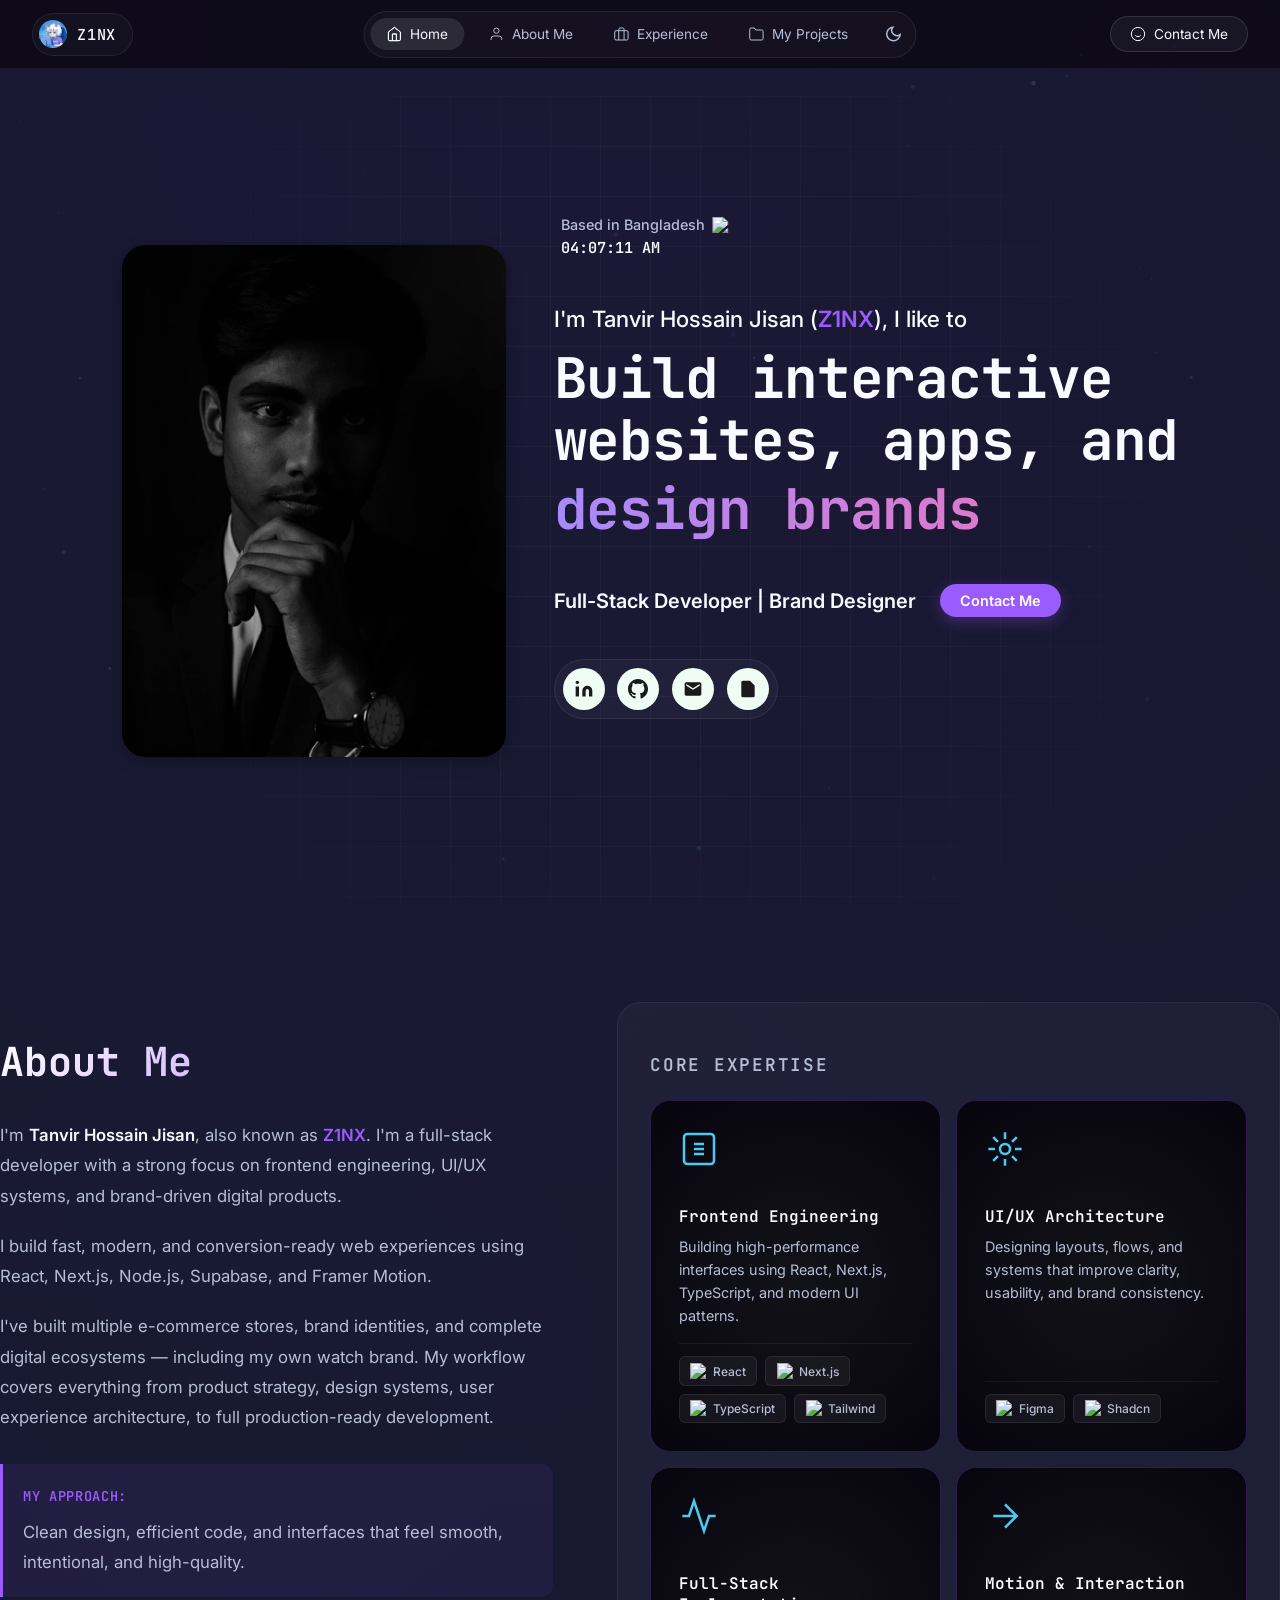
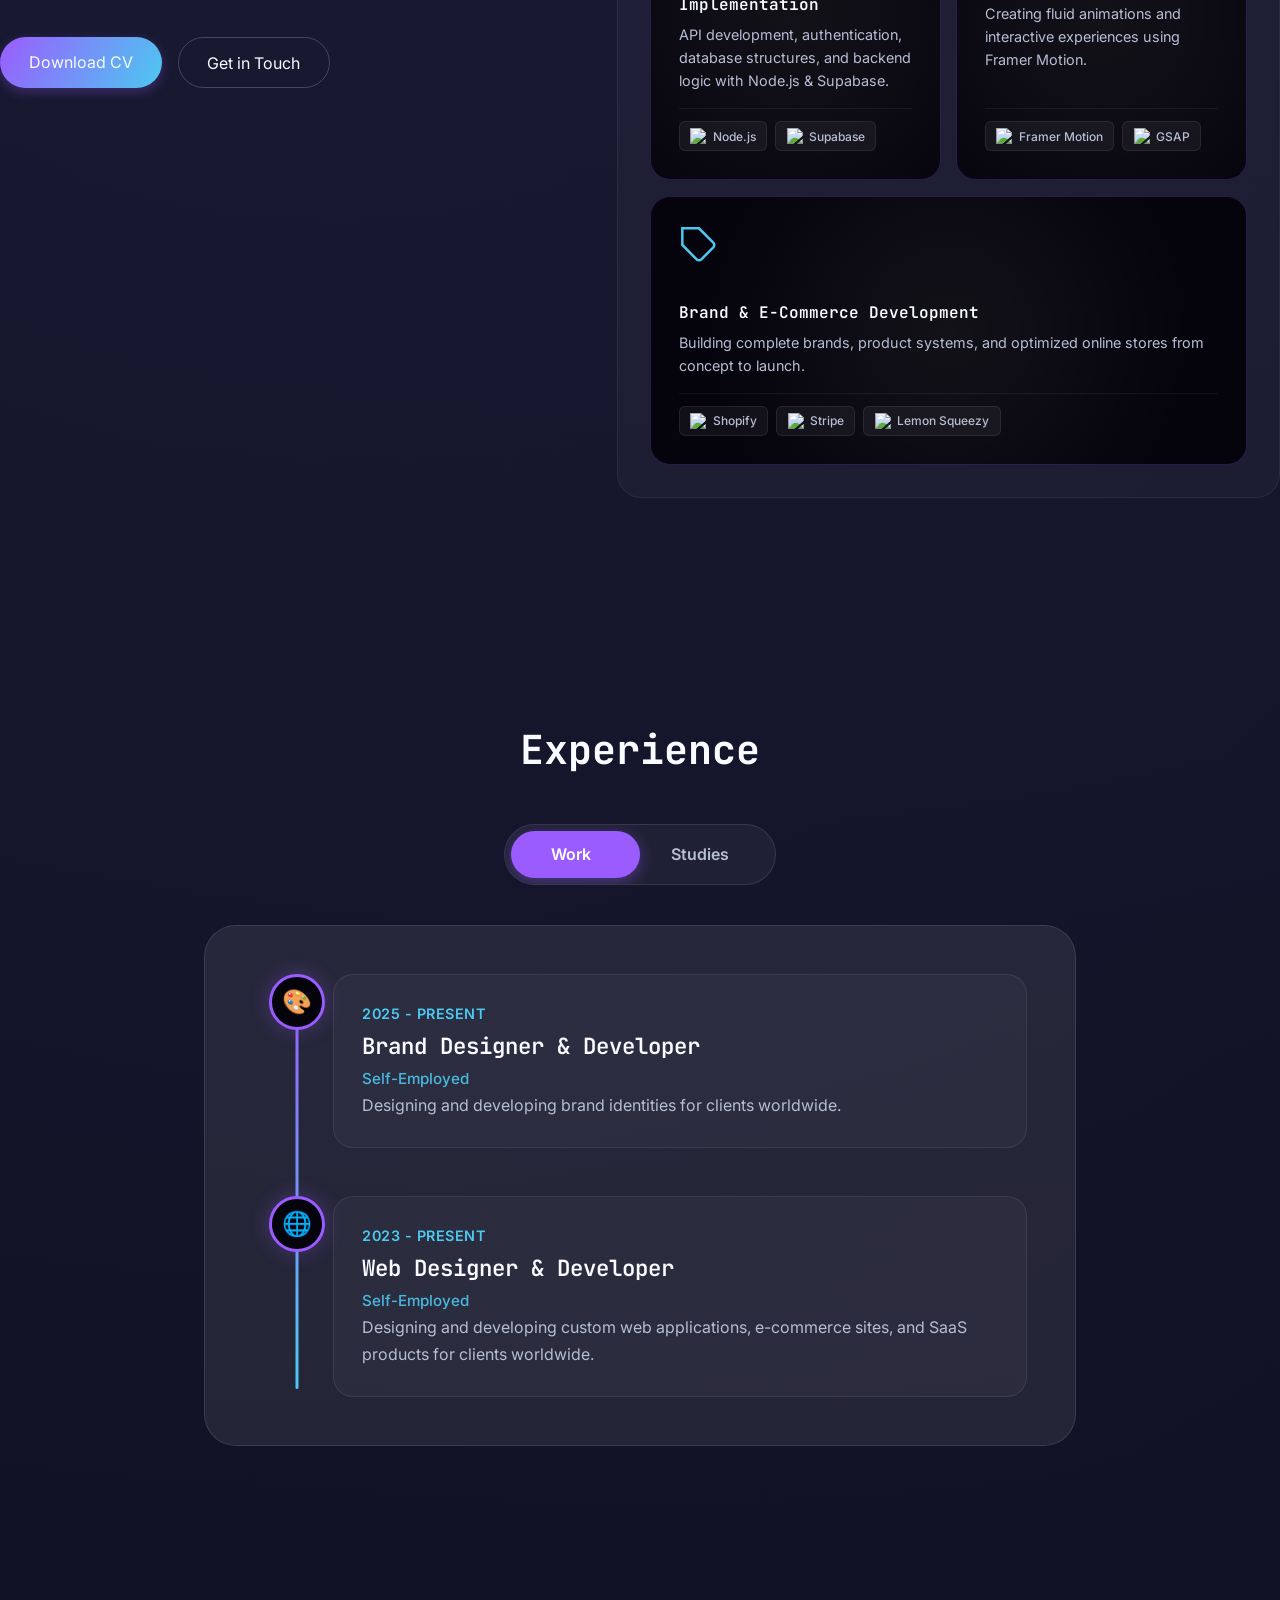
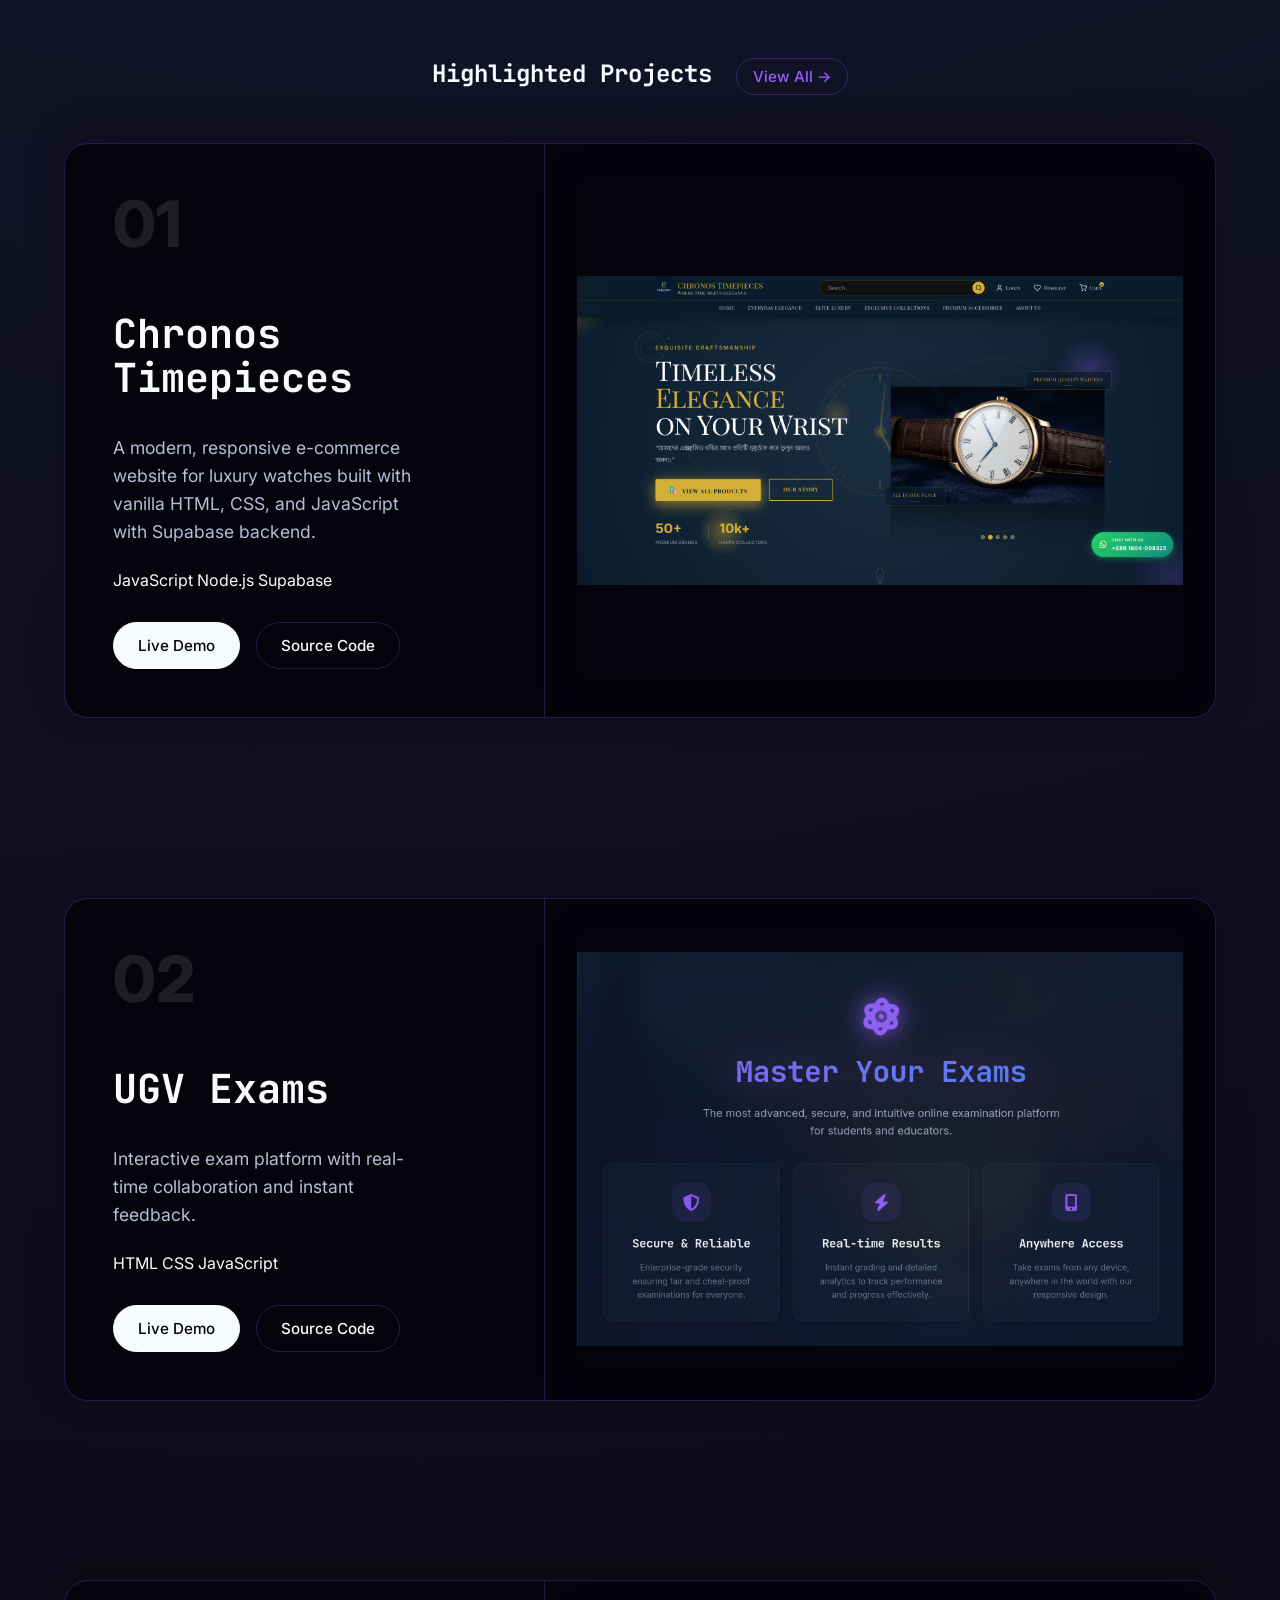
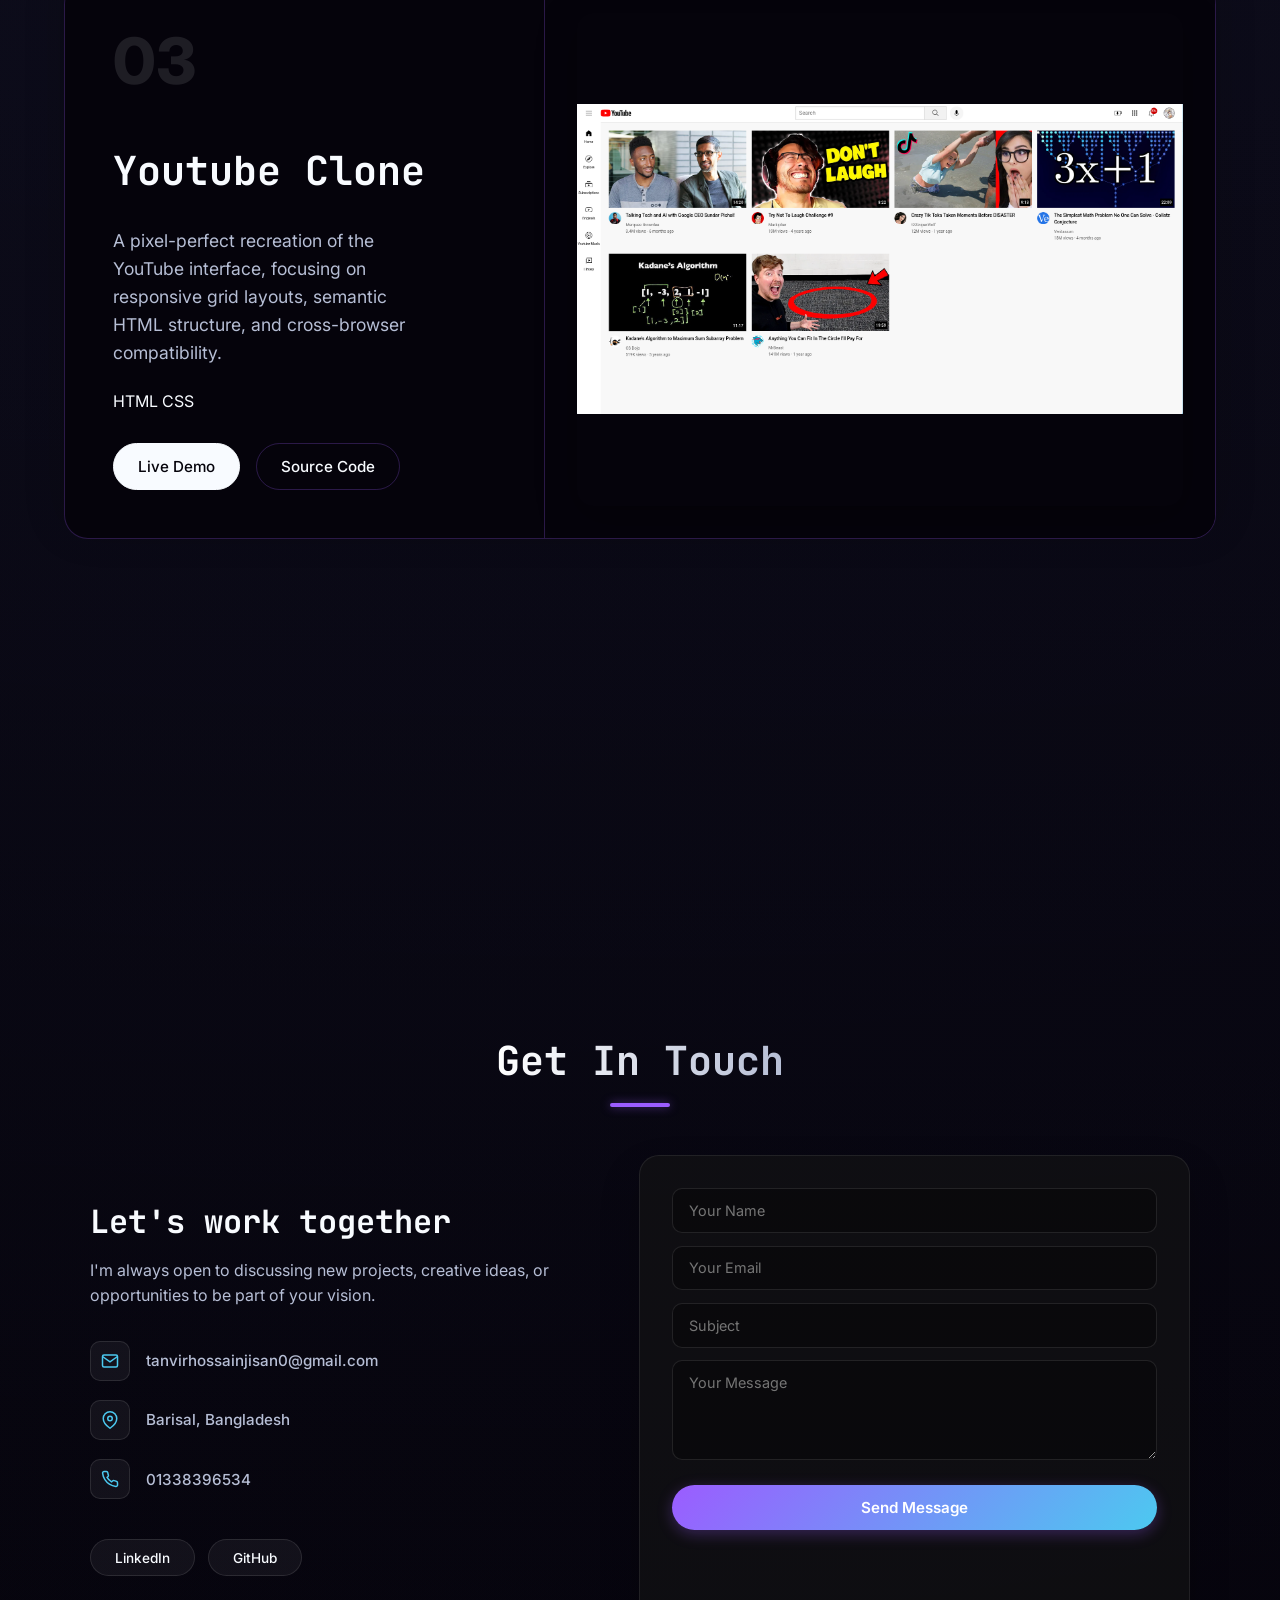
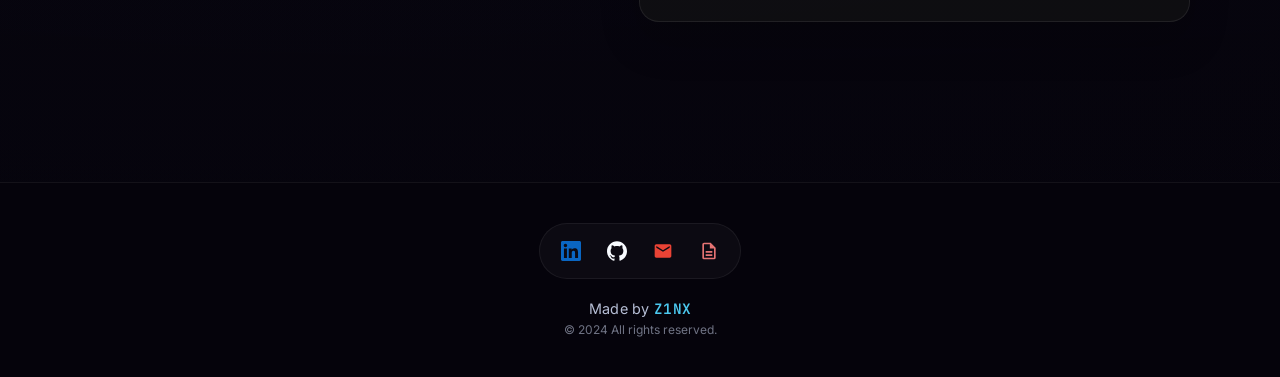
==== commit 186c9697: "Update portfolio assets and code" ====
--- a/index.html
+++ b/index.html
@@ -118,7 +118,9 @@
       </a>
     </header>
     <button class="scroll-to-top" id="scroll-to-top" aria-label="Scroll to top">
-      <span style="font-size: 1.5rem; line-height: 1;">↑</span>
+      <svg viewBox="0 0 24 24" fill="none" stroke="currentColor" stroke-width="2.5" stroke-linecap="round" stroke-linejoin="round">
+        <path d="M18 15l-6-6-6 6"/>
+      </svg>
     </button>
 
     <main>
@@ -131,7 +133,7 @@
           <div class="hero-info-group">
             <div class="hero-location">              
               <span>Based in Bangladesh</span>
-              <span class="flag">🇧🇩</span>
+              <img src="https://flagcdn.com/w40/bd.png" alt="Bangladesh Flag" class="flag-img" width="24" height="16">
             </div>
             <div class="hero-time">
               <span class="time-value" id="local-time">--:--</span>
@@ -494,7 +496,7 @@
                     <path d="M22 16.92v3a2 2 0 0 1-2.18 2 19.79 19.79 0 0 1-8.63-3.07 19.5 19.5 0 0 1-6-6 19.79 19.79 0 0 1-3.07-8.67A2 2 0 0 1 4.11 2h3a2 2 0 0 1 2 1.72 12.84 12.84 0 0 0 .7 2.81 2 2 0 0 1-.45 2.11L8.09 9.91a16 16 0 0 0 6 6l1.27-1.27a2 2 0 0 1 2.11-.45 12.84 12.84 0 0 0 2.81.7A2 2 0 0 1 22 16.92z"></path>
                   </svg>
                 </div>
-                <span>+880 1601-477374</span>
+                <span>01338396534</span>
               </div>
             </div>
 
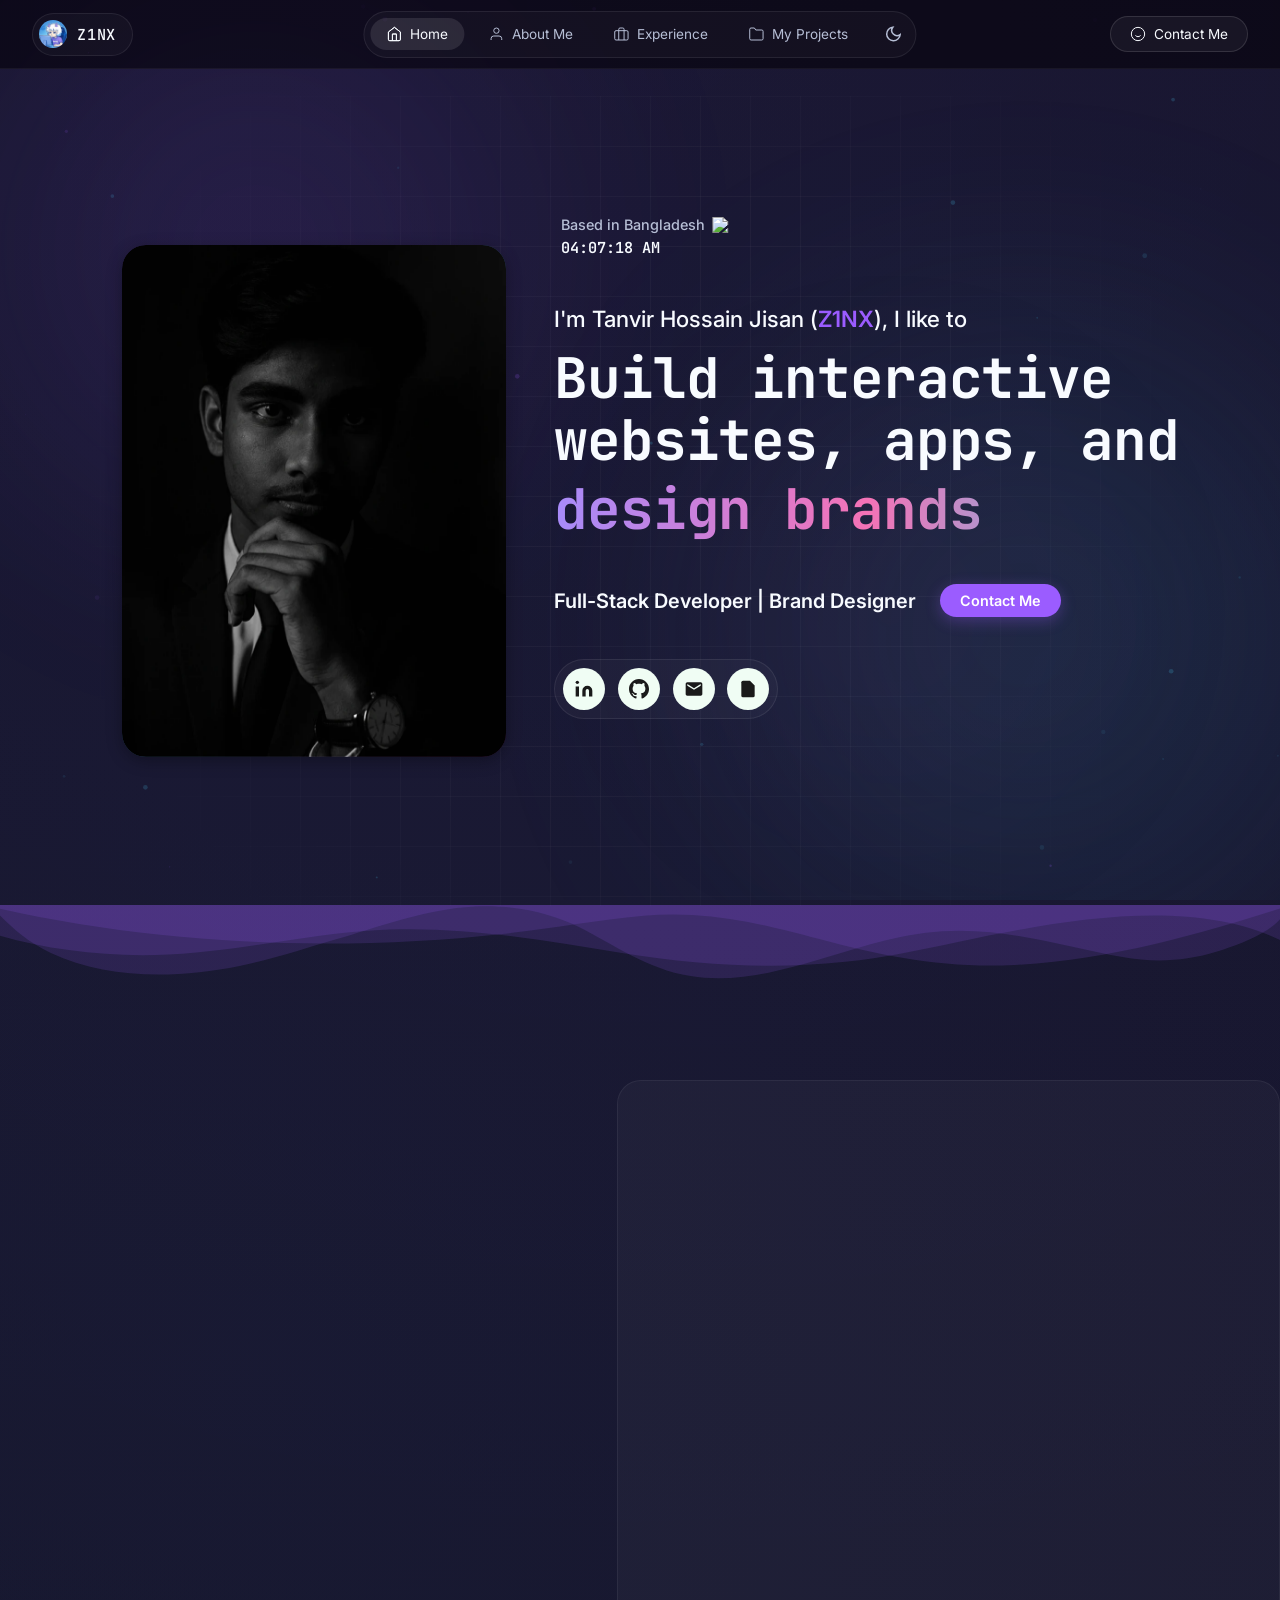
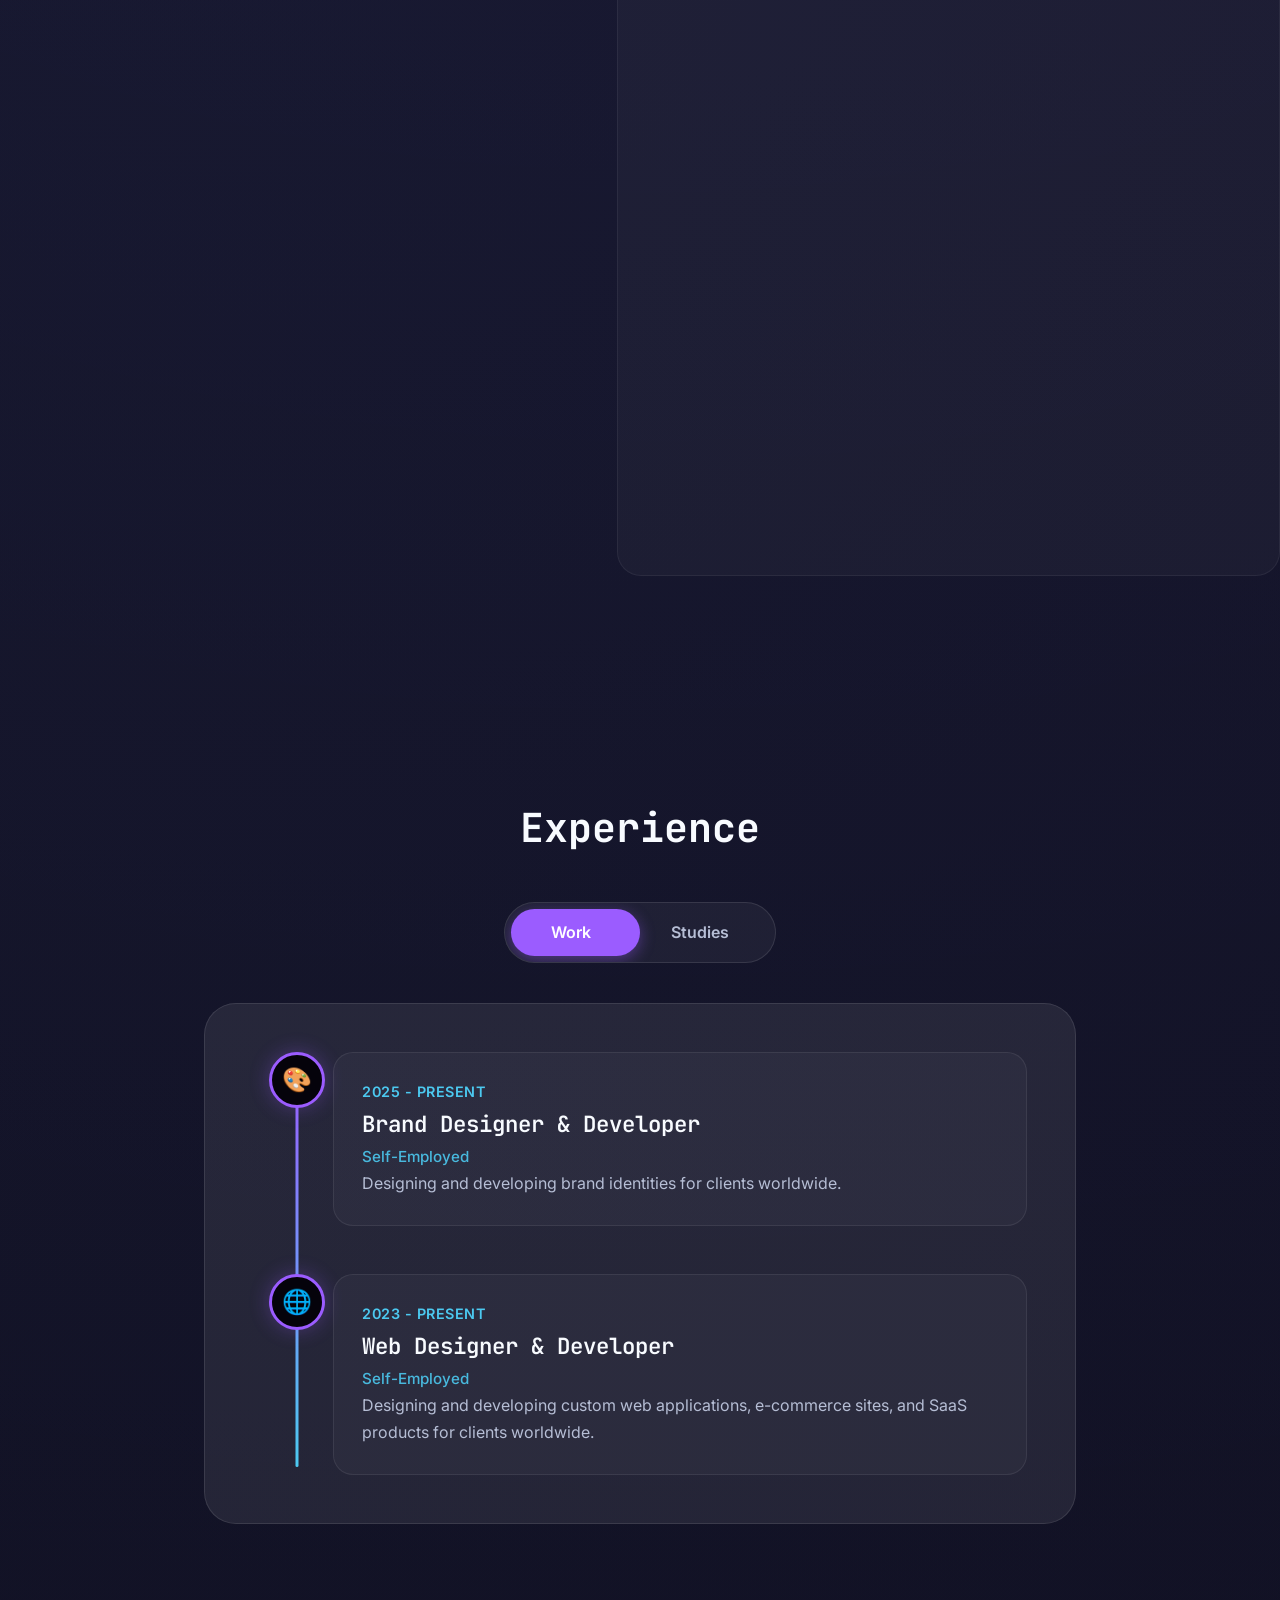
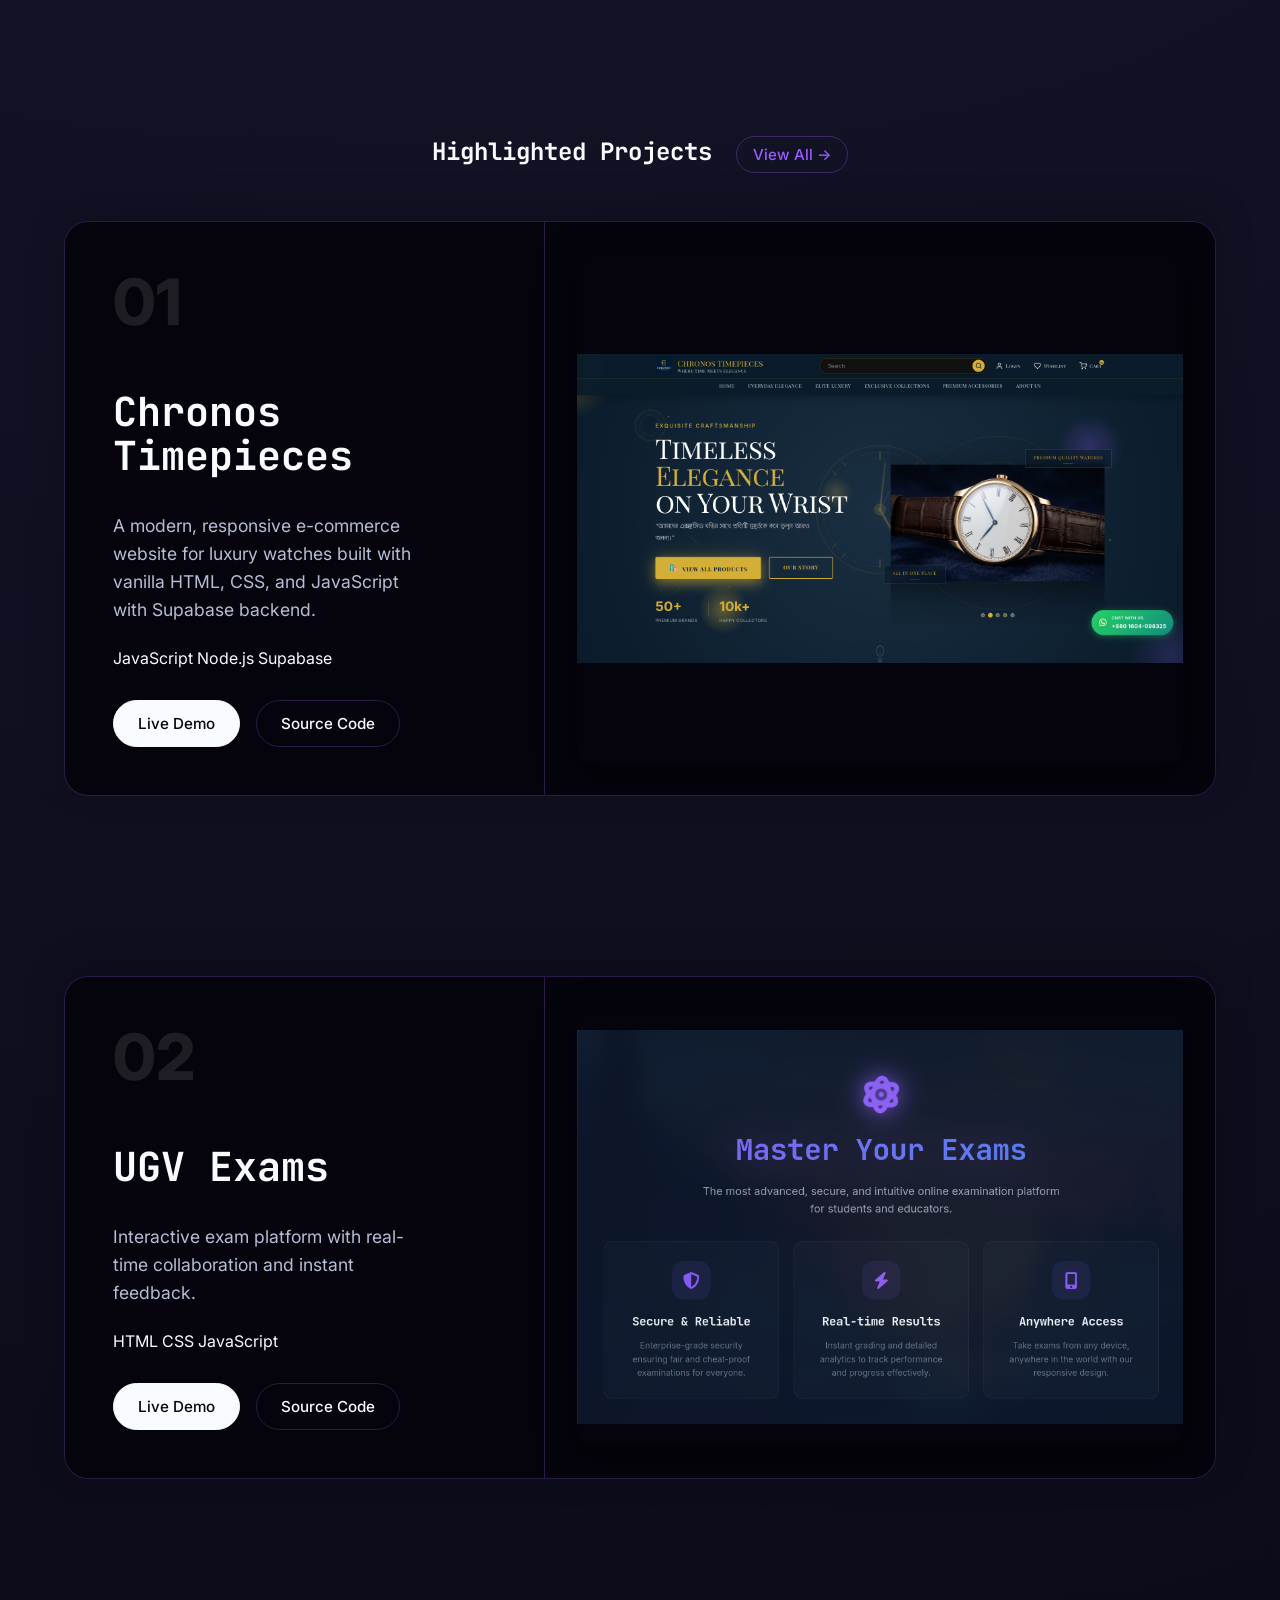
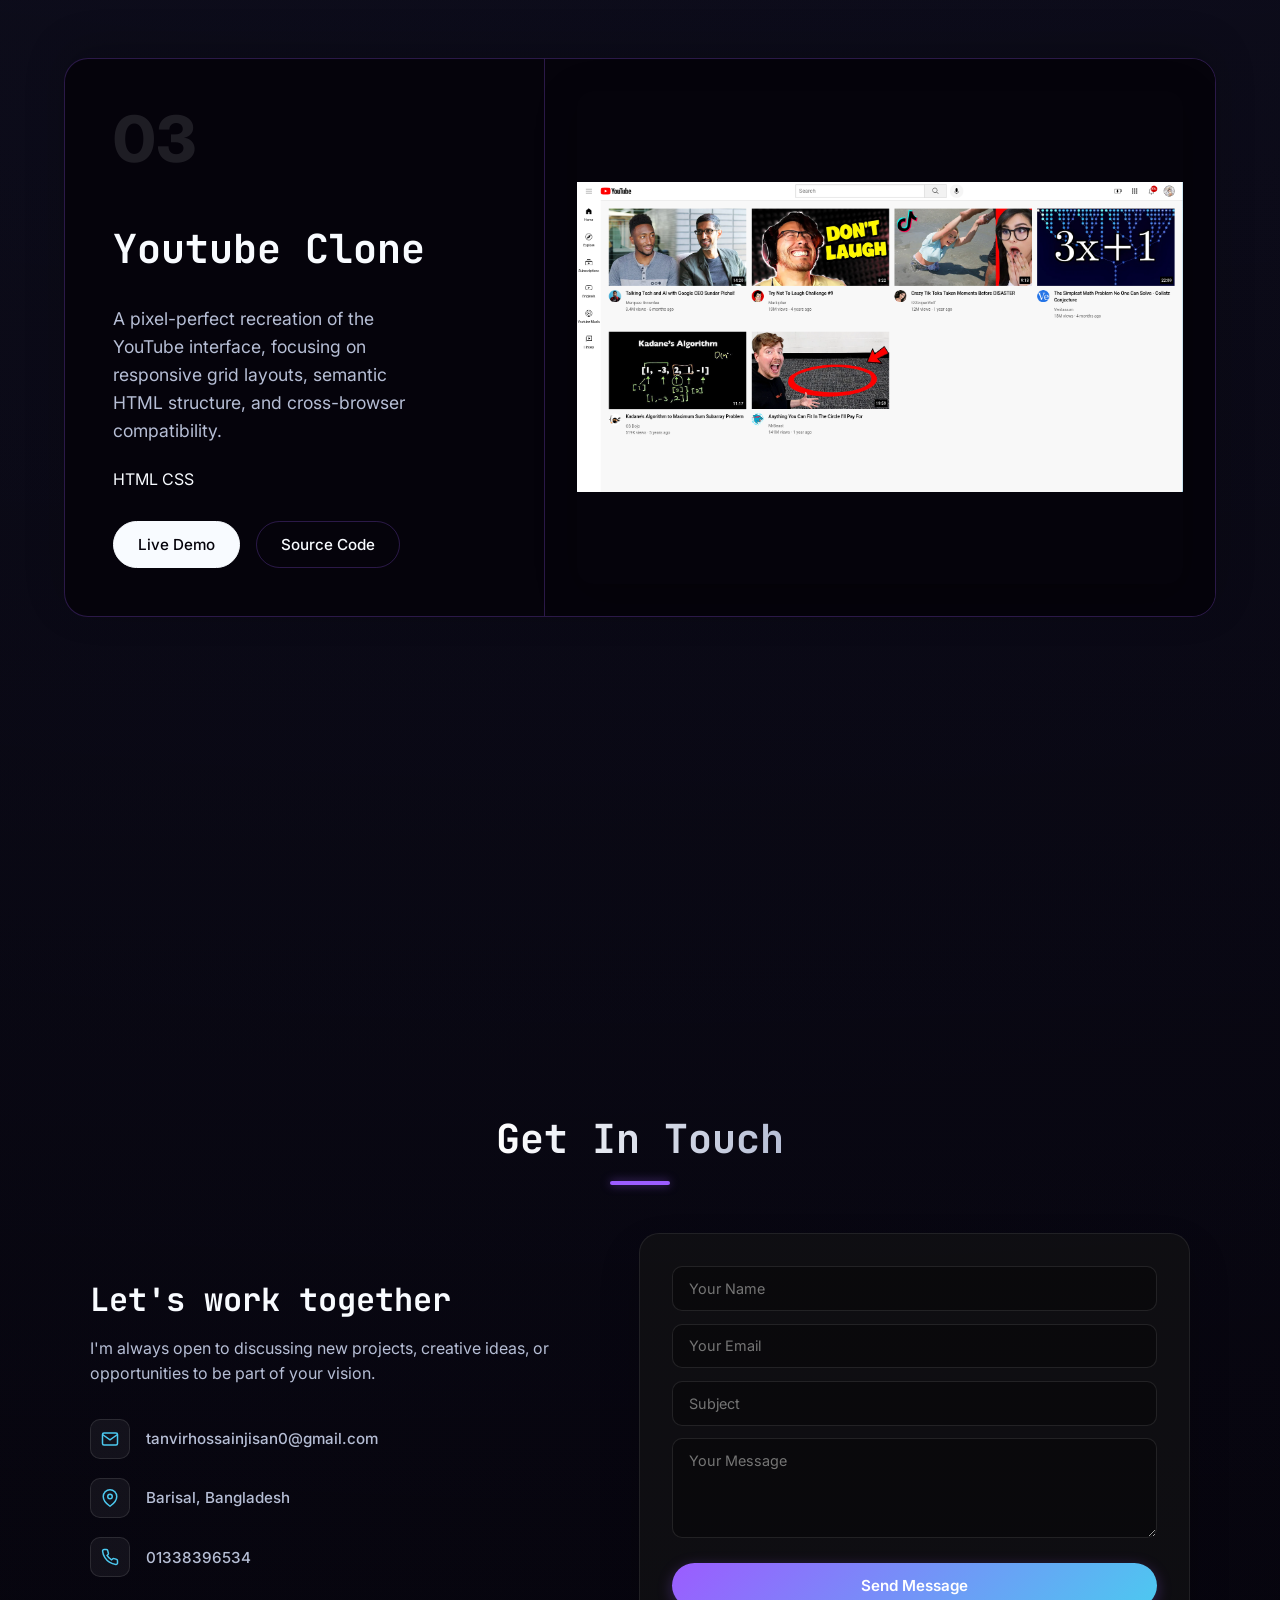
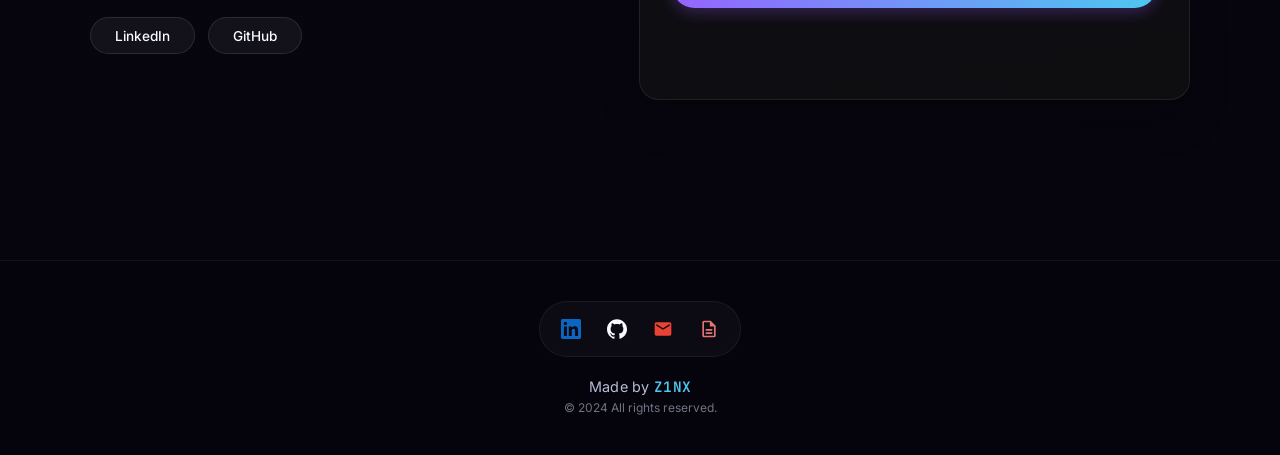
==== commit 60b167c8: "Add visual enhancements: gradient orbs, glow effects, wave dividers, optimized animations" ====
--- a/index.html
+++ b/index.html
@@ -39,6 +39,13 @@
     <link rel="stylesheet" href="./styles.css" />
   </head>
   <body>
+    <!-- Living Gradient Orbs Background -->
+    <div class="gradient-orbs" aria-hidden="true">
+      <div class="gradient-orb orb-1"></div>
+      <div class="gradient-orb orb-2"></div>
+      <div class="gradient-orb orb-3"></div>
+    </div>
+    
     <!-- SVG Filter for Vertical Motion Blur -->
     <svg style="position: absolute; width: 0; height: 0; pointer-events: none;" aria-hidden="true">
       <filter id="vertical-blur">
@@ -117,11 +124,7 @@
         <span>Contact Me</span>
       </a>
     </header>
-    <button class="scroll-to-top" id="scroll-to-top" aria-label="Scroll to top">
-      <svg viewBox="0 0 24 24" fill="none" stroke="currentColor" stroke-width="2.5" stroke-linecap="round" stroke-linejoin="round">
-        <path d="M18 15l-6-6-6 6"/>
-      </svg>
-    </button>
+    <button class="scroll-to-top" id="scroll-to-top" aria-label="Scroll to top">↑</button>
 
     <main>
       <section id="hero" class="hero section">
@@ -144,6 +147,7 @@
         <div class="hero-grid">
           <div class="hero-visual">
             <div class="pfp-frame">
+              <div class="pfp-glow" aria-hidden="true"></div>
               <img src="icons/pfp.png" loading="eager" decoding="async" alt="Tanvir Hossain Jisan" class="pfp-image" />
             </div>
           </div>
@@ -193,6 +197,15 @@
           </div>
         </div>
       </section>
+
+      <!-- Wave Divider -->
+      <div class="wave-divider wave-divider-1">
+        <svg viewBox="0 0 1200 120" preserveAspectRatio="none">
+          <path d="M0,0V46.29c47.79,22.2,103.59,32.17,158,28,70.36-5.37,136.33-33.31,206.8-37.5C438.64,32.43,512.34,53.67,583,72.05c69.27,18,138.3,24.88,209.4,13.08,36.15-6,69.85-17.84,104.45-29.34C989.49,25,1113-14.29,1200,52.47V0Z" opacity=".25"></path>
+          <path d="M0,0V15.81C13,36.92,27.64,56.86,47.69,72.05,99.41,111.27,165,111,224.58,91.58c31.15-10.15,60.09-26.07,89.67-39.8,40.92-19,84.73-46,130.83-49.67,36.26-2.85,70.9,9.42,98.6,31.56,31.77,25.39,62.32,62,103.63,73,40.44,10.79,81.35-6.69,119.13-24.28s75.16-39,116.92-43.05c59.73-5.85,113.28,22.88,168.9,38.84,30.2,8.66,59,6.17,87.09-7.5,22.43-10.89,48-26.93,60.65-49.24V0Z" opacity=".5"></path>
+          <path d="M0,0V5.63C149.93,59,314.09,71.32,475.83,42.57c43-7.64,84.23-20.12,127.61-26.46,59-8.63,112.48,12.24,165.56,35.4C827.93,77.22,886,95.24,951.2,90c86.53-7,172.46-45.71,248.8-84.81V0Z"></path>
+        </svg>
+      </div>
 
       <section id="about" class="about-section section">
         <div class="about-container">
--- a/styles.css
+++ b/styles.css
@@ -75,10 +75,10 @@
 html {
   -webkit-font-smoothing: antialiased;
   -moz-osx-font-smoothing: grayscale;
+  scroll-behavior: smooth;
 }
 
 body {
-  will-change: scroll-position;
   -webkit-overflow-scrolling: touch;
 }
 
@@ -86,12 +86,29 @@
 .site-header {
   transform: translateZ(0);
   backface-visibility: hidden;
+  will-change: transform, background;
 }
 
 .section {
   transform: translateZ(0);
   backface-visibility: hidden;
-  contain: content; /* Isolates rendering for better performance */
+  contain: layout style paint;
+}
+
+/* Optimize animations */
+.hero-visual,
+.hero-content,
+.skill-card,
+.tree-item,
+.timeline-content {
+  will-change: transform, opacity;
+}
+
+/* Reduce paint areas */
+.pfp-frame,
+.gradient-orbs,
+.wave-divider {
+  contain: strict;
 }
 
 /* Custom Scrollbar */
@@ -2259,71 +2276,66 @@
     grid-template-columns: 1fr;
     gap: 3rem;
   }
-  
+
   .contact-content {
     text-align: center;
   }
-  
+
   .contact-text {
     margin: 0 auto 2.5rem;
   }
-  
+
   .contact-details {
     align-items: center;
   }
-  
+
   .social-buttons {
     justify-content: center;
   }
-  
+
   .contact-form-wrapper {
     padding: 2rem;
   }
 }
 
-/* Cinematic Scroll Animations */
+/* Scroll Reveal Animations - Optimized */
 .reveal-element {
   opacity: 0;
-  transform: translateY(30px);
-  filter: blur(10px);
-  transition: all 0.8s cubic-bezier(0.2, 0.8, 0.2, 1);
-  will-change: opacity, transform, filter;
+  transform: translateY(20px);
+  transition: opacity 0.5s ease-out, transform 0.5s ease-out;
 }
 
 .reveal-element.visible {
   opacity: 1;
   transform: translateY(0);
-  filter: blur(0);
 }
 
 /* Staggered Delays */
 .stagger-1 {
+  transition-delay: 50ms;
+}
+.stagger-2 {
   transition-delay: 100ms;
 }
-.stagger-2 {
+.stagger-3 {
+  transition-delay: 150ms;
+}
+.stagger-4 {
   transition-delay: 200ms;
 }
-.stagger-3 {
-  transition-delay: 300ms;
-}
-.stagger-4 {
-  transition-delay: 400ms;
-}
 .stagger-5 {
-  transition-delay: 500ms;
+  transition-delay: 250ms;
 }
 
 /* Hero Entrance Animation */
 @keyframes hero-enter {
   0% {
     opacity: 0;
-    transform: translateY(20px);
-    filter: blur(10px);
+    transform: translateY(15px);
   }
   100% {
     opacity: 1;
     transform: translateY(0);
-    filter: blur(0);
   }
 }
 
@@ -2684,37 +2696,96 @@
   border-color: rgba(0, 0, 0, 0.08);
 }
 
+/* ===== MODERN SCROLL-TO-TOP BUTTON ===== */
 .scroll-to-top {
   position: fixed;
   bottom: 2rem;
   right: 2rem;
-  width: 3rem;
-  height: 3rem;
+  width: 52px;
+  height: 52px;
+  aspect-ratio: 1 / 1;
   border-radius: 50%;
-  background: linear-gradient(135deg, var(--purple), var(--blue));
-  border: none;
-  color: var(--text);
+  background: rgba(155, 92, 255, 0.15);
+  backdrop-filter: blur(12px);
+  -webkit-backdrop-filter: blur(12px);
+  border: 1px solid rgba(155, 92, 255, 0.3);
+  color: #fff;
   cursor: pointer;
   display: flex;
   align-items: center;
   justify-content: center;
   opacity: 0;
   visibility: hidden;
-  transform: translateY(20px);
-  transition: all 0.3s ease;
+  transform: translateY(20px) scale(0.9);
+  transition: all 0.4s cubic-bezier(0.175, 0.885, 0.32, 1.275);
   z-index: 999;
-  box-shadow: 0 4px 12px rgba(155, 92, 255, 0.3);
+  box-shadow: 
+    0 0 20px rgba(155, 92, 255, 0.2),
+    0 4px 15px rgba(0, 0, 0, 0.2),
+    inset 0 0 20px rgba(155, 92, 255, 0.1);
+  overflow: hidden;
+}
+
+/* Inner glow ring */
+.scroll-to-top::before {
+  content: '';
+  position: absolute;
+  inset: 3px;
+  border-radius: 50%;
+  background: linear-gradient(135deg, rgba(155, 92, 255, 0.4), rgba(76, 201, 240, 0.2));
+  opacity: 0;
+  transition: opacity 0.3s ease;
+}
+
+/* Animated border glow */
+.scroll-to-top::after {
+  content: '';
+  position: absolute;
+  inset: -2px;
+  border-radius: 50%;
+  background: conic-gradient(
+    from 0deg,
+    transparent,
+    var(--purple),
+    var(--blue),
+    transparent
+  );
+  opacity: 0;
+  animation: borderSpin 3s linear infinite;
+  z-index: -1;
+}
+
+@keyframes borderSpin {
+  from { transform: rotate(0deg); }
+  to { transform: rotate(360deg); }
 }
 
 .scroll-to-top.visible {
   opacity: 1;
   visibility: visible;
-  transform: translateY(0);
+  transform: translateY(0) scale(1);
 }
 
 .scroll-to-top:hover {
-  transform: translateY(-4px);
-  box-shadow: 0 4px 12px rgba(155, 92, 255, 0.4);
+  transform: translateY(-4px) scale(1.05);
+  background: rgba(155, 92, 255, 0.25);
+  border-color: rgba(155, 92, 255, 0.5);
+  box-shadow: 
+    0 0 30px rgba(155, 92, 255, 0.4),
+    0 8px 25px rgba(0, 0, 0, 0.3),
+    inset 0 0 25px rgba(155, 92, 255, 0.15);
+}
+
+.scroll-to-top:hover::before {
+  opacity: 1;
+}
+
+.scroll-to-top:hover::after {
+  opacity: 0.6;
+}
+
+.scroll-to-top:active {
+  transform: translateY(-2px) scale(0.98);
 }
 
 .scroll-to-top:focus-visible {
@@ -2722,18 +2793,362 @@
   outline-offset: 4px;
 }
 
-.scroll-to-top svg {
-  width: 1.5rem;
-  height: 1.5rem;
-  stroke: #ffffff;
-  stroke-width: 2.5;
+/* Arrow styling */
+.scroll-to-top {
+  font-size: 24px;
+  font-weight: 300;
+  line-height: 1;
+  color: #ffffff;
+}
+
+.scroll-to-top:hover {
+  color: #ffffff;
+}
+
+/* Light theme */
+[data-theme="light"] .scroll-to-top {
+  background: rgba(139, 92, 246, 0.1);
+  border-color: rgba(139, 92, 246, 0.3);
+  color: var(--purple);
+  box-shadow: 
+    0 0 15px rgba(139, 92, 246, 0.15),
+    0 4px 15px rgba(0, 0, 0, 0.1);
+}
+
+[data-theme="light"] .scroll-to-top:hover {
+  background: rgba(139, 92, 246, 0.2);
+  box-shadow: 
+    0 0 25px rgba(139, 92, 246, 0.3),
+    0 8px 25px rgba(0, 0, 0, 0.15);
 }
 
 @media (max-width: 768px) {
   .scroll-to-top {
     bottom: 1.5rem;
     right: 1.5rem;
-    width: 2.5rem;
-    height: 2.5rem;
-  }
-}
+    width: 46px;
+    height: 46px;
+    font-size: 20px;
+  }
+}
+
+/* ===== VISUAL ENHANCEMENTS ===== */
+
+/* 1. Living Gradient Orbs Background */
+.gradient-orbs {
+  position: fixed;
+  inset: 0;
+  z-index: -3;
+  overflow: hidden;
+  pointer-events: none;
+}
+
+.gradient-orb {
+  position: absolute;
+  border-radius: 50%;
+  filter: blur(120px);
+  opacity: 0.15;
+  will-change: transform;
+}
+
+.orb-1 {
+  top: -15%;
+  left: -10%;
+  width: 60vw;
+  height: 60vw;
+  max-width: 800px;
+  max-height: 800px;
+  background: radial-gradient(circle, var(--purple) 0%, transparent 70%);
+  animation: orbFloat1 25s ease-in-out infinite;
+}
+
+.orb-2 {
+  bottom: -20%;
+  right: -15%;
+  width: 70vw;
+  height: 70vw;
+  max-width: 900px;
+  max-height: 900px;
+  background: radial-gradient(circle, var(--blue) 0%, transparent 70%);
+  animation: orbFloat2 30s ease-in-out infinite;
+  animation-delay: -10s;
+}
+
+.orb-3 {
+  top: 40%;
+  left: 50%;
+  width: 40vw;
+  height: 40vw;
+  max-width: 500px;
+  max-height: 500px;
+  background: radial-gradient(circle, var(--maroon) 0%, transparent 70%);
+  opacity: 0.1;
+  animation: orbFloat3 22s ease-in-out infinite;
+  animation-delay: -5s;
+}
+
+@keyframes orbFloat1 {
+  0%,
+  100% {
+    transform: translate(0, 0) scale(1);
+  }
+  25% {
+    transform: translate(5%, 10%) scale(1.1);
+  }
+  50% {
+    transform: translate(10%, 5%) scale(0.95);
+  }
+  75% {
+    transform: translate(-5%, 8%) scale(1.05);
+  }
+}
+
+@keyframes orbFloat2 {
+  0%,
+  100% {
+    transform: translate(0, 0) scale(1);
+  }
+  33% {
+    transform: translate(-8%, -5%) scale(1.08);
+  }
+  66% {
+    transform: translate(5%, -10%) scale(0.92);
+  }
+}
+
+@keyframes orbFloat3 {
+  0%,
+  100% {
+    transform: translate(-50%, 0) scale(1);
+  }
+  50% {
+    transform: translate(-50%, -15%) scale(1.15);
+  }
+}
+
+/* Light theme adjustments */
+[data-theme="light"] .gradient-orb {
+  opacity: 0.2;
+  filter: blur(120px);
+}
+
+/* 3. Hero Profile Picture Glow Pulse */
+.pfp-frame {
+  position: relative;
+}
+
+.pfp-glow {
+  position: absolute;
+  inset: -20px;
+  border-radius: 32px;
+  background: linear-gradient(
+    135deg,
+    var(--purple) 0%,
+    var(--blue) 50%,
+    var(--maroon) 100%
+  );
+  opacity: 0.6;
+  filter: blur(40px);
+  z-index: -1;
+  animation: glowPulse 4s ease-in-out infinite;
+}
+
+@keyframes glowPulse {
+  0%,
+  100% {
+    opacity: 0.4;
+    transform: scale(1);
+  }
+  50% {
+    opacity: 0.7;
+    transform: scale(1.05);
+  }
+}
+
+[data-theme="light"] .pfp-glow {
+  opacity: 0.3;
+  filter: blur(50px);
+}
+
+/* 4. Wave Dividers */
+.wave-divider {
+  position: relative;
+  width: 100%;
+  height: 80px;
+  overflow: hidden;
+  margin-top: -1px;
+  margin-bottom: -1px;
+}
+
+.wave-divider svg {
+  position: absolute;
+  bottom: 0;
+  left: 0;
+  width: 100%;
+  height: 100%;
+}
+
+.wave-divider path {
+  fill: var(--purple);
+  opacity: 0.15;
+  animation: waveFlow 8s ease-in-out infinite;
+}
+
+.wave-divider path:nth-child(2) {
+  animation-delay: -2s;
+  animation-duration: 10s;
+}
+
+.wave-divider path:nth-child(3) {
+  animation-delay: -4s;
+  animation-duration: 12s;
+}
+
+@keyframes waveFlow {
+  0%,
+  100% {
+    transform: translateX(0);
+  }
+  50% {
+    transform: translateX(-2%);
+  }
+}
+
+[data-theme="light"] .wave-divider path {
+  fill: var(--purple);
+  opacity: 0.1;
+}
+
+@media (max-width: 768px) {
+  .wave-divider {
+    height: 50px;
+  }
+}
+
+/* 5. Animated Text Gradient on Hero Title */
+.hero-title .highlight {
+  background: linear-gradient(
+    90deg,
+    #a78bfa 0%,
+    #f472b6 25%,
+    #4cc9f0 50%,
+    #f472b6 75%,
+    #a78bfa 100%
+  );
+  background-size: 200% auto;
+  -webkit-background-clip: text;
+  -webkit-text-fill-color: transparent;
+  background-clip: text;
+  color: transparent;
+  animation: textGradientFlow 4s linear infinite;
+}
+
+@keyframes textGradientFlow {
+  0% {
+    background-position: 0% center;
+  }
+  100% {
+    background-position: 200% center;
+  }
+}
+
+[data-theme="light"] .hero-title .highlight {
+  background: linear-gradient(
+    90deg,
+    #7c3aed 0%,
+    #db2777 25%,
+    #0891b2 50%,
+    #db2777 75%,
+    #7c3aed 100%
+  );
+  background-size: 200% auto;
+  -webkit-background-clip: text;
+  background-clip: text;
+  animation: textGradientFlow 4s linear infinite;
+}
+
+/* 6. Enhanced Glassmorphism Cards with Spotlight */
+.skill-card,
+.tree-content,
+.timeline-content {
+  position: relative;
+  overflow: hidden;
+}
+
+.skill-card::before,
+.tree-content::before,
+.timeline-content::before {
+  content: "";
+  position: absolute;
+  top: 0;
+  left: 0;
+  right: 0;
+  bottom: 0;
+  background: radial-gradient(
+    600px circle at var(--mouse-x, 50%) var(--mouse-y, 50%),
+    rgba(155, 92, 255, 0.15),
+    transparent 40%
+  );
+  opacity: 0;
+  transition: opacity 0.3s ease;
+  pointer-events: none;
+  z-index: 0;
+}
+
+.skill-card:hover::before,
+.tree-content:hover::before,
+.timeline-content:hover::before {
+  opacity: 1;
+}
+
+.skill-card > *,
+.tree-content > *,
+.timeline-content > * {
+  position: relative;
+  z-index: 1;
+}
+
+[data-theme="light"] .skill-card::before,
+[data-theme="light"] .tree-content::before,
+[data-theme="light"] .timeline-content::before {
+  background: radial-gradient(
+    600px circle at var(--mouse-x, 50%) var(--mouse-y, 50%),
+    rgba(139, 92, 246, 0.1),
+    transparent 40%
+  );
+}
+
+/* 7. Enhanced Hero Visual Parallax (will be controlled by JS) */
+.hero-visual {
+  transition: transform 0.1s ease-out;
+}
+
+.hero-content {
+  transition: transform 0.1s ease-out;
+}
+
+/* 8. Accessibility - Reduced Motion */
+@media (prefers-reduced-motion: reduce) {
+  .gradient-orb,
+  .pfp-glow,
+  .wave-divider path,
+  .hero-title .highlight {
+    animation: none !important;
+    transition: none !important;
+  }
+
+  .pfp-glow {
+    opacity: 0.4;
+  }
+
+  .hero-title .highlight {
+    background-position: 0% center !important;
+  }
+}
+
+/* Performance optimizations */
+.gradient-orbs,
+.pfp-glow {
+  transform: translateZ(0);
+  backface-visibility: hidden;
+}
--- a/styles.css
+++ b/styles.css
@@ -75,10 +75,10 @@
 html {
   -webkit-font-smoothing: antialiased;
   -moz-osx-font-smoothing: grayscale;
+  scroll-behavior: smooth;
 }
 
 body {
-  will-change: scroll-position;
   -webkit-overflow-scrolling: touch;
 }
 
@@ -86,12 +86,29 @@
 .site-header {
   transform: translateZ(0);
   backface-visibility: hidden;
+  will-change: transform, background;
 }
 
 .section {
   transform: translateZ(0);
   backface-visibility: hidden;
-  contain: content; /* Isolates rendering for better performance */
+  contain: layout style paint;
+}
+
+/* Optimize animations */
+.hero-visual,
+.hero-content,
+.skill-card,
+.tree-item,
+.timeline-content {
+  will-change: transform, opacity;
+}
+
+/* Reduce paint areas */
+.pfp-frame,
+.gradient-orbs,
+.wave-divider {
+  contain: strict;
 }
 
 /* Custom Scrollbar */
@@ -2259,71 +2276,66 @@
     grid-template-columns: 1fr;
     gap: 3rem;
   }
-  
+
   .contact-content {
     text-align: center;
   }
-  
+
   .contact-text {
     margin: 0 auto 2.5rem;
   }
-  
+
   .contact-details {
     align-items: center;
   }
-  
+
   .social-buttons {
     justify-content: center;
   }
-  
+
   .contact-form-wrapper {
     padding: 2rem;
   }
 }
 
-/* Cinematic Scroll Animations */
+/* Scroll Reveal Animations - Optimized */
 .reveal-element {
   opacity: 0;
-  transform: translateY(30px);
-  filter: blur(10px);
-  transition: all 0.8s cubic-bezier(0.2, 0.8, 0.2, 1);
-  will-change: opacity, transform, filter;
+  transform: translateY(20px);
+  transition: opacity 0.5s ease-out, transform 0.5s ease-out;
 }
 
 .reveal-element.visible {
   opacity: 1;
   transform: translateY(0);
-  filter: blur(0);
 }
 
 /* Staggered Delays */
 .stagger-1 {
+  transition-delay: 50ms;
+}
+.stagger-2 {
   transition-delay: 100ms;
 }
-.stagger-2 {
+.stagger-3 {
+  transition-delay: 150ms;
+}
+.stagger-4 {
   transition-delay: 200ms;
 }
-.stagger-3 {
-  transition-delay: 300ms;
-}
-.stagger-4 {
-  transition-delay: 400ms;
-}
 .stagger-5 {
-  transition-delay: 500ms;
+  transition-delay: 250ms;
 }
 
 /* Hero Entrance Animation */
 @keyframes hero-enter {
   0% {
     opacity: 0;
-    transform: translateY(20px);
-    filter: blur(10px);
+    transform: translateY(15px);
   }
   100% {
     opacity: 1;
     transform: translateY(0);
-    filter: blur(0);
   }
 }
 
@@ -2684,37 +2696,96 @@
   border-color: rgba(0, 0, 0, 0.08);
 }
 
+/* ===== MODERN SCROLL-TO-TOP BUTTON ===== */
 .scroll-to-top {
   position: fixed;
   bottom: 2rem;
   right: 2rem;
-  width: 3rem;
-  height: 3rem;
+  width: 52px;
+  height: 52px;
+  aspect-ratio: 1 / 1;
   border-radius: 50%;
-  background: linear-gradient(135deg, var(--purple), var(--blue));
-  border: none;
-  color: var(--text);
+  background: rgba(155, 92, 255, 0.15);
+  backdrop-filter: blur(12px);
+  -webkit-backdrop-filter: blur(12px);
+  border: 1px solid rgba(155, 92, 255, 0.3);
+  color: #fff;
   cursor: pointer;
   display: flex;
   align-items: center;
   justify-content: center;
   opacity: 0;
   visibility: hidden;
-  transform: translateY(20px);
-  transition: all 0.3s ease;
+  transform: translateY(20px) scale(0.9);
+  transition: all 0.4s cubic-bezier(0.175, 0.885, 0.32, 1.275);
   z-index: 999;
-  box-shadow: 0 4px 12px rgba(155, 92, 255, 0.3);
+  box-shadow: 
+    0 0 20px rgba(155, 92, 255, 0.2),
+    0 4px 15px rgba(0, 0, 0, 0.2),
+    inset 0 0 20px rgba(155, 92, 255, 0.1);
+  overflow: hidden;
+}
+
+/* Inner glow ring */
+.scroll-to-top::before {
+  content: '';
+  position: absolute;
+  inset: 3px;
+  border-radius: 50%;
+  background: linear-gradient(135deg, rgba(155, 92, 255, 0.4), rgba(76, 201, 240, 0.2));
+  opacity: 0;
+  transition: opacity 0.3s ease;
+}
+
+/* Animated border glow */
+.scroll-to-top::after {
+  content: '';
+  position: absolute;
+  inset: -2px;
+  border-radius: 50%;
+  background: conic-gradient(
+    from 0deg,
+    transparent,
+    var(--purple),
+    var(--blue),
+    transparent
+  );
+  opacity: 0;
+  animation: borderSpin 3s linear infinite;
+  z-index: -1;
+}
+
+@keyframes borderSpin {
+  from { transform: rotate(0deg); }
+  to { transform: rotate(360deg); }
 }
 
 .scroll-to-top.visible {
   opacity: 1;
   visibility: visible;
-  transform: translateY(0);
+  transform: translateY(0) scale(1);
 }
 
 .scroll-to-top:hover {
-  transform: translateY(-4px);
-  box-shadow: 0 4px 12px rgba(155, 92, 255, 0.4);
+  transform: translateY(-4px) scale(1.05);
+  background: rgba(155, 92, 255, 0.25);
+  border-color: rgba(155, 92, 255, 0.5);
+  box-shadow: 
+    0 0 30px rgba(155, 92, 255, 0.4),
+    0 8px 25px rgba(0, 0, 0, 0.3),
+    inset 0 0 25px rgba(155, 92, 255, 0.15);
+}
+
+.scroll-to-top:hover::before {
+  opacity: 1;
+}
+
+.scroll-to-top:hover::after {
+  opacity: 0.6;
+}
+
+.scroll-to-top:active {
+  transform: translateY(-2px) scale(0.98);
 }
 
 .scroll-to-top:focus-visible {
@@ -2722,18 +2793,362 @@
   outline-offset: 4px;
 }
 
-.scroll-to-top svg {
-  width: 1.5rem;
-  height: 1.5rem;
-  stroke: #ffffff;
-  stroke-width: 2.5;
+/* Arrow styling */
+.scroll-to-top {
+  font-size: 24px;
+  font-weight: 300;
+  line-height: 1;
+  color: #ffffff;
+}
+
+.scroll-to-top:hover {
+  color: #ffffff;
+}
+
+/* Light theme */
+[data-theme="light"] .scroll-to-top {
+  background: rgba(139, 92, 246, 0.1);
+  border-color: rgba(139, 92, 246, 0.3);
+  color: var(--purple);
+  box-shadow: 
+    0 0 15px rgba(139, 92, 246, 0.15),
+    0 4px 15px rgba(0, 0, 0, 0.1);
+}
+
+[data-theme="light"] .scroll-to-top:hover {
+  background: rgba(139, 92, 246, 0.2);
+  box-shadow: 
+    0 0 25px rgba(139, 92, 246, 0.3),
+    0 8px 25px rgba(0, 0, 0, 0.15);
 }
 
 @media (max-width: 768px) {
   .scroll-to-top {
     bottom: 1.5rem;
     right: 1.5rem;
-    width: 2.5rem;
-    height: 2.5rem;
-  }
-}
+    width: 46px;
+    height: 46px;
+    font-size: 20px;
+  }
+}
+
+/* ===== VISUAL ENHANCEMENTS ===== */
+
+/* 1. Living Gradient Orbs Background */
+.gradient-orbs {
+  position: fixed;
+  inset: 0;
+  z-index: -3;
+  overflow: hidden;
+  pointer-events: none;
+}
+
+.gradient-orb {
+  position: absolute;
+  border-radius: 50%;
+  filter: blur(120px);
+  opacity: 0.15;
+  will-change: transform;
+}
+
+.orb-1 {
+  top: -15%;
+  left: -10%;
+  width: 60vw;
+  height: 60vw;
+  max-width: 800px;
+  max-height: 800px;
+  background: radial-gradient(circle, var(--purple) 0%, transparent 70%);
+  animation: orbFloat1 25s ease-in-out infinite;
+}
+
+.orb-2 {
+  bottom: -20%;
+  right: -15%;
+  width: 70vw;
+  height: 70vw;
+  max-width: 900px;
+  max-height: 900px;
+  background: radial-gradient(circle, var(--blue) 0%, transparent 70%);
+  animation: orbFloat2 30s ease-in-out infinite;
+  animation-delay: -10s;
+}
+
+.orb-3 {
+  top: 40%;
+  left: 50%;
+  width: 40vw;
+  height: 40vw;
+  max-width: 500px;
+  max-height: 500px;
+  background: radial-gradient(circle, var(--maroon) 0%, transparent 70%);
+  opacity: 0.1;
+  animation: orbFloat3 22s ease-in-out infinite;
+  animation-delay: -5s;
+}
+
+@keyframes orbFloat1 {
+  0%,
+  100% {
+    transform: translate(0, 0) scale(1);
+  }
+  25% {
+    transform: translate(5%, 10%) scale(1.1);
+  }
+  50% {
+    transform: translate(10%, 5%) scale(0.95);
+  }
+  75% {
+    transform: translate(-5%, 8%) scale(1.05);
+  }
+}
+
+@keyframes orbFloat2 {
+  0%,
+  100% {
+    transform: translate(0, 0) scale(1);
+  }
+  33% {
+    transform: translate(-8%, -5%) scale(1.08);
+  }
+  66% {
+    transform: translate(5%, -10%) scale(0.92);
+  }
+}
+
+@keyframes orbFloat3 {
+  0%,
+  100% {
+    transform: translate(-50%, 0) scale(1);
+  }
+  50% {
+    transform: translate(-50%, -15%) scale(1.15);
+  }
+}
+
+/* Light theme adjustments */
+[data-theme="light"] .gradient-orb {
+  opacity: 0.2;
+  filter: blur(120px);
+}
+
+/* 3. Hero Profile Picture Glow Pulse */
+.pfp-frame {
+  position: relative;
+}
+
+.pfp-glow {
+  position: absolute;
+  inset: -20px;
+  border-radius: 32px;
+  background: linear-gradient(
+    135deg,
+    var(--purple) 0%,
+    var(--blue) 50%,
+    var(--maroon) 100%
+  );
+  opacity: 0.6;
+  filter: blur(40px);
+  z-index: -1;
+  animation: glowPulse 4s ease-in-out infinite;
+}
+
+@keyframes glowPulse {
+  0%,
+  100% {
+    opacity: 0.4;
+    transform: scale(1);
+  }
+  50% {
+    opacity: 0.7;
+    transform: scale(1.05);
+  }
+}
+
+[data-theme="light"] .pfp-glow {
+  opacity: 0.3;
+  filter: blur(50px);
+}
+
+/* 4. Wave Dividers */
+.wave-divider {
+  position: relative;
+  width: 100%;
+  height: 80px;
+  overflow: hidden;
+  margin-top: -1px;
+  margin-bottom: -1px;
+}
+
+.wave-divider svg {
+  position: absolute;
+  bottom: 0;
+  left: 0;
+  width: 100%;
+  height: 100%;
+}
+
+.wave-divider path {
+  fill: var(--purple);
+  opacity: 0.15;
+  animation: waveFlow 8s ease-in-out infinite;
+}
+
+.wave-divider path:nth-child(2) {
+  animation-delay: -2s;
+  animation-duration: 10s;
+}
+
+.wave-divider path:nth-child(3) {
+  animation-delay: -4s;
+  animation-duration: 12s;
+}
+
+@keyframes waveFlow {
+  0%,
+  100% {
+    transform: translateX(0);
+  }
+  50% {
+    transform: translateX(-2%);
+  }
+}
+
+[data-theme="light"] .wave-divider path {
+  fill: var(--purple);
+  opacity: 0.1;
+}
+
+@media (max-width: 768px) {
+  .wave-divider {
+    height: 50px;
+  }
+}
+
+/* 5. Animated Text Gradient on Hero Title */
+.hero-title .highlight {
+  background: linear-gradient(
+    90deg,
+    #a78bfa 0%,
+    #f472b6 25%,
+    #4cc9f0 50%,
+    #f472b6 75%,
+    #a78bfa 100%
+  );
+  background-size: 200% auto;
+  -webkit-background-clip: text;
+  -webkit-text-fill-color: transparent;
+  background-clip: text;
+  color: transparent;
+  animation: textGradientFlow 4s linear infinite;
+}
+
+@keyframes textGradientFlow {
+  0% {
+    background-position: 0% center;
+  }
+  100% {
+    background-position: 200% center;
+  }
+}
+
+[data-theme="light"] .hero-title .highlight {
+  background: linear-gradient(
+    90deg,
+    #7c3aed 0%,
+    #db2777 25%,
+    #0891b2 50%,
+    #db2777 75%,
+    #7c3aed 100%
+  );
+  background-size: 200% auto;
+  -webkit-background-clip: text;
+  background-clip: text;
+  animation: textGradientFlow 4s linear infinite;
+}
+
+/* 6. Enhanced Glassmorphism Cards with Spotlight */
+.skill-card,
+.tree-content,
+.timeline-content {
+  position: relative;
+  overflow: hidden;
+}
+
+.skill-card::before,
+.tree-content::before,
+.timeline-content::before {
+  content: "";
+  position: absolute;
+  top: 0;
+  left: 0;
+  right: 0;
+  bottom: 0;
+  background: radial-gradient(
+    600px circle at var(--mouse-x, 50%) var(--mouse-y, 50%),
+    rgba(155, 92, 255, 0.15),
+    transparent 40%
+  );
+  opacity: 0;
+  transition: opacity 0.3s ease;
+  pointer-events: none;
+  z-index: 0;
+}
+
+.skill-card:hover::before,
+.tree-content:hover::before,
+.timeline-content:hover::before {
+  opacity: 1;
+}
+
+.skill-card > *,
+.tree-content > *,
+.timeline-content > * {
+  position: relative;
+  z-index: 1;
+}
+
+[data-theme="light"] .skill-card::before,
+[data-theme="light"] .tree-content::before,
+[data-theme="light"] .timeline-content::before {
+  background: radial-gradient(
+    600px circle at var(--mouse-x, 50%) var(--mouse-y, 50%),
+    rgba(139, 92, 246, 0.1),
+    transparent 40%
+  );
+}
+
+/* 7. Enhanced Hero Visual Parallax (will be controlled by JS) */
+.hero-visual {
+  transition: transform 0.1s ease-out;
+}
+
+.hero-content {
+  transition: transform 0.1s ease-out;
+}
+
+/* 8. Accessibility - Reduced Motion */
+@media (prefers-reduced-motion: reduce) {
+  .gradient-orb,
+  .pfp-glow,
+  .wave-divider path,
+  .hero-title .highlight {
+    animation: none !important;
+    transition: none !important;
+  }
+
+  .pfp-glow {
+    opacity: 0.4;
+  }
+
+  .hero-title .highlight {
+    background-position: 0% center !important;
+  }
+}
+
+/* Performance optimizations */
+.gradient-orbs,
+.pfp-glow {
+  transform: translateZ(0);
+  backface-visibility: hidden;
+}
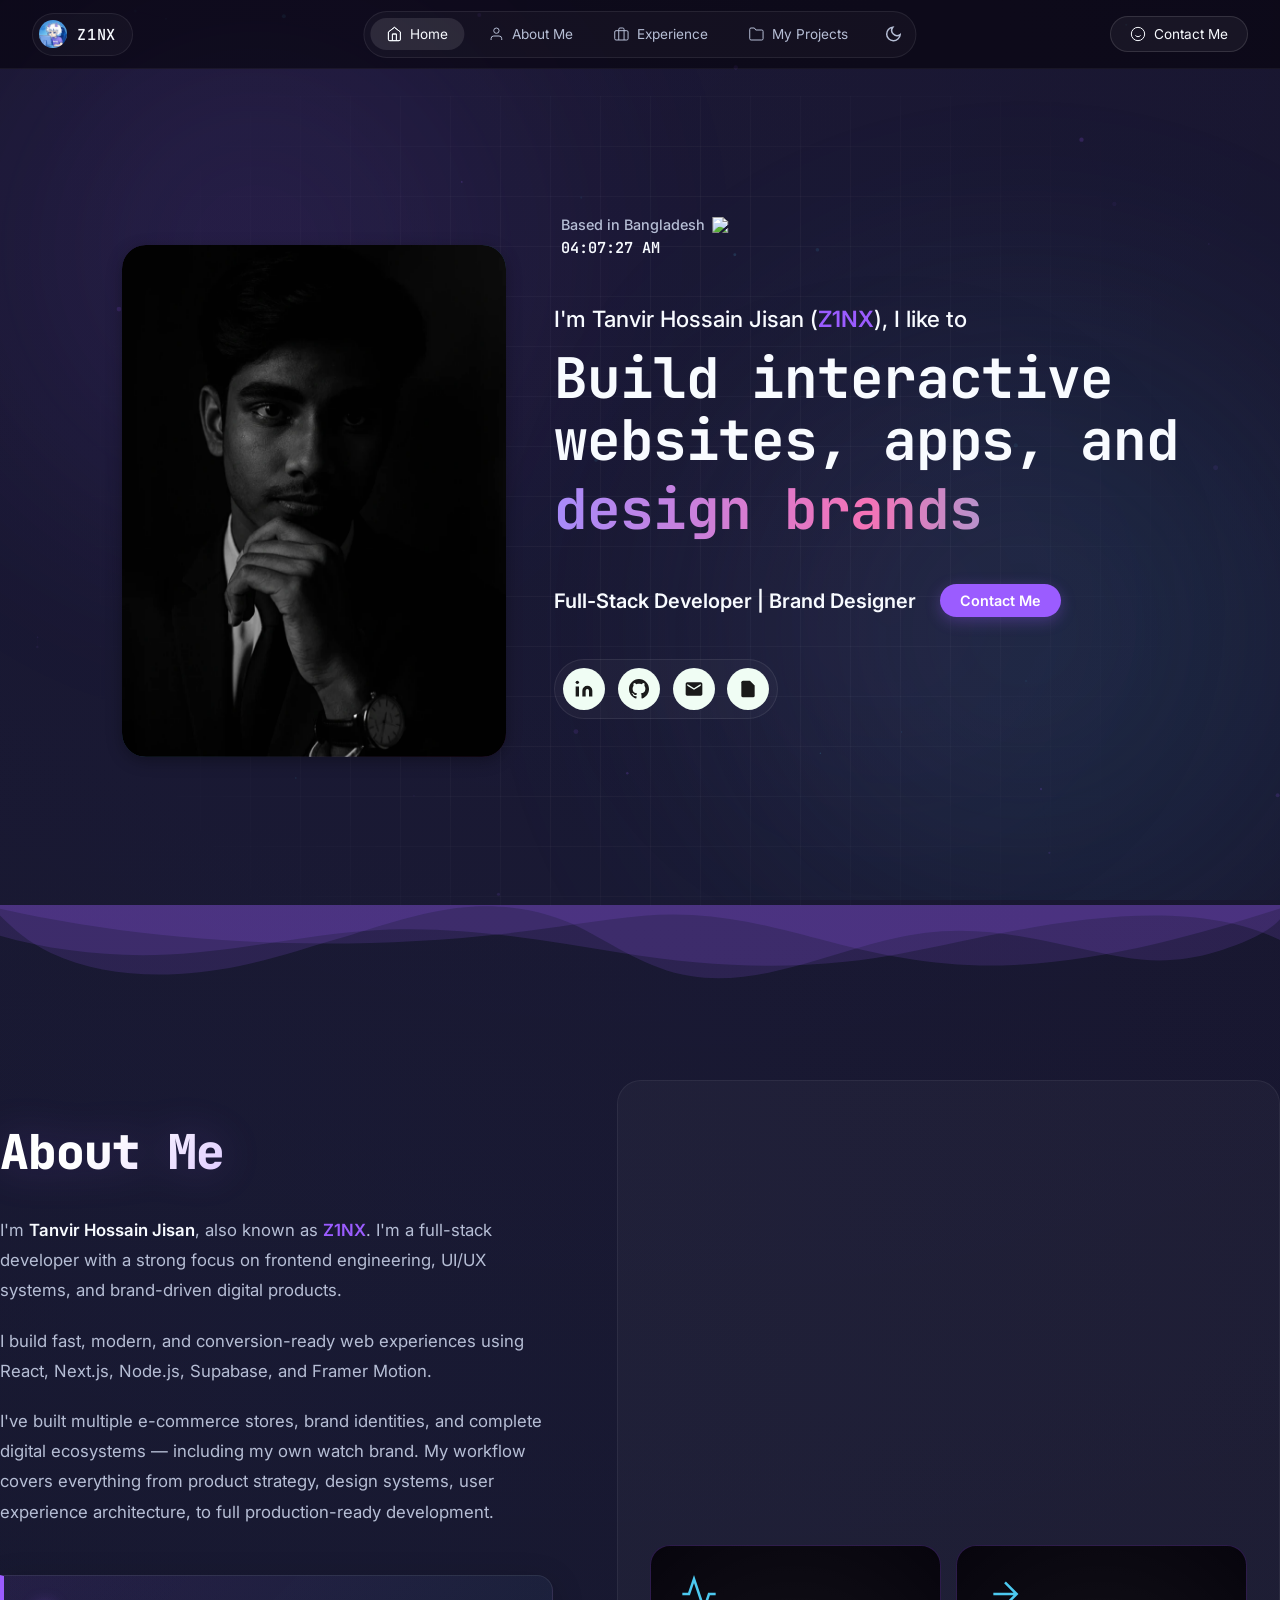
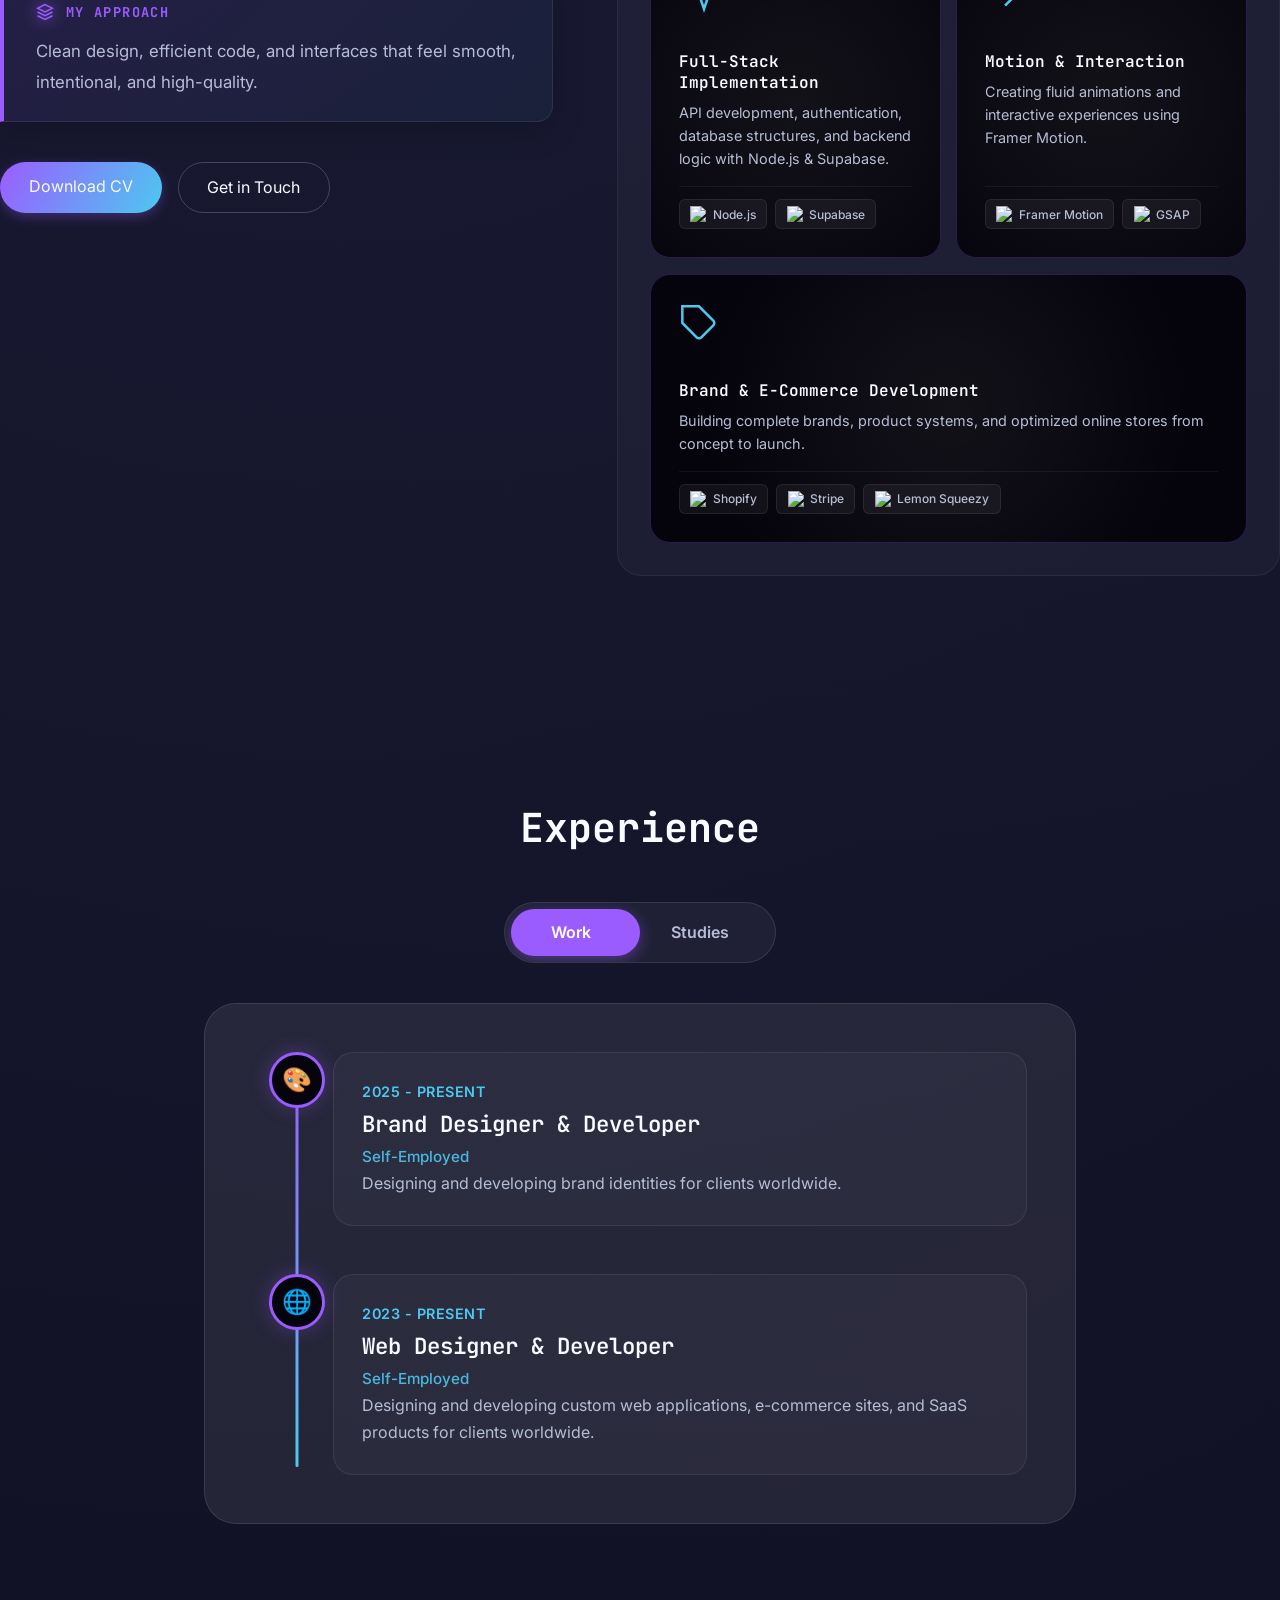
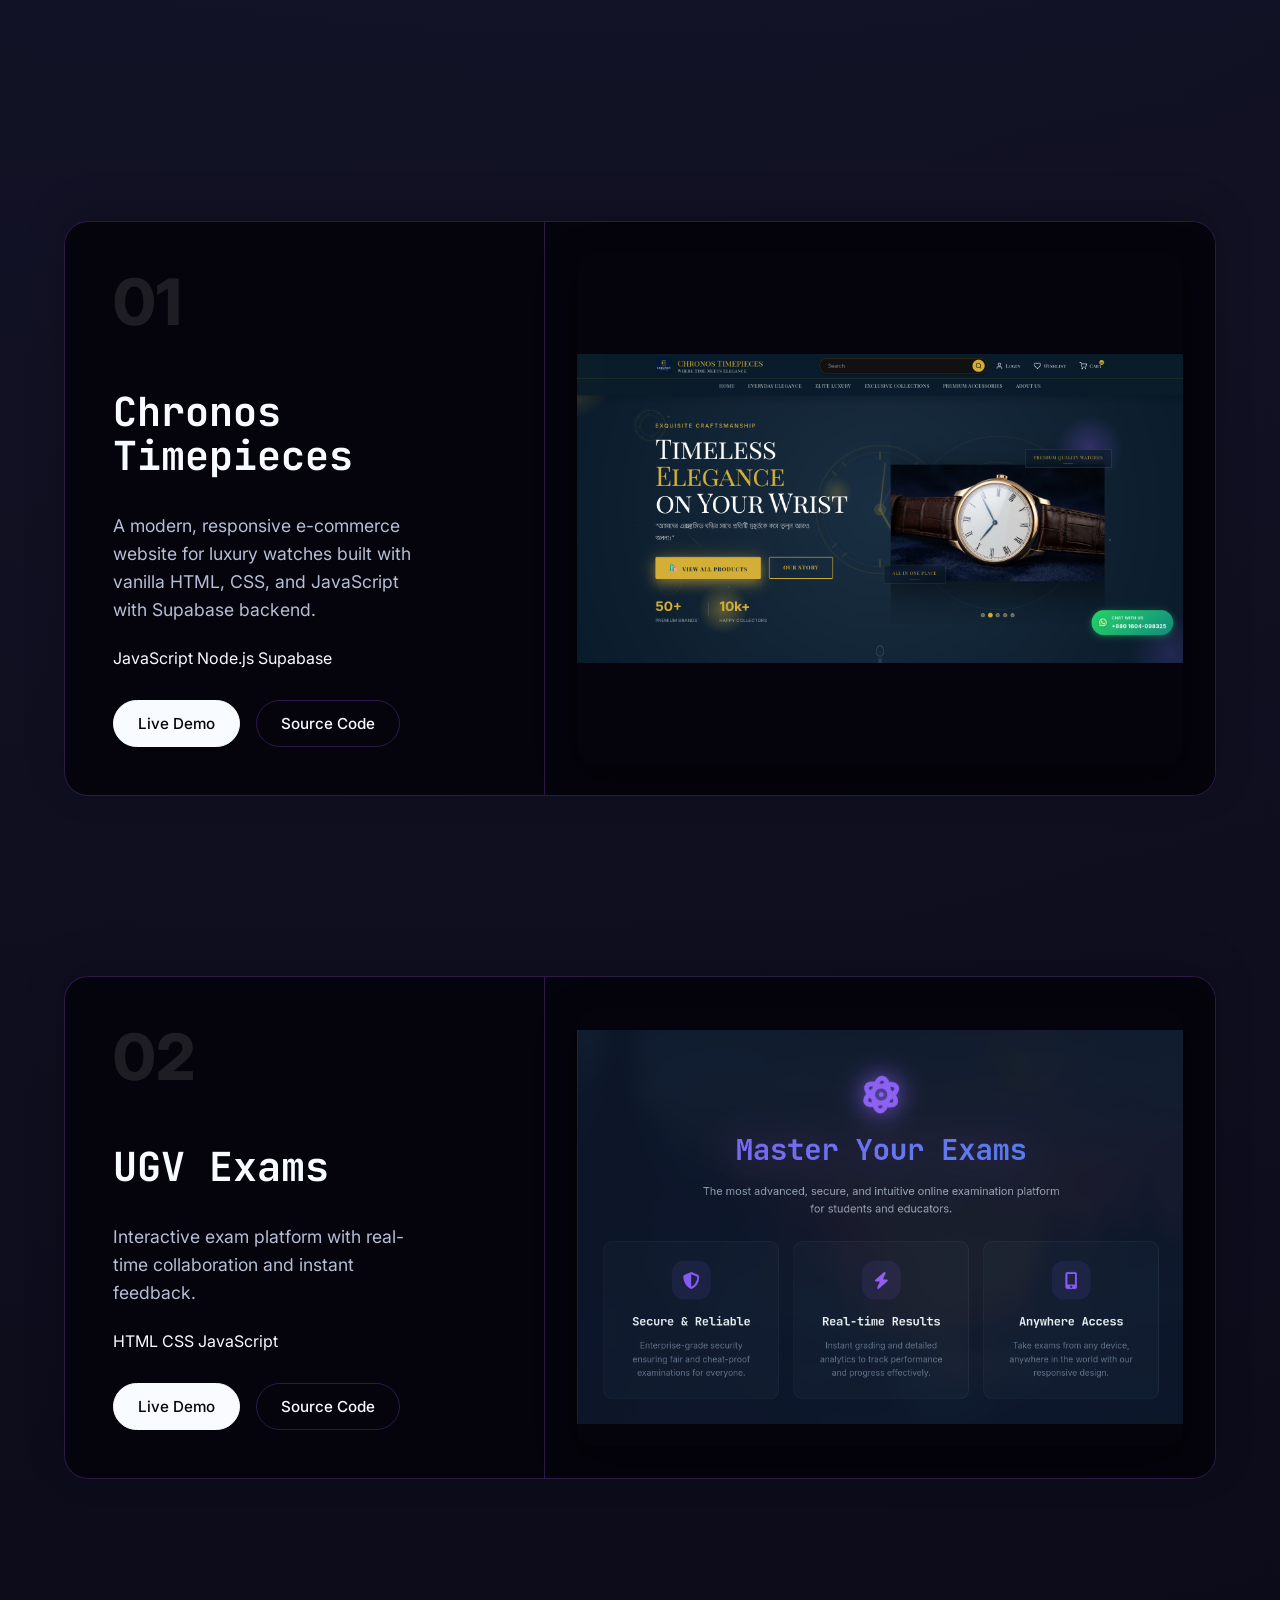
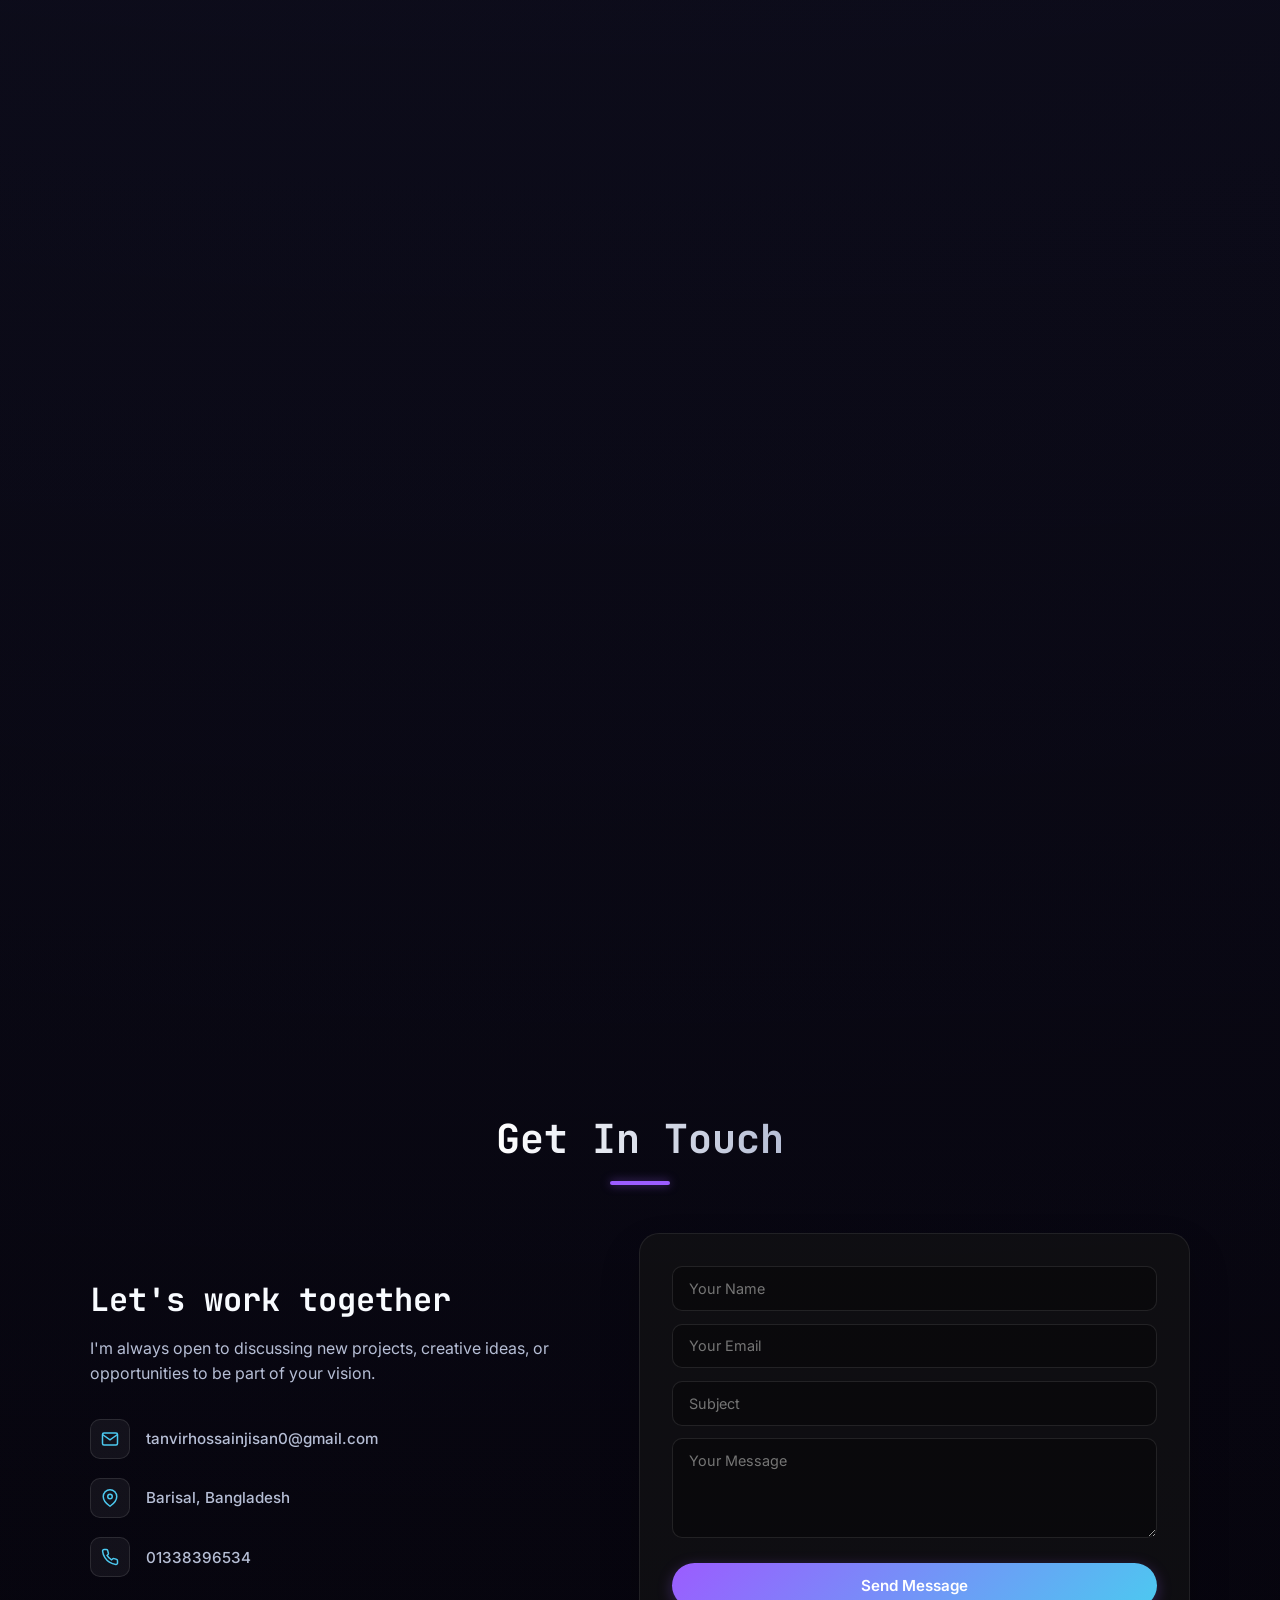
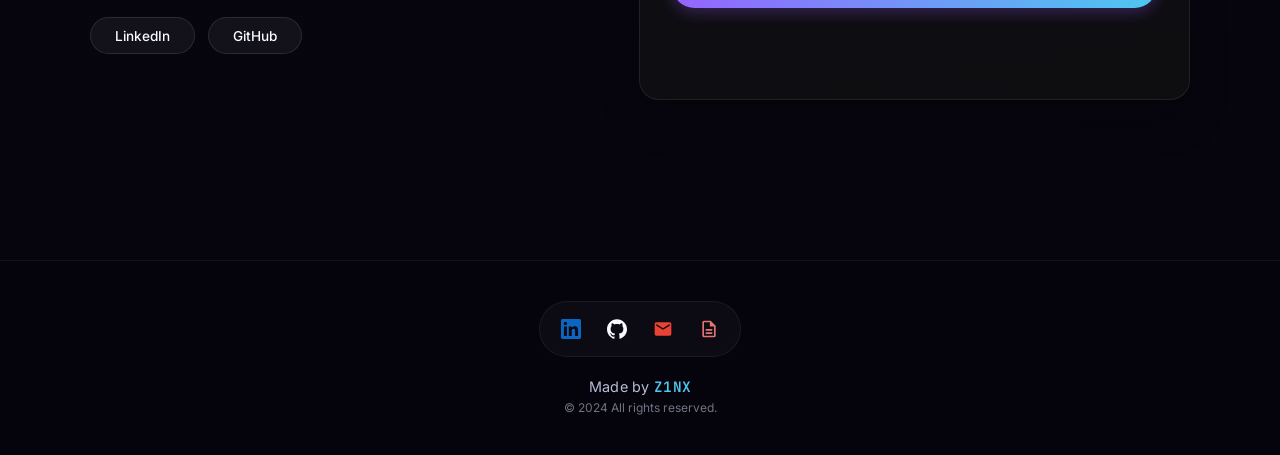
==== commit f48374fa: "Refine About Me section with glassmorphism card and enhanced headings" ====
--- a/index.html
+++ b/index.html
@@ -224,7 +224,12 @@
                 I've built multiple e-commerce stores, brand identities, and complete digital ecosystems — including my own watch brand. My workflow covers everything from product strategy, design systems, user experience architecture, to full production-ready development.
               </p>
               <p class="bio-philosophy">
-                <span class="philosophy-label">My approach:</span>
+                <span class="philosophy-label">
+                  <svg viewBox="0 0 24 24" fill="none" stroke="currentColor" stroke-width="2" class="philosophy-icon">
+                    <path d="M12 2L2 7l10 5 10-5-10-5zM2 17l10 5 10-5M2 12l10 5 10-5"/>
+                  </svg>
+                  My approach
+                </span>
                 Clean design, efficient code, and interfaces that feel smooth, intentional, and high-quality.
               </p>
             </div>
--- a/styles.css
+++ b/styles.css
@@ -933,13 +933,15 @@
 
 .about-bio h2 {
   font-family: "JetBrains Mono", monospace;
-  font-size: clamp(2rem, 4vw, 2.5rem);
-  font-weight: 700;
+  font-size: clamp(2.2rem, 5vw, 3rem);
+  font-weight: 800;
   margin-bottom: 2rem;
-  background: linear-gradient(135deg, #fff 0%, var(--purple) 100%);
+  background: linear-gradient(135deg, #fff 20%, var(--purple) 100%);
   -webkit-background-clip: text;
   background-clip: text;
   -webkit-text-fill-color: transparent;
+  filter: drop-shadow(0 0 20px rgba(155, 92, 255, 0.2));
+  letter-spacing: -0.02em;
 }
 
 .bio-content {
@@ -964,22 +966,51 @@
 }
 
 .bio-philosophy {
-  margin-top: 2rem;
-  padding: 1.25rem;
-  background: rgba(155, 92, 255, 0.08);
-  border-left: 3px solid var(--purple);
-  border-radius: 0 0.75rem 0.75rem 0;
+  margin-top: 3rem;
+  padding: 1.5rem 2rem;
+  background: linear-gradient(
+    135deg,
+    rgba(155, 92, 255, 0.1),
+    rgba(76, 201, 240, 0.05)
+  );
+  backdrop-filter: blur(12px);
+  -webkit-backdrop-filter: blur(12px);
+  border: 1px solid rgba(255, 255, 255, 0.08);
+  border-left: 4px solid var(--purple);
+  border-radius: 0 1rem 1rem 0;
+  position: relative;
+  overflow: hidden;
+  transition: all 0.4s cubic-bezier(0.4, 0, 0.2, 1);
+  box-shadow: 0 8px 32px rgba(0, 0, 0, 0.2);
+  color: var(--text);
+  line-height: 1.7;
+}
+
+.bio-philosophy:hover {
+  transform: translateX(10px);
+  background: rgba(155, 92, 255, 0.15);
+  border-color: rgba(155, 92, 255, 0.2);
+  box-shadow: 0 12px 40px rgba(0, 0, 0, 0.3), 0 0 20px rgba(155, 92, 255, 0.1);
 }
 
 .philosophy-label {
-  display: block;
+  display: flex;
+  align-items: center;
+  gap: 0.75rem;
   font-family: "JetBrains Mono", monospace;
   font-size: 0.85rem;
   color: var(--purple);
-  font-weight: 600;
-  margin-bottom: 0.5rem;
+  font-weight: 700;
+  margin-bottom: 0.75rem;
   text-transform: uppercase;
-  letter-spacing: 0.05em;
+  letter-spacing: 0.1em;
+}
+
+.philosophy-icon {
+  width: 18px;
+  height: 18px;
+  color: var(--purple);
+  filter: drop-shadow(0 0 8px var(--purple));
 }
 
 .about-cta {
@@ -994,6 +1025,23 @@
   background: rgba(255, 255, 255, 0.03);
   border: 1px solid rgba(255, 255, 255, 0.06);
   border-radius: 1.5rem;
+}
+
+[data-theme="light"] .about-bio h2 {
+  background: linear-gradient(135deg, var(--text) 20%, var(--purple) 100%);
+  -webkit-background-clip: text;
+  background-clip: text;
+  filter: drop-shadow(0 0 15px rgba(155, 92, 255, 0.1));
+}
+
+[data-theme="light"] .bio-philosophy {
+  background: linear-gradient(
+    135deg,
+    rgba(155, 92, 255, 0.05),
+    rgba(76, 201, 240, 0.03)
+  );
+  border-color: rgba(0, 0, 0, 0.08);
+  box-shadow: 0 4px 20px rgba(0, 0, 0, 0.05);
 }
 
 [data-theme="light"] .about-skills {
--- a/styles.css
+++ b/styles.css
@@ -933,13 +933,15 @@
 
 .about-bio h2 {
   font-family: "JetBrains Mono", monospace;
-  font-size: clamp(2rem, 4vw, 2.5rem);
-  font-weight: 700;
+  font-size: clamp(2.2rem, 5vw, 3rem);
+  font-weight: 800;
   margin-bottom: 2rem;
-  background: linear-gradient(135deg, #fff 0%, var(--purple) 100%);
+  background: linear-gradient(135deg, #fff 20%, var(--purple) 100%);
   -webkit-background-clip: text;
   background-clip: text;
   -webkit-text-fill-color: transparent;
+  filter: drop-shadow(0 0 20px rgba(155, 92, 255, 0.2));
+  letter-spacing: -0.02em;
 }
 
 .bio-content {
@@ -964,22 +966,51 @@
 }
 
 .bio-philosophy {
-  margin-top: 2rem;
-  padding: 1.25rem;
-  background: rgba(155, 92, 255, 0.08);
-  border-left: 3px solid var(--purple);
-  border-radius: 0 0.75rem 0.75rem 0;
+  margin-top: 3rem;
+  padding: 1.5rem 2rem;
+  background: linear-gradient(
+    135deg,
+    rgba(155, 92, 255, 0.1),
+    rgba(76, 201, 240, 0.05)
+  );
+  backdrop-filter: blur(12px);
+  -webkit-backdrop-filter: blur(12px);
+  border: 1px solid rgba(255, 255, 255, 0.08);
+  border-left: 4px solid var(--purple);
+  border-radius: 0 1rem 1rem 0;
+  position: relative;
+  overflow: hidden;
+  transition: all 0.4s cubic-bezier(0.4, 0, 0.2, 1);
+  box-shadow: 0 8px 32px rgba(0, 0, 0, 0.2);
+  color: var(--text);
+  line-height: 1.7;
+}
+
+.bio-philosophy:hover {
+  transform: translateX(10px);
+  background: rgba(155, 92, 255, 0.15);
+  border-color: rgba(155, 92, 255, 0.2);
+  box-shadow: 0 12px 40px rgba(0, 0, 0, 0.3), 0 0 20px rgba(155, 92, 255, 0.1);
 }
 
 .philosophy-label {
-  display: block;
+  display: flex;
+  align-items: center;
+  gap: 0.75rem;
   font-family: "JetBrains Mono", monospace;
   font-size: 0.85rem;
   color: var(--purple);
-  font-weight: 600;
-  margin-bottom: 0.5rem;
+  font-weight: 700;
+  margin-bottom: 0.75rem;
   text-transform: uppercase;
-  letter-spacing: 0.05em;
+  letter-spacing: 0.1em;
+}
+
+.philosophy-icon {
+  width: 18px;
+  height: 18px;
+  color: var(--purple);
+  filter: drop-shadow(0 0 8px var(--purple));
 }
 
 .about-cta {
@@ -994,6 +1025,23 @@
   background: rgba(255, 255, 255, 0.03);
   border: 1px solid rgba(255, 255, 255, 0.06);
   border-radius: 1.5rem;
+}
+
+[data-theme="light"] .about-bio h2 {
+  background: linear-gradient(135deg, var(--text) 20%, var(--purple) 100%);
+  -webkit-background-clip: text;
+  background-clip: text;
+  filter: drop-shadow(0 0 15px rgba(155, 92, 255, 0.1));
+}
+
+[data-theme="light"] .bio-philosophy {
+  background: linear-gradient(
+    135deg,
+    rgba(155, 92, 255, 0.05),
+    rgba(76, 201, 240, 0.03)
+  );
+  border-color: rgba(0, 0, 0, 0.08);
+  box-shadow: 0 4px 20px rgba(0, 0, 0, 0.05);
 }
 
 [data-theme="light"] .about-skills {
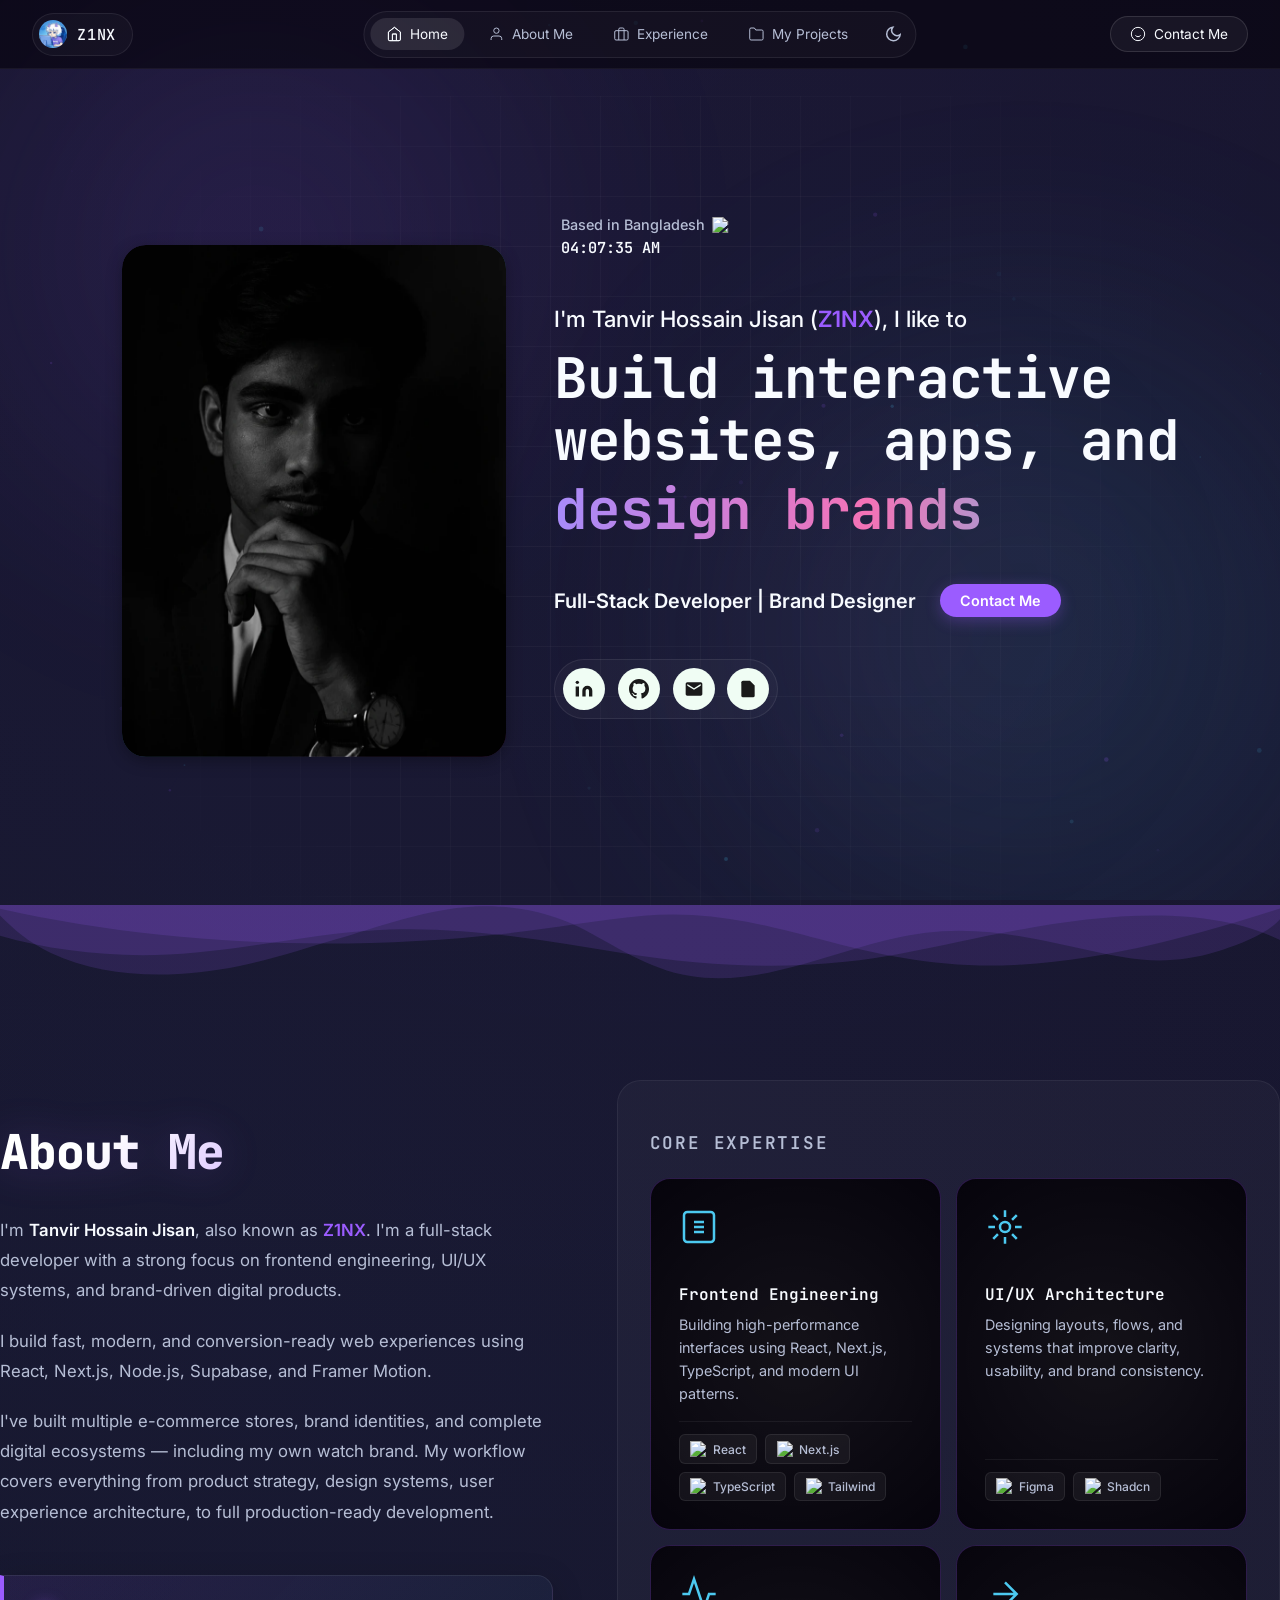
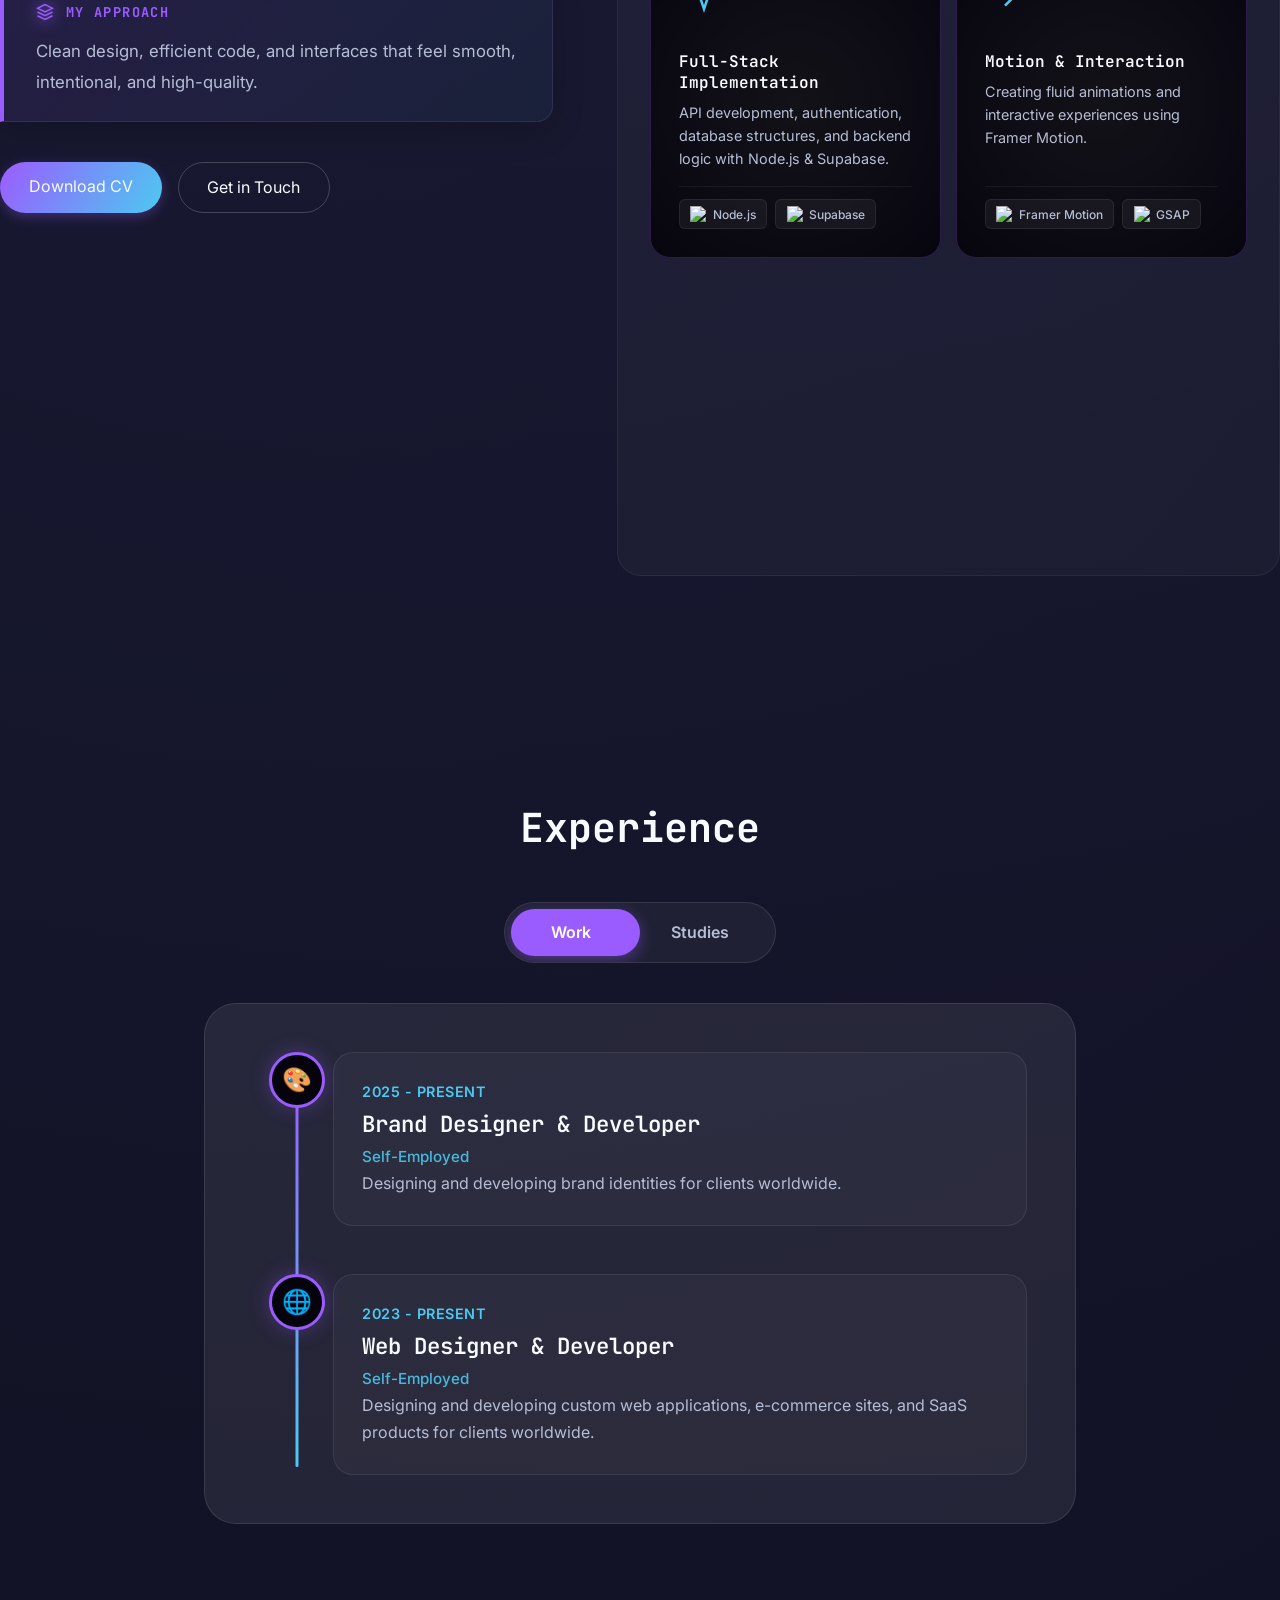
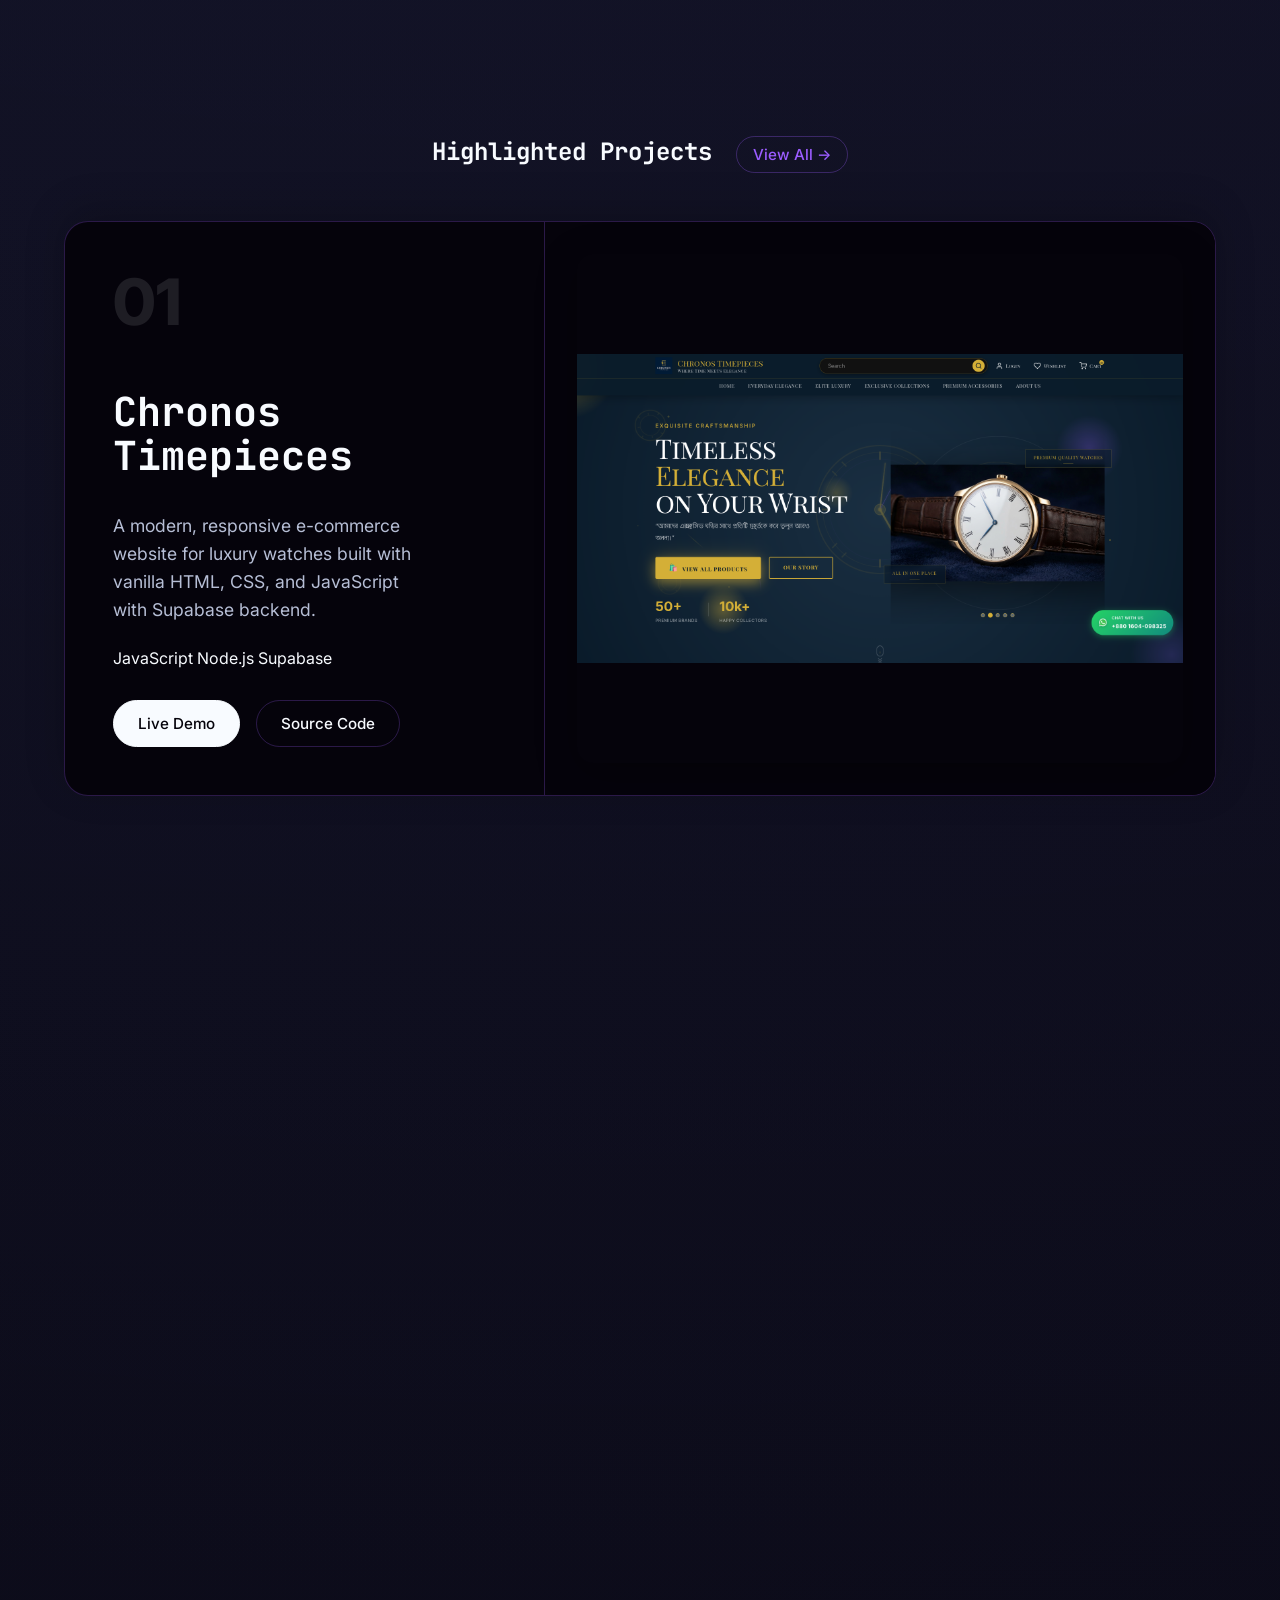
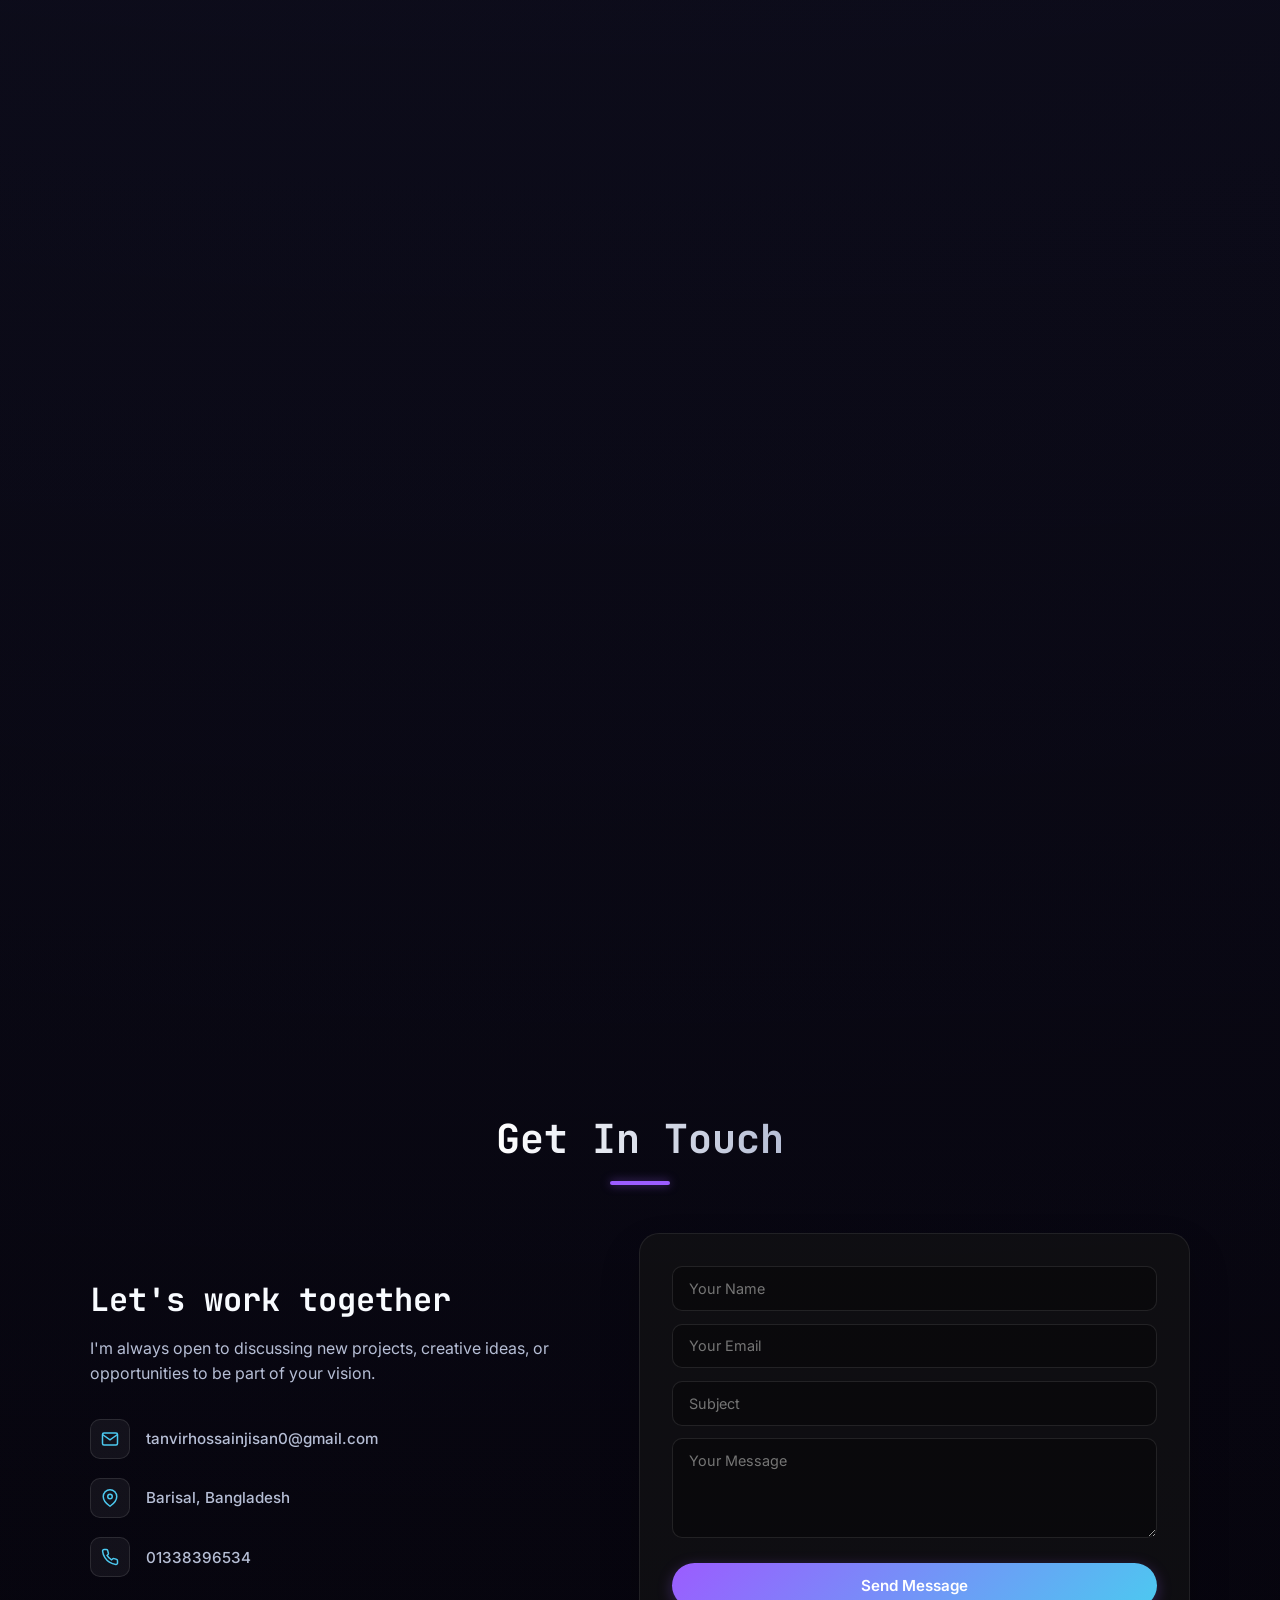
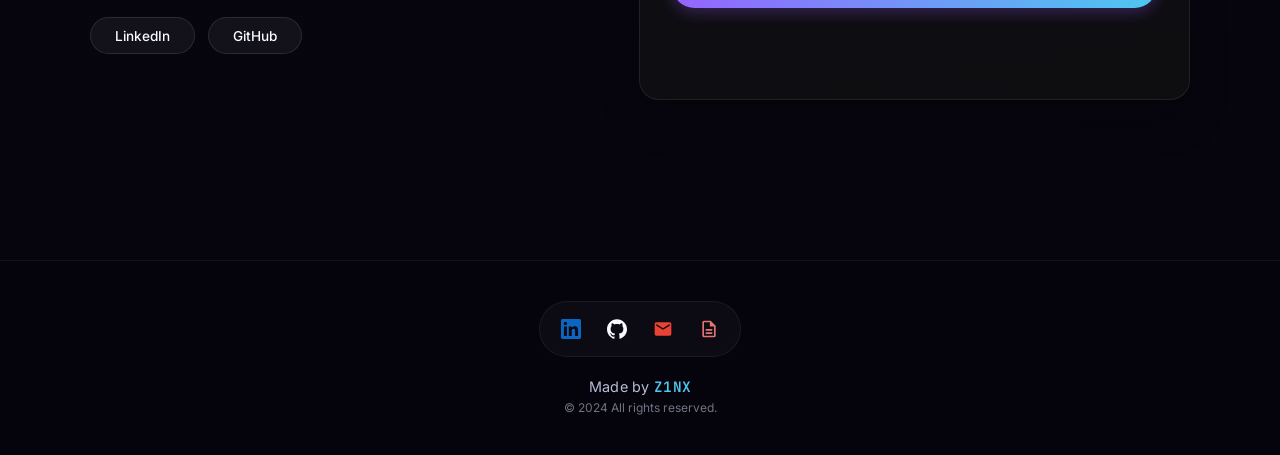
==== commit 35bd9005: "Add Google site verification meta tag" ====
--- a/index.html
+++ b/index.html
@@ -7,6 +7,7 @@
     <meta name="description" content="Portfolio of Tanvir Hossain Jisan (Z1NX), a Full-stack Developer and Designer crafting immersive digital experiences." />
     <meta name="keywords" content="Full-stack Developer, Web Designer, React, Node.js, Portfolio, Z1NX" />
     <meta name="author" content="Tanvir Hossain Jisan" />
+    <meta name="google-site-verification" content="j3qRD6fvmx2JGY4ji0ZPRBcyiFh8iTdAZc_eQV1mHi4" />
     <meta property="og:title" content="Z1NX Portfolio." />
     <meta property="og:description" content="Crafting immersive, high-performance experiences for modern brands." />
     <meta property="og:type" content="website" />
